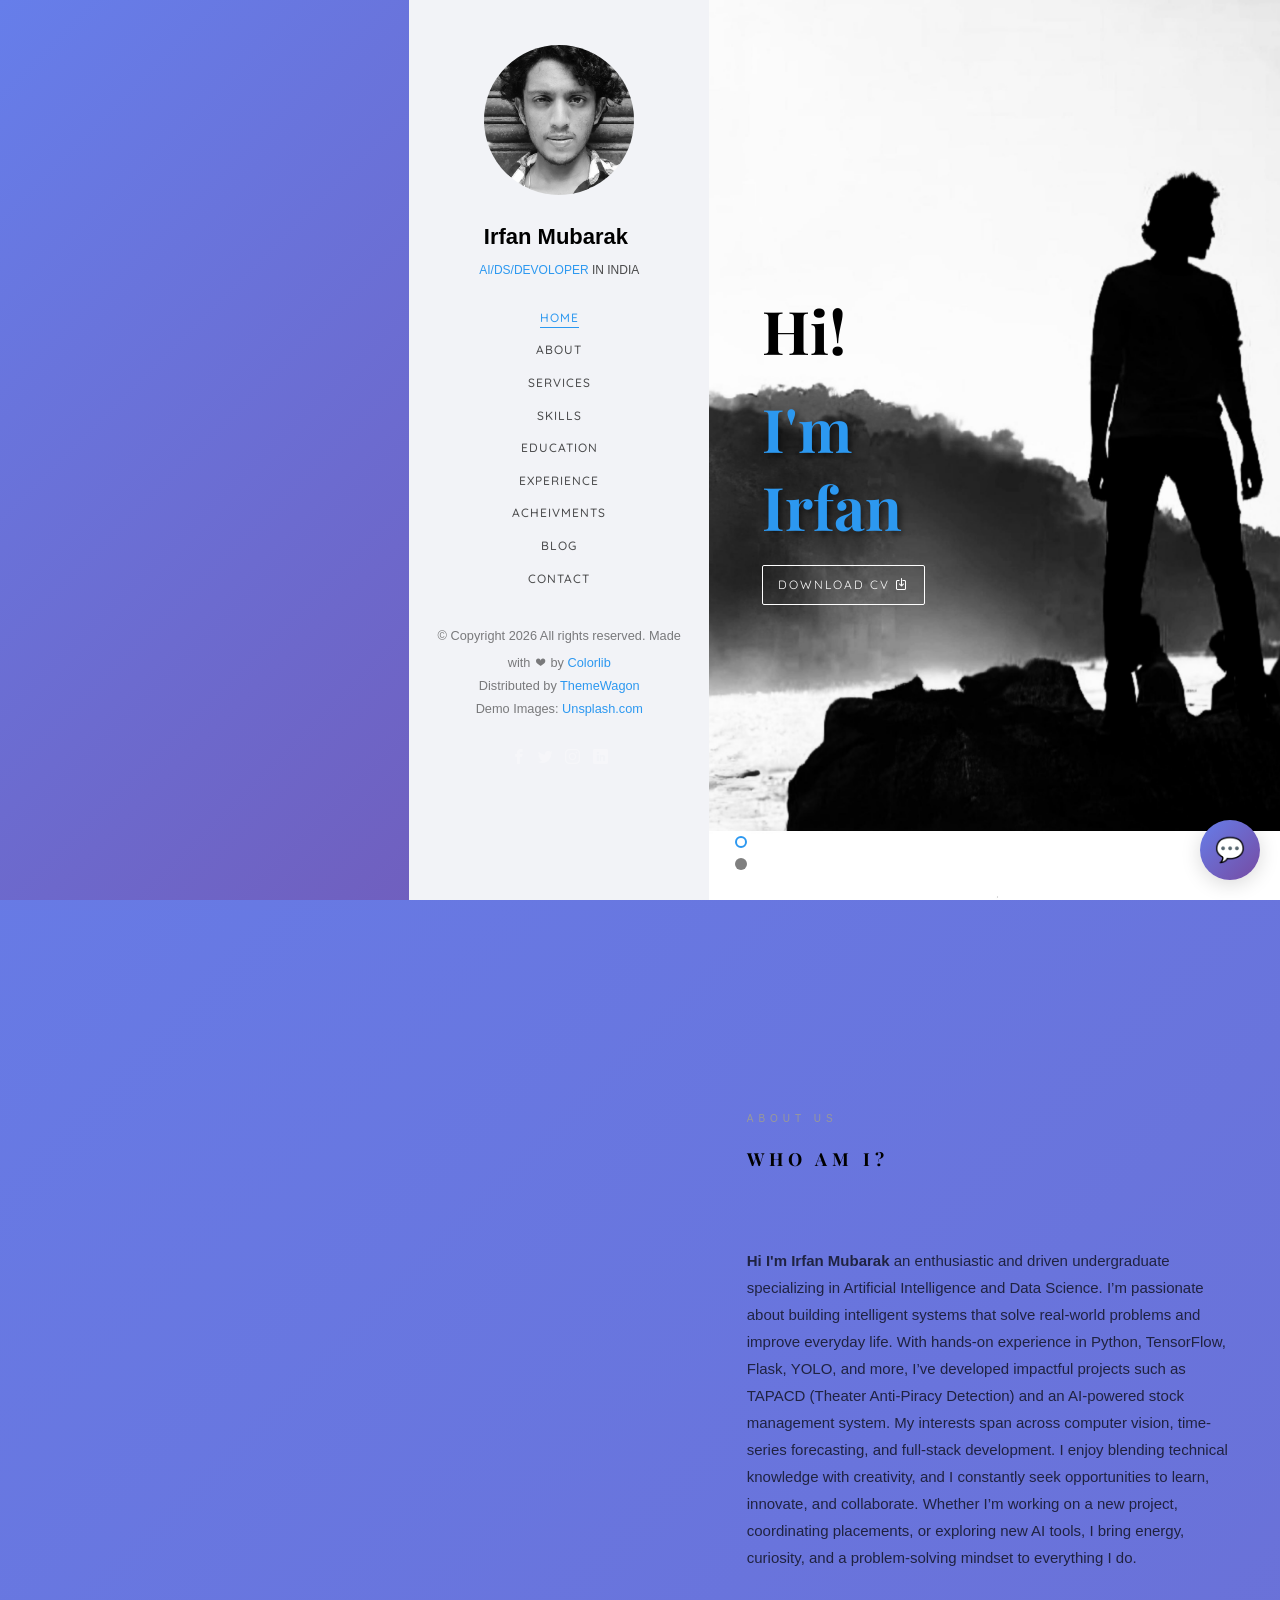
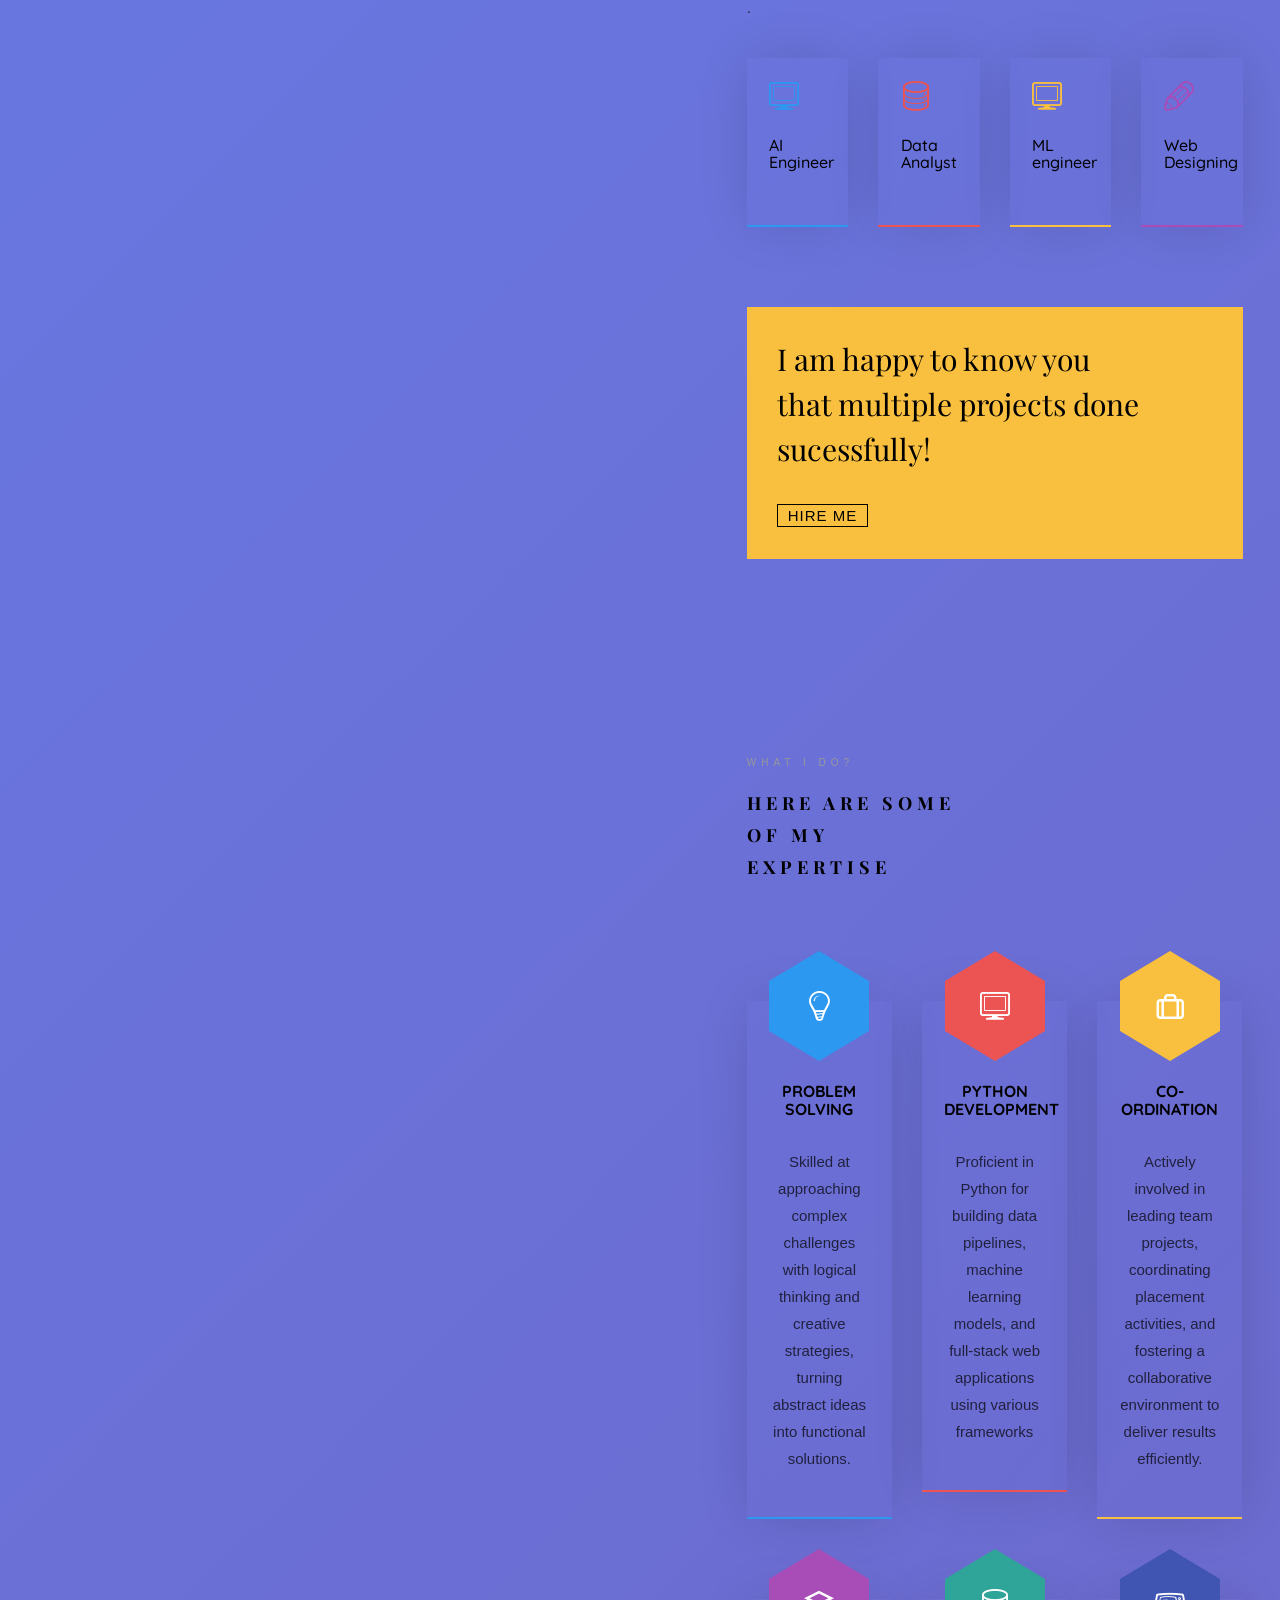
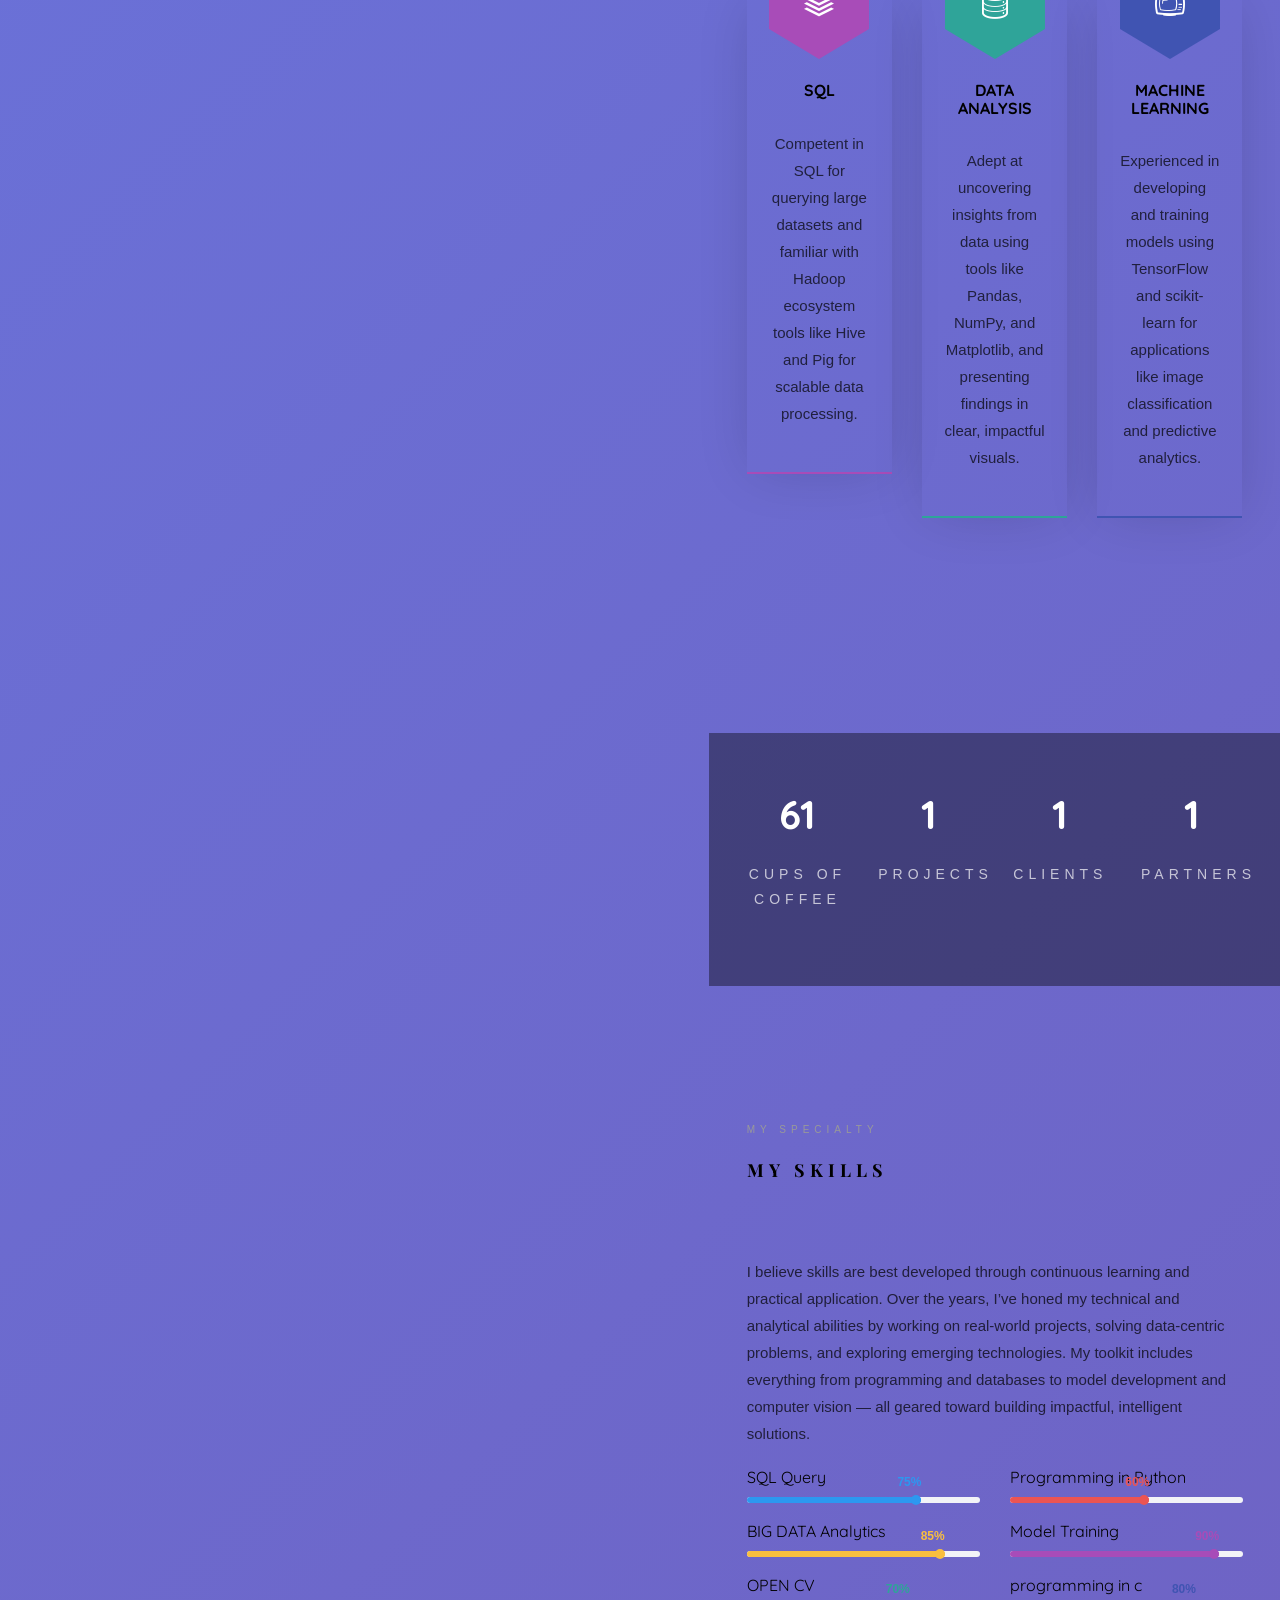
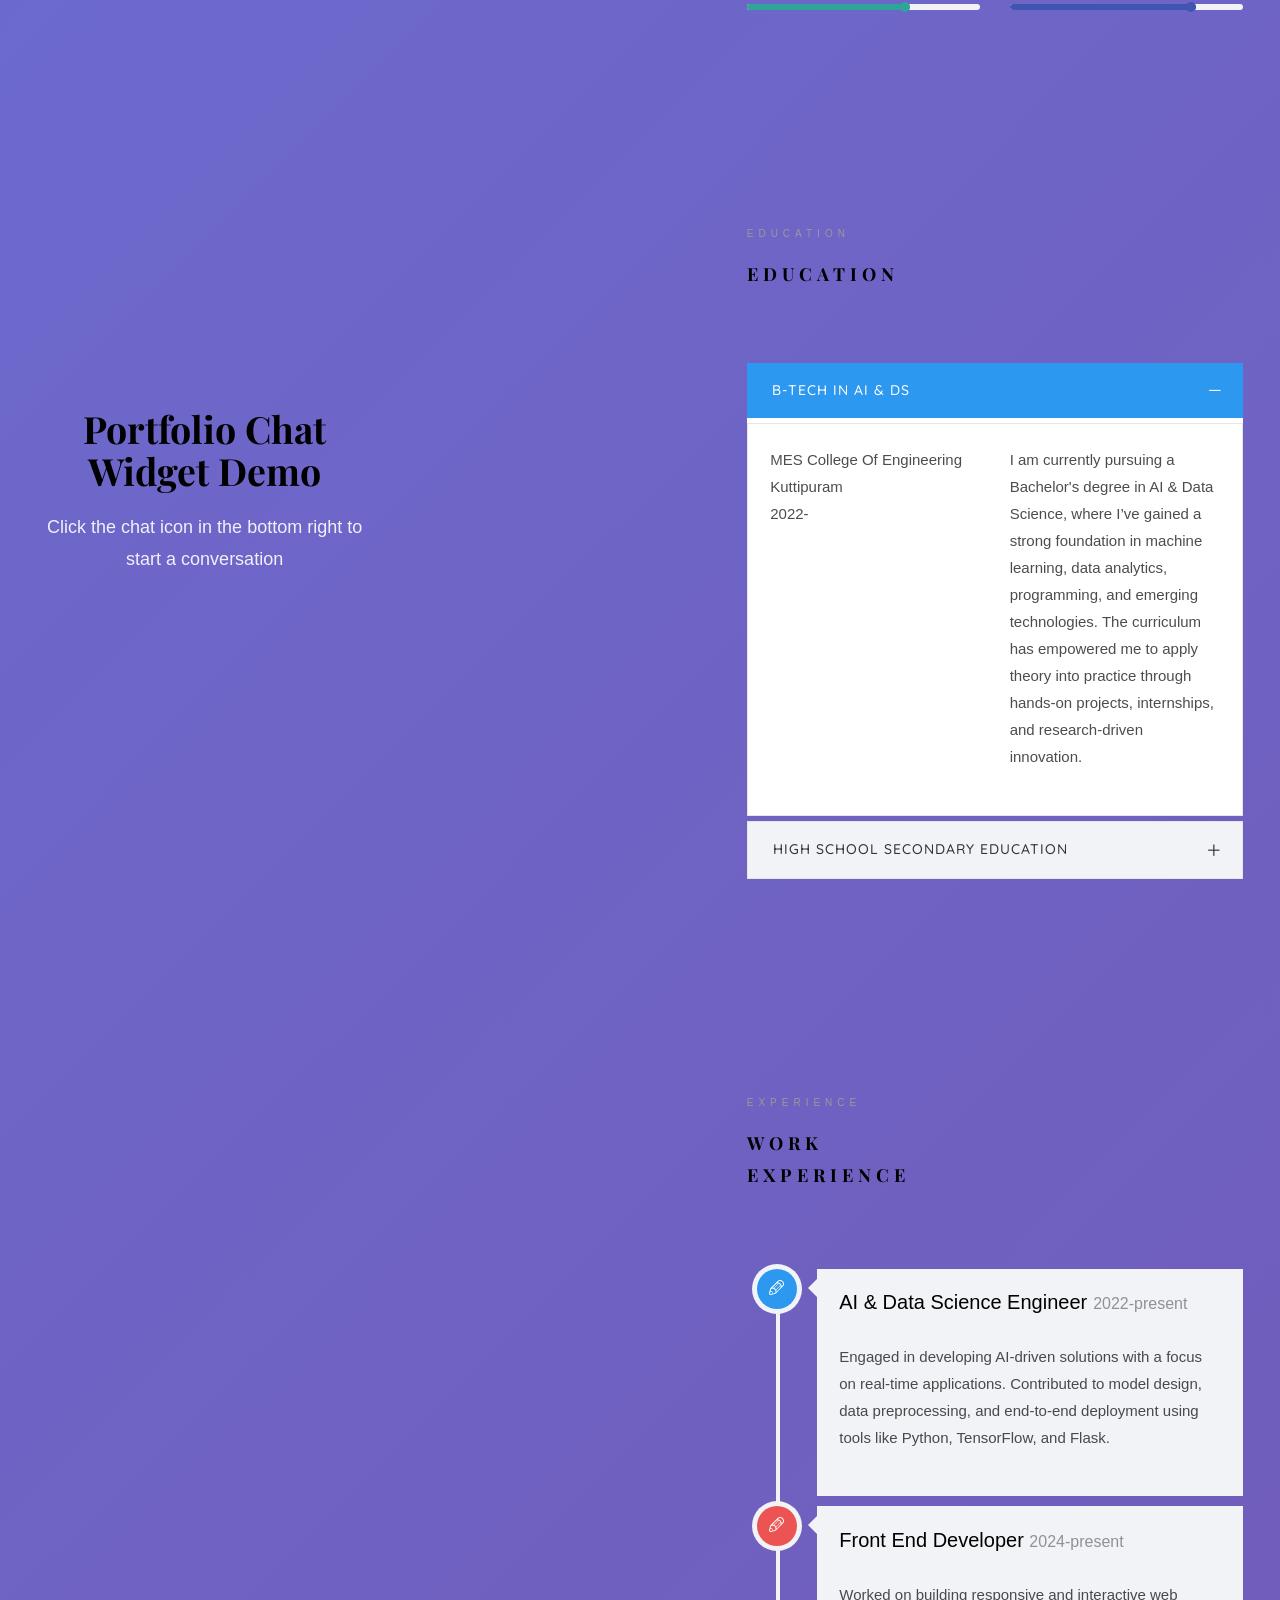
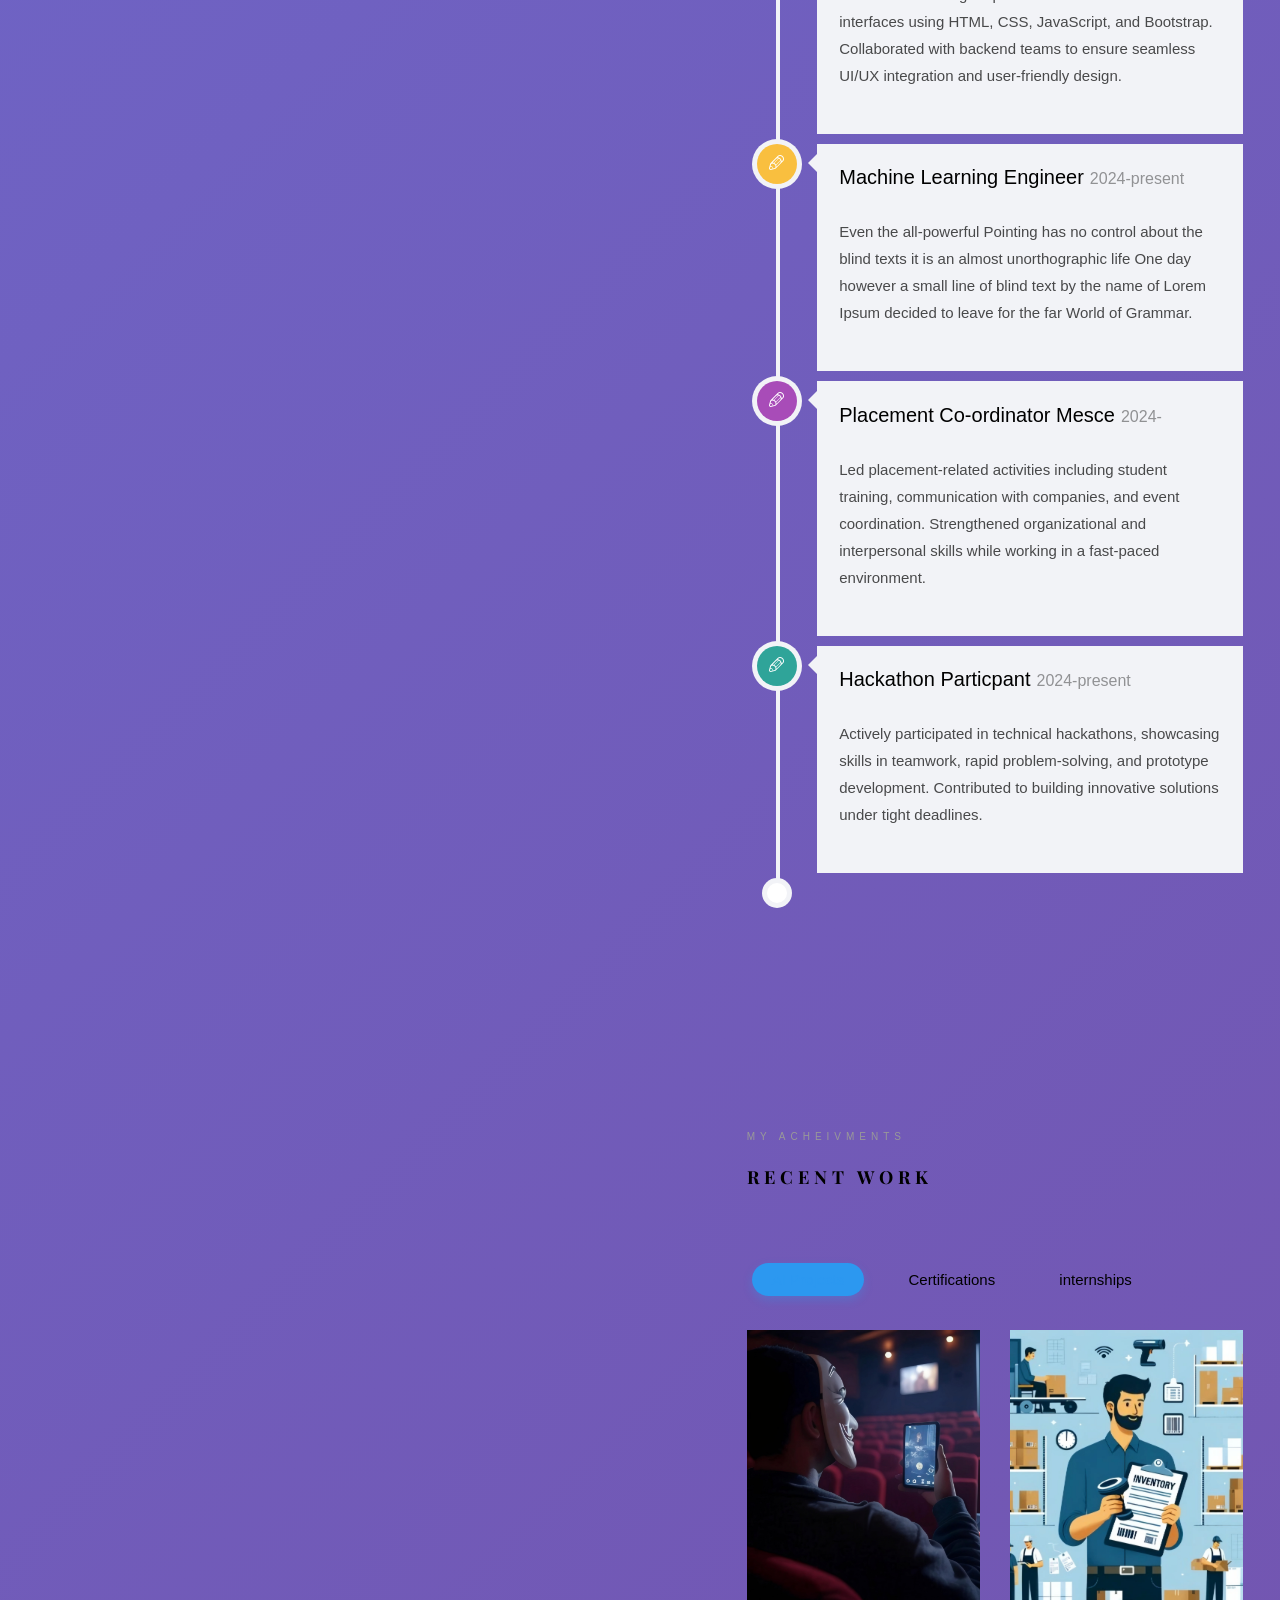
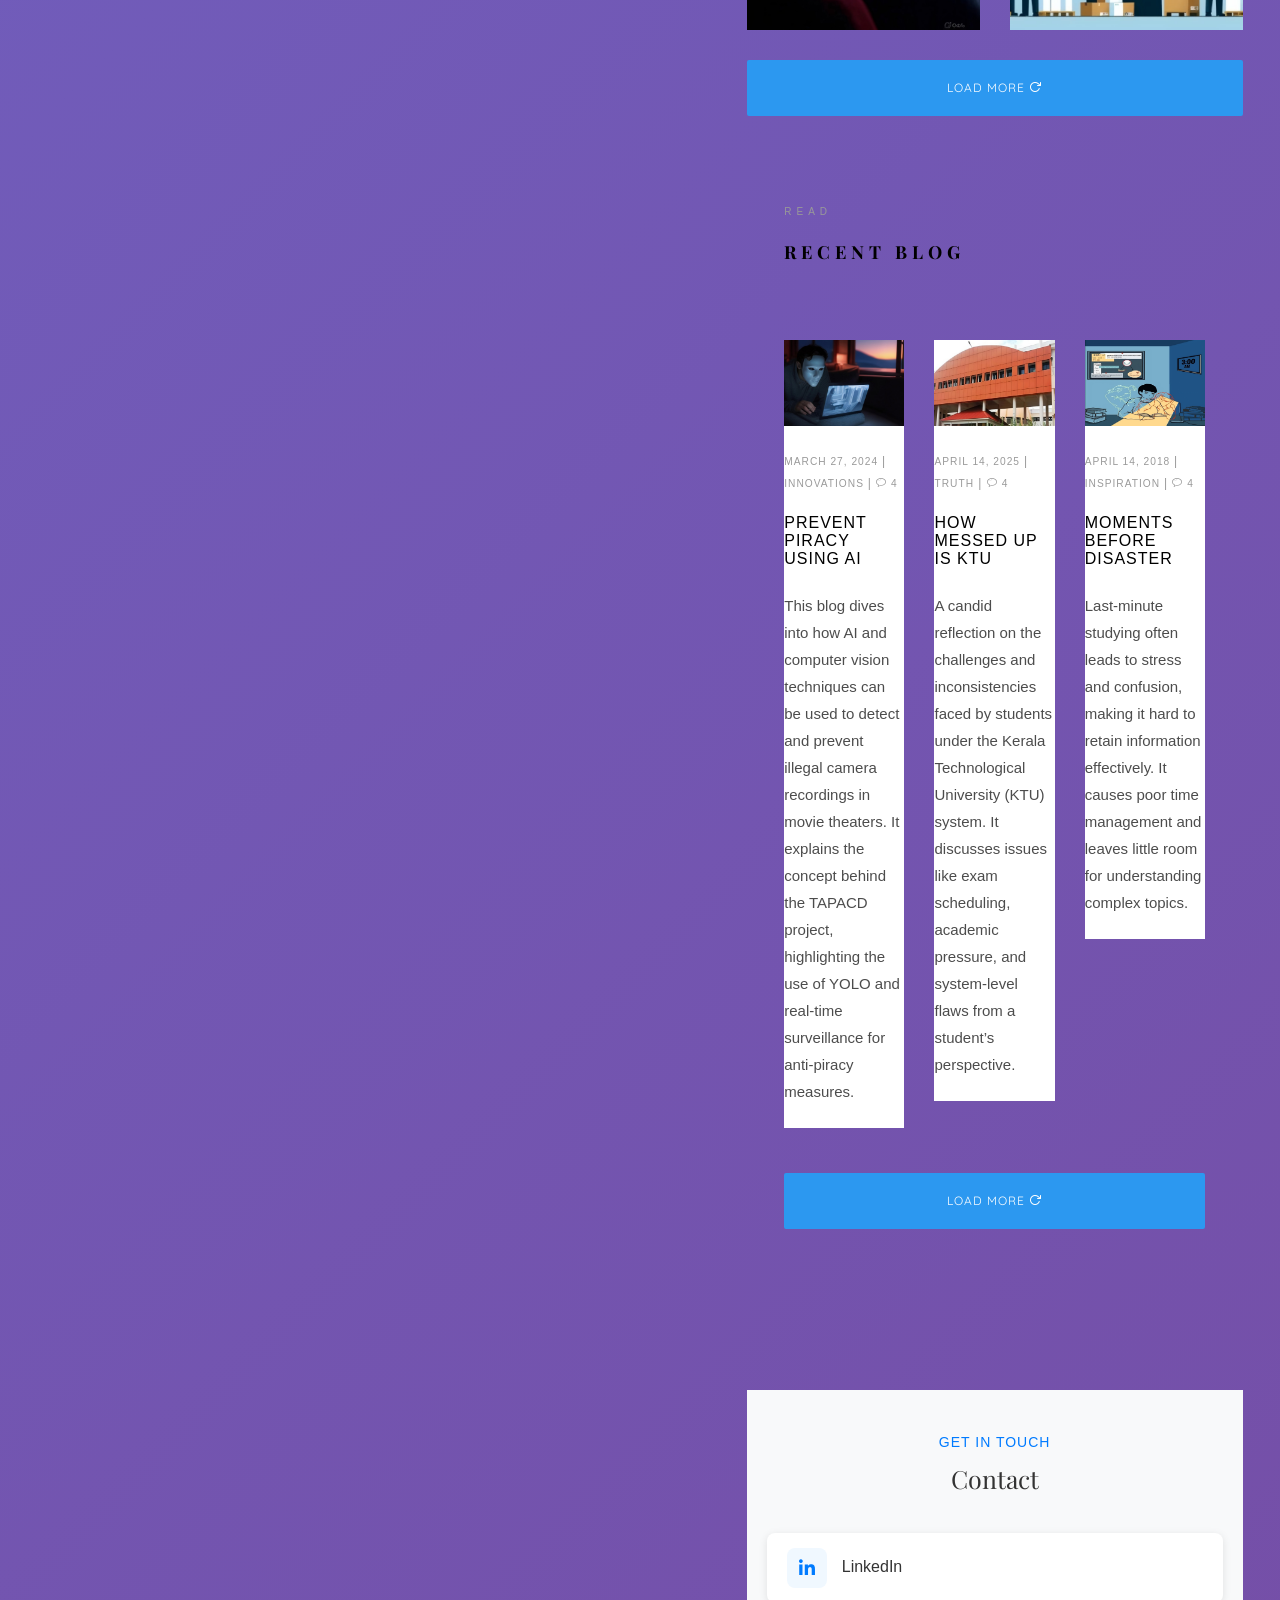
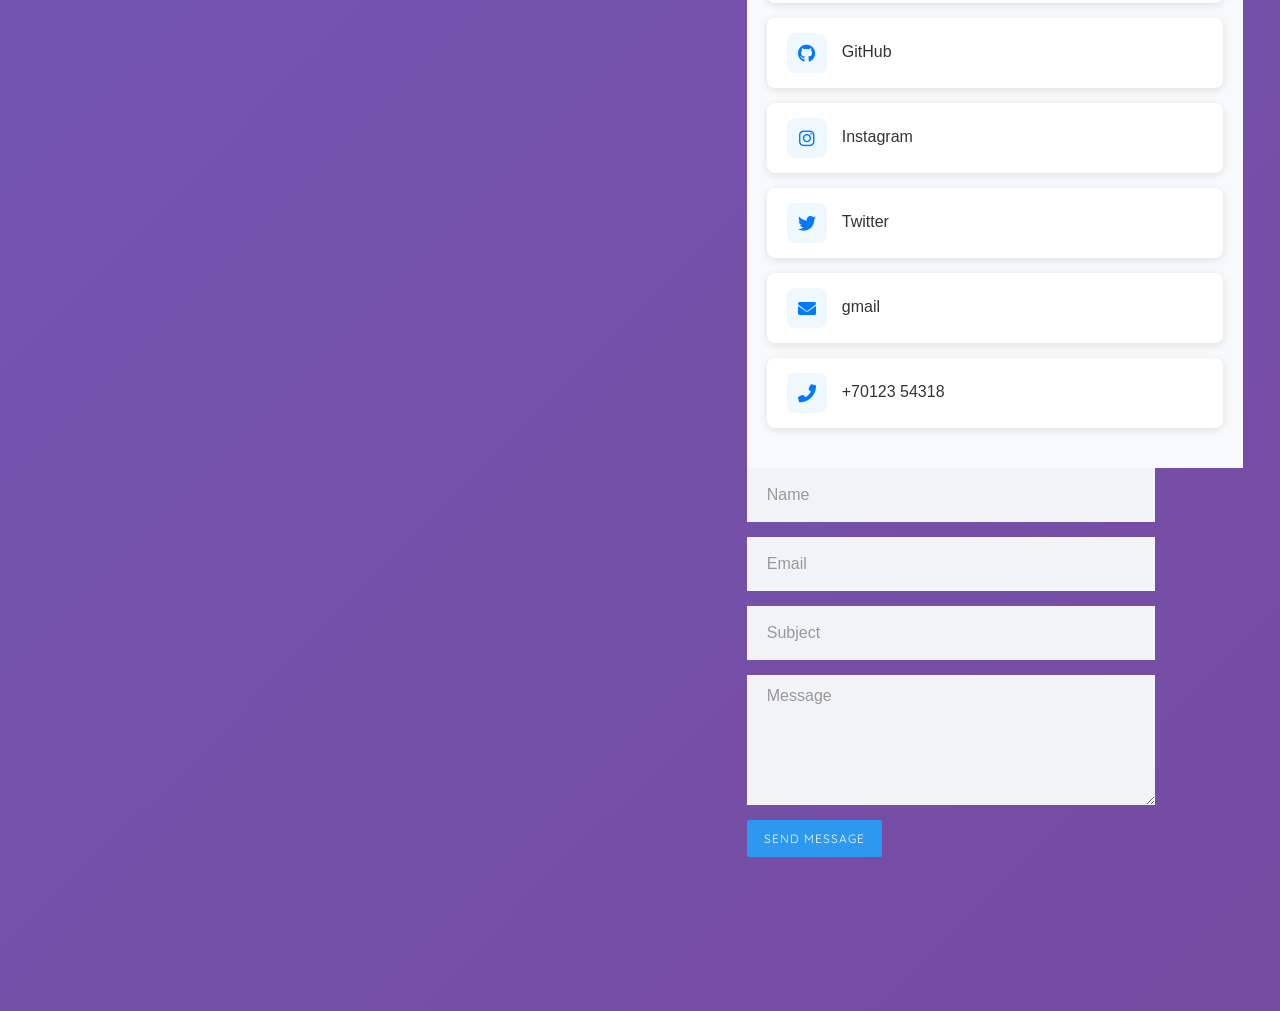
==== index.html @ d28650b2 "Update index.html" ====
<!DOCTYPE HTML>
<head>
    <meta charset="utf-8">
    <meta http-equiv="X-UA-Compatible" content="IE=edge">
    <title>Irfan Mubarak Portfolio</title>
    
    <meta name="viewport" content="width=device-width, initial-scale=1">
    <meta name="description" content="" />
    <meta name="keywords" content="" />
    <meta name="author" content="" />
    <!-- Facebook and Twitter integration -->
    <meta property="og:title" content=""/>
    <meta property="og:image" content=""/>
    <meta property="og:url" content=""/>
    <meta property="og:site_name" content=""/>
    <meta property="og:description" content=""/>
    <meta name="twitter:title" content="" />
    <meta name="twitter:image" content="" />
    <meta name="twitter:url" content="" />
    <meta name="twitter:card" content="" />
    <!-- Place favicon.ico and apple-touch-icon.png in the root directory -->
    <link rel="shortcut icon" href="favicon.ico">
    <link href="https://fonts.googleapis.com/css?family=Quicksand:300,400,500,700" rel="stylesheet">
    <link href="https://fonts.googleapis.com/css?family=Playfair+Display:400,400i,700" rel="stylesheet">
    
    <!-- Animate.css -->
    <link rel="stylesheet" href="fonts/icomoon/style.css">
    <link rel="stylesheet" href="css/animate.css">
    <!-- Icomoon Icon Fonts-->
    <link rel="stylesheet" href="css/icomoon.css">
    <!-- Bootstrap  -->
    <link rel="stylesheet" href="css/bootstrap.css">
    <!-- Flexslider  -->
    <link rel="stylesheet" href="css/flexslider.css">
    <!-- Flaticons  -->
    <link rel="stylesheet" href="fonts/flaticon/font/flaticon.css">
    <!-- Owl Carousel -->
    <link rel="stylesheet" href="css/owl.carousel.min.css">
    <link rel="stylesheet" href="css/owl.theme.default.min.css">
    <!-- Theme style  -->
    <link rel="stylesheet" href="css/style.css">
    
    <!-- N8N Chat Widget CSS -->
    <!DOCTYPE html>
<html lang="en">
<head>
    <meta charset="UTF-8">
    <meta name="viewport" content="width=device-width, initial-scale=1.0">
    <title>Portfolio Chat Widget</title>
    <style>
        * {
            margin: 0;
            padding: 0;
            box-sizing: border-box;
        }

        body {
            font-family: -apple-system, BlinkMacSystemFont, 'Segoe UI', Roboto, sans-serif;
            background: linear-gradient(135deg, #667eea 0%, #764ba2 100%);
            min-height: 100vh;
            display: flex;
            align-items: center;
            justify-content: center;
        }

        .chat-widget {
            position: fixed;
            bottom: 20px;
            right: 20px;
            z-index: 1000;
        }

        .chat-toggle {
            width: 60px;
            height: 60px;
            border-radius: 50%;
            background: linear-gradient(135deg, #667eea 0%, #764ba2 100%);
            border: none;
            cursor: pointer;
            display: flex;
            align-items: center;
            justify-content: center;
            box-shadow: 0 4px 20px rgba(0, 0, 0, 0.15);
            transition: all 0.3s ease;
            position: relative;
            overflow: hidden;
        }

        .chat-toggle:hover {
            transform: scale(1.1);
            box-shadow: 0 6px 25px rgba(0, 0, 0, 0.2);
        }

        .chat-toggle::before {
            content: '';
            position: absolute;
            top: 0;
            left: 0;
            right: 0;
            bottom: 0;
            background: linear-gradient(45deg, transparent, rgba(255,255,255,0.1), transparent);
            transform: translateX(-100%);
            transition: transform 0.6s;
        }

        .chat-toggle:hover::before {
            transform: translateX(100%);
        }

        .chat-icon {
            color: white;
            font-size: 24px;
            transition: all 0.3s ease;
        }

        .chat-window {
            position: absolute;
            bottom: 80px;
            right: 0;
            width: 380px;
            height: 500px;
            background: white;
            border-radius: 20px;
            box-shadow: 0 20px 60px rgba(0, 0, 0, 0.2);
            transform: translateY(20px) scale(0.9);
            opacity: 0;
            visibility: hidden;
            transition: all 0.3s cubic-bezier(0.68, -0.55, 0.265, 1.55);
            display: flex;
            flex-direction: column;
            overflow: hidden;
        }

        .chat-window.active {
            transform: translateY(0) scale(1);
            opacity: 1;
            visibility: visible;
        }

        .chat-header {
            background: linear-gradient(135deg, #667eea 0%, #764ba2 100%);
            color: white;
            padding: 20px;
            display: flex;
            align-items: center;
            justify-content: space-between;
        }

        .chat-header h3 {
            font-size: 18px;
            font-weight: 600;
        }

        .chat-header .status {
            font-size: 12px;
            opacity: 0.8;
            display: flex;
            align-items: center;
            gap: 6px;
        }

        .status-dot {
            width: 8px;
            height: 8px;
            border-radius: 50%;
            background: #4ade80;
            animation: pulse 2s infinite;
        }

        @keyframes pulse {
            0%, 100% { opacity: 1; }
            50% { opacity: 0.5; }
        }

        .chat-messages {
            flex: 1;
            padding: 20px;
            overflow-y: auto;
            background: #f8fafc;
        }

        .message {
            margin-bottom: 15px;
            animation: slideIn 0.3s ease;
        }

        @keyframes slideIn {
            from {
                opacity: 0;
                transform: translateY(10px);
            }
            to {
                opacity: 1;
                transform: translateY(0);
            }
        }

        .message.user {
            text-align: right;
        }

        .message.bot {
            text-align: left;
        }

        .message-content {
            display: inline-block;
            max-width: 80%;
            padding: 12px 16px;
            border-radius: 18px;
            font-size: 14px;
            line-height: 1.4;
            word-wrap: break-word;
        }

        .message.user .message-content {
            background: linear-gradient(135deg, #667eea 0%, #764ba2 100%);
            color: white;
        }

        .message.bot .message-content {
            background: white;
            color: #374151;
            border: 1px solid #e5e7eb;
        }

        .chat-input-container {
            padding: 20px;
            background: white;
            border-top: 1px solid #e5e7eb;
        }

        .chat-input-wrapper {
            display: flex;
            gap: 10px;
            align-items: center;
        }

        .chat-input {
            flex: 1;
            padding: 12px 16px;
            border: 2px solid #e5e7eb;
            border-radius: 25px;
            font-size: 14px;
            outline: none;
            transition: all 0.3s ease;
        }

        .chat-input:focus {
            border-color: #667eea;
            box-shadow: 0 0 0 3px rgba(102, 126, 234, 0.1);
        }

        .send-button {
            width: 40px;
            height: 40px;
            border: none;
            border-radius: 50%;
            background: linear-gradient(135deg, #667eea 0%, #764ba2 100%);
            color: white;
            cursor: pointer;
            display: flex;
            align-items: center;
            justify-content: center;
            transition: all 0.3s ease;
        }

        .send-button:hover {
            transform: scale(1.1);
        }

        .send-button:disabled {
            opacity: 0.5;
            cursor: not-allowed;
            transform: none;
        }

        .typing-indicator {
            display: flex;
            align-items: center;
            gap: 8px;
            color: #6b7280;
            font-size: 12px;
            margin-bottom: 10px;
        }

        .typing-dots {
            display: flex;
            gap: 4px;
        }

        .typing-dots span {
            width: 6px;
            height: 6px;
            border-radius: 50%;
            background: #6b7280;
            animation: typing 1.4s infinite;
        }

        .typing-dots span:nth-child(2) {
            animation-delay: 0.2s;
        }

        .typing-dots span:nth-child(3) {
            animation-delay: 0.4s;
        }

        @keyframes typing {
            0%, 60%, 100% {
                transform: translateY(0);
            }
            30% {
                transform: translateY(-10px);
            }
        }

        .welcome-message {
            text-align: center;
            color: #6b7280;
            font-size: 14px;
            margin-bottom: 20px;
        }

        /* Mobile Responsive */
        @media (max-width: 768px) {
            .chat-widget {
                bottom: 10px;
                right: 10px;
            }
            
            .chat-window {
                width: calc(100vw - 20px);
                height: 70vh;
                bottom: 70px;
                right: -10px;
            }
        }

        /* Demo background for presentation */
        .demo-background {
            position: fixed;
            top: 0;
            left: 0;
            width: 100%;
            height: 100%;
            background: linear-gradient(135deg, #667eea 0%, #764ba2 100%);
            z-index: -1;
        }

        .demo-content {
            text-align: center;
            color: white;
            padding: 40px;
        }

        .demo-content h1 {
            font-size: 2.5em;
            margin-bottom: 20px;
            font-weight: 700;
        }

        .demo-content p {
            font-size: 1.2em;
            opacity: 0.9;
        }
    </style>
</head>
<body>
    <div class="demo-background"></div>
    
    <div class="demo-content">
        <h1>Portfolio Chat Widget Demo</h1>
        <p>Click the chat icon in the bottom right to start a conversation</p>
    </div>

    <div class="chat-widget">
        <button class="chat-toggle" id="chatToggle">
            <span class="chat-icon">💬</span>
        </button>
        
        <div class="chat-window" id="chatWindow">
            <div class="chat-header">
                <div>
                    <h3>ILMORA Assistant</h3>
                    <div class="status">
                        <span class="status-dot"></span>
                        Online
                    </div>
                </div>
            </div>
            
            <div class="chat-messages" id="chatMessages">
                <div class="welcome-message">
                    👋 Welcome! I'm here to help you learn about ILMORA's services and approach.
                </div>
            </div>
            
            <div class="chat-input-container">
                <div class="chat-input-wrapper">
                    <input type="text" class="chat-input" id="chatInput" placeholder="Type your message..." />
                    <button class="send-button" id="sendButton">
                        <span>➤</span>
                    </button>
                </div>
            </div>
        </div>
    </div>

    <script>
        class ChatWidget {
            constructor() {
                this.chatToggle = document.getElementById('chatToggle');
                this.chatWindow = document.getElementById('chatWindow');
                this.chatMessages = document.getElementById('chatMessages');
                this.chatInput = document.getElementById('chatInput');
                this.sendButton = document.getElementById('sendButton');
                this.sessionId = this.generateSessionId();
                
                // Replace with your actual n8n webhook URL
                this.webhookUrl = 'YOUR_N8N_WEBHOOK_URL_HERE';
                
                this.isOpen = false;
                this.isTyping = false;
                
                this.init();
            }
            
            init() {
                this.chatToggle.addEventListener('click', () => this.toggleChat());
                this.sendButton.addEventListener('click', () => this.sendMessage());
                this.chatInput.addEventListener('keypress', (e) => {
                    if (e.key === 'Enter') {
                        this.sendMessage();
                    }
                });
                
                // Add initial bot message
                this.addMessage('bot', 'Hello! I\'m the ILMORA AI Assistant. How can I help you today?');
            }
            
            generateSessionId() {
                return 'session-' + Date.now() + '-' + Math.random().toString(36).substr(2, 9);
            }
            
            toggleChat() {
                this.isOpen = !this.isOpen;
                this.chatWindow.classList.toggle('active', this.isOpen);
                this.chatToggle.querySelector('.chat-icon').textContent = this.isOpen ? '✕' : '💬';
                
                if (this.isOpen) {
                    this.chatInput.focus();
                }
            }
            
            async sendMessage() {
                const message = this.chatInput.value.trim();
                if (!message || this.isTyping) return;
                
                this.addMessage('user', message);
                this.chatInput.value = '';
                this.showTypingIndicator();
                
                try {
                    const response = await this.sendToN8N(message);
                    this.hideTypingIndicator();
                    this.addMessage('bot', response);
                } catch (error) {
                    this.hideTypingIndicator();
                    this.addMessage('bot', 'Sorry, I\'m having trouble connecting right now. Please try again later.');
                    console.error('Chat error:', error);
                }
            }
            
            async sendToN8N(message) {
                // This is a mock response since we don't have the actual webhook URL
                // Replace this with actual API call to your n8n webhook
                
                if (this.webhookUrl === 'YOUR_N8N_WEBHOOK_URL_HERE') {
                    // Mock response for demo
                    await this.delay(1000); // Simulate API delay
                    return this.getMockResponse(message);
                }
                
                const response = await fetch(this.webhookUrl, {
                    method: 'POST',
                    headers: {
                        'Content-Type': 'application/json',
                    },
                    body: JSON.stringify({
                        chatInput: message,
                        sessionId: this.sessionId
                    })
                });
                
                if (!response.ok) {
                    throw new Error('Network response was not ok');
                }
                
                const data = await response.json();
                return data.output || data.text || 'I received your message but couldn\'t process it properly.';
            }
            
            getMockResponse(message) {
                const responses = [
                    "Thank you for your question about ILMORA! I'd be happy to help you understand our services better.",
                    "ILMORA specializes in innovative AI solutions. What specific aspect would you like to know more about?",
                    "I can help you learn about ILMORA's dual-wing approach and technical capabilities. What interests you most?",
                    "That's a great question! ILMORA focuses on providing comprehensive AI solutions tailored to client needs.",
                    "I don't have that specific information in my knowledge base. For detailed information, I recommend reaching out to our team directly."
                ];
                
                return responses[Math.floor(Math.random() * responses.length)];
            }
            
            delay(ms) {
                return new Promise(resolve => setTimeout(resolve, ms));
            }
            
            addMessage(sender, text) {
                const messageDiv = document.createElement('div');
                messageDiv.className = `message ${sender}`;
                
                const contentDiv = document.createElement('div');
                contentDiv.className = 'message-content';
                contentDiv.textContent = text;
                
                messageDiv.appendChild(contentDiv);
                this.chatMessages.appendChild(messageDiv);
                
                this.scrollToBottom();
            }
            
            showTypingIndicator() {
                this.isTyping = true;
                this.sendButton.disabled = true;
                
                const typingDiv = document.createElement('div');
                typingDiv.className = 'typing-indicator';
                typingDiv.id = 'typingIndicator';
                typingDiv.innerHTML = `
                    <span>ILMORA Assistant is typing</span>
                    <div class="typing-dots">
                        <span></span>
                        <span></span>
                        <span></span>
                    </div>
                `;
                
                this.chatMessages.appendChild(typingDiv);
                this.scrollToBottom();
            }
            
            hideTypingIndicator() {
                this.isTyping = false;
                this.sendButton.disabled = false;
                
                const typingIndicator = document.getElementById('typingIndicator');
                if (typingIndicator) {
                    typingIndicator.remove();
                }
            }
            
            scrollToBottom() {
                this.chatMessages.scrollTop = this.chatMessages.scrollHeight;
            }
        }
        
        // Initialize chat widget when page loads
        document.addEventListener('DOMContentLoaded', () => {
            new ChatWidget();
        });
    </script>
</body>
</html>
</head>
	<body>
	<div id="colorlib-page">
		<div class="container-wrap">
		<a href="#" class="js-colorlib-nav-toggle colorlib-nav-toggle" data-toggle="collapse" data-target="#navbar" aria-expanded="false" aria-controls="navbar"><i></i></a>
		<aside id="colorlib-aside" role="complementary" class="border js-fullheight">
			<div class="text-center">
				<div class="author-img" style="background-image: url(images/about.jpg);"></div>
				<h1 id="colorlib-logo"><a href="index.html">Irfan Mubarak</a></h1>
				<span class="position"><a href="#">AI/DS/Devoloper</a> in India</span>
			</div>
			<nav id="colorlib-main-menu" role="navigation" class="navbar">
				<div id="navbar" class="collapse">
					<ul>
						<li class="active"><a href="#" data-nav-section="home">Home</a></li>
						<li><a href="#" data-nav-section="about">About</a></li>
						<li><a href="#" data-nav-section="services">Services</a></li>
						<li><a href="#" data-nav-section="skills">Skills</a></li>
						<li><a href="#" data-nav-section="education">Education</a></li>
						<li><a href="#" data-nav-section="experience">Experience</a></li>
						<li><a href="#" data-nav-section="work">Acheivments</a></li>
						<li><a href="#" data-nav-section="blog">Blog</a></li>
						<li><a href="#" data-nav-section="contact">Contact</a></li>
					</ul>
				</div>
			</nav>

			<div class="colorlib-footer">
				<p><small>&copy; <!-- Link back to Colorlib can't be removed. Template is licensed under CC BY 3.0. -->
Copyright <script>document.write(new Date().getFullYear());</script> All rights reserved. Made with <i class="icon-heart" aria-hidden="true"></i> by <a href="https://colorlib.com" target="_blank">Colorlib</a>
<!-- Link back to Colorlib can't be removed. Template is licensed under CC BY 3.0. --> </span> <span>Distributed by <a href="https://themewagon.com" target="_blank">ThemeWagon</a></span> <span>Demo Images: <a href="https://unsplash.com/" target="_blank">Unsplash.com</a></span></small></p>
				<ul>
					<li><a href="#"><i class="icon-facebook2"></i></a></li>
					<li><a href="#"><i class="icon-twitter2"></i></a></li>
					<li><a href="#"><i class="icon-instagram"></i></a></li>
					<li><a href="#"><i class="icon-linkedin2"></i></a></li>
				</ul>
			</div>

		</aside>

		<div id="colorlib-main">
			<section id="colorlib-hero" class="js-fullheight" data-section="home">
				<div class="flexslider js-fullheight">
					<ul class="slides">
				   	<li style="background-image: url(images/img_bg_1.jpg);">
				   		<div class="overlay"></div>
				   		<div class="container-fluid">
				   			<div class="row">
					   			<div class="col-md-6 col-md-offset-3 col-md-pull-3 col-sm-12 col-xs-12 js-fullheight slider-text">
					   				<div class="slider-text-inner js-fullheight">
					   					<div class="desc">
						   					<h1>Hi! </h1>
											<h1 style="color: #2c98f0; text-shadow: 3px 3px 6px rgba(0, 0, 0, 0.5);">I'm Irfan</h1>
												<a href="Downloads/your-cv-filename.pdf" class="btn btn-primary btn-learn" style="background-color: white; border-color: white; color: white" download="Irfan_CV.pdf">
    Download CV <i class="icon-download4"></i>
</a>


											</div>
					   				</div>
					   			</div>
					   		</div>
				   		</div>
				   	</li>
				   	<li style="background-image: url(images/img_bg_2.jpg);">
				   		<div class="overlay"></div>
				   		<div class="container-fluid">
				   			<div class="row">
					   			<div class="col-md-6 col-md-offset-3 col-md-pull-3 col-sm-12 col-xs-12 js-fullheight slider-text">
					   				<div class="slider-text-inner">
					   					<div class="desc">
						   					<h1 style="color: #2c98f0; text-shadow: 2px 2px 4px rgba(0, 0, 0, 0.5);">I Am<br>A Developer</h1>
											<p><a class="btn btn-primary btn-learn" style="background-color: #2c98f0; border-color: #2c98f0; color: #2c98f0;">View Portfolio <i class="icon-briefcase3"></i></a></p>
											</div>
					   				</div>
					   			</div>
					   		</div>
				   		</div>
				   	</li>
				  	</ul>
			  	</div>
			</section>

			<section class="colorlib-about" data-section="about">
				<div class="colorlib-narrow-content">
					<div class="row">
						<div class="col-md-12">
							<div class="row row-bottom-padded-sm animate-box" data-animate-effect="fadeInLeft">
								<div class="col-md-12">
									<div class="about-desc">
										<span class="heading-meta">About Us</span>
										<h2 class="colorlib-heading">Who Am I?</h2>
										<p><strong>Hi I'm Irfan Mubarak</strong>  an enthusiastic and driven undergraduate specializing in Artificial Intelligence and Data Science. I’m passionate about building intelligent systems that solve real-world problems and improve everyday life.
														With hands-on experience in Python, TensorFlow, Flask, YOLO, and more, I’ve developed impactful projects such as TAPACD (Theater Anti-Piracy Detection) and an AI-powered stock management system. My interests span across computer vision, time-series forecasting, and full-stack development.
														I enjoy blending technical knowledge with creativity, and I constantly seek opportunities to learn, innovate, and collaborate. Whether I’m working on a new project, coordinating placements, or exploring new AI tools, I bring energy, curiosity, and a problem-solving mindset to everything I do.</p>
										<p> .</p>
									</div>
								</div>
							</div>
							<div class="row">
								<div class="col-md-3 animate-box" data-animate-effect="fadeInLeft">
									<div class="services color-1">
										<span class="icon2"><i class="icon-display2"></i></span>
										<h3>AI Engineer</h3>
									</div>
								</div>
								<div class="col-md-3 animate-box" data-animate-effect="fadeInRight">
									<div class="services color-2">
										<span class="icon2"><i class="icon-data"></i></span>
										<h3>Data Analyst</h3>
									</div>
								</div>
								<div class="col-md-3 animate-box" data-animate-effect="fadeInTop">
									<div class="services color-3">
										<span class="icon2"><i class="icon-display2"></i></span>
										<h3>ML engineer</h3>
									</div>
								</div>
								<div class="col-md-3 animate-box" data-animate-effect="fadeInBottom">
									<div class="services color-4">
										<span class="icon2"><i class="icon-pen2"></i></span>
										<h3>Web Designing</h3>
									</div>
								</div>
							</div>
							<div class="row">
								<div class="col-md-12 animate-box" data-animate-effect="fadeInLeft">
									<div class="hire">
										<h2>I am happy to know you <br>that multiple projects done sucessfully!</h2>
										<a href="https://www.linkedin.com/in/irfan-mubarak-k/" class="btn-hire" target="_blank">Hire me</a>

									</div>
								</div>
							</div>
						</div>
					</div>
				</div>
			</section>


			
			<section class="colorlib-services" data-section="services">
				<div class="colorlib-narrow-content">
					<div class="row">
						<div class="col-md-6 col-md-offset-3 col-md-pull-3 animate-box" data-animate-effect="fadeInLeft">
							<span class="heading-meta">What I do?</span>
							<h2 class="colorlib-heading">Here are some of my expertise</h2>
						</div>
					</div>
					<div class="row row-pt-md">
						<div class="col-md-4 text-center animate-box">
							<div class="services color-1">
								<span class="icon">
									<i class="icon-bulb"></i>
								</span>
								<div class="desc">
									<h3>Problem Solving</h3>
									<p>Skilled at approaching complex challenges with logical thinking and creative strategies, turning abstract ideas into functional solutions.</p>
								</div>
							</div>
						</div>
						<div class="col-md-4 text-center animate-box">
							<div class="services color-2">
								<span class="icon">
									<i class="icon-display2"></i>
								</span>
								<div class="desc">
									<h3>Python Development</h3>
									<p>Proficient in Python for building data pipelines, machine learning models, and full-stack web applications using various frameworks </p>
								</div>
							</div>
						</div>
						<div class="col-md-4 text-center animate-box">
							<div class="services color-3">
								<span class="icon">
									<i class="icon-briefcase3"></i>
								</span>
								<div class="desc">
									<h3>Co-ordination</h3>
									<p>Actively involved in leading team projects, coordinating placement activities, and fostering a collaborative environment to deliver results efficiently.</p>
								</div>
							</div>
						</div>
						<div class="col-md-4 text-center animate-box">
							<div class="services color-4">
								<span class="icon">
									<i class="icon-layers2"></i>
								</span>
								<div class="desc">
									<h3>SQL</h3>
									<p>Competent in SQL for querying large datasets and familiar with Hadoop ecosystem tools like Hive and Pig for scalable data processing.</p>
								</div>
							</div>
						</div>
						<div class="col-md-4 text-center animate-box">
							<div class="services color-5">
								<span class="icon">
									<i class="icon-data"></i>
								</span>
								<div class="desc">
									<h3>Data Analysis</h3>
									<p>Adept at uncovering insights from data using tools like Pandas, NumPy, and Matplotlib, and presenting findings in clear, impactful visuals.</p>
								</div>
							</div>
						</div>
						<div class="col-md-4 text-center animate-box">
							<div class="services color-6">
								<span class="icon">
									<i class="icon-probot"></i>
								</span>
								<div class="desc">
									<h3>Machine Learning</h3>
									<p>Experienced in developing and training models using TensorFlow and scikit-learn for applications like image classification and predictive analytics.</p>
								</div>
							</div>
						</div>
					</div>
				</div>
			</section>
			
			<div id="colorlib-counter" class="colorlib-counters" style="background-image: url(images/cover_bg_1.jpg);" data-stellar-background-ratio="0.5">
				<div class="overlay"></div>
				<div class="colorlib-narrow-content">
					<div class="row">
					</div>
					<div class="row">
						<div class="col-md-3 text-center animate-box">
							<span class="colorlib-counter js-counter" data-from="0" data-to="253" data-speed="5000" data-refresh-interval="50"></span>
							<span class="colorlib-counter-label">Cups of coffee</span>
						</div>
						<div class="col-md-3 text-center animate-box">
							<span class="colorlib-counter js-counter" data-from="0" data-to="3" data-speed="5000" data-refresh-interval="50"></span>
							<span class="colorlib-counter-label">Projects</span>
						</div>
						<div class="col-md-3 text-center animate-box">
							<span class="colorlib-counter js-counter" data-from="0" data-to="3" data-speed="5000" data-refresh-interval="50"></span>
							<span class="colorlib-counter-label">Clients</span>
						</div>
						<div class="col-md-3 text-center animate-box">
							<span class="colorlib-counter js-counter" data-from="0" data-to="5" data-speed="5000" data-refresh-interval="50"></span>
							<span class="colorlib-counter-label">Partners</span>
						</div>
					</div>
				</div>
			</div>

			<section class="colorlib-skills" data-section="skills">
				<div class="colorlib-narrow-content">
					<div class="row">
						<div class="col-md-6 col-md-offset-3 col-md-pull-3 animate-box" data-animate-effect="fadeInLeft">
							<span class="heading-meta">My Specialty</span>
							<h2 class="colorlib-heading animate-box">My Skills</h2>
						</div>
					</div>
					<div class="row">
						<div class="col-md-12 animate-box" data-animate-effect="fadeInLeft">
							<p>I believe skills are best developed through continuous learning and practical application. Over the years, I’ve honed my technical and analytical abilities by working on real-world projects, solving data-centric problems, and exploring emerging technologies. My toolkit includes everything from programming and databases to model development and computer vision — all geared toward building impactful, intelligent solutions.</p>
						</div>
						<div class="col-md-6 animate-box" data-animate-effect="fadeInLeft">
							<div class="progress-wrap">
								<h3>SQL Query</h3>
								<div class="progress">
								 	<div class="progress-bar color-1" role="progressbar" aria-valuenow="75"
								  	aria-valuemin="0" aria-valuemax="100" style="width:75%">
								    <span>75%</span>
								  	</div>
								</div>
							</div>
						</div>
						<div class="col-md-6 animate-box" data-animate-effect="fadeInRight">
							<div class="progress-wrap">
								<h3>Programming in Python</h3>
								<div class="progress">
								 	<div class="progress-bar color-2" role="progressbar" aria-valuenow="60"
								  	aria-valuemin="0" aria-valuemax="100" style="width:60%">
								    <span>60%</span>
								  	</div>
								</div>
							</div>
						</div>
						<div class="col-md-6 animate-box" data-animate-effect="fadeInLeft">
							<div class="progress-wrap">
								<h3>BIG DATA Analytics</h3>
								<div class="progress">
								 	<div class="progress-bar color-3" role="progressbar" aria-valuenow="85"
								  	aria-valuemin="0" aria-valuemax="100" style="width:85%">
								    <span>85%</span>
								  	</div>
								</div>
							</div>
						</div>
						<div class="col-md-6 animate-box" data-animate-effect="fadeInRight">
							<div class="progress-wrap">
								<h3>Model Training</h3>
								<div class="progress">
								 	<div class="progress-bar color-4" role="progressbar" aria-valuenow="90"
								  	aria-valuemin="0" aria-valuemax="100" style="width:90%">
								    <span>90%</span>
								  	</div>
								</div>
							</div>
						</div>
						<div class="col-md-6 animate-box" data-animate-effect="fadeInLeft">
							<div class="progress-wrap">
								<h3>OPEN CV</h3>
								<div class="progress">
								 	<div class="progress-bar color-5" role="progressbar" aria-valuenow="70"
								  	aria-valuemin="0" aria-valuemax="100" style="width:70%">
								    <span>70%</span>
								  	</div>
								</div>
							</div>
						</div>
						<div class="col-md-6 animate-box" data-animate-effect="fadeInRight">
							<div class="progress-wrap">
								<h3>programming in c</h3>
								<div class="progress">
								 	<div class="progress-bar color-6" role="progressbar" aria-valuenow="80"
								  	aria-valuemin="0" aria-valuemax="100" style="width:80%">
								    <span>80%</span>
								  	</div>
								</div>
							</div>
						</div>
					</div>
				</div>
			</section>

			<section class="colorlib-education" data-section="education">
				<div class="colorlib-narrow-content">
					<div class="row">
						<div class="col-md-6 col-md-offset-3 col-md-pull-3 animate-box" data-animate-effect="fadeInLeft">
							<span class="heading-meta">Education</span>
							<h2 class="colorlib-heading animate-box">Education</h2>
						</div>
					</div>
					<div class="row">
						<div class="col-md-12 animate-box" data-animate-effect="fadeInLeft">
							<div class="fancy-collapse-panel">
								<div class="panel-group" id="accordion" role="tablist" aria-multiselectable="true">
									<div class="panel panel-default">
									    <div class="panel-heading" role="tab" id="headingOne">
									        <h4 class="panel-title">
									            <a data-toggle="collapse" data-parent="#accordion" href="#collapseOne" aria-expanded="true" aria-controls="collapseOne">B-tech in AI & DS 
									            </a>
									        </h4>
									    </div>
									    <div id="collapseOne" class="panel-collapse collapse in" role="tabpanel" aria-labelledby="headingOne">
									         <div class="panel-body">
									            <div class="row">
										      		<div class="col-md-6">
										      			<p>MES College Of Engineering<br>Kuttipuram<br>2022- </p>
										      		</div>
										      		<div class="col-md-6">
										      			<p>I am currently pursuing a Bachelor's degree in AI & Data Science, where I’ve gained a strong foundation in machine learning, data analytics, programming, and emerging technologies. The curriculum has empowered me to apply theory into practice through hands-on projects, internships, and research-driven innovation.</p>
										      		</div>
										      	</div>
									         </div>
									    </div>
									</div>
									<div class="panel panel-default">
									    <div class="panel-heading" role="tab" id="headingFive">
									        <h4 class="panel-title">
									            <a class="collapsed" data-toggle="collapse" data-parent="#accordion" href="#collapseFive" aria-expanded="false" aria-controls="collapseFive">High School Secondary Education
									            </a>
									        </h4>
									    </div>
									    <div id="collapseFive" class="panel-collapse collapse" role="tabpanel" aria-labelledby="headingFive">
									        <div class="panel-body">
												<div class="row">
									            	<div class="col-md-6">
										      			<p>T.H.S.S Vattamkulam(IHRD)<br>Vattamkulam<br>2020-2022 </p>
										      		</div>
										      		<div class="col-md-6">
										      			<p>Completed my secondary education with a strong focus on  science including computer science and information technology and mathematics, which laid the groundwork for my interest in computing and analytical thinking. This phase helped shape my problem-solving mindset and drive to explore the field of AI.</p>
													</div>
										      	</div>
									        </div>
									    </div>
									</div>
								</div>
							</div>
						</div>
					</div>
				</div>
			</section>

			<section class="colorlib-experience" data-section="experience">
				<div class="colorlib-narrow-content">
					<div class="row">
						<div class="col-md-6 col-md-offset-3 col-md-pull-3 animate-box" data-animate-effect="fadeInLeft">
							<span class="heading-meta">Experience</span>
							<h2 class="colorlib-heading animate-box">Work Experience</h2>
						</div>
					</div>
					<div class="row">
						<div class="col-md-12">
				         <div class="timeline-centered">
					         <article class="timeline-entry animate-box" data-animate-effect="fadeInLeft">
					            <div class="timeline-entry-inner">

					               <div class="timeline-icon color-1">
					                  <i class="icon-pen2"></i>
					               </div>

					               <div class="timeline-label">
					                  <h2><a href="#">AI & Data Science Engineer</a> <span>2022-present</span></h2>
					                  <p>Engaged in developing AI-driven solutions with a focus on real-time applications. Contributed to model design, data preprocessing, and end-to-end deployment using tools like Python, TensorFlow, and Flask.</p>
					               </div>
					            </div>
					         </article>


					         <article class="timeline-entry animate-box" data-animate-effect="fadeInRight">
					            <div class="timeline-entry-inner">
					               <div class="timeline-icon color-2">
					                  <i class="icon-pen2"></i>
					               </div>
					               <div class="timeline-label">
					               	<h2><a href="#">Front End Developer </a> <span>2024-present</span></h2>
					                  <p>Worked on building responsive and interactive web interfaces using HTML, CSS, JavaScript, and Bootstrap. Collaborated with backend teams to ensure seamless UI/UX integration and user-friendly design.</p>
					               </div>
					            </div>
					         </article>

					         <article class="timeline-entry animate-box" data-animate-effect="fadeInLeft">
					            <div class="timeline-entry-inner">
					               <div class="timeline-icon color-3">
					                  <i class="icon-pen2"></i>
					               </div>
					               <div class="timeline-label">
					               	<h2><a href="#">Machine Learning Engineer</a> <span>2024-present</span></h2>
					                  <p>Even the all-powerful Pointing has no control about the blind texts it is an almost unorthographic life One day however a small line of blind text by the name of Lorem Ipsum decided to leave for the far World of Grammar.</p>
					               </div>
					            </div>
					         </article>

					         <article class="timeline-entry animate-box" data-animate-effect="fadeInTop">
					            <div class="timeline-entry-inner">
					               <div class="timeline-icon color-4">
					                  <i class="icon-pen2"></i>
					               </div>
					               <div class="timeline-label">
					               	<h2><a href="#">Placement Co-ordinator Mesce</a> <span>2024-</span></h2>
					                  <p>Led placement-related activities including student training, communication with companies, and event coordination. Strengthened organizational and interpersonal skills while working in a fast-paced environment.</p>
					               </div>
					            </div>
					         </article>

					         <article class="timeline-entry animate-box" data-animate-effect="fadeInLeft">
					            <div class="timeline-entry-inner">
					               <div class="timeline-icon color-5">
					                  <i class="icon-pen2"></i>
					               </div>
					               <div class="timeline-label">
					               	<h2><a href="#">Hackathon Particpant</a> <span>2024-present</span></h2>
					                  <p>Actively participated in technical hackathons, showcasing skills in teamwork, rapid problem-solving, and prototype development. Contributed to building innovative solutions under tight deadlines.</p>
					               </div>
					            </div>
					         </article>

					         <article class="timeline-entry begin animate-box" data-animate-effect="fadeInBottom">
					            <div class="timeline-entry-inner">
					               <div class="timeline-icon color-none">
					               </div>
					            </div>
					         </article>
					      </div>
					   </div>
				   </div>
				</div>
			</section>

			<section class="colorlib-work" data-section="work">
				<div class="colorlib-narrow-content">
					<div class="row">
						<div class="col-md-6 col-md-offset-3 col-md-pull-3 animate-box" data-animate-effect="fadeInLeft">
							<span class="heading-meta">My Acheivments</span>
							<h2 class="colorlib-heading animate-box">Recent Work</h2>
						</div>
					</div>
					<!-- Tab Navigation -->
<div class="row row-bottom-padded-sm animate-box" data-animate-effect="fadeInLeft">
    <div class="col-md-12">
        <p class="work-menu">
            <span><a href="#" class="active" id="ai-projects-tab">AI Projects</a></span>
            <span><a href="#" id="apps-tab">Certifications</a></span>
            <span><a href="#" id="internships-tab">internships</a></span>
        </p>
    </div>
</div>

<!-- AI Projects Section (Visible by default) -->
<div id="ai-projects-section">
    <div class="row">
        <div class="col-md-6 animate-box" data-animate-effect="fadeInLeft">
            <div class="project" style="background-image: url(images/img-1.jpg);">
                <div class="desc">
                    <div class="con">
                        <h3><a href="work.html">TAPACD (Theater Anti-Piracy AI Camera Detection):</a></h3>
                        <span>An AI-based surveillance system that detects unauthorized phone cameras in theaters.
Built using YOLOv5 and OpenCV for real-time object detection and tracking.
Includes a Flask-based backend to manage alerts and detection logs.</span>
                        <p class="icon">
                            <span><a href="https://github.com/IrfanPJ/TAPACD"><i class="icon-github"></i> learn more</a></span>
                            <span><a href="#"><i class="icon-heart"></i> Completed</a></span>
                        </p>
                    </div>
                </div>
            </div>
        </div>
        <div class="col-md-6 animate-box" data-animate-effect="fadeInRight">
            <div class="project" style="background-image: url(images/img-2.jpg);">
                <div class="desc">
                    <div class="con">
                        <h3><a href="work.html">AI inventory Managing System</a></h3>
                        <span>An AI-enhanced Kanban board for inventory prediction using LSTM time-series models.
Combines Flask API for backend predictions with a dynamic React frontend.
Helps visualize, manage, and forecast stock levels efficiently</span>
                        <p class="icon">
                             <span><a href="https://github.com/IrfanPJ/TAPACD"><i class="icon-github"></i> learn more</a></span>
                            <span><a href="#"><i class="icon-heart"></i>  Completed</a></span>
                        </p>
                    </div>
                </div>
            </div>
        </div>
    </div>
</div>
<!-- Apps Section (Hidden by default) -->
<div id="apps-section" style="display: none;">
    <div class="row">
        <div class="col-md-6 animate-box" data-animate-effect="fadeInLeft">
            <div class="project" style="background-image: url(images/img-10.png);">
                <div class="desc">
                    <div class="con">
                        <h3><a href="work.html">R Programming for Beginners</a></h3>
                        <span>(Certificate Code: 7724812)</span>
                        <p class="icon">
                            <span><a href="https://github.com/irfanmubarak30"><i class="icon-github"></i> view more</a></span>
                            <span><a href="#"><i class="icon-heart"></i> 28</a></span>
                        </p>
                    </div>
                </div>
            </div>
        </div>
        <div class="col-md-6 animate-box" data-animate-effect="fadeInRight">
            <div class="project" style="background-image: url(images/img-7.png);">
                <div class="desc">
                    <div class="con">
                        <h3><a href="work.html">Apache Pig 101</a></h3>
                        <span>Big Data Processing Tool</span>
                        <p class="icon">
                            <span><a href="https://github.com/irfanmubarak30"><i class="icon-github"></i> view more</a></span>
                            <span><a href="#"><i class="icon-heart"></i> 42</a></span>
                        </p>
                    </div>
                </div>
            </div>
        </div>
        <!-- New App 1 -->
        <div class="col-md-6 animate-box" data-animate-effect="fadeInLeft">
            <div class="project" style="background-image: url(images/img-8.png);">
                <div class="desc">
                    <div class="con">
                        <h3><a href="work.html"> Accessing Hadoop Data Using Hive</a></h3>
                        <span>IBM Developer Skills Network</span>
                        <p class="icon">
                             <span><a href="https://github.com/irfanmubarak30"><i class="icon-github"></i> view more</a></span>
                            <span><a href="#"><i class="icon-heart"></i> 87</a></span>
                        </p>
                    </div>
                </div>
            </div>
        </div>
        <!-- New App 2 -->
        <div class="col-md-6 animate-box" data-animate-effect="fadeInRight">
            <div class="project" style="background-image: url(images/img-9.png);">
                <div class="desc">
                    <div class="con">
                        <h3><a href="work.html"> Artifial Intelligence And Embedded Systems</a></h3>
                        <span>LAZARUX 1.0 by IEEE abd IEDC</span>
                        <p class="icon">
                             <span><a href="https://github.com/irfanmubarak30"><i class="icon-github"></i> view more</a></span>
                            <span><a href="#"><i class="icon-heart"></i> 65</a></span>
                        </p>
                    </div>
                </div>
            </div>
        </div>
        <!-- New App 3 -->
        <div class="col-md-6 animate-box" data-animate-effect="fadeInLeft">
            <div class="project" style="background-image: url(images/appk-5.jpg);">
                <div class="desc">
                    <div class="con">
                        <h3><a href="work.html"></a></h3>
                        <span></span>
                        <p class="icon">
                            <span><a href="https://github.com/irfanmubarak30"><i class="icon-githubkl"></i></a></span>
                            <span><a href="#"><i class="icon-hearklkt"></i></a></span>
                        </p>
                    </div>
                </div>
            </div>
        </div>
        <!-- New App 4 -->
        <div class="col-md-6 animate-box" data-animate-effect="fadeInRight">
            <div class="project" style="background-image: url(images/appk-6.jpg);">
                <div class="desc">
                    <div class="con">
                        <h3><a href="work.html"></a></h3>
                        <span></span>
                        <p class="icon">
                           <span><a href="https://github.com/irfanmubarak30"><i class="icon-githubkl"></i></a></span>
                            <span><a href="#"><i class="icon-heartkl"></i></a></span>
                        </p>
                    </div>
                </div>
            </div>
        </div>
    </div>
</div>
<!-- Internships Section (Hidden by default) -->
<div id="internships-section" style="display: none;">
    <div class="row">
        <!-- Internship 1 -->
        <div class="col-md-6 animate-box animated" data-animate-effect="fadeInLeft">
            <div class="project" style="background-image: url(images/intern-1.jpg);">
                <div class="desc">
                    <div class="con">
                        <h3><a href="work.html">Data Engineer Intern</a></h3>
                        <span>Cognifyz Technologies</span>
                        <p class="icon">
                            <span><a href="https://www.linkedin.com/in/irfan-mubarak-k/"><i class="icon-github"></i>view more</a></span>
                            <span><a href="#"><i class="icon-calendar"></i> 2024-</a></span>
                        </p>
                    </div>
                </div>
            </div>
        </div>
        
        <!-- Internship 2 -->
        <div class="col-md-6 animate-box animated" data-animate-effect="fadeInRight">
            <div class="project" style="background-image: url(images/intern-2.jpg);">
                <div class="desc">
                    <div class="con">
                        <h3><a href="work.html"></a></h3>
                        <span></span>
                        <p class="icon">
                            <span><a href="#"><i class="icon-leye"></i> </a></span>
                            <span><a href="#"><i class="icon-cjalendar"></i> </a></span>
                        </p>
                    </div>
                </div>
            </div>
        </div>
        
        <!-- Internship 3 -->
        <div class="col-md-6 animate-box animated" data-animate-effect="fadeInLeft">
            <div class="project" style="background-image: url(images/intern-3.jpg);">
                <div class="desc">
                    <div class="con">
                        <h3><a href="work.html"></a></h3>
                        <span></span>
                        <p class="icon">
                            <span><a href="#"><i class="icon-eljklye"></i> </a></span>
                            <span><a href="#"><i class="icon-calenjhjhdar"></i> </a></span>
                        </p>
                    </div>
                </div>
            </div>
        </div>
        
        <!-- Internship 4 -->
        <div class="col-md-6 animate-box animated" data-animate-effect="fadeInRight">
            <div class="project" style="background-image: url(images/intern-4.jpg);">
                <div class="desc">
                    <div class="con">
                        <h3><a href="work.html"></a></h3>
                        <span></span>
                        <p class="icon">
                            <span><a href="#"><i class="icon-eybbe"></i> </a></span>
                            <span><a href="#"><i class="icon-calendanjr"></i> </a></span>
                        </p>
                    </div>
                </div>
            </div>
        </div>
        
        <!-- Internship 5 -->
        <div class="col-md-6 animate-box animated" data-animate-effect="fadeInLeft">
            <div class="project" style="background-image: url(images/intern-5.jpg);">
                <div class="desc">
                    <div class="con">
                        <h3><a href="work.html"></a></h3>
                        <span></span>
                        <p class="icon">
                            <span><a href="#"><i class="icon-eyenj"></i> </a></span>
                            <span><a href="#"><i class="icon-calendknjar"></i> </a></span>
                        </p>
                    </div>
                </div>
            </div>
        </div>
        
        <!-- Internship 6 -->
        <div class="col-md-6 animate-box animated" data-animate-effect="fadeInRight">
            <div class="project" style="background-image: url(images/intern-6.jpg);">
                <div class="desc">
                    <div class="con">
                        <h3><a href="work.html"></a></h3>
                        <span> </span>
                        <p class="icon">
                            <span><a href="#"><i class="icon-eyhje"></i> </a></span>
                            <span><a href="#"><i class="icon-calendjhar"></i> </a></span>
                        </p>
                    </div>
                </div>
            </div>
        </div>
    </div>
</div>

<!-- Load More Button -->
<div class="row">
    <div class="col-md-12 animate-box">
        <p><a href="#" class="btn btn-primary btn-lg btn-load-more">Load more <i class="icon-reload"></i></a></p>
    </div>
</div>

<!-- Tab Switching JavaScript -->
<script>
document.addEventListener('DOMContentLoaded', function() {
    const aiTab = document.getElementById('ai-projects-tab');
    const appsTab = document.getElementById('apps-tab');
    const internshipsTab = document.getElementById('internships-tab');
    const aiSection = document.getElementById('ai-projects-section');
    const appsSection = document.getElementById('apps-section');
    const internshipsSection = document.getElementById('internships-section');
    
    // Function to hide all sections and remove active classes
    function hideAllSections() {
        aiSection.style.display = 'none';
        appsSection.style.display = 'none';
        internshipsSection.style.display = 'none';
        aiTab.classList.remove('active');
        appsTab.classList.remove('active');
        internshipsTab.classList.remove('active');
    }
    
    // Switch to AI Projects
    aiTab.addEventListener('click', function(e) {
        e.preventDefault();
        hideAllSections();
        aiTab.classList.add('active');
        aiSection.style.display = 'block';
    });
    
    // Switch to Apps
    appsTab.addEventListener('click', function(e) {
        e.preventDefault();
        hideAllSections();
        appsTab.classList.add('active');
        appsSection.style.display = 'block';
    });
    
    // Switch to Internships
    internshipsTab.addEventListener('click', function(e) {
        e.preventDefault();
        hideAllSections();
        internshipsTab.classList.add('active');
        internshipsSection.style.display = 'block';
        
        // Trigger animations for internship cards
        setTimeout(function() {
            const internshipCards = internshipsSection.querySelectorAll('.animate-box');
            internshipCards.forEach(function(card, index) {
                setTimeout(function() {
                    card.classList.add('animated');
                    card.style.opacity = '1';
                    card.style.visibility = 'visible';
                    card.style.transform = 'translateY(0)';
                }, index * 100);
            });
        }, 50);
    });
});
</script>

<!-- Optional CSS for tabs -->
<style>
.work-menu a {
    padding: 8px 20px;
    margin: 0 5px;
    border-radius: 20px;
    transition: all 0.3s ease;
    color: #555;
    font-weight: 500;
}
.work-menu a.active {
    background: #2c98f0;
    color: white;
    box-shadow: 0 4px 10px rgba(44, 152, 240, 0.3);
}
.work-menu a:hover:not(.active) {
    background: #f5f5f5;
}

/* Fix for animation visibility */
#internships-section .animate-box {
    opacity: 1;
    visibility: visible;
    transform: translateY(50px);
    transition: all 0.6s ease;
}

#internships-section .animate-box.animated {
    opacity: 1 !important;
    visibility: visible !important;
    transform: translateY(0) !important;
}

#internships-section .project {
    opacity: 1;
    visibility: visible;
}
</style>
			<section class="colorlib-blog" data-section="blog">
				<div class="colorlib-narrow-content">
					<div class="row">
						<div class="col-md-6 col-md-offset-3 col-md-pull-3 animate-box" data-animate-effect="fadeInLeft">
							<span class="heading-meta">Read</span>
							<h2 class="colorlib-heading">Recent Blog</h2>
						</div>
					</div>
					<div class="row">
						<div class="col-md-4 col-sm-6 animate-box" data-animate-effect="fadeInLeft">
							<div class="blog-entry">
								<a href="blog.html" class="blog-img"><img src="images/blog-1.jpg" class="img-responsive" alt="HTML5 Bootstrap Template by colorlib.com"></a>
								<div class="desc">
									<span><small>march 27, 2024 </small> | <small> innovations </small> | <small> <i class="icon-bubble3"></i> 4</small></span>
									<h3><a href="blog.html">prevent piracy using AI</a></h3>
									<p>This blog dives into how AI and computer vision techniques can be used to detect and prevent illegal camera recordings in movie theaters.
It explains the concept behind the TAPACD project, highlighting the use of YOLO and real-time surveillance for anti-piracy measures.</p>
								</div>
							</div>
						</div>
						<div class="col-md-4 col-sm-6 animate-box" data-animate-effect="fadeInRight">
							<div class="blog-entry">
								<a href="blog.html" class="blog-img"><img src="images/blog-2.png" class="img-responsive" alt="HTML5 Bootstrap Template by colorlib.com"></a>
								<div class="desc">
									<span><small>April 14, 2025 </small> | <small>Truth</small> | <small> <i class="icon-bubble3"></i> 4</small></span>
									<h3><a href="blog.html">how messed up is ktu</a></h3>
									<p>A candid reflection on the challenges and inconsistencies faced by students under the Kerala Technological University (KTU) system.
It discusses issues like exam scheduling, academic pressure, and system-level flaws from a student’s perspective.</p>
								</div>
							</div>
						</div>
						<div class="col-md-4 col-sm-6 animate-box" data-animate-effect="fadeInLeft">
							<div class="blog-entry">
								<a href="blog.html" class="blog-img"><img src="images/blog-3.jpg" class="img-responsive" alt="HTML5 Bootstrap Template by colorlib.com"></a>
								<div class="desc">
									<span><small>April 14, 2018 </small> | <small> Inspiration </small> | <small> <i class="icon-bubble3"></i> 4</small></span>
									<h3><a href="blog.html">moments before disaster</a></h3>
									<p>Last-minute studying often leads to stress and confusion, making it hard to retain information effectively. It causes poor time management and leaves little room for understanding complex topics.</p>
								</div>
							</div>
						</div>
					</div>
					<div class="row">
						<div class="col-md-12 animate-box">
							<p><a href="#" class="btn btn-primary btn-lg btn-load-more">Load more <i class="icon-reload"></i></a></p>
						</div>
					</div>
				</div>
			</section>

<!DOCTYPE html>
<html lang="en">
<head>
    <meta charset="UTF-8">
    <meta name="viewport" content="width=device-width, initial-scale=1.0">
    <title>Clean Contact Section</title>
    <link rel="stylesheet" href="https://cdnjs.cloudflare.com/ajax/libs/font-awesome/6.0.0/css/all.min.css">
    <style>
        * {
            margin: 0;
            padding: 0;
            box-sizing: border-box;
            font-family: 'Arial', sans-serif;
        }

        .contact-section {
            max-width: 1000px;
            margin: 0 auto;
            padding: 40px 20px;
            background: #f8f9fa;
        }

        .contact-header {
            text-align: center;
            margin-bottom: 40px;
        }

        .contact-subtitle {
            color: #007bff;
            font-size: 14px;
            text-transform: uppercase;
            letter-spacing: 1px;
            margin-bottom: 10px;
        }

        .contact-title {
            font-size: 2.5rem;
            color: #333;
            margin-bottom: 20px;
        }

        .contact-grid {
            display: grid;
            grid-template-columns: repeat(auto-fit, minmax(280px, 1fr));
            gap: 15px;
        }

        .contact-item {
            display: flex;
            align-items: center;
            background: white;
            padding: 15px 20px;
            border-radius: 8px;
            box-shadow: 0 2px 8px rgba(0,0,0,0.1);
            min-height: 60px;
            text-decoration: none;
            color: inherit;
            transition: transform 0.2s ease;
        }

        .contact-item:hover {
            transform: translateY(-3px);
            box-shadow: 0 4px 12px rgba(0,0,0,0.15);
        }

        .contact-icon {
            width: 40px;
            height: 40px;
            min-width: 40px;
            background: #f0f8ff;
            border-radius: 8px;
            display: flex;
            align-items: center;
            justify-content: center;
            margin-right: 15px;
            color: #007bff;
            font-size: 18px;
            transition: all 0.3s ease;
        }

        .contact-item:hover .contact-icon {
            background: #007bff;
            color: white;
        }

        .contact-text {
            font-size: 16px;
            color: #333;
            font-weight: 500;
        }

        @media (max-width: 768px) {
            .contact-title {
                font-size: 2rem;
            }
            
            .contact-grid {
                grid-template-columns: 1fr;
            }
            
            .contact-item {
                padding: 12px 15px;
                min-height: 55px;
            }
            
            .contact-icon {
                width: 36px;
                height: 36px;
                min-width: 36px;
                font-size: 16px;
            }
            
            .contact-text {
                font-size: 14px;
            }
        }
    </style>
</head>
<body>
    <section class="contact-section">
        <div class="contact-header">
            <div class="contact-subtitle">Get in Touch</div>
            <h2 class="contact-title">Contact</h2>
        </div>
        
        <div class="contact-grid">
            <a href="https://www.linkedin.com/in/irfan-mubarak-k/" target="_blank" rel="noopener noreferrer" class="contact-item">
                <div class="contact-icon">
                    <i class="fab fa-linkedin-in"></i>
                </div>
                <div class="contact-text">LinkedIn</div>
            </a>

            <a href="https://github.com/irfanmubarak30" target="_blank" rel="noopener noreferrer" class="contact-item">
                <div class="contact-icon">
                    <i class="fab fa-github"></i>
                </div>
                <div class="contact-text">GitHub</div>
            </a>

            <a href="https://www.instagram.com/irfan_mubarak.k/" target="_blank" rel="noopener noreferrer" class="contact-item">
                <div class="contact-icon">
                    <i class="fab fa-instagram"></i>
                </div>
                <div class="contact-text">Instagram</div>
            </a>

            <a href="https://twitter.com/irfan_mubarakk" target="_blank" rel="noopener noreferrer" class="contact-item">
                <div class="contact-icon">
                    <i class="fab fa-twitter"></i>
                </div>
                <div class="contact-text">Twitter</div>
            </a>

            <a href="mailto:irfanmubarak.k30@gmail.com" class="contact-item">
                <div class="contact-icon">
                    <i class="fas fa-envelope"></i>
                </div>
                <div class="contact-text">gmail</div>
            </a>

            <a href="tel:+7012354318" class="contact-item">
                <div class="contact-icon">
                    <i class="fas fa-phone-alt"></i>
                </div>
                <div class="contact-text">+70123 54318</div>
            </a>
        </div>
    </section>
</body>
</html>
</body>
</html>
    <div class="row">
        <div class="col-md-10 col-md-offset-1 col-md-pull-1 animate-box" data-animate-effect="fadeInRight">
            <form id="contact-form" action="https://formspree.io/f/xldnebja" method="POST">
                <!-- Name Field -->
                <div class="form-group">
                    <input type="text" name="name" class="form-control" placeholder="Name" required>
                </div>
                
                <!-- Email Field (use "_replyto" for Formspree auto-replies) -->
                <div class="form-group">
                    <input type="email" name="_replyto" class="form-control" placeholder="Email" required>
                </div>
                
                <!-- Subject Field -->
                <div class="form-group">
                    <input type="text" name="_subject" class="form-control" placeholder="Subject" required>
                </div>
                
                <!-- Message Field -->
                <div class="form-group">
                    <textarea name="message" id="message" cols="30" rows="7" class="form-control" placeholder="Message" required></textarea>
                </div>
                
                <!-- Submit Button -->
                <div class="form-group">
                    <button type="submit" class="btn btn-primary btn-send-message">
                        Send Message
                    </button>
                </div>
                
                <!-- Status Message (hidden by default) -->
                <div id="form-status" class="mt-3" style="display: none;"></div>
            </form>
        </div>
    </div>
</div>
					</div>
				</div>
			</section>

		</div><!-- end:colorlib-main -->
	</div><!-- end:container-wrap -->
	</div><!-- end:colorlib-page -->

	<!-- jQuery -->
	<script src="js/jquery.min.js"></script>
	<!-- jQuery Easing -->
	<script src="js/jquery.easing.1.3.js"></script>
	<!-- Bootstrap -->
	<script src="js/bootstrap.min.js"></script>
	<!-- Waypoints -->
	<script src="js/jquery.waypoints.min.js"></script>
	<!-- Flexslider -->
	<script src="js/jquery.flexslider-min.js"></script>
	<!-- Owl carousel -->
	<script src="js/owl.carousel.min.js"></script>
	<!-- Counters -->
	<script src="js/jquery.countTo.js"></script>
	
	
	<!-- MAIN JS -->
	<script src="js/main.js"></script>
<!-- ILMORA AI Chat Widget -->
    <div id="n8n-chat"></div>
    
    <!-- N8N Chat Widget Script -->
    <script type="module">
        import { createChat } from 'https://cdn.jsdelivr.net/npm/@n8n/chat/dist/chat.bundle.es.js';

        createChat({
            // REPLACE WITH YOUR ACTUAL WEBHOOK URL FROM N8N
            webhookUrl: 'http://localhost:5678/webhook/d1371cca-6ae1-4529-bccf-fd9095758985/chat
',
            
            target: '#n8n-chat',
            mode: 'window',
            chatInputPlaceholder: 'Ask me anything about ILMORA...',
            chatWindowTitle: 'ILMORA AI Assistant',
            
            initialMessages: [
                {
                    text: 'Hello! I\'m the ILMORA AI Assistant. How can I help you learn about our AI innovation services today?',
                    sender: 'bot'
                }
            ],
            
            theme: {
                primaryColor: '#f9bf3f', // Matching your portfolio's yellow theme
                textColor: '#1f2937',
                backgroundColor: '#ffffff'
            },
            
            defaultOpen: false,
            showWelcomeScreen: true,
            showWindowTitle: true
        });
    </script>
    
    <!-- Custom styling to match your portfolio -->
    <style>
        #n8n-chat {
            position: fixed;
            bottom: 20px;
            right: 20px;
            z-index: 9999; /* High z-index to appear above other elements */
        }
        
        /* Mobile responsive */
        @media (max-width: 768px) {
            #n8n-chat {
                bottom: 15px;
                right: 15px;
            }
        }
        
        /* Custom styling to match your portfolio theme */
        .chat-widget {
            font-family: 'Quicksand', sans-serif;
        }
        
        .chat-message.bot {
            background-color: #f8f9fa;
            border-radius: 12px;
        }
        
        .chat-message.user {
            background-color: #f9bf3f;
            color: #333;
            border-radius: 12px;
        }
        
        .chat-input {
            border-radius: 25px;
            border: 2px solid #f9bf3f;
            font-family: 'Quicksand', sans-serif;
        }
        
        .chat-input:focus {
            border-color: #e6a82e;
            box-shadow: 0 0 0 0.2rem rgba(249, 191, 63, 0.25);
        }
        
        .chat-send-button {
            background-color: #f9bf3f;
            border-radius: 50%;
            border: none;
            transition: all 0.3s ease;
        }
        
        .chat-send-button:hover {
            background-color: #e6a82e;
            transform: scale(1.05);
        }
        
        .chat-window-title {
            background-color: #f9bf3f;
            color: #333;
            font-family: 'Playfair Display', serif;
            font-weight: 700;
        }
    </style>

    <!-- Your existing JavaScript files go here -->
    <!-- jQuery -->
    <script src="js/jquery.min.js"></script>
    <!-- jQuery Easing -->
    <script src="js/jquery.easing.1.3.js"></script>
    <!-- Bootstrap -->
    <script src="js/bootstrap.min.js"></script>
    <!-- Waypoints -->
    <script src="js/jquery.waypoints.min.js"></script>
    <!-- Flexslider -->
    <script src="js/jquery.flexslider-min.js"></script>
    <!-- Owl carousel -->
    <script src="js/owl.carousel.min.js"></script>
    <!-- Counters -->
    <script src="js/jquery.countTo.js"></script>
    <!-- MAIN JS -->
    <script src="js/main.js"></script>

	</body>
</html>
---- fonts/icomoon/style.css ----
@font-face {
  font-family: 'icomoon';
  src:  url('fonts/icomoon.eot?fdzdf4');
  src:  url('fonts/icomoon.eot?fdzdf4#iefix') format('embedded-opentype'),
    url('fonts/icomoon.ttf?fdzdf4') format('truetype'),
    url('fonts/icomoon.woff?fdzdf4') format('woff'),
    url('fonts/icomoon.svg?fdzdf4#icomoon') format('svg');
  font-weight: normal;
  font-style: normal;
  font-display: block;
}

[class^="icon-"], [class*=" icon-"] {
  /* use !important to prevent issues with browser extensions that change fonts */
  font-family: 'icomoon' !important;
  speak: never;
  font-style: normal;
  font-weight: normal;
  font-variant: normal;
  text-transform: none;
  line-height: 1;

  /* Better Font Rendering =========== */
  -webkit-font-smoothing: antialiased;
  -moz-osx-font-smoothing: grayscale;
}

.icon-mail:before {
  content: "\ea83";
}
.icon-mail4:before {
  content: "\ea86";
}
.icon-instagram:before {
  content: "\ea92";
}
.icon-whatsapp:before {
  content: "\ea93";
}
.icon-twitter:before {
  content: "\ea96";
}
.icon-github:before {
  content: "\eab0";
}
.icon-linkedin:before {
  content: "\eac9";
}
---- css/icomoon.css ----
@font-face {
  font-family: 'icomoon';
  src:  url('fonts/icomoon.eot?6py85u');
  src:  url('fonts/icomoon.eot?6py85u#iefix') format('embedded-opentype'),
    url('fonts/icomoon.ttf?6py85u') format('truetype'),
    url('fonts/icomoon.woff?6py85u') format('woff'),
    url('fonts/icomoon.svg?6py85u#icomoon') format('svg');
  font-weight: normal;
  font-style: normal;
}

[class^="icon-"], [class*=" icon-"] {
  /* use !important to prevent issues with browser extensions that change fonts */
  font-family: 'icomoon' !important;
  speak: none;
  font-style: normal;
  font-weight: normal;
  font-variant: normal;
  text-transform: none;
  line-height: 1;

  /* Better Font Rendering =========== */
  -webkit-font-smoothing: antialiased;
  -moz-osx-font-smoothing: grayscale;
}

.icon-times:before {
  content: "\e930";
}
.icon-tick:before {
  content: "\e931";
}
.icon-plus:before {
  content: "\e932";
}
.icon-minus:before {
  content: "\e933";
}
.icon-equals:before {
  content: "\e934";
}
.icon-divide:before {
  content: "\e935";
}
.icon-chevron-right:before {
  content: "\e936";
}
.icon-chevron-left:before {
  content: "\e937";
}
.icon-arrow-right-thick:before {
  content: "\e938";
}
.icon-arrow-left-thick:before {
  content: "\e939";
}
.icon-th-small:before {
  content: "\e93a";
}
.icon-th-menu:before {
  content: "\e93b";
}
.icon-th-list:before {
  content: "\e93c";
}
.icon-th-large:before {
  content: "\e93d";
}
.icon-home:before {
  content: "\e93e";
}
.icon-arrow-forward:before {
  content: "\e93f";
}
.icon-arrow-back:before {
  content: "\e940";
}
.icon-rss:before {
  content: "\e941";
}
.icon-location:before {
  content: "\e942";
}
.icon-link:before {
  content: "\e943";
}
.icon-image:before {
  content: "\e944";
}
.icon-arrow-up-thick:before {
  content: "\e945";
}
.icon-arrow-down-thick:before {
  content: "\e946";
}
.icon-starburst:before {
  content: "\e947";
}
.icon-starburst-outline:before {
  content: "\e948";
}
.icon-star3:before {
  content: "\e949";
}
.icon-flow-children:before {
  content: "\e94a";
}
.icon-export:before {
  content: "\e94b";
}
.icon-delete2:before {
  content: "\e94c";
}
.icon-delete-outline:before {
  content: "\e94d";
}
.icon-cloud-storage:before {
  content: "\e94e";
}
.icon-wi-fi:before {
  content: "\e94f";
}
.icon-heart:before {
  content: "\e950";
}
.icon-flash:before {
  content: "\e951";
}
.icon-cancel:before {
  content: "\e952";
}
.icon-backspace:before {
  content: "\e953";
}
.icon-attachment:before {
  content: "\e954";
}
.icon-arrow-move:before {
  content: "\e955";
}
.icon-warning:before {
  content: "\e956";
}
.icon-user:before {
  content: "\e957";
}
.icon-radar:before {
  content: "\e958";
}
.icon-lock-open:before {
  content: "\e959";
}
.icon-lock-closed:before {
  content: "\e95a";
}
.icon-location-arrow:before {
  content: "\e95b";
}
.icon-info:before {
  content: "\e95c";
}
.icon-user-delete:before {
  content: "\e95d";
}
.icon-user-add:before {
  content: "\e95e";
}
.icon-media-pause:before {
  content: "\e95f";
}
.icon-group:before {
  content: "\e960";
}
.icon-chart-pie:before {
  content: "\e961";
}
.icon-chart-line:before {
  content: "\e962";
}
.icon-chart-bar:before {
  content: "\e963";
}
.icon-chart-area:before {
  content: "\e964";
}
.icon-video:before {
  content: "\e965";
}
.icon-point-of-interest:before {
  content: "\e966";
}
.icon-infinity:before {
  content: "\e967";
}
.icon-globe:before {
  content: "\e968";
}
.icon-eye:before {
  content: "\e969";
}
.icon-cog:before {
  content: "\e96a";
}
.icon-camera:before {
  content: "\e96b";
}
.icon-upload:before {
  content: "\e96c";
}
.icon-scissors:before {
  content: "\e96d";
}
.icon-refresh:before {
  content: "\e96e";
}
.icon-pin:before {
  content: "\e96f";
}
.icon-key:before {
  content: "\e970";
}
.icon-info-large:before {
  content: "\e971";
}
.icon-eject:before {
  content: "\e972";
}
.icon-download:before {
  content: "\e973";
}
.icon-zoom:before {
  content: "\e974";
}
.icon-zoom-out:before {
  content: "\e975";
}
.icon-zoom-in:before {
  content: "\e976";
}
.icon-user-tie:before {
  content: "\e976";
}
.icon-sort-numerically:before {
  content: "\e977";
}
.icon-sort-alphabetically:before {
  content: "\e978";
}
.icon-input-checked:before {
  content: "\e979";
}
.icon-engineering:before {
  content: "\e900";
}
.icon-python:before {
  content: "\e904";
}
.icon-probot:before {
  content: "\e903";
}
.icon-users:before {
  content: "\e972";
}
.icon-tools:before {
  content: "\e902";
}
.icon-calender:before {
  content: "\e97a";
}
.icon-world2:before {
  content: "\e97b";
}
.icon-notes:before {
  content: "\e97c";
}
.icon-code:before {
  content: "\e97d";
}
.icon-arrow-sync:before {
  content: "\e97e";
}
.icon-arrow-shuffle:before {
  content: "\e97f";
}
.icon-arrow-repeat:before {
  content: "\e980";
}
.icon-arrow-minimise:before {
  content: "\e981";
}
.icon-arrow-maximise:before {
  content: "\e982";
}
.icon-arrow-loop:before {
  content: "\e983";
}
.icon-anchor:before {
  content: "\e984";
}
.icon-display2:before {
  content: "\e911";
}
.icon-note:before {
  content: "\e91c";
}
.icon-spanner:before {
  content: "\e985";
}
.icon-puzzle:before {
  content: "\e986";
}
.icon-power:before {
  content: "\e987";
}
.icon-plane:before {
  content: "\e988";
}
.icon-pi:before {
  content: "\e989";
}
.icon-phone:before {
  content: "\e98a";
}
.icon-microphone2:before {
  content: "\e98b";
}
.icon-media-rewind:before {
  content: "\e98c";
}
.icon-flag:before {
  content: "\e98d";
}
.icon-adjust-brightness:before {
  content: "\e98e";
}
.icon-waves:before {
  content: "\e98f";
}
.icon-social-twitter:before {
  content: "\e990";
}
.icon-social-facebook:before {
  content: "\e991";
}
.icon-social-dribbble:before {
  content: "\e992";
}
.icon-media-stop:before {
  content: "\e993";
}
.icon-media-record:before {
  content: "\e994";
}
.icon-media-play:before {
  content: "\e995";
}
.icon-media-fast-forward:before {
  content: "\e996";
}
.icon-media-eject:before {
  content: "\e997";
}
.icon-social-vimeo:before {
  content: "\e998";
}
.icon-social-tumbler:before {
  content: "\e999";
}
.icon-social-skype:before {
  content: "\e99a";
}
.icon-social-pinterest:before {
  content: "\e99b";
}
.icon-social-linkedin:before {
  content: "\e99c";
}
.icon-social-last-fm:before {
  content: "\e99d";
}
.icon-social-github:before {
  content: "\e99e";
}
.icon-social-flickr:before {
  content: "\e99f";
}
.icon-at:before {
  content: "\e9a0";
}
.icon-times-outline:before {
  content: "\e9a1";
}
.icon-plus-outline:before {
  content: "\e9a2";
}
.icon-minus-outline:before {
  content: "\e9a3";
}
.icon-tick-outline:before {
  content: "\e9a4";
}
.icon-th-large-outline:before {
  content: "\e9a5";
}
.icon-equals-outline:before {
  content: "\e9a6";
}
.icon-divide-outline:before {
  content: "\e9a7";
}
.icon-chevron-right-outline:before {
  content: "\e9a8";
}
.icon-chevron-left-outline:before {
  content: "\e9a9";
}
.icon-arrow-right-outline:before {
  content: "\e9aa";
}
.icon-arrow-left-outline:before {
  content: "\e9ab";
}
.icon-th-small-outline:before {
  content: "\e9ac";
}
.icon-th-menu-outline:before {
  content: "\e9ad";
}
.icon-th-list-outline:before {
  content: "\e9ae";
}
.icon-news2:before {
  content: "\e9b1";
}
.icon-home-outline:before {
  content: "\e9b2";
}
.icon-arrow-up-outline:before {
  content: "\e9b3";
}
.icon-arrow-forward-outline:before {
  content: "\e9b4";
}
.icon-arrow-down-outline:before {
  content: "\e9b5";
}
.icon-arrow-back-outline:before {
  content: "\e9b6";
}
.icon-trash3:before {
  content: "\e9b7";
}
.icon-rss-outline:before {
  content: "\e9b8";
}
.icon-message:before {
  content: "\e9b9";
}
.icon-location-outline:before {
  content: "\e9ba";
}
.icon-link-outline:before {
  content: "\e9bb";
}
.icon-image-outline:before {
  content: "\e9bc";
}
.icon-export-outline:before {
  content: "\e9bd";
}
.icon-cross:before {
  content: "\e9be";
}
.icon-wi-fi-outline:before {
  content: "\e9bf";
}
.icon-star-outline:before {
  content: "\e9c0";
}
.icon-media-pause-outline:before {
  content: "\e9c1";
}
.icon-mail:before {
  content: "\e9c2";
}
.icon-heart-outline:before {
  content: "\e9c3";
}
.icon-flash-outline:before {
  content: "\e9c4";
}
.icon-cancel-outline:before {
  content: "\e9c5";
}
.icon-beaker:before {
  content: "\e9c6";
}
.icon-arrow-move-outline:before {
  content: "\e9c7";
}
.icon-watch2:before {
  content: "\e9c8";
}
.icon-warning-outline:before {
  content: "\e9c9";
}
.icon-time:before {
  content: "\e9ca";
}
.icon-radar-outline:before {
  content: "\e9cb";
}
.icon-lock-open-outline:before {
  content: "\e9cc";
}
.icon-location-arrow-outline:before {
  content: "\e9cd";
}
.icon-info-outline:before {
  content: "\e9ce";
}
.icon-backspace-outline:before {
  content: "\e9cf";
}
.icon-attachment-outline:before {
  content: "\e9d0";
}
.icon-user-outline:before {
  content: "\e9d1";
}
.icon-user-delete-outline:before {
  content: "\e9d2";
}
.icon-user-add-outline:before {
  content: "\e9d3";
}
.icon-lock-closed-outline:before {
  content: "\e9d4";
}
.icon-group-outline:before {
  content: "\e9d5";
}
.icon-chart-pie-outline:before {
  content: "\e9d6";
}
.icon-chart-line-outline:before {
  content: "\e9d7";
}
.icon-chart-bar-outline:before {
  content: "\e9d8";
}
.icon-chart-area-outline:before {
  content: "\e9d9";
}
.icon-video-outline:before {
  content: "\e9da";
}
.icon-point-of-interest-outline:before {
  content: "\e9db";
}
.icon-map:before {
  content: "\e9dc";
}
.icon-key-outline:before {
  content: "\e9dd";
}
.icon-infinity-outline:before {
  content: "\e9de";
}
.icon-globe-outline:before {
  content: "\e9df";
}
.icon-eye-outline:before {
  content: "\e9e0";
}
.icon-cog-outline:before {
  content: "\e9e1";
}
.icon-camera-outline:before {
  content: "\e9e2";
}
.icon-upload-outline:before {
  content: "\e9e3";
}
.icon-support:before {
  content: "\e9e4";
}
.icon-scissors-outline:before {
  content: "\e9e5";
}
.icon-refresh-outline:before {
  content: "\e9e6";
}
.icon-info-large-outline:before {
  content: "\e9e7";
}
.icon-eject-outline:before {
  content: "\e9e8";
}
.icon-download-outline:before {
  content: "\e9e9";
}
.icon-battery-mid:before {
  content: "\e9ea";
}
.icon-battery-low:before {
  content: "\e9eb";
}
.icon-battery-high:before {
  content: "\e9ec";
}
.icon-zoom-outline:before {
  content: "\e9ed";
}
.icon-zoom-out-outline:before {
  content: "\e9ee";
}
.icon-zoom-in-outline:before {
  content: "\e9ef";
}
.icon-tag3:before {
  content: "\e9f0";
}
.icon-tabs-outline:before {
  content: "\e9f1";
}
.icon-pin-outline:before {
  content: "\e9f2";
}
.icon-message-typing:before {
  content: "\e9f3";
}
.icon-directions:before {
  content: "\e9f4";
}
.icon-battery-full:before {
  content: "\e9f5";
}
.icon-battery-charge:before {
  content: "\e9f6";
}
.icon-pipette:before {
  content: "\e9f7";
}
.icon-pencil:before {
  content: "\e9f8";
}
.icon-folder:before {
  content: "\e9f9";
}
.icon-folder-delete:before {
  content: "\e9fa";
}
.icon-folder-add:before {
  content: "\e9fb";
}
.icon-edit:before {
  content: "\e9fc";
}
.icon-document:before {
  content: "\e9fd";
}
.icon-document-delete:before {
  content: "\e9fe";
}
.icon-document-add:before {
  content: "\e9ff";
}
.icon-brush:before {
  content: "\ea00";
}
.icon-thumbs-up:before {
  content: "\ea01";
}
.icon-thumbs-down:before {
  content: "\ea02";
}
.icon-pen:before {
  content: "\ea03";
}
.icon-sort-numerically-outline:before {
  content: "\ea04";
}
.icon-sort-alphabetically-outline:before {
  content: "\ea05";
}
.icon-social-last-fm-circular:before {
  content: "\ea06";
}
.icon-social-github-circular:before {
  content: "\ea07";
}
.icon-compass:before {
  content: "\ea08";
}
.icon-bookmark:before {
  content: "\ea09";
}
.icon-input-checked-outline:before {
  content: "\ea0a";
}
.icon-code-outline:before {
  content: "\ea0b";
}
.icon-calender-outline:before {
  content: "\ea0c";
}
.icon-business-card:before {
  content: "\ea0d";
}
.icon-arrow-up:before {
  content: "\ea0e";
}
.icon-arrow-sync-outline:before {
  content: "\ea0f";
}
.icon-arrow-right:before {
  content: "\ea10";
}
.icon-arrow-repeat-outline:before {
  content: "\ea11";
}
.icon-arrow-loop-outline:before {
  content: "\ea12";
}
.icon-arrow-left:before {
  content: "\ea13";
}
.icon-flow-switch:before {
  content: "\ea14";
}
.icon-flow-parallel:before {
  content: "\ea15";
}
.icon-flow-merge:before {
  content: "\ea16";
}
.icon-document-text:before {
  content: "\ea17";
}
.icon-clipboard:before {
  content: "\ea18";
}
.icon-calculator:before {
  content: "\ea19";
}
.icon-arrow-minimise-outline:before {
  content: "\ea1a";
}
.icon-arrow-maximise-outline:before {
  content: "\ea1b";
}
.icon-arrow-down:before {
  content: "\ea1c";
}
.icon-gift:before {
  content: "\ea1d";
}
.icon-film:before {
  content: "\ea1e";
}
.icon-database:before {
  content: "\ea1f";
}
.icon-bell:before {
  content: "\ea20";
}
.icon-anchor-outline:before {
  content: "\ea21";
}
.icon-adjust-contrast:before {
  content: "\ea22";
}
.icon-world-outline:before {
  content: "\ea23";
}
.icon-shopping-bag:before {
  content: "\ea24";
}
.icon-power-outline:before {
  content: "\ea25";
}
.icon-notes-outline:before {
  content: "\ea26";
}
.icon-device-tablet:before {
  content: "\ea27";
}
.icon-device-phone:before {
  content: "\ea28";
}
.icon-device-laptop:before {
  content: "\ea29";
}
.icon-device-desktop:before {
  content: "\ea2a";
}
.icon-briefcase:before {
  content: "\ea2b";
}
.icon-stopwatch:before {
  content: "\ea2c";
}
.icon-spanner-outline:before {
  content: "\ea2d";
}
.icon-puzzle-outline:before {
  content: "\ea2e";
}
.icon-printer:before {
  content: "\ea2f";
}
.icon-pi-outline:before {
  content: "\ea30";
}
.icon-lightbulb:before {
  content: "\ea31";
}
.icon-flag-outline:before {
  content: "\ea32";
}
.icon-contacts:before {
  content: "\ea33";
}
.icon-archive2:before {
  content: "\ea34";
}
.icon-weather-stormy:before {
  content: "\ea35";
}
.icon-weather-shower:before {
  content: "\ea36";
}
.icon-weather-partly-sunny:before {
  content: "\ea37";
}
.icon-weather-downpour:before {
  content: "\ea38";
}
.icon-weather-cloudy:before {
  content: "\ea39";
}
.icon-plane-outline:before {
  content: "\ea3a";
}
.icon-phone-outline:before {
  content: "\ea3b";
}
.icon-microphone-outline:before {
  content: "\ea3c";
}
.icon-weather-windy:before {
  content: "\ea3d";
}
.icon-weather-windy-cloudy:before {
  content: "\ea3e";
}
.icon-weather-sunny:before {
  content: "\ea3f";
}
.icon-weather-snow:before {
  content: "\ea40";
}
.icon-weather-night:before {
  content: "\ea41";
}
.icon-media-stop-outline:before {
  content: "\ea42";
}
.icon-media-rewind-outline:before {
  content: "\ea43";
}
.icon-media-record-outline:before {
  content: "\ea44";
}
.icon-media-play-outline:before {
  content: "\ea45";
}
.icon-media-fast-forward-outline:before {
  content: "\ea46";
}
.icon-media-eject-outline:before {
  content: "\ea47";
}
.icon-wine:before {
  content: "\ea48";
}
.icon-waves-outline:before {
  content: "\ea49";
}
.icon-ticket:before {
  content: "\ea4a";
}
.icon-tags:before {
  content: "\ea4b";
}
.icon-plug:before {
  content: "\ea4c";
}
.icon-headphones:before {
  content: "\ea4d";
}
.icon-credit-card:before {
  content: "\ea4e";
}
.icon-coffee:before {
  content: "\ea4f";
}
.icon-book:before {
  content: "\ea50";
}
.icon-beer:before {
  content: "\ea51";
}
.icon-volume2:before {
  content: "\ea52";
}
.icon-volume-up:before {
  content: "\ea53";
}
.icon-volume-mute:before {
  content: "\ea54";
}
.icon-volume-down:before {
  content: "\ea55";
}
.icon-social-vimeo-circular:before {
  content: "\ea56";
}
.icon-social-twitter-circular:before {
  content: "\ea57";
}
.icon-social-pinterest-circular:before {
  content: "\ea58";
}
.icon-social-linkedin-circular:before {
  content: "\ea59";
}
.icon-social-facebook-circular:before {
  content: "\ea5a";
}
.icon-social-dribbble-circular:before {
  content: "\ea5b";
}
.icon-tree:before {
  content: "\ea5c";
}
.icon-thermometer2:before {
  content: "\ea5d";
}
.icon-social-tumbler-circular:before {
  content: "\ea5e";
}
.icon-social-skype-outline:before {
  content: "\ea5f";
}
.icon-social-flickr-circular:before {
  content: "\ea60";
}
.icon-social-at-circular:before {
  content: "\ea61";
}
.icon-shopping-cart:before {
  content: "\ea62";
}
.icon-messages:before {
  content: "\ea63";
}
.icon-leaf:before {
  content: "\ea64";
}
.icon-feather:before {
  content: "\ea65";
}
.icon-eye2:before {
  content: "\e064";
}
.icon-paper-clip:before {
  content: "\e065";
}
.icon-mail5:before {
  content: "\e066";
}
.icon-toggle:before {
  content: "\e067";
}
.icon-layout:before {
  content: "\e068";
}
.icon-link2:before {
  content: "\e069";
}
.icon-bell2:before {
  content: "\e06a";
}
.icon-lock3:before {
  content: "\e06b";
}
.icon-unlock:before {
  content: "\e06c";
}
.icon-ribbon2:before {
  content: "\e06d";
}
.icon-image2:before {
  content: "\e06e";
}
.icon-signal:before {
  content: "\e06f";
}
.icon-target3:before {
  content: "\e070";
}
.icon-clipboard3:before {
  content: "\e071";
}
.icon-clock3:before {
  content: "\e072";
}
.icon-watch:before {
  content: "\e073";
}
.icon-air-play:before {
  content: "\e074";
}
.icon-camera3:before {
  content: "\e075";
}
.icon-video2:before {
  content: "\e076";
}
.icon-disc:before {
  content: "\e077";
}
.icon-printer3:before {
  content: "\e078";
}
.icon-monitor:before {
  content: "\e079";
}
.icon-server:before {
  content: "\e07a";
}
.icon-cog2:before {
  content: "\e07b";
}
.icon-heart3:before {
  content: "\e07c";
}
.icon-paragraph:before {
  content: "\e07d";
}
.icon-align-justify:before {
  content: "\e07e";
}
.icon-align-left:before {
  content: "\e07f";
}
.icon-align-center:before {
  content: "\e080";
}
.icon-align-right:before {
  content: "\e081";
}
.icon-book2:before {
  content: "\e082";
}
.icon-layers2:before {
  content: "\e083";
}
.icon-stack2:before {
  content: "\e084";
}
.icon-stack-2:before {
  content: "\e085";
}
.icon-paper:before {
  content: "\e086";
}
.icon-paper-stack:before {
  content: "\e087";
}
.icon-search3:before {
  content: "\e088";
}
.icon-zoom-in2:before {
  content: "\e089";
}
.icon-zoom-out2:before {
  content: "\e08a";
}
.icon-reply2:before {
  content: "\e08b";
}
.icon-circle-plus:before {
  content: "\e08c";
}
.icon-circle-minus:before {
  content: "\e08d";
}
.icon-circle-check:before {
  content: "\e08e";
}
.icon-circle-cross:before {
  content: "\e08f";
}
.icon-square-plus:before {
  content: "\e090";
}
.icon-square-minus:before {
  content: "\e091";
}
.icon-square-check:before {
  content: "\e092";
}
.icon-square-cross:before {
  content: "\e093";
}
.icon-microphone:before {
  content: "\e094";
}
.icon-record:before {
  content: "\e095";
}
.icon-skip-back:before {
  content: "\e096";
}
.icon-rewind:before {
  content: "\e097";
}
.icon-play4:before {
  content: "\e098";
}
.icon-pause3:before {
  content: "\e099";
}
.icon-stop3:before {
  content: "\e09a";
}
.icon-fast-forward:before {
  content: "\e09b";
}
.icon-skip-forward:before {
  content: "\e09c";
}
.icon-shuffle2:before {
  content: "\e09d";
}
.icon-repeat:before {
  content: "\e09e";
}
.icon-folder2:before {
  content: "\e09f";
}
.icon-umbrella:before {
  content: "\e0a0";
}
.icon-moon:before {
  content: "\e0a1";
}
.icon-thermometer:before {
  content: "\e0a2";
}
.icon-drop:before {
  content: "\e0a3";
}
.icon-sun2:before {
  content: "\e0a4";
}
.icon-cloud3:before {
  content: "\e0a5";
}
.icon-cloud-upload2:before {
  content: "\e0a6";
}
.icon-cloud-download2:before {
  content: "\e0a7";
}
.icon-upload4:before {
  content: "\e0a8";
}
.icon-download4:before {
  content: "\e0a9";
}
.icon-location3:before {
  content: "\e0aa";
}
.icon-location-2:before {
  content: "\e0ab";
}
.icon-map3:before {
  content: "\e0ac";
}
.icon-battery:before {
  content: "\e0ad";
}
.icon-head:before {
  content: "\e0ae";
}
.icon-briefcase3:before {
  content: "\e0af";
}
.icon-speech-bubble:before {
  content: "\e0b0";
}
.icon-anchor2:before {
  content: "\e0b1";
}
.icon-globe2:before {
  content: "\e0b2";
}
.icon-box:before {
  content: "\e0b3";
}
.icon-reload:before {
  content: "\e0b4";
}
.icon-share3:before {
  content: "\e0b5";
}
.icon-marquee:before {
  content: "\e0b6";
}
.icon-marquee-plus:before {
  content: "\e0b7";
}
.icon-marquee-minus:before {
  content: "\e0b8";
}
.icon-tag:before {
  content: "\e0b9";
}
.icon-power2:before {
  content: "\e0ba";
}
.icon-command2:before {
  content: "\e0bb";
}
.icon-alt:before {
  content: "\e0bc";
}
.icon-esc:before {
  content: "\e0bd";
}
.icon-bar-graph:before {
  content: "\e0be";
}
.icon-bar-graph-2:before {
  content: "\e0bf";
}
.icon-pie-graph:before {
  content: "\e0c0";
}
.icon-star:before {
  content: "\e0c1";
}
.icon-arrow-left3:before {
  content: "\e0c2";
}
.icon-arrow-right3:before {
  content: "\e0c3";
}
.icon-arrow-up3:before {
  content: "\e0c4";
}
.icon-arrow-down3:before {
  content: "\e0c5";
}
.icon-volume:before {
  content: "\e0c6";
}
.icon-mute:before {
  content: "\e0c7";
}
.icon-content-right:before {
  content: "\e100";
}
.icon-content-left:before {
  content: "\e101";
}
.icon-grid2:before {
  content: "\e102";
}
.icon-grid-2:before {
  content: "\e103";
}
.icon-columns:before {
  content: "\e104";
}
.icon-loader:before {
  content: "\e105";
}
.icon-bag:before {
  content: "\e106";
}
.icon-ban:before {
  content: "\e107";
}
.icon-flag3:before {
  content: "\e108";
}
.icon-trash:before {
  content: "\e109";
}
.icon-expand2:before {
  content: "\e110";
}
.icon-contract:before {
  content: "\e111";
}
.icon-maximize:before {
  content: "\e112";
}
.icon-minimize:before {
  content: "\e113";
}
.icon-plus2:before {
  content: "\e114";
}
.icon-minus2:before {
  content: "\e115";
}
.icon-check:before {
  content: "\e116";
}
.icon-cross2:before {
  content: "\e117";
}
.icon-move:before {
  content: "\e118";
}
.icon-delete:before {
  content: "\e119";
}
.icon-menu5:before {
  content: "\e120";
}
.icon-archive:before {
  content: "\e121";
}
.icon-inbox:before {
  content: "\e122";
}
.icon-outbox:before {
  content: "\e123";
}
.icon-file:before {
  content: "\e124";
}
.icon-file-add:before {
  content: "\e125";
}
.icon-file-subtract:before {
  content: "\e126";
}
.icon-help:before {
  content: "\e127";
}
.icon-open:before {
  content: "\e128";
}
.icon-ellipsis:before {
  content: "\e129";
}
.icon-heart4:before {
  content: "\e900";
}
.icon-cloud4:before {
  content: "\e901";
}
.icon-star2:before {
  content: "\e902";
}
.icon-tv2:before {
  content: "\e903";
}
.icon-sound:before {
  content: "\e904";
}
.icon-video3:before {
  content: "\e905";
}
.icon-trash2:before {
  content: "\e906";
}
.icon-user2:before {
  content: "\e907";
}
.icon-key3:before {
  content: "\e908";
}
.icon-search4:before {
  content: "\e909";
}
.icon-settings:before {
  content: "\e90a";
}
.icon-camera4:before {
  content: "\e90b";
}
.icon-tag2:before {
  content: "\e90c";
}
.icon-lock4:before {
  content: "\e90d";
}
.icon-bulb:before {
  content: "\e90e";
}
.icon-pen2:before {
  content: "\e90f";
}
.icon-diamond:before {
  content: "\e910";
}
.icon-display2:before {
  content: "\e911";
}
.icon-location4:before {
  content: "\e912";
}
.icon-eye3:before {
  content: "\e913";
}
.icon-bubble3:before {
  content: "\e914";
}
.icon-stack3:before {
  content: "\e915";
}
.icon-cup:before {
  content: "\e916";
}
.icon-phone3:before {
  content: "\e917";
}
.icon-news:before {
  content: "\e918";
}
.icon-mail6:before {
  content: "\e919";
}
.icon-like:before {
  content: "\e91a";
}
.icon-photo:before {
  content: "\e91b";
}
.icon-note:before {
  content: "\e91c";
}
.icon-clock4:before {
  content: "\e91d";
}
.icon-paperplane:before {
  content: "\e91e";
}
.icon-params:before {
  content: "\e91f";
}
.icon-banknote:before {
  content: "\e920";
}
.icon-data:before {
  content: "\e921";
}
.icon-music2:before {
  content: "\e922";
}
.icon-megaphone2:before {
  content: "\e923";
}
.icon-study:before {
  content: "\e924";
}
.icon-lab2:before {
  content: "\e925";
}
.icon-food:before {
  content: "\e926";
}
.icon-t-shirt:before {
  content: "\e927";
}
.icon-fire2:before {
  content: "\e928";
}
.icon-clip:before {
  content: "\e929";
}
.icon-shop:before {
  content: "\e92a";
}
.icon-calendar3:before {
  content: "\e92b";
}
.icon-wallet2:before {
  content: "\e92c";
}
.icon-vynil:before {
  content: "\e92d";
}
.icon-truck2:before {
  content: "\e92e";
}
.icon-world:before {
  content: "\e92f";
}
.icon-spinner6:before {
  content: "\e9af";
}
.icon-spinner7:before {
  content: "\e9b0";
}
.icon-amazon:before {
  content: "\eab7";
}
.icon-google:before {
  content: "\eab8";
}
.icon-google2:before {
  content: "\eab9";
}
.icon-google3:before {
  content: "\eaba";
}
.icon-google-plus:before {
  content: "\eabb";
}
.icon-google-plus2:before {
  content: "\eabc";
}
.icon-google-plus3:before {
  content: "\eabd";
}
.icon-hangouts:before {
  content: "\eabe";
}
.icon-google-drive:before {
  content: "\eabf";
}
.icon-facebook2:before {
  content: "\eac0";
}
.icon-facebook22:before {
  content: "\eac1";
}
.icon-instagram:before {
  content: "\eac2";
}
.icon-whatsapp:before {
  content: "\eac3";
}
.icon-spotify:before {
  content: "\eac4";
}
.icon-telegram:before {
  content: "\eac5";
}
.icon-twitter2:before {
  content: "\eac6";
}
.icon-vine:before {
  content: "\eac7";
}
.icon-vk:before {
  content: "\eac8";
}
.icon-renren:before {
  content: "\eac9";
}
.icon-sina-weibo:before {
  content: "\eaca";
}
.icon-rss2:before {
  content: "\eacb";
}
.icon-rss22:before {
  content: "\eacc";
}
.icon-youtube:before {
  content: "\eacd";
}
.icon-youtube2:before {
  content: "\eace";
}
.icon-twitch:before {
  content: "\eacf";
}
.icon-vimeo:before {
  content: "\ead0";
}
.icon-vimeo2:before {
  content: "\ead1";
}
.icon-lanyrd:before {
  content: "\ead2";
}
.icon-flickr:before {
  content: "\ead3";
}
.icon-flickr2:before {
  content: "\ead4";
}
.icon-flickr3:before {
  content: "\ead5";
}
.icon-flickr4:before {
  content: "\ead6";
}
.icon-dribbble2:before {
  content: "\ead7";
}
.icon-behance:before {
  content: "\ead8";
}
.icon-behance2:before {
  content: "\ead9";
}
.icon-deviantart:before {
  content: "\eada";
}
.icon-500px:before {
  content: "\eadb";
}
.icon-steam:before {
  content: "\eadc";
}
.icon-steam2:before {
  content: "\eadd";
}
.icon-dropbox:before {
  content: "\eade";
}
.icon-onedrive:before {
  content: "\eadf";
}
.icon-github:before {
  content: "\eae0";
}
.icon-npm:before {
  content: "\eae1";
}
.icon-basecamp:before {
  content: "\eae2";
}
.icon-trello:before {
  content: "\eae3";
}
.icon-wordpress:before {
  content: "\eae4";
}
.icon-joomla:before {
  content: "\eae5";
}
.icon-ello:before {
  content: "\eae6";
}
.icon-blogger:before {
  content: "\eae7";
}
.icon-blogger2:before {
  content: "\eae8";
}
.icon-tumblr2:before {
  content: "\eae9";
}
.icon-tumblr22:before {
  content: "\eaea";
}
.icon-yahoo:before {
  content: "\eaeb";
}
.icon-yahoo2:before {
  content: "\eaec";
}
.icon-tux:before {
  content: "\eaed";
}
.icon-appleinc:before {
  content: "\eaee";
}
.icon-finder:before {
  content: "\eaef";
}
.icon-android:before {
  content: "\eaf0";
}
.icon-windows:before {
  content: "\eaf1";
}
.icon-windows8:before {
  content: "\eaf2";
}
.icon-soundcloud:before {
  content: "\eaf3";
}
.icon-soundcloud2:before {
  content: "\eaf4";
}
.icon-skype:before {
  content: "\eaf5";
}
.icon-reddit:before {
  content: "\eaf6";
}
.icon-hackernews:before {
  content: "\eaf7";
}
.icon-wikipedia:before {
  content: "\eaf8";
}
.icon-linkedin2:before {
  content: "\eaf9";
}
.icon-linkedin22:before {
  content: "\eafa";
}
.icon-lastfm:before {
  content: "\eafb";
}
.icon-lastfm2:before {
  content: "\eafc";
}
.icon-delicious:before {
  content: "\eafd";
}
.icon-stumbleupon:before {
  content: "\eafe";
}
.icon-stumbleupon2:before {
  content: "\eaff";
}
.icon-stackoverflow:before {
  content: "\eb00";
}
.icon-pinterest:before {
  content: "\eb01";
}
.icon-pinterest2:before {
  content: "\eb02";
}
.icon-xing:before {
  content: "\eb03";
}
.icon-xing2:before {
  content: "\eb04";
}
.icon-flattr:before {
  content: "\eb05";
}
.icon-foursquare:before {
  content: "\eb06";
}
.icon-yelp:before {
  content: "\eb07";
}
.icon-paypal:before {
  content: "\eb08";
}
.icon-chrome:before {
  content: "\eb09";
}
.icon-firefox:before {
  content: "\eb0a";
}
.icon-IE:before {
  content: "\eb0b";
}
.icon-edge:before {
  content: "\eb0c";
}
.icon-safari:before {
  content: "\eb0d";
}
.icon-opera:before {
  content: "\eb0e";
}
.icon-file-pdf:before {
  content: "\eb0f";
}
.icon-file-openoffice:before {
  content: "\eb10";
}
.icon-file-word:before {
  content: "\eb11";
}
.icon-file-excel:before {
  content: "\eb12";
}
.icon-libreoffice:before {
  content: "\eb13";
}
.icon-html-five:before {
  content: "\eb14";
}
.icon-html-five2:before {
  content: "\eb15";
}
.icon-css3:before {
  content: "\eb16";
}
.icon-git:before {
  content: "\eb17";
}
.icon-codepen:before {
  content: "\eb18";
}
.icon-svg:before {
  content: "\eb19";
}
.icon-IcoMoon:before {
  content: "\eb1a";
}
---- css/style.css ----
@font-face {
  font-family: 'icomoon';
  src: url("../fonts/icomoon/icomoon.eot?srf3rx");
  src: url("../fonts/icomoon/icomoon.eot?srf3rx#iefix") format("embedded-opentype"), url("../fonts/icomoon/icomoon.ttf?srf3rx") format("truetype"), url("../fonts/icomoon/icomoon.woff?srf3rx") format("woff"), url("../fonts/icomoon/icomoon.svg?srf3rx#icomoon") format("svg");
  font-weight: normal;
  font-style: normal; }

/* =======================================================
*
* 	Template Style 
*	Edit this section
*
* ======================================================= */
body {
  font-family: "Quicksand", Arial, sans-serif;
  font-weight: 400;
  font-size: 15px;
  line-height: 1.8;
  color: rgba(0, 0, 0, 0.7); }
  @media screen and (max-width: 992px) {
    body {
      font-size: 16px; } }

a {
  color: #2c98f0;
  -webkit-transition: 0.5s;
  -o-transition: 0.5s;
  transition: 0.5s; }
  a:hover, a:active, a:focus {
    color: #2c98f0;
    outline: none;
    text-decoration: none !important; }

p {
  margin-bottom: 1.5em; }

h1, h2, h3, h4, h5, h6 {
  color: #000;
  font-family: "Playfair Display", Georgia, serif;
  font-weight: 400;
  margin: 0 0 30px 0; }

figure {
  margin-bottom: 2.5em;
  float: left;
  width: 100%; }
  figure figcaption {
    font-size: 16px;
    width: 80%;
    margin: 20px auto 0px auto;
    color: #b3b3b3;
    font-style: italic;
    font-family: "Quicksand", Arial, sans-serif; }
    @media screen and (max-width: 480px) {
      figure figcaption {
        width: 100%; } }

::-webkit-selection {
  color: #fff;
  background: #2c98f0; }

::-moz-selection {
  color: #fff;
  background: #2c98f0; }

::selection {
  color: #fff;
  background: #2c98f0; }

#colorlib-page {
  width: 100%;
  overflow: hidden;
  position: relative; }

#colorlib-aside {
  padding-top: 3em;
  padding-bottom: 40px;
  float: left;
  width: 300px;
  position: fixed;
  overflow-y: scroll;
  z-index: 1001;
  background: #f2f3f7;
  -webkit-transition: 0.5s;
  -o-transition: 0.5s;
  transition: 0.5s; }
  @media screen and (max-width: 768px) {
    #colorlib-aside {
      width: 300px;
      -moz-transform: translateX(-300px);
      -webkit-transform: translateX(-300px);
      -ms-transform: translateX(-300px);
      -o-transform: translateX(-300px);
      transform: translateX(-300px);
      padding-top: 4em; } }
  #colorlib-aside .author-img {
    width: 150px;
    height: 150px;
    margin: 0 auto;
    margin-bottom: 30px;
    -webkit-border-radius: 50%;
    -moz-border-radius: 50%;
    -ms-border-radius: 50%;
    border-radius: 50%; }
  #colorlib-aside .position {
    display: block;
    margin-bottom: 2em;
    font-size: 12px;
    text-transform: uppercase; }
  #colorlib-aside #colorlib-logo {
    text-align: right;
    font-weight: 700;
    font-size: 22px;
    margin-bottom: .5em;
    display: block;
    width: 100%; }
    #colorlib-aside #colorlib-logo a {
      display: block;
      text-align: center;
      color: #000;
      padding-right: .3em; }
  #colorlib-aside #colorlib-main-menu {
    display: block;
    width: 100%; }
    #colorlib-aside #colorlib-main-menu .collapse {
      display: block !important; }
    #colorlib-aside #colorlib-main-menu ul {
      text-align: center;
      margin: 0;
      padding: 0; }
      @media screen and (max-width: 768px) {
        #colorlib-aside #colorlib-main-menu ul {
          margin: 0 0 2em 0; } }
      #colorlib-aside #colorlib-main-menu ul li {
        margin: 0 0 10px 0;
        padding: 0;
        list-style: none;
        font-size: 12px;
        font-weight: 500;
        text-transform: uppercase;
        letter-spacing: 1px; }
        #colorlib-aside #colorlib-main-menu ul li a {
          color: rgba(0, 0, 0, 0.7);
          text-decoration: none;
          position: relative;
          padding: 10px 0;
          font-family: "Quicksand", Arial, sans-serif;
          -webkit-transition: 0.3s;
          -o-transition: 0.3s;
          transition: 0.3s; }
          #colorlib-aside #colorlib-main-menu ul li a:after {
            content: "";
            position: absolute;
            height: 1px;
            bottom: 7px;
            left: 0;
            right: 0;
            background-color: #2c98f0;
            visibility: hidden;
            -webkit-transform: scaleX(0);
            -moz-transform: scaleX(0);
            -ms-transform: scaleX(0);
            -o-transform: scaleX(0);
            transform: scaleX(0);
            -webkit-transition: all 0.3s cubic-bezier(0.175, 0.885, 0.32, 1.275);
            -moz-transition: all 0.3s cubic-bezier(0.175, 0.885, 0.32, 1.275);
            -ms-transition: all 0.3s cubic-bezier(0.175, 0.885, 0.32, 1.275);
            -o-transition: all 0.3s cubic-bezier(0.175, 0.885, 0.32, 1.275);
            transition: all 0.3s cubic-bezier(0.175, 0.885, 0.32, 1.275); }
          #colorlib-aside #colorlib-main-menu ul li a:hover {
            text-decoration: none;
            color: black; }
            #colorlib-aside #colorlib-main-menu ul li a:hover:after {
              visibility: visible;
              -webkit-transform: scaleX(1);
              -moz-transform: scaleX(1);
              -ms-transform: scaleX(1);
              -o-transform: scaleX(1);
              transform: scaleX(1); }
        #colorlib-aside #colorlib-main-menu ul li.active a {
          color: #2c98f0; }
          #colorlib-aside #colorlib-main-menu ul li.active a:after {
            visibility: visible;
            -webkit-transform: scaleX(1);
            -moz-transform: scaleX(1);
            -ms-transform: scaleX(1);
            -o-transform: scaleX(1);
            transform: scaleX(1); }
  #colorlib-aside .colorlib-footer {
    font-size: 15px;
    text-align: center;
    font-weight: 400;
    color: rgba(0, 0, 0, 0.5);
    padding: 0 20px;
    width: 100%; }
    @media screen and (max-width: 768px) {
      #colorlib-aside .colorlib-footer {
        position: relative;
        bottom: 0; } }
    #colorlib-aside .colorlib-footer span {
      display: block; }
    #colorlib-aside .colorlib-footer ul {
      padding: 0;
      margin: 0; }
      #colorlib-aside .colorlib-footer ul li {
        padding: 0;
        margin: 0;
        display: inline;
        list-style: none; }
        #colorlib-aside .colorlib-footer ul li a {
          color: rgba(255, 255, 255, 0.3);
          padding: 4px; }
          #colorlib-aside .colorlib-footer ul li a:hover, #colorlib-aside .colorlib-footer ul li a:active, #colorlib-aside .colorlib-footer ul li a:focus {
            text-decoration: none;
            outline: none;
            color: #2c98f0; }

.container-wrap {
  max-width: 1170px;
  margin: 0 auto; }

#colorlib-main {
  width: calc(100% - 300px);
  float: right;
  -webkit-transition: 0.5s;
  -o-transition: 0.5s;
  transition: 0.5s; }
  @media screen and (max-width: 768px) {
    #colorlib-main {
      width: 100%;
      padding: 0 1em; } }

#colorlib-hero {
  min-height: 500px;
  background: #ffffff url(../images/loader.gif) no-repeat center center;
  width: 100%;
  float: left;
  margin-bottom: 10em;
  clear: both; }
  #colorlib-hero .flexslider {
    border: none;
    z-index: 1;
    margin-bottom: 0; }
    #colorlib-hero .flexslider .slides {
      position: relative;
      overflow: visible; }
      #colorlib-hero .flexslider .slides li {
        background-repeat: no-repeat;
        background-size: cover;
        background-position: bottom center;
        min-height: 400px;
        position: relative; }
    #colorlib-hero .flexslider .flex-control-nav {
      bottom: 20px;
      z-index: 1000;
      left: 20px;
      float: left;
      width: auto; }
      @media screen and (max-width: 768px) {
        #colorlib-hero .flexslider .flex-control-nav {
          right: 20px;
          top: 100px; } }
      #colorlib-hero .flexslider .flex-control-nav li {
        display: block;
        margin-bottom: 10px; }
        #colorlib-hero .flexslider .flex-control-nav li a {
          background: rgba(0, 0, 0, 0.5);
          -webkit-box-shadow: none;
          box-shadow: none;
          width: 12px;
          height: 12px;
          cursor: pointer; }
          #colorlib-hero .flexslider .flex-control-nav li a.flex-active {
            cursor: pointer;
            background: transparent;
            border: 2px solid #2c98f0; }
    #colorlib-hero .flexslider .flex-direction-nav {
      display: none; }
    #colorlib-hero .flexslider .slider-text {
      display: table;
      opacity: 0;
      min-height: 500px;
      z-index: 9; }
      #colorlib-hero .flexslider .slider-text > .slider-text-inner {
        display: table-cell;
        vertical-align: middle;
        min-height: 700px;
        padding: 2.5em;
        position: relative; }
        @media screen and (max-width: 768px) {
          #colorlib-hero .flexslider .slider-text > .slider-text-inner {
            text-align: center; } }
        #colorlib-hero .flexslider .slider-text > .slider-text-inner h1, #colorlib-hero .flexslider .slider-text > .slider-text-inner h2 {
          margin: 0;
          padding: 0;
          color: black;
          font-family: "Playfair Display", Georgia, serif; }
        #colorlib-hero .flexslider .slider-text > .slider-text-inner h1 {
          margin-bottom: 20px;
          font-size: 60px;
          line-height: 1.3;
          font-weight: 700; }
          @media screen and (max-width: 768px) {
            #colorlib-hero .flexslider .slider-text > .slider-text-inner h1 {
              font-size: 28px; } }
        #colorlib-hero .flexslider .slider-text > .slider-text-inner h2 {
          font-size: 18px;
          line-height: 1.5;
          margin-bottom: 30px;
          font-weight: 300;
          font-family: "Quicksand", Arial, sans-serif; }
          #colorlib-hero .flexslider .slider-text > .slider-text-inner h2 a {
            color: rgba(44, 152, 240, 0.8);
            border-bottom: 1px solid rgba(44, 152, 240, 0.7); }
        #colorlib-hero .flexslider .slider-text > .slider-text-inner .heading-section {
          font-size: 50px; }
          @media screen and (max-width: 768px) {
            #colorlib-hero .flexslider .slider-text > .slider-text-inner .heading-section {
              font-size: 30px; } }
        #colorlib-hero .flexslider .slider-text > .slider-text-inner s
.colorlib-lead {
          font-size: 20px;
          color: #fff; }
        #colorlib-hero .flexslider .slider-text > .slider-text-inner p {
          margin-bottom: 0; }
        #colorlib-hero .flexslider .slider-text > .slider-text-inner .btn {
          font-size: 12px;
          text-transform: uppercase;
          letter-spacing: 2px;
          color: #000;
          padding: 10px 15px !important;
          border: none;
          font-weight: 400; }
          #colorlib-hero .flexslider .slider-text > .slider-text-inner .btn.btn-learn {
            color: #000;
            border: 1px solid #000;
            background: transparent !important; }
            #colorlib-hero .flexslider .slider-text > .slider-text-inner .btn.btn-learn:hover {
              background: transparent !important;
              border: 1px solid #000 !important; }
          @media screen and (max-width: 768px) {
            #colorlib-hero .flexslider .slider-text > .slider-text-inner .btn {
              width: 100%; } }

body.offcanvas {
  overflow-x: hidden; }
  body.offcanvas #colorlib-aside {
    -moz-transform: translateX(0);
    -webkit-transform: translateX(0);
    -ms-transform: translateX(0);
    -o-transform: translateX(0);
    transform: translateX(0);
    width: 300px;
    background: #f2f3f7;
    z-index: 999;
    position: fixed; }
  body.offcanvas #colorlib-main, body.offcanvas .colorlib-nav-toggle {
    top: 0;
    -moz-transform: translateX(300px);
    -webkit-transform: translateX(300px);
    -ms-transform: translateX(300px);
    -o-transform: translateX(300px);
    transform: translateX(300px); }

.colorlib-narrow-content {
  padding: 0 2.5em; }
  @media screen and (max-width: 768px) {
    .colorlib-narrow-content {
      padding: 0; } }

.no-gutters {
  margin: 0;
  padding: 0; }

.colorlib-experience,
.colorlib-skills,
.colorlib-education,
.colorlib-blog,
.colorlib-work,
.colorlib-about,
.colorlib-services,
.colorlib-contact {
  padding-top: 4em;
  padding-bottom: 9em;
  clear: both;
  width: 100%;
  display: block; }
  @media screen and (max-width: 768px) {
    .colorlib-experience,
    .colorlib-skills,
    .colorlib-education,
    .colorlib-blog,
    .colorlib-work,
    .colorlib-about,
    .colorlib-services,
    .colorlib-contact {
      padding-top: 5em;
      padding-bottom: 8em; } }

.author-img {
  background-size: cover;
  background-position: center center;
  background-repeat: no-repeat;
  position: relative; }

.colorlib-heading {
  font-size: 18px;
  margin-bottom: 4em;
  font-weight: 700;
  text-transform: uppercase;
  letter-spacing: 5px;
  line-height: 1.8;
  position: relative; }
  .colorlib-heading span {
    display: block; }
  @media screen and (max-width: 768px) {
    .colorlib-heading {
      margin-bottom: 3em; } }

.heading-meta {
  margin-bottom: 15px;
  display: block;
  font-size: 10px;
  text-transform: uppercase;
  color: #999999;
  font-weight: 500;
  letter-spacing: 5px; }

.about-img {
  width: 100%;
  height: 600px;
  margin-bottom: 30px; }

.about-desc h3 {
  font-size: 18px;
  text-transform: uppercase;
  letter-spacing: 5px;
  font-weight: 500; }

.hire {
  padding: 2em;
  background: #f9bf3f; }
  .hire h2 {
    line-height: 1.5; }
  .hire .btn-hire {
    color: #000;
    text-transform: uppercase;
    letter-spacing: 1px;
    bordeR: 1px solid #000;
    padding: 2px 10px; }

.fancy-collapse-panel .panel-default > .panel-heading {
  padding: 0; }

.panel-heading a {
  padding: 20px 25px;
  display: block;
  width: 100%;
  font-weight: 500;
  font-size: 14px;
  letter-spacing: 1px;
  text-transform: uppercase;
  font-family: "Quicksand", Arial, sans-serif;
  background-color: #2c98f0;
  color: #fff;
  position: relative;
  -webkit-box-shadow: none !important;
  -moz-box-shadow: none !important;
  -ms-box-shadow: none !important;
  -o-box-shadow: none !important;
  box-shadow: none !important; }

.panel {
  -webkit-box-shadow: none !important;
  -moz-box-shadow: none !important;
  -ms-box-shadow: none !important;
  -o-box-shadow: none !important;
  box-shadow: none !important;
  border: none; }

.panel-heading a:after {
  font-family: "icomoon";
  content: "\e115";
  position: absolute;
  right: 20px;
  font-size: 14px;
  font-weight: 400;
  top: 50%;
  line-height: 1;
  margin-top: -7px; }

.panel-heading a.collapsed:after {
  content: "\e114"; }

.panel-heading a.collapsed {
  background: #f2f3f7;
  border: 1px solid #e6e6e6 !important;
  color: #333333; }

.panel-body {
  padding: 1.5em;
  margin-top: 5px;
  border: 1px solid #e6e6e6 !important; }

.timeline-centered {
  position: relative;
  margin-bottom: 30px; }

.timeline-centered:before, .timeline-centered:after {
  content: " ";
  display: table; }

.timeline-centered:after {
  clear: both; }

.timeline-centered:before, .timeline-centered:after {
  content: " ";
  display: table; }

.timeline-centered:after {
  clear: both; }

.timeline-centered:before {
  content: '';
  position: absolute;
  display: block;
  width: 4px;
  background: #f2f3f7;
  top: 20px;
  bottom: 20px;
  margin-left: 29px; }

.timeline-centered .timeline-entry {
  position: relative;
  margin-top: 5px;
  margin-left: 30px;
  margin-bottom: 10px;
  clear: both; }

.timeline-centered .timeline-entry .timeline-entry-inner {
  position: relative;
  margin-left: -20px; }

.timeline-centered .timeline-entry .timeline-entry-inner .timeline-icon {
  display: block;
  width: 40px;
  height: 40px;
  background: #2c98f0;
  -webkit-border-radius: 50%;
  -moz-border-radius: 50%;
  -ms-border-radius: 50%;
  border-radius: 50%;
  text-align: center;
  -moz-box-shadow: 0 0 0 5px #f2f3f7;
  -webkit-box-shadow: 0 0 0 5px #f2f3f7;
  box-shadow: 0 0 0 5px #f2f3f7;
  line-height: 40px;
  float: left; }
  .timeline-centered .timeline-entry .timeline-entry-inner .timeline-icon i {
    color: #fff; }
  .timeline-centered .timeline-entry .timeline-entry-inner .timeline-icon.color-2 {
    background: #ec5453; }
  .timeline-centered .timeline-entry .timeline-entry-inner .timeline-icon.color-3 {
    background: #f9bf3f; }
  .timeline-centered .timeline-entry .timeline-entry-inner .timeline-icon.color-4 {
    background: #a84cb8; }
  .timeline-centered .timeline-entry .timeline-entry-inner .timeline-icon.color-5 {
    background: #2fa499; }
  .timeline-centered .timeline-entry .timeline-entry-inner .timeline-icon.color-none {
    background: #fff;
    width: 20px;
    height: 20px;
    margin-left: 10px; }

.timeline-centered .timeline-entry .timeline-entry-inner .timeline-label {
  position: relative;
  background: #f2f3f7;
  padding: 1.5em;
  margin-left: 60px;
  -webkit-background-clip: padding-box;
  -moz-background-clip: padding;
  background-clip: padding-box; }

.timeline-centered .timeline-entry .timeline-entry-inner .timeline-label:after {
  content: '';
  display: block;
  position: absolute;
  width: 0;
  height: 0;
  border-style: solid;
  border-width: 9px 9px 9px 0;
  border-color: transparent #f2f3f7 transparent transparent;
  left: 0;
  top: 10px;
  margin-left: -9px; }

.timeline-centered .timeline-entry .timeline-entry-inner .timeline-label p + p {
  margin-top: 15px; }

.timeline-centered .timeline-entry .timeline-entry-inner .timeline-label h2 {
  font-size: 20px;
  font-family: "Quicksand", Arial, sans-serif;
  font-weight: 500; }

.timeline-centered .timeline-entry .timeline-entry-inner .timeline-label h2 a {
  color: #000; }

.timeline-centered .timeline-entry .timeline-entry-inner .timeline-label h2 span {
  -webkit-opacity: .4;
  -moz-opacity: .4;
  opacity: .4;
  -ms-filter: alpha(opacity=40);
  filter: alpha(opacity=40);
  font-size: 16px; }

.services {
  margin-bottom: 30px;
  padding: 1.5em;
  -webkit-box-shadow: 0px 0px 56px -8px rgba(0, 0, 0, 0.17);
  -moz-box-shadow: 0px 0px 56px -8px rgba(0, 0, 0, 0.17);
  -ms-box-shadow: 0px 0px 56px -8px rgba(0, 0, 0, 0.17);
  -o-box-shadow: 0px 0px 56px -8px rgba(0, 0, 0, 0.17);
  box-shadow: 0px 0px 56px -8px rgba(0, 0, 0, 0.17);
  border-bottom: 2px solid #2c98f0; }
  .services .icon2 {
    display: block;
    margin-bottom: 20px; }
    .services .icon2 i {
      font-size: 30px;
      color: #2c98f0; }
  .services h3 {
    font-family: "Quicksand", Arial, sans-serif;
    font-size: 16px;
    font-weight: 500; }
  .services.color-2 {
    border-bottom: 2px solid #ec5453; }
    .services.color-2 .icon2 i {
      color: #ec5453; }
  .services.color-3 {
    border-bottom: 2px solid #f9bf3f; }
    .services.color-3 .icon2 i {
      color: #f9bf3f; }
  .services.color-4 {
    border-bottom: 2px solid #a84cb8; }
    .services.color-4 .icon2 i {
      color: #a84cb8; }
  .services.color-5 {
    border-bottom: 2px solid #2fa499; }
  .services.color-6 {
    border-bottom: 2px solid #4054b2; }

.services {
  margin-bottom: 80px;
  position: relative;
  z-index: 0; }
  @media screen and (max-width: 768px) {
    .services {
      margin-bottom: 4em; } }
  .services .icon {
    position: absolute;
    top: -20px;
    left: 0;
    right: 0;
    width: 100px;
    height: 50px;
    display: table;
    margin: 0 auto;
    background: #2c98f0; }
    .services .icon:before, .services .icon:after {
      position: absolute;
      left: 0;
      right: 0;
      content: ''; }
    .services .icon:before {
      top: -30px;
      width: 0;
      height: 0;
      border-style: solid;
      border-width: 0 50px 30px 50px;
      border-color: transparent transparent #2c98f0 transparent; }
    .services .icon:after {
      bottom: -30px;
      width: 0;
      height: 0;
      border-style: solid;
      border-width: 30px 50px 0 50px;
      border-color: #2c98f0 transparent transparent transparent; }
    .services .icon i {
      font-size: 30px;
      color: #fff;
      z-index: 1;
      display: table-cell;
      vertical-align: middle; }
  .services .desc {
    margin-top: 60px; }
    .services .desc h3 {
      font-size: 16px;
      font-weight: 700;
      text-transform: uppercase; }
  .services.color-2 .icon {
    background: #ec5453; }
    .services.color-2 .icon:before {
      border-color: transparent transparent #ec5453 transparent; }
    .services.color-2 .icon:after {
      border-color: #ec5453 transparent transparent transparent; }
  .services.color-3 .icon {
    background: #f9bf3f; }
    .services.color-3 .icon:before {
      border-color: transparent transparent #f9bf3f transparent; }
    .services.color-3 .icon:after {
      border-color: #f9bf3f transparent transparent transparent; }
  .services.color-4 .icon {
    background: #a84cb8; }
    .services.color-4 .icon:before {
      border-color: transparent transparent #a84cb8 transparent; }
    .services.color-4 .icon:after {
      border-color: #a84cb8 transparent transparent transparent; }
  .services.color-5 .icon {
    background: #2fa499; }
    .services.color-5 .icon:before {
      border-color: transparent transparent #2fa499 transparent; }
    .services.color-5 .icon:after {
      border-color: #2fa499 transparent transparent transparent; }
  .services.color-6 .icon {
    background: #4054b2; }
    .services.color-6 .icon:before {
      border-color: transparent transparent #4054b2 transparent; }
    .services.color-6 .icon:after {
      border-color: #4054b2 transparent transparent transparent; }

.progress-wrap h3 {
  font-size: 16px;
  font-family: "Quicksand", Arial, sans-serif;
  margin-bottom: 10px; }

.progress {
  height: 6px;
  -webkit-box-shadow: none;
  box-shadow: none;
  background: #f2f3f7;
  overflow: visible; }

.progress-bar {
  background: #2c98f0;
  -webkit-box-shadow: none;
  box-shadow: none;
  font-size: 12px;
  line-height: 1.2;
  color: #000;
  font-weight: 600;
  text-align: right;
  position: relative;
  overflow: visible;
  -webkit-border-radius: 8px;
  -moz-border-radius: 8px;
  -ms-border-radius: 8px;
  border-radius: 8px; }
  .progress-bar:after {
    position: absolute;
    top: -2px;
    right: 0;
    width: 10px;
    height: 10px;
    content: '';
    background: #2c98f0;
    -webkit-border-radius: 50%;
    -moz-border-radius: 50%;
    -ms-border-radius: 50%;
    border-radius: 50%; }
  .progress-bar span {
    position: absolute;
    top: -22px;
    right: 0; }
  .progress-bar.color-1 {
    background: #2c98f0; }
    .progress-bar.color-1:after {
      background: #2c98f0; }
    .progress-bar.color-1 span {
      color: #2c98f0; }
  .progress-bar.color-2 {
    background: #ec5453; }
    .progress-bar.color-2:after {
      background: #ec5453; }
    .progress-bar.color-2 span {
      color: #ec5453; }
  .progress-bar.color-3 {
    background: #f9bf3f; }
    .progress-bar.color-3:after {
      background: #f9bf3f; }
    .progress-bar.color-3 span {
      color: #f9bf3f; }
  .progress-bar.color-4 {
    background: #a84cb8; }
    .progress-bar.color-4:after {
      background: #a84cb8; }
    .progress-bar.color-4 span {
      color: #a84cb8; }
  .progress-bar.color-5 {
    background: #2fa499; }
    .progress-bar.color-5:after {
      background: #2fa499; }
    .progress-bar.color-5 span {
      color: #2fa499; }
  .progress-bar.color-6 {
    background: #4054b2; }
    .progress-bar.color-6:after {
      background: #4054b2; }
    .progress-bar.color-6 span {
      color: #4054b2; }

.colorlib-feature {
  text-align: left;
  width: 100%;
  float: left;
  margin-bottom: 40px;
  position: relative; }
  .colorlib-feature .colorlib-icon {
    position: absolute;
    top: 0;
    left: 0;
    width: 100px;
    height: 100px;
    display: table;
    text-align: center;
    background: #f2f3f7;
    -webkit-border-radius: 2px;
    -moz-border-radius: 2px;
    -ms-border-radius: 2px;
    border-radius: 2px; }
    .colorlib-feature .colorlib-icon i {
      display: table-cell;
      vertical-align: middle;
      color: #2c98f0;
      font-size: 60px;
      height: 100px; }
      @media screen and (max-width: 1200px) {
        .colorlib-feature .colorlib-icon i {
          font-size: 40px; } }
  .colorlib-feature .colorlib-text {
    padding-left: 120px;
    width: 100%; }
    .colorlib-feature .colorlib-text h2, .colorlib-feature .colorlib-text h3 {
      margin: 0;
      padding: 0; }
    .colorlib-feature .colorlib-text h3 {
      font-weight: 500;
      margin-bottom: 20px;
      color: rgba(0, 0, 0, 0.7);
      font-size: 14px;
      letter-spacing: 3px;
      text-transform: uppercase; }
  .colorlib-feature.colorlib-feature-sm .colorlib-text {
    margin-top: 30px; }
  .colorlib-feature.colorlib-feature-sm .colorlib-icon i {
    color: #2c98f0;
    font-size: 40px; }
    @media screen and (max-width: 1200px) {
      .colorlib-feature.colorlib-feature-sm .colorlib-icon i {
        font-size: 28px; } }

.blog-entry {
  width: 100%;
  float: left;
  background: #fff;
  margin-bottom: 3em; }
  @media screen and (max-width: 768px) {
    .blog-entry {
      margin-bottom: 3em; } }
  .blog-entry .blog-img {
    width: 100%;
    float: left;
    overflow: hidden;
    position: relative;
    z-index: 1;
    margin-bottom: 25px; }
    .blog-entry .blog-img img {
      position: relative;
      max-width: 100%;
      -webkit-transform: scale(1);
      -moz-transform: scale(1);
      -ms-transform: scale(1);
      -o-transform: scale(1);
      transform: scale(1);
      -webkit-transition: 0.3s;
      -o-transition: 0.3s;
      transition: 0.3s; }
  .blog-entry .desc h3 {
    font-size: 16px;
    margin-bottom: 25px;
    line-height: auto;
    font-weight: 500;
    text-transform: uppercase;
    letter-spacing: 1px;
    font-family: "Quicksand", Arial, sans-serif; }
    .blog-entry .desc h3 a {
      color: #000;
      text-decoration: none; }
  .blog-entry .desc span {
    display: block;
    margin-bottom: 20px;
    font-size: 12px;
    color: rgba(0, 0, 0, 0.4) !important;
    text-transform: uppercase;
    letter-spacing: 1px;
    font-weight: 400; }
    .blog-entry .desc span small i {
      color: #999999; }
  .blog-entry .desc .lead {
    font-size: 12px;
    text-transform: uppercase;
    letter-spacing: 2px;
    color: #000; }
  .blog-entry:hover .blog-img img {
    -webkit-transform: scale(1.1);
    -moz-transform: scale(1.1);
    -ms-transform: scale(1.1);
    -o-transform: scale(1.1);
    transform: scale(1.1); }

.work-menu span {
  margin-left: 10px; }
  .work-menu span:first-child {
    margin-left: 0; }
  .work-menu span a {
    color: #000; }
    .work-menu span a.active {
      color: #2c98f0; }

.project {
  background-size: cover;
  background-position: center center;
  background-repeat: no-repeat;
  position: relative;
  height: 300px;
  width: 100%;
  display: block;
  margin-bottom: 30px; }
  .project .desc {
    position: absolute;
    top: 0;
    bottom: 0;
    left: 0;
    right: 0;
    background: #2c98f0;
    opacity: 0;
    -webkit-transition: 0.3s;
    -o-transition: 0.3s;
    transition: 0.3s; }
    .project .desc .con {
      padding: 20px;
      display: block;
      position: relative;
      height: 300px; }
      .project .desc .con .icon {
        position: absolute;
        bottom: 20px;
        left: 20px;
        right: 20px; }
        .project .desc .con .icon span {
          display: inline;
          padding-right: 5px; }
          .project .desc .con .icon span a {
            color: #333333;
            padding: 5px;
            background: rgba(255, 255, 255, 0.5);
            -webkit-border-radius: 4px;
            -moz-border-radius: 4px;
            -ms-border-radius: 4px;
            border-radius: 4px; }
        .project .desc .con .icon i {
          font-size: 16px;
          color: #333333; }
    .project .desc h3 {
      font-family: "Quicksand", Arial, sans-serif;
      font-size: 16px;
      font-weight: 500;
      text-transform: uppercase;
      letter-spacing: 1px;
      -webkit-transition: -webkit-transform 0.3s, opacity 0.3s;
      -webkit-transition: opacity 0.3s, -webkit-transform 0.3s;
      transition: opacity 0.3s, -webkit-transform 0.3s;
      -o-transition: transform 0.3s, opacity 0.3s;
      transition: transform 0.3s, opacity 0.3s;
      transition: transform 0.3s, opacity 0.3s, -webkit-transform 0.3s;
      -webkit-transform: translate3d(0, -15px, 0);
      transform: translate3d(0, -15px, 0);
      margin-bottom: 15px; }
      .project .desc h3 a {
        color: #fff; }
    .project .desc span {
      display: block;
      color: rgba(255, 255, 255, 0.7);
      font-size: 13px;
      -webkit-transition: -webkit-transform 0.3s, opacity 0.3s;
      -webkit-transition: opacity 0.3s, -webkit-transform 0.3s;
      transition: opacity 0.3s, -webkit-transform 0.3s;
      -o-transition: transform 0.3s, opacity 0.3s;
      transition: transform 0.3s, opacity 0.3s;
      transition: transform 0.3s, opacity 0.3s, -webkit-transform 0.3s;
      -webkit-transform: translate3d(0, 15px, 0);
      transform: translate3d(0, 15px, 0); }
      .project .desc span a {
        color: #000; }
    @media screen and (max-width: 768px) {
      .project .desc {
        opacity: 1;
        background: rgba(0, 0, 0, 0.4); }
        .project .desc h3 {
          font-style: 28px;
          -webkit-transform: translate3d(0, 0, 0);
          transform: translate3d(0, 0, 0);
          color: #000; }
        .project .desc span {
          -webkit-transform: translate3d(0, 0, 0);
          transform: translate3d(0, 0, 0); } }
  .project:hover .desc {
    opacity: 1; }
    .project:hover .desc h3 {
      -webkit-transform: translate3d(0, 0, 0);
      transform: translate3d(0, 0, 0); }
    .project:hover .desc span {
      -webkit-transform: translate3d(0, 0, 0);
      transform: translate3d(0, 0, 0); }

.btn-load-more {
  width: 100%; }

#colorlib-counter {
  position: relative;
  clear: both;
  margin-bottom: 5em; }

.colorlib-counters {
  padding: 3em 0;
  background-size: cover;
  background-attachment: fixed;
  background-position: center center; }
  .colorlib-counters .overlay {
    z-index: 0;
    position: absolute;
    bottom: 0;
    top: 0;
    left: 0;
    right: 0;
    background: rgba(0, 0, 0, 0.4); }
  .colorlib-counters .icon {
    width: 100px;
    height: 100px;
    display: table;
    margin: 0 auto;
    margin-bottom: 20px; }
    .colorlib-counters .icon i {
      display: table-cell;
      vertical-align: middle;
      width: 100px;
      height: 100px;
      font-size: 50px;
      color: #2c98f0;
      background: #fff;
      -webkit-border-radius: 50%;
      -moz-border-radius: 50%;
      -ms-border-radius: 50%;
      border-radius: 50%; }
  .colorlib-counters .counter-wrap {
    border: 1px solid red !important; }
  .colorlib-counters .colorlib-counter {
    font-size: 40px;
    display: block;
    color: white;
    font-family: "Quicksand", Arial, sans-serif;
    width: 100%;
    font-weight: 700;
    margin-bottom: .3em; }
  .colorlib-counters .colorlib-counter-label {
    color: rgba(255, 255, 255, 0.7);
    text-transform: uppercase;
    font-size: 14px;
    letter-spacing: 5px;
    margin-bottom: 2em;
    display: block; }

.colorlib-social {
  padding: 0;
  margin: 0;
  text-align: center; }
  .colorlib-social li {
    padding: 0;
    margin: 0;
    list-style: none;
    display: -moz-inline-stack;
    display: inline-block;
    zoom: 1;
    *display: inline; }
    .colorlib-social li a {
      font-size: 22px;
      color: #000;
      padding: 10px;
      display: -moz-inline-stack;
      display: inline-block;
      zoom: 1;
      *display: inline;
      -webkit-border-radius: 7px;
      -moz-border-radius: 7px;
      -ms-border-radius: 7px;
      border-radius: 7px; }
      @media screen and (max-width: 768px) {
        .colorlib-social li a {
          padding: 10px 8px; } }
      .colorlib-social li a:hover {
        color: #2c98f0; }
      .colorlib-social li a:hover, .colorlib-social li a:active, .colorlib-social li a:focus {
        outline: none;
        text-decoration: none;
        color: #2c98f0; }

#map {
  width: 100%;
  height: 700px; }
  @media screen and (max-width: 768px) {
    #map {
      height: 200px; } }

.colorlib-bg-color {
  background: #fafafa;
  position: relative; }

.pagination {
  padding: 0; }
  .pagination li {
    margin: 2px; }
    .pagination li a {
      color: #000;
      background: transparent;
      color: #000;
      margin: 2px;
      -webkit-border-radius: 0;
      -moz-border-radius: 0;
      -ms-border-radius: 0;
      border-radius: 0; }
      .pagination li a:first-child {
        -webkit-border-radius: 2px;
        -moz-border-radius: 2px;
        -ms-border-radius: 2px;
        border-radius: 2px; }
      .pagination li a:hover, .pagination li a:focus {
        background: #2c98f0;
        color: #fff;
        border: 1px solid #2c98f0; }
      @media screen and (max-width: 768px) {
        .pagination li a {
          padding: 7px 15px; } }
    .pagination li.active a {
      background: #2c98f0;
      border: 1px solid #2c98f0 !important; }
      .pagination li.active a:hover, .pagination li.active a:focus {
        background: #2c98f0;
        color: #fff;
        border: 1px solid #2c98f0 !important; }

.btn {
  margin-right: 4px;
  margin-bottom: 4px;
  font-family: "Quicksand", Arial, sans-serif;
  font-size: 12px;
  font-weight: 400;
  text-transform: uppercase;
  letter-spacing: 1px;
  -webkit-border-radius: 2px;
  -moz-border-radius: 2px;
  -ms-border-radius: 2px;
  border-radius: 2px;
  -webkit-transition: 0.5s;
  -o-transition: 0.5s;
  transition: 0.5s;
  padding: 8px 15px !important; }
  .btn.btn-sm {
    padding: 4px 15px !important; }
  .btn.btn-md {
    padding: 8px 20px !important; }
  .btn.btn-lg {
    padding: 18px 36px !important; }
  .btn:hover, .btn:active, .btn:focus {
    -webkit-box-shadow: none !important;
    box-shadow: none !important;
    outline: none !important; }

.btn-primary {
  background: #2c98f0;
  color: #fff;
  border: 2px solid #2c98f0; }
  .btn-primary:hover, .btn-primary:focus, .btn-primary:active {
    background: #44a4f2 !important;
    border-color: #44a4f2 !important; }
  .btn-primary.btn-outline {
    background: transparent;
    color: #2c98f0;
    border: 2px solid #2c98f0; }
    .btn-primary.btn-outline:hover, .btn-primary.btn-outline:focus, .btn-primary.btn-outline:active {
      background: #2c98f0;
      color: #fff; }

.btn-success {
  background: #5cb85c;
  color: #fff;
  border: 2px solid #5cb85c; }
  .btn-success:hover, .btn-success:focus, .btn-success:active {
    background: #4cae4c !important;
    border-color: #4cae4c !important; }
  .btn-success.btn-outline {
    background: transparent;
    color: #5cb85c;
    border: 2px solid #5cb85c; }
    .btn-success.btn-outline:hover, .btn-success.btn-outline:focus, .btn-success.btn-outline:active {
      background: #5cb85c;
      color: #fff; }

.btn-info {
  background: #5bc0de;
  color: #fff;
  border: 2px solid #5bc0de; }
  .btn-info:hover, .btn-info:focus, .btn-info:active {
    background: #46b8da !important;
    border-color: #46b8da !important; }
  .btn-info.btn-outline {
    background: transparent;
    color: #5bc0de;
    border: 2px solid #5bc0de; }
    .btn-info.btn-outline:hover, .btn-info.btn-outline:focus, .btn-info.btn-outline:active {
      background: #5bc0de;
      color: #fff; }

.btn-warning {
  background: #f0ad4e;
  color: #fff;
  border: 2px solid #f0ad4e; }
  .btn-warning:hover, .btn-warning:focus, .btn-warning:active {
    background: #eea236 !important;
    border-color: #eea236 !important; }
  .btn-warning.btn-outline {
    background: transparent;
    color: #f0ad4e;
    border: 2px solid #f0ad4e; }
    .btn-warning.btn-outline:hover, .btn-warning.btn-outline:focus, .btn-warning.btn-outline:active {
      background: #f0ad4e;
      color: #fff; }

.btn-danger {
  background: #d9534f;
  color: #fff;
  border: 2px solid #d9534f; }
  .btn-danger:hover, .btn-danger:focus, .btn-danger:active {
    background: #d43f3a !important;
    border-color: #d43f3a !important; }
  .btn-danger.btn-outline {
    background: transparent;
    color: #d9534f;
    border: 2px solid #d9534f; }
    .btn-danger.btn-outline:hover, .btn-danger.btn-outline:focus, .btn-danger.btn-outline:active {
      background: #d9534f;
      color: #fff; }

.btn-outline {
  background: none;
  border: 2px solid gray;
  font-size: 16px;
  -webkit-transition: 0.3s;
  -o-transition: 0.3s;
  transition: 0.3s; }
  .btn-outline:hover, .btn-outline:focus, .btn-outline:active {
    -webkit-box-shadow: none;
    box-shadow: none; }

.form-control {
  -webkit-appearance: none;
  -moz-appearance: none;
  appearance: none;
  -webkit-box-shadow: none;
  box-shadow: none;
  background: transparent;
  border: transparent;
  background: #f2f3f7;
  height: 54px;
  font-size: 16px;
  font-weight: 400;
  -webkit-transition: 0.3s;
  -o-transition: 0.3s;
  transition: 0.3s;
  -webkit-border-radius: 0;
  -moz-border-radius: 0;
  -ms-border-radius: 0;
  border-radius: 0; }
  .form-control:active, .form-control:focus {
    outline: none;
    -webkit-box-shadow: none;
    box-shadow: none;
    border-color: transparent;
    background: #f0f0f0; }

#message {
  height: 130px; }

.colorlib-nav-toggle {
  cursor: pointer;
  text-decoration: none; }
  .colorlib-nav-toggle.active i::before, .colorlib-nav-toggle.active i::after {
    background: #000; }
  .colorlib-nav-toggle.dark.active i::before, .colorlib-nav-toggle.dark.active i::after {
    background: #000; }
  .colorlib-nav-toggle:hover, .colorlib-nav-toggle:focus, .colorlib-nav-toggle:active {
    outline: none;
    border-bottom: none !important; }
  .colorlib-nav-toggle i {
    position: relative;
    display: -moz-inline-stack;
    display: inline-block;
    zoom: 1;
    *display: inline;
    width: 30px;
    height: 2px;
    color: #000;
    font: bold 14px/.4 Helvetica;
    text-transform: uppercase;
    text-indent: -55px;
    background: #000;
    -webkit-transition: all .2s ease-out;
    -o-transition: all .2s ease-out;
    transition: all .2s ease-out; }
    .colorlib-nav-toggle i::before, .colorlib-nav-toggle i::after {
      content: '';
      width: 30px;
      height: 2px;
      background: #000;
      position: absolute;
      left: 0;
      -webkit-transition: 0.2s;
      -o-transition: 0.2s;
      transition: 0.2s; }
  .colorlib-nav-toggle.dark i {
    position: relative;
    color: #000;
    background: #000;
    -webkit-transition: all .2s ease-out;
    -o-transition: all .2s ease-out;
    transition: all .2s ease-out; }
    .colorlib-nav-toggle.dark i::before, .colorlib-nav-toggle.dark i::after {
      background: #000;
      -webkit-transition: 0.2s;
      -o-transition: 0.2s;
      transition: 0.2s; }

.colorlib-nav-toggle i::before {
  top: -7px; }

.colorlib-nav-toggle i::after {
  bottom: -7px; }

.colorlib-nav-toggle:hover i::before {
  top: -10px; }

.colorlib-nav-toggle:hover i::after {
  bottom: -10px; }

.colorlib-nav-toggle.active i {
  background: transparent; }

.colorlib-nav-toggle.active i::before {
  top: 0;
  -webkit-transform: rotateZ(45deg);
  -moz-transform: rotateZ(45deg);
  -ms-transform: rotateZ(45deg);
  -o-transform: rotateZ(45deg);
  transform: rotateZ(45deg); }

.colorlib-nav-toggle.active i::after {
  bottom: 0;
  -webkit-transform: rotateZ(-45deg);
  -moz-transform: rotateZ(-45deg);
  -ms-transform: rotateZ(-45deg);
  -o-transform: rotateZ(-45deg);
  transform: rotateZ(-45deg); }

.colorlib-nav-toggle {
  position: fixed;
  left: -5px;
  top: 0px;
  z-index: 9999;
  cursor: pointer;
  opacity: 1;
  visibility: hidden;
  padding: 20px;
  -webkit-transition: 0.5s;
  -o-transition: 0.5s;
  transition: 0.5s; }
  @media screen and (max-width: 768px) {
    .colorlib-nav-toggle {
      opacity: 1;
      visibility: visible; } }

@media screen and (max-width: 480px) {
  .col-xxs-12 {
    float: none;
    width: 100%; } }

.row-bottom-padded-lg {
  padding-bottom: 7em; }
  @media screen and (max-width: 768px) {
    .row-bottom-padded-lg {
      padding-bottom: 1em; } }

.row-bottom-padded-md {
  padding-bottom: 3em; }
  @media screen and (max-width: 768px) {
    .row-bottom-padded-md {
      padding-bottom: 1em; } }

.row-bottom-padded-sm {
  padding-bottom: 1em; }
  @media screen and (max-width: 768px) {
    .row-bottom-padded-sm {
      padding-bottom: 1em; } }

.row-pt-md {
  padding-top: 3em; }

.col-padding {
  padding: 10px !important; }

.js .animate-box {
  opacity: 0; }
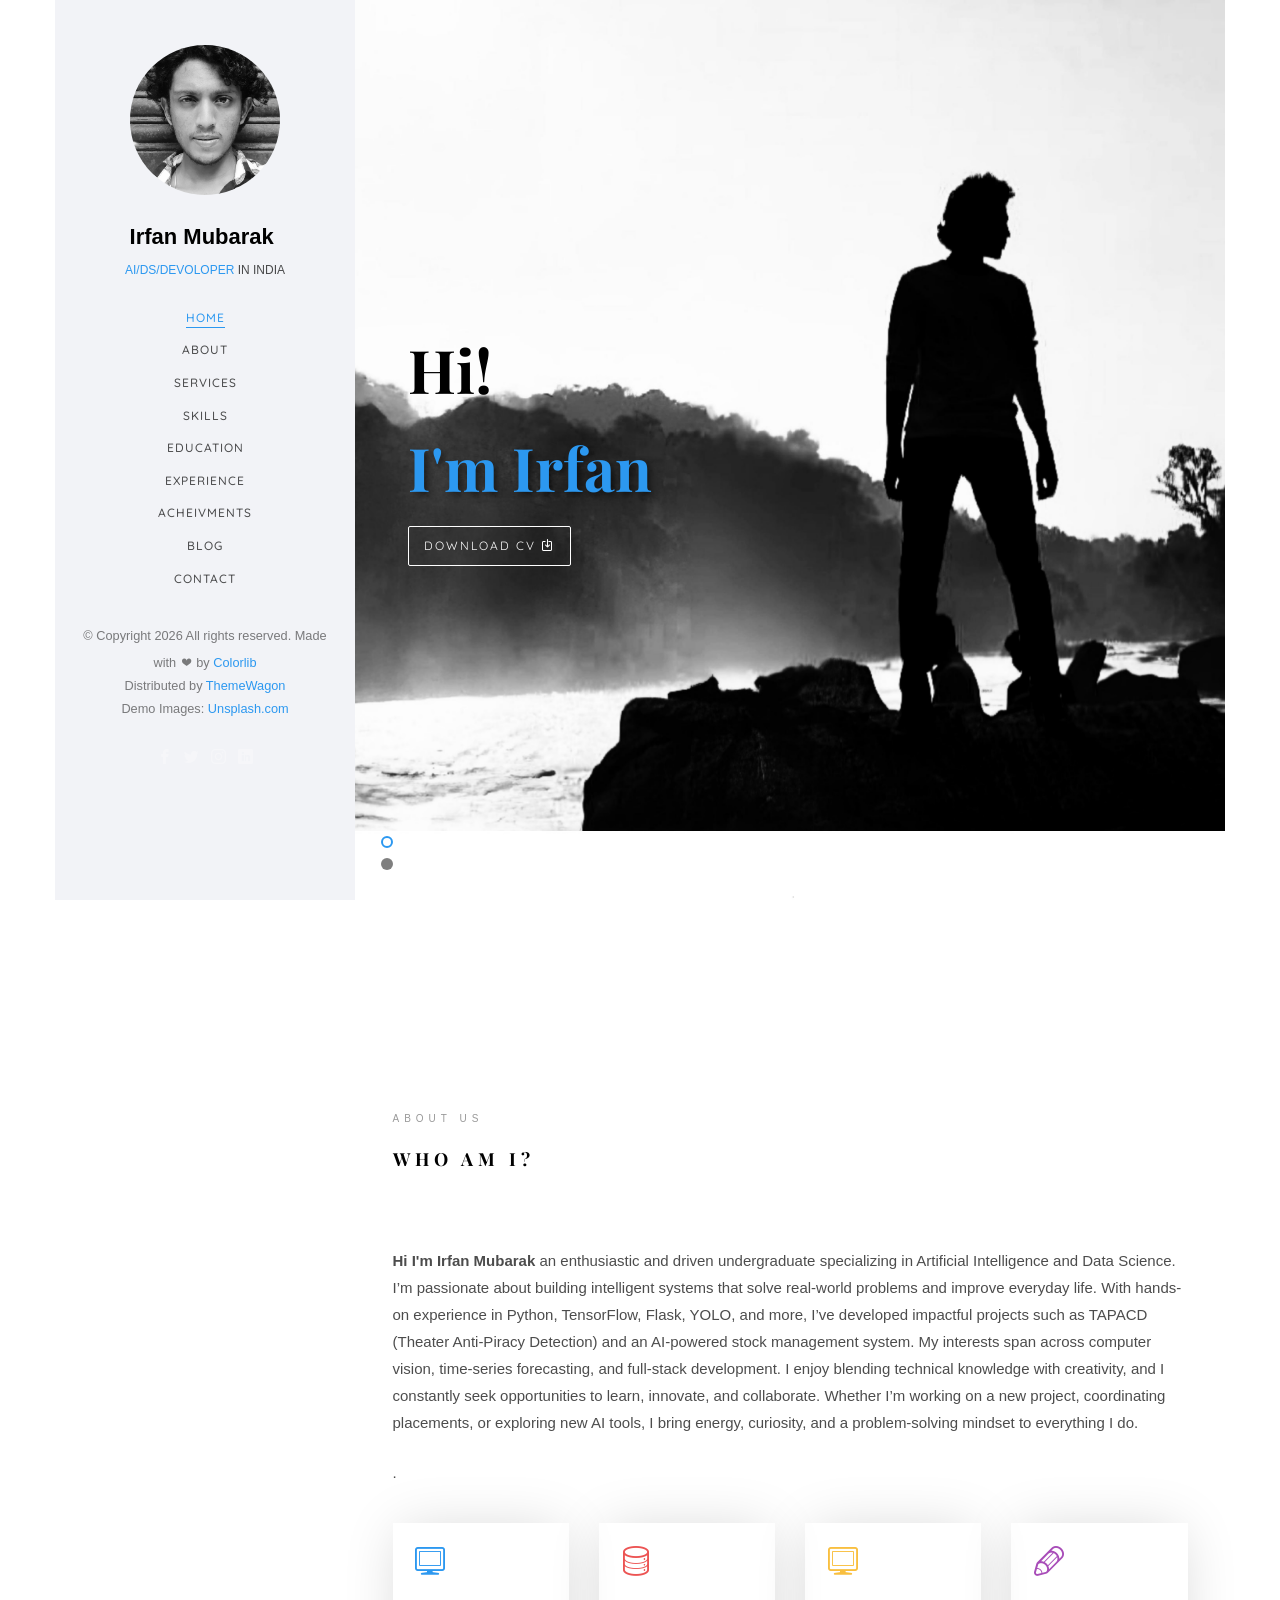
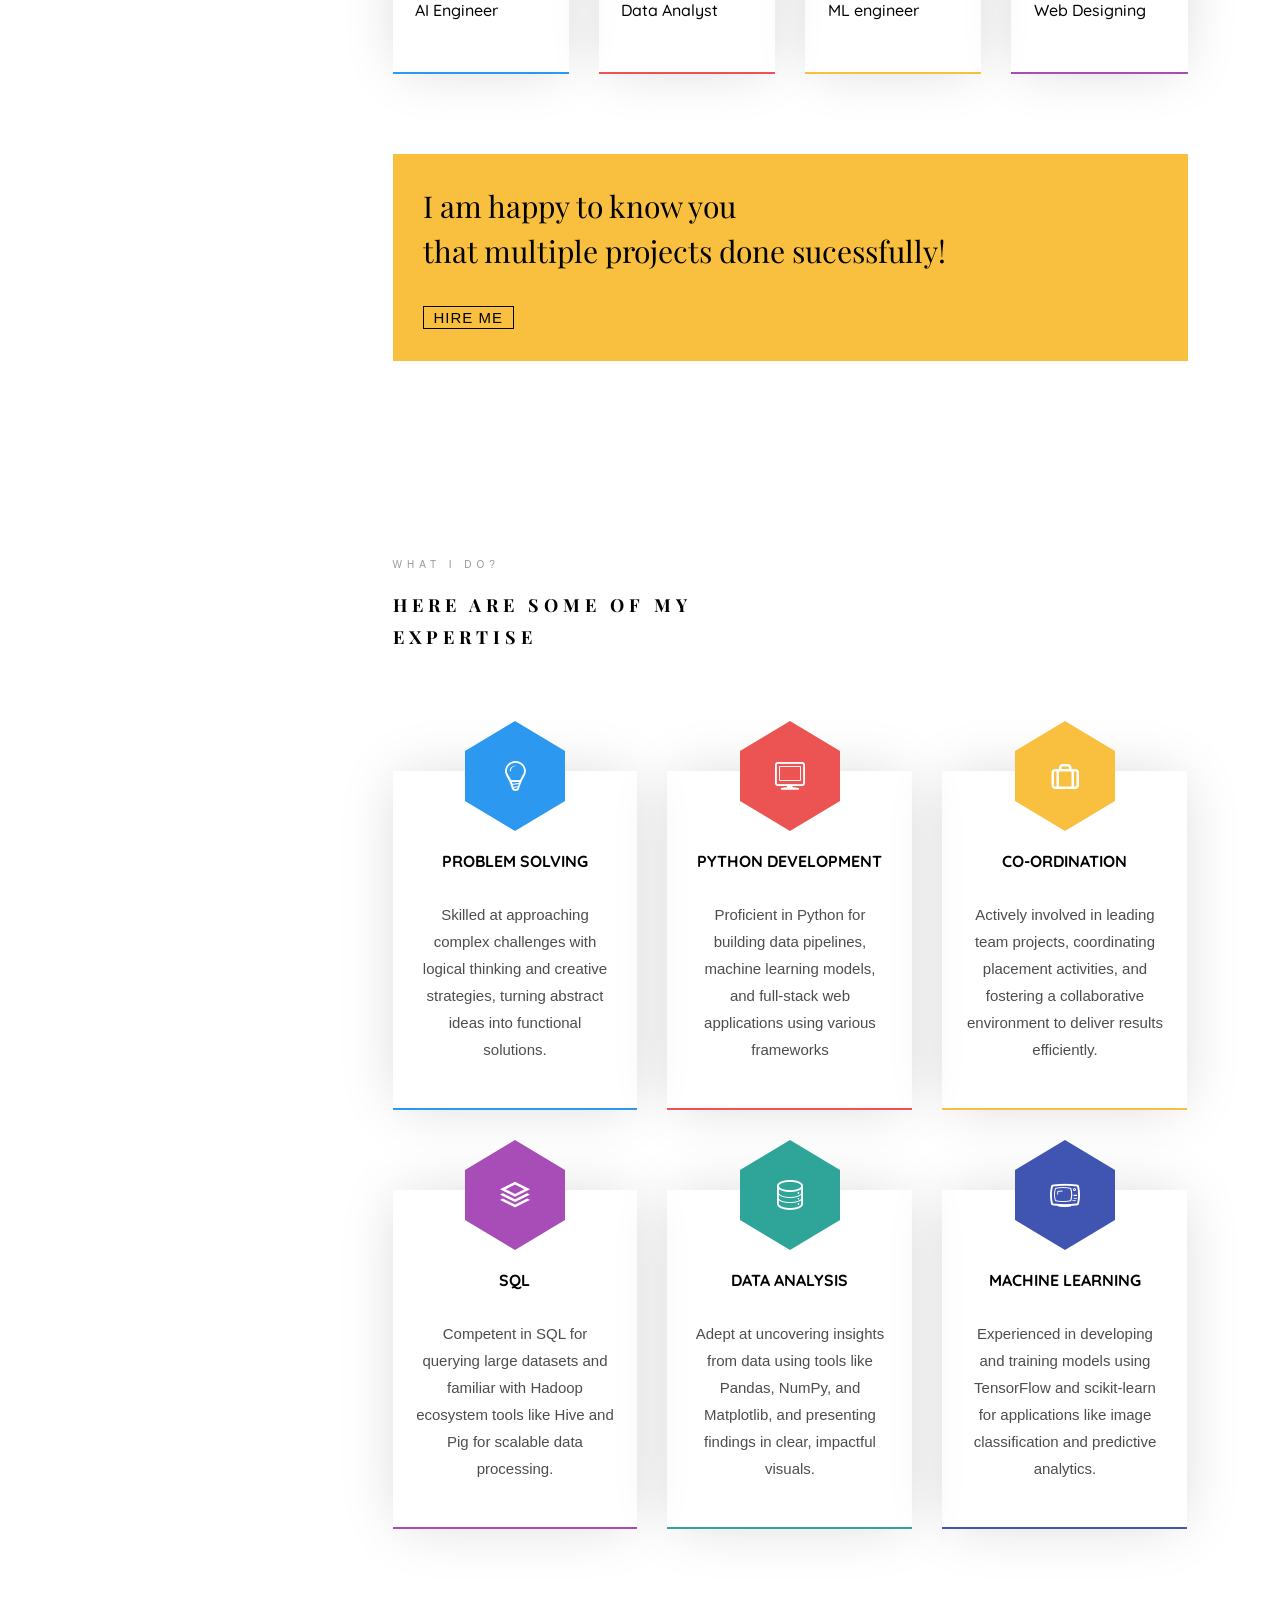
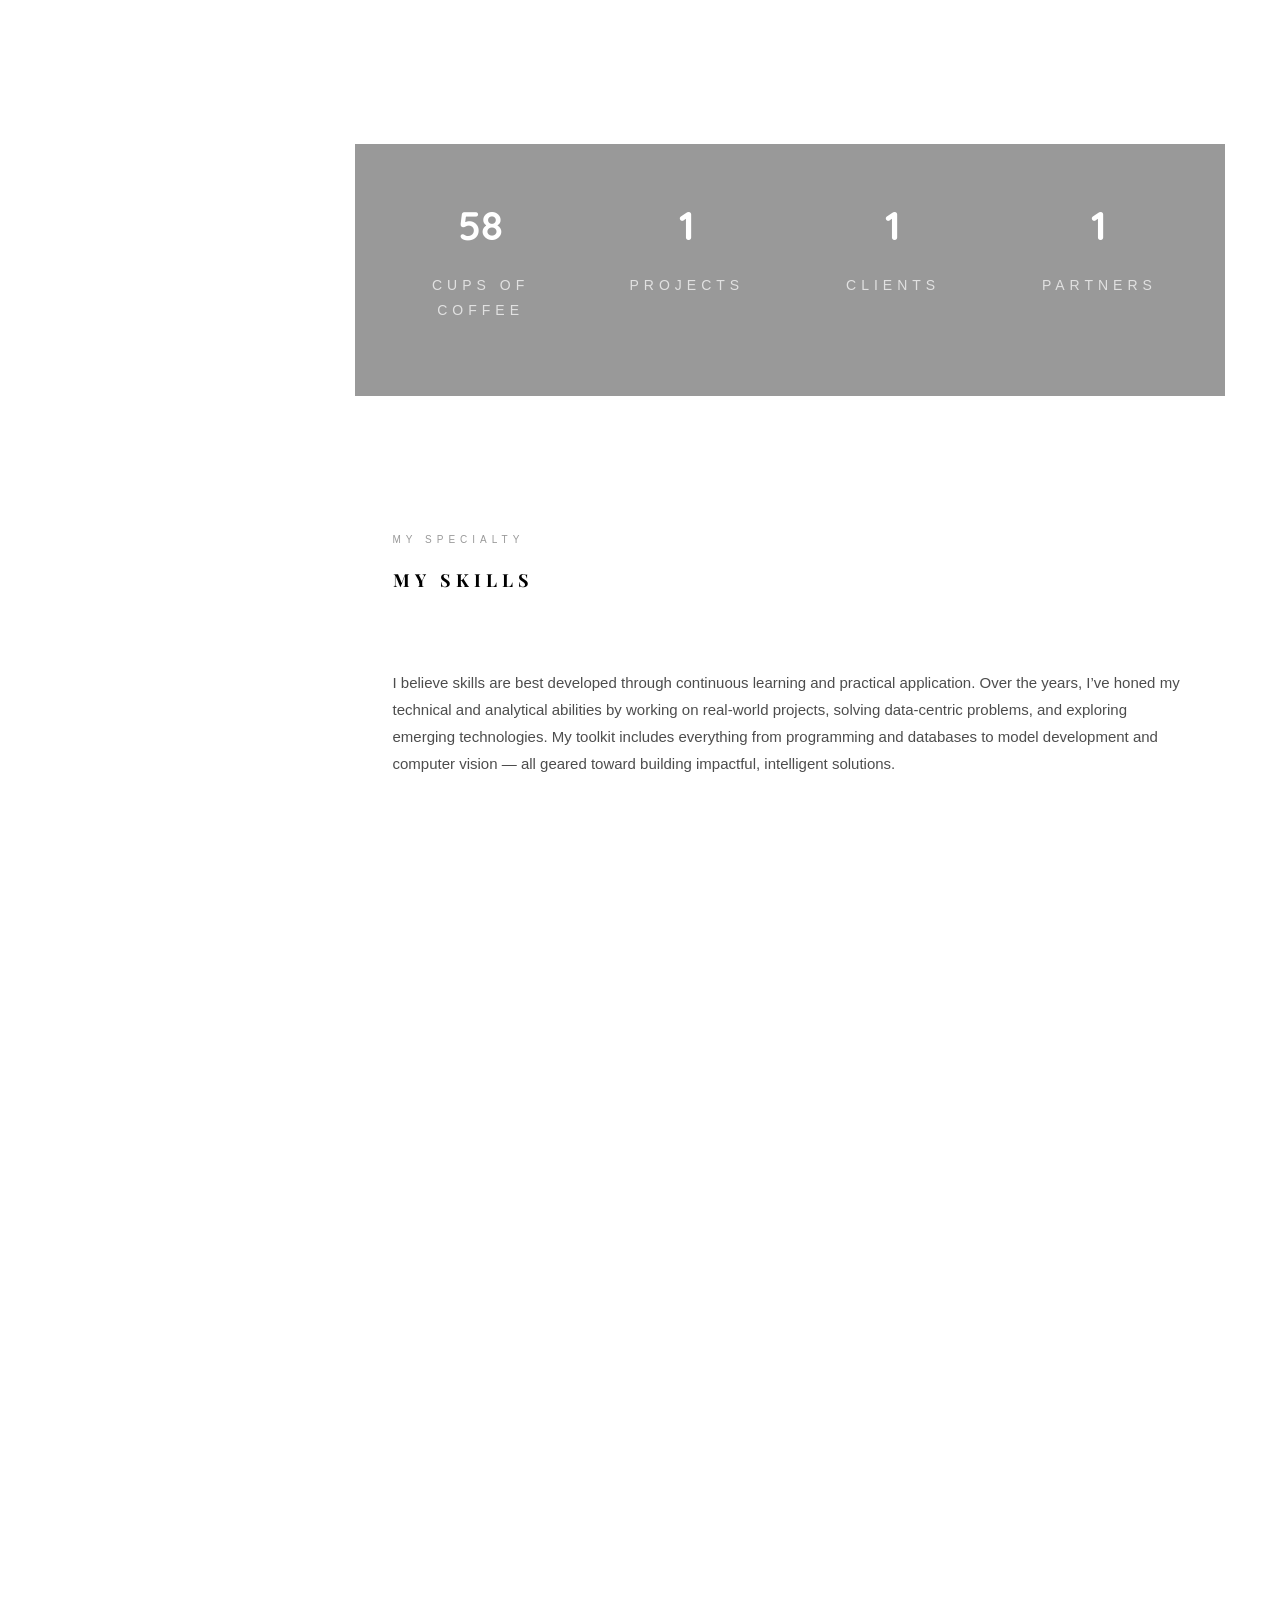
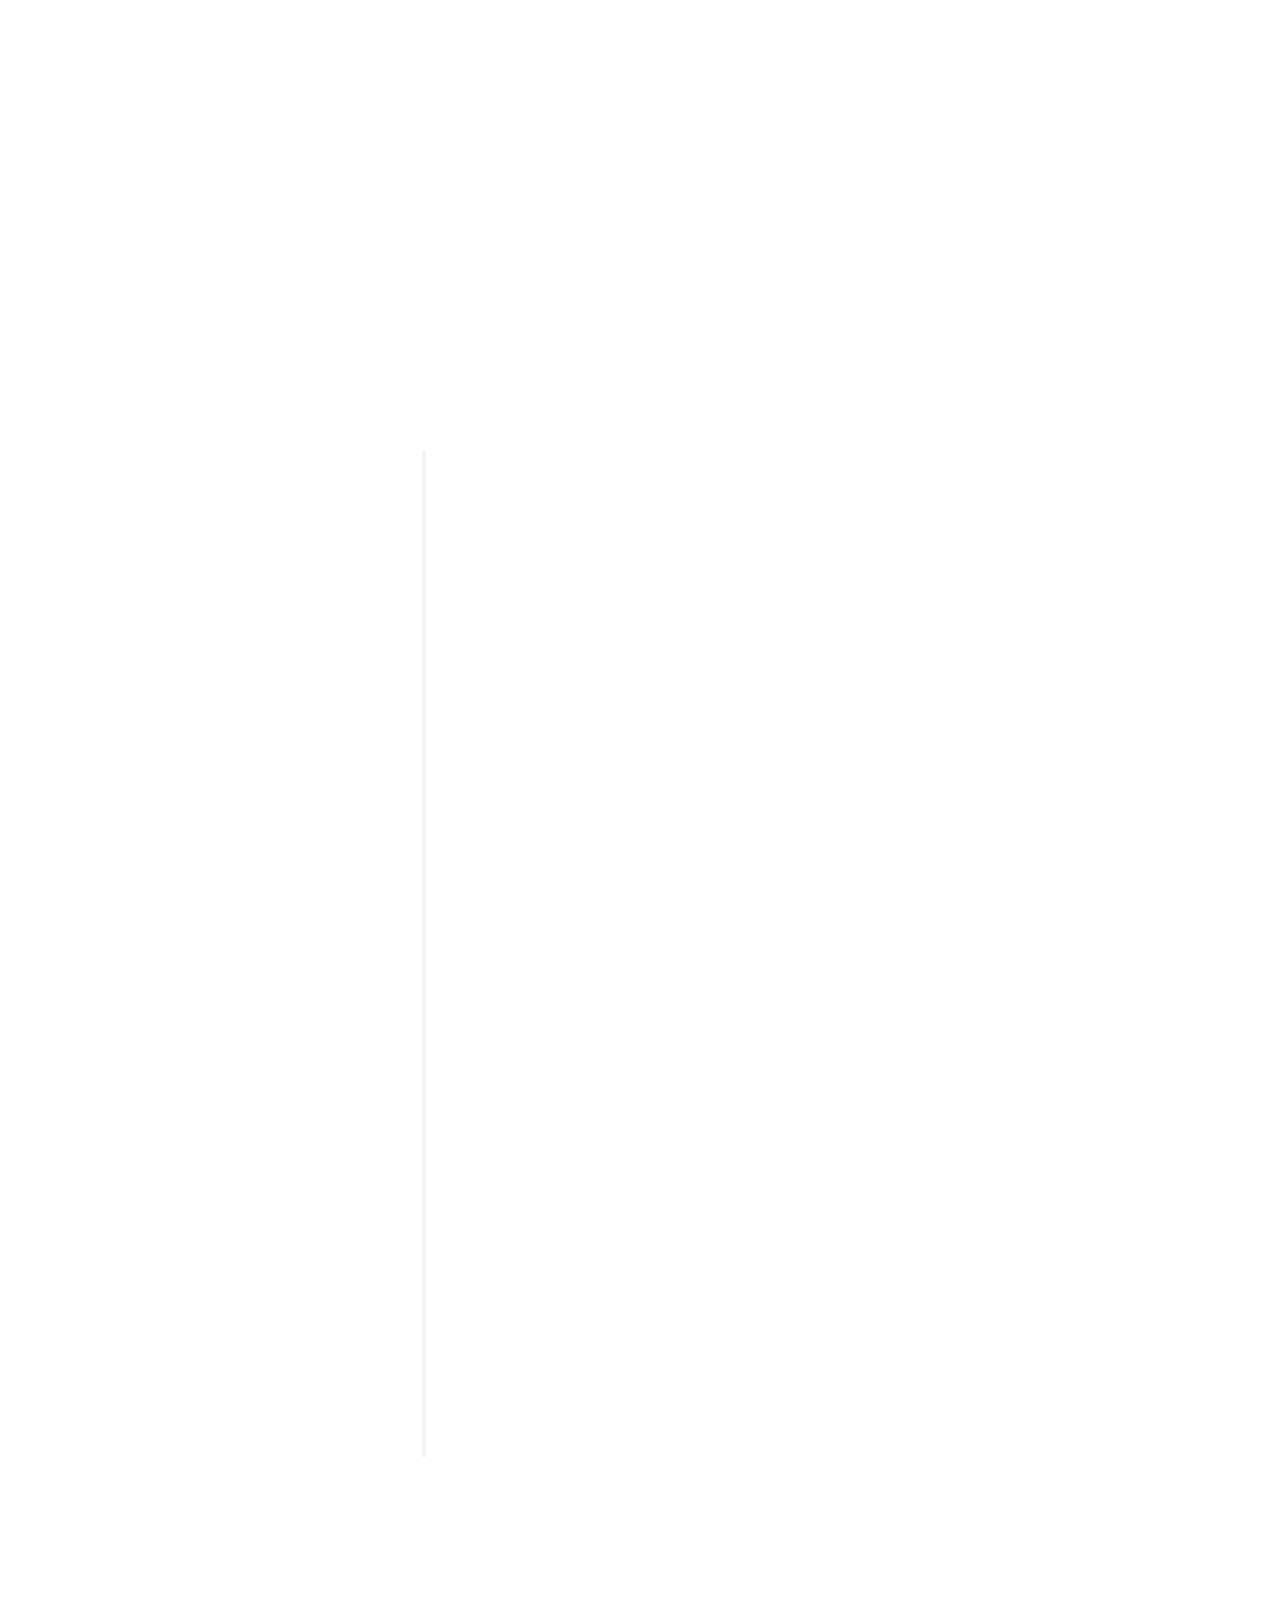
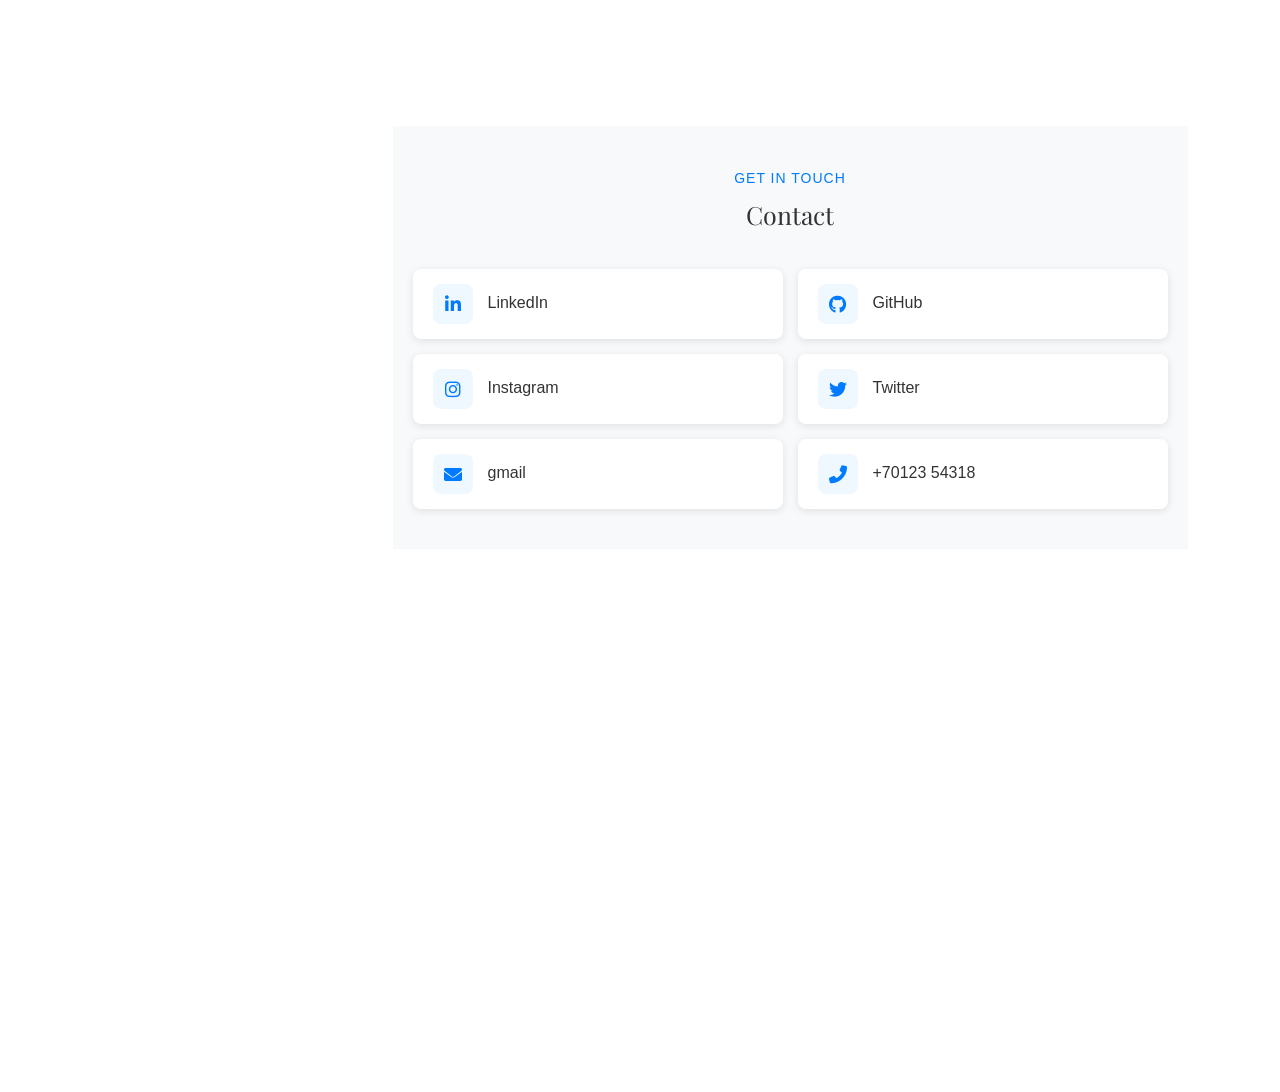
==== commit 72b5e2f1: "Update index.html" ====
--- a/index.html
+++ b/index.html
@@ -1,578 +1,57 @@
 <!DOCTYPE HTML>
-<head>
-    <meta charset="utf-8">
-    <meta http-equiv="X-UA-Compatible" content="IE=edge">
-    <title>Irfan Mubarak Portfolio</title>
-    
-    <meta name="viewport" content="width=device-width, initial-scale=1">
-    <meta name="description" content="" />
-    <meta name="keywords" content="" />
-    <meta name="author" content="" />
-    <!-- Facebook and Twitter integration -->
-    <meta property="og:title" content=""/>
-    <meta property="og:image" content=""/>
-    <meta property="og:url" content=""/>
-    <meta property="og:site_name" content=""/>
-    <meta property="og:description" content=""/>
-    <meta name="twitter:title" content="" />
-    <meta name="twitter:image" content="" />
-    <meta name="twitter:url" content="" />
-    <meta name="twitter:card" content="" />
-    <!-- Place favicon.ico and apple-touch-icon.png in the root directory -->
-    <link rel="shortcut icon" href="favicon.ico">
-    <link href="https://fonts.googleapis.com/css?family=Quicksand:300,400,500,700" rel="stylesheet">
-    <link href="https://fonts.googleapis.com/css?family=Playfair+Display:400,400i,700" rel="stylesheet">
-    
-    <!-- Animate.css -->
-    <link rel="stylesheet" href="fonts/icomoon/style.css">
-    <link rel="stylesheet" href="css/animate.css">
-    <!-- Icomoon Icon Fonts-->
-    <link rel="stylesheet" href="css/icomoon.css">
-    <!-- Bootstrap  -->
-    <link rel="stylesheet" href="css/bootstrap.css">
-    <!-- Flexslider  -->
-    <link rel="stylesheet" href="css/flexslider.css">
-    <!-- Flaticons  -->
-    <link rel="stylesheet" href="fonts/flaticon/font/flaticon.css">
-    <!-- Owl Carousel -->
-    <link rel="stylesheet" href="css/owl.carousel.min.css">
-    <link rel="stylesheet" href="css/owl.theme.default.min.css">
-    <!-- Theme style  -->
-    <link rel="stylesheet" href="css/style.css">
-    
-    <!-- N8N Chat Widget CSS -->
-    <!DOCTYPE html>
-<html lang="en">
-<head>
-    <meta charset="UTF-8">
-    <meta name="viewport" content="width=device-width, initial-scale=1.0">
-    <title>Portfolio Chat Widget</title>
-    <style>
-        * {
-            margin: 0;
-            padding: 0;
-            box-sizing: border-box;
-        }
-
-        body {
-            font-family: -apple-system, BlinkMacSystemFont, 'Segoe UI', Roboto, sans-serif;
-            background: linear-gradient(135deg, #667eea 0%, #764ba2 100%);
-            min-height: 100vh;
-            display: flex;
-            align-items: center;
-            justify-content: center;
-        }
-
-        .chat-widget {
-            position: fixed;
-            bottom: 20px;
-            right: 20px;
-            z-index: 1000;
-        }
-
-        .chat-toggle {
-            width: 60px;
-            height: 60px;
-            border-radius: 50%;
-            background: linear-gradient(135deg, #667eea 0%, #764ba2 100%);
-            border: none;
-            cursor: pointer;
-            display: flex;
-            align-items: center;
-            justify-content: center;
-            box-shadow: 0 4px 20px rgba(0, 0, 0, 0.15);
-            transition: all 0.3s ease;
-            position: relative;
-            overflow: hidden;
-        }
-
-        .chat-toggle:hover {
-            transform: scale(1.1);
-            box-shadow: 0 6px 25px rgba(0, 0, 0, 0.2);
-        }
-
-        .chat-toggle::before {
-            content: '';
-            position: absolute;
-            top: 0;
-            left: 0;
-            right: 0;
-            bottom: 0;
-            background: linear-gradient(45deg, transparent, rgba(255,255,255,0.1), transparent);
-            transform: translateX(-100%);
-            transition: transform 0.6s;
-        }
-
-        .chat-toggle:hover::before {
-            transform: translateX(100%);
-        }
-
-        .chat-icon {
-            color: white;
-            font-size: 24px;
-            transition: all 0.3s ease;
-        }
-
-        .chat-window {
-            position: absolute;
-            bottom: 80px;
-            right: 0;
-            width: 380px;
-            height: 500px;
-            background: white;
-            border-radius: 20px;
-            box-shadow: 0 20px 60px rgba(0, 0, 0, 0.2);
-            transform: translateY(20px) scale(0.9);
-            opacity: 0;
-            visibility: hidden;
-            transition: all 0.3s cubic-bezier(0.68, -0.55, 0.265, 1.55);
-            display: flex;
-            flex-direction: column;
-            overflow: hidden;
-        }
-
-        .chat-window.active {
-            transform: translateY(0) scale(1);
-            opacity: 1;
-            visibility: visible;
-        }
-
-        .chat-header {
-            background: linear-gradient(135deg, #667eea 0%, #764ba2 100%);
-            color: white;
-            padding: 20px;
-            display: flex;
-            align-items: center;
-            justify-content: space-between;
-        }
-
-        .chat-header h3 {
-            font-size: 18px;
-            font-weight: 600;
-        }
-
-        .chat-header .status {
-            font-size: 12px;
-            opacity: 0.8;
-            display: flex;
-            align-items: center;
-            gap: 6px;
-        }
-
-        .status-dot {
-            width: 8px;
-            height: 8px;
-            border-radius: 50%;
-            background: #4ade80;
-            animation: pulse 2s infinite;
-        }
-
-        @keyframes pulse {
-            0%, 100% { opacity: 1; }
-            50% { opacity: 0.5; }
-        }
-
-        .chat-messages {
-            flex: 1;
-            padding: 20px;
-            overflow-y: auto;
-            background: #f8fafc;
-        }
-
-        .message {
-            margin-bottom: 15px;
-            animation: slideIn 0.3s ease;
-        }
-
-        @keyframes slideIn {
-            from {
-                opacity: 0;
-                transform: translateY(10px);
-            }
-            to {
-                opacity: 1;
-                transform: translateY(0);
-            }
-        }
-
-        .message.user {
-            text-align: right;
-        }
-
-        .message.bot {
-            text-align: left;
-        }
-
-        .message-content {
-            display: inline-block;
-            max-width: 80%;
-            padding: 12px 16px;
-            border-radius: 18px;
-            font-size: 14px;
-            line-height: 1.4;
-            word-wrap: break-word;
-        }
-
-        .message.user .message-content {
-            background: linear-gradient(135deg, #667eea 0%, #764ba2 100%);
-            color: white;
-        }
-
-        .message.bot .message-content {
-            background: white;
-            color: #374151;
-            border: 1px solid #e5e7eb;
-        }
-
-        .chat-input-container {
-            padding: 20px;
-            background: white;
-            border-top: 1px solid #e5e7eb;
-        }
-
-        .chat-input-wrapper {
-            display: flex;
-            gap: 10px;
-            align-items: center;
-        }
-
-        .chat-input {
-            flex: 1;
-            padding: 12px 16px;
-            border: 2px solid #e5e7eb;
-            border-radius: 25px;
-            font-size: 14px;
-            outline: none;
-            transition: all 0.3s ease;
-        }
-
-        .chat-input:focus {
-            border-color: #667eea;
-            box-shadow: 0 0 0 3px rgba(102, 126, 234, 0.1);
-        }
-
-        .send-button {
-            width: 40px;
-            height: 40px;
-            border: none;
-            border-radius: 50%;
-            background: linear-gradient(135deg, #667eea 0%, #764ba2 100%);
-            color: white;
-            cursor: pointer;
-            display: flex;
-            align-items: center;
-            justify-content: center;
-            transition: all 0.3s ease;
-        }
-
-        .send-button:hover {
-            transform: scale(1.1);
-        }
-
-        .send-button:disabled {
-            opacity: 0.5;
-            cursor: not-allowed;
-            transform: none;
-        }
-
-        .typing-indicator {
-            display: flex;
-            align-items: center;
-            gap: 8px;
-            color: #6b7280;
-            font-size: 12px;
-            margin-bottom: 10px;
-        }
-
-        .typing-dots {
-            display: flex;
-            gap: 4px;
-        }
-
-        .typing-dots span {
-            width: 6px;
-            height: 6px;
-            border-radius: 50%;
-            background: #6b7280;
-            animation: typing 1.4s infinite;
-        }
-
-        .typing-dots span:nth-child(2) {
-            animation-delay: 0.2s;
-        }
-
-        .typing-dots span:nth-child(3) {
-            animation-delay: 0.4s;
-        }
-
-        @keyframes typing {
-            0%, 60%, 100% {
-                transform: translateY(0);
-            }
-            30% {
-                transform: translateY(-10px);
-            }
-        }
-
-        .welcome-message {
-            text-align: center;
-            color: #6b7280;
-            font-size: 14px;
-            margin-bottom: 20px;
-        }
-
-        /* Mobile Responsive */
-        @media (max-width: 768px) {
-            .chat-widget {
-                bottom: 10px;
-                right: 10px;
-            }
-            
-            .chat-window {
-                width: calc(100vw - 20px);
-                height: 70vh;
-                bottom: 70px;
-                right: -10px;
-            }
-        }
-
-        /* Demo background for presentation */
-        .demo-background {
-            position: fixed;
-            top: 0;
-            left: 0;
-            width: 100%;
-            height: 100%;
-            background: linear-gradient(135deg, #667eea 0%, #764ba2 100%);
-            z-index: -1;
-        }
-
-        .demo-content {
-            text-align: center;
-            color: white;
-            padding: 40px;
-        }
-
-        .demo-content h1 {
-            font-size: 2.5em;
-            margin-bottom: 20px;
-            font-weight: 700;
-        }
-
-        .demo-content p {
-            font-size: 1.2em;
-            opacity: 0.9;
-        }
-    </style>
-</head>
-<body>
-    <div class="demo-background"></div>
-    
-    <div class="demo-content">
-        <h1>Portfolio Chat Widget Demo</h1>
-        <p>Click the chat icon in the bottom right to start a conversation</p>
-    </div>
-
-    <div class="chat-widget">
-        <button class="chat-toggle" id="chatToggle">
-            <span class="chat-icon">💬</span>
-        </button>
-        
-        <div class="chat-window" id="chatWindow">
-            <div class="chat-header">
-                <div>
-                    <h3>ILMORA Assistant</h3>
-                    <div class="status">
-                        <span class="status-dot"></span>
-                        Online
-                    </div>
-                </div>
-            </div>
-            
-            <div class="chat-messages" id="chatMessages">
-                <div class="welcome-message">
-                    👋 Welcome! I'm here to help you learn about ILMORA's services and approach.
-                </div>
-            </div>
-            
-            <div class="chat-input-container">
-                <div class="chat-input-wrapper">
-                    <input type="text" class="chat-input" id="chatInput" placeholder="Type your message..." />
-                    <button class="send-button" id="sendButton">
-                        <span>➤</span>
-                    </button>
-                </div>
-            </div>
-        </div>
-    </div>
-
-    <script>
-        class ChatWidget {
-            constructor() {
-                this.chatToggle = document.getElementById('chatToggle');
-                this.chatWindow = document.getElementById('chatWindow');
-                this.chatMessages = document.getElementById('chatMessages');
-                this.chatInput = document.getElementById('chatInput');
-                this.sendButton = document.getElementById('sendButton');
-                this.sessionId = this.generateSessionId();
-                
-                // Replace with your actual n8n webhook URL
-                this.webhookUrl = 'YOUR_N8N_WEBHOOK_URL_HERE';
-                
-                this.isOpen = false;
-                this.isTyping = false;
-                
-                this.init();
-            }
-            
-            init() {
-                this.chatToggle.addEventListener('click', () => this.toggleChat());
-                this.sendButton.addEventListener('click', () => this.sendMessage());
-                this.chatInput.addEventListener('keypress', (e) => {
-                    if (e.key === 'Enter') {
-                        this.sendMessage();
-                    }
-                });
-                
-                // Add initial bot message
-                this.addMessage('bot', 'Hello! I\'m the ILMORA AI Assistant. How can I help you today?');
-            }
-            
-            generateSessionId() {
-                return 'session-' + Date.now() + '-' + Math.random().toString(36).substr(2, 9);
-            }
-            
-            toggleChat() {
-                this.isOpen = !this.isOpen;
-                this.chatWindow.classList.toggle('active', this.isOpen);
-                this.chatToggle.querySelector('.chat-icon').textContent = this.isOpen ? '✕' : '💬';
-                
-                if (this.isOpen) {
-                    this.chatInput.focus();
-                }
-            }
-            
-            async sendMessage() {
-                const message = this.chatInput.value.trim();
-                if (!message || this.isTyping) return;
-                
-                this.addMessage('user', message);
-                this.chatInput.value = '';
-                this.showTypingIndicator();
-                
-                try {
-                    const response = await this.sendToN8N(message);
-                    this.hideTypingIndicator();
-                    this.addMessage('bot', response);
-                } catch (error) {
-                    this.hideTypingIndicator();
-                    this.addMessage('bot', 'Sorry, I\'m having trouble connecting right now. Please try again later.');
-                    console.error('Chat error:', error);
-                }
-            }
-            
-            async sendToN8N(message) {
-                // This is a mock response since we don't have the actual webhook URL
-                // Replace this with actual API call to your n8n webhook
-                
-                if (this.webhookUrl === 'YOUR_N8N_WEBHOOK_URL_HERE') {
-                    // Mock response for demo
-                    await this.delay(1000); // Simulate API delay
-                    return this.getMockResponse(message);
-                }
-                
-                const response = await fetch(this.webhookUrl, {
-                    method: 'POST',
-                    headers: {
-                        'Content-Type': 'application/json',
-                    },
-                    body: JSON.stringify({
-                        chatInput: message,
-                        sessionId: this.sessionId
-                    })
-                });
-                
-                if (!response.ok) {
-                    throw new Error('Network response was not ok');
-                }
-                
-                const data = await response.json();
-                return data.output || data.text || 'I received your message but couldn\'t process it properly.';
-            }
-            
-            getMockResponse(message) {
-                const responses = [
-                    "Thank you for your question about ILMORA! I'd be happy to help you understand our services better.",
-                    "ILMORA specializes in innovative AI solutions. What specific aspect would you like to know more about?",
-                    "I can help you learn about ILMORA's dual-wing approach and technical capabilities. What interests you most?",
-                    "That's a great question! ILMORA focuses on providing comprehensive AI solutions tailored to client needs.",
-                    "I don't have that specific information in my knowledge base. For detailed information, I recommend reaching out to our team directly."
-                ];
-                
-                return responses[Math.floor(Math.random() * responses.length)];
-            }
-            
-            delay(ms) {
-                return new Promise(resolve => setTimeout(resolve, ms));
-            }
-            
-            addMessage(sender, text) {
-                const messageDiv = document.createElement('div');
-                messageDiv.className = `message ${sender}`;
-                
-                const contentDiv = document.createElement('div');
-                contentDiv.className = 'message-content';
-                contentDiv.textContent = text;
-                
-                messageDiv.appendChild(contentDiv);
-                this.chatMessages.appendChild(messageDiv);
-                
-                this.scrollToBottom();
-            }
-            
-            showTypingIndicator() {
-                this.isTyping = true;
-                this.sendButton.disabled = true;
-                
-                const typingDiv = document.createElement('div');
-                typingDiv.className = 'typing-indicator';
-                typingDiv.id = 'typingIndicator';
-                typingDiv.innerHTML = `
-                    <span>ILMORA Assistant is typing</span>
-                    <div class="typing-dots">
-                        <span></span>
-                        <span></span>
-                        <span></span>
-                    </div>
-                `;
-                
-                this.chatMessages.appendChild(typingDiv);
-                this.scrollToBottom();
-            }
-            
-            hideTypingIndicator() {
-                this.isTyping = false;
-                this.sendButton.disabled = false;
-                
-                const typingIndicator = document.getElementById('typingIndicator');
-                if (typingIndicator) {
-                    typingIndicator.remove();
-                }
-            }
-            
-            scrollToBottom() {
-                this.chatMessages.scrollTop = this.chatMessages.scrollHeight;
-            }
-        }
-        
-        // Initialize chat widget when page loads
-        document.addEventListener('DOMContentLoaded', () => {
-            new ChatWidget();
-        });
-    </script>
-</body>
-</html>
-</head>
+<html>
+	<head>
+	<meta charset="utf-8">
+	<meta http-equiv="X-UA-Compatible" content="IE=edge">
+	<title>Irfan Mubarak Portfolio</title>
+	
+	<meta name="viewport" content="width=device-width, initial-scale=1">
+	<meta name="description" content="" />
+	<meta name="keywords" content="" />
+	<meta name="author" content="" />
+
+  <!-- Facebook and Twitter integration -->
+	<meta property="og:title" content=""/>
+	<meta property="og:image" content=""/>
+	<meta property="og:url" content=""/>
+	<meta property="og:site_name" content=""/>
+	<meta property="og:description" content=""/>
+	<meta name="twitter:title" content="" />
+	<meta name="twitter:image" content="" />
+	<meta name="twitter:url" content="" />
+	<meta name="twitter:card" content="" />
+
+	<!-- Place favicon.ico and apple-touch-icon.png in the root directory -->
+	<link rel="shortcut icon" href="favicon.ico">
+
+	<link href="https://fonts.googleapis.com/css?family=Quicksand:300,400,500,700" rel="stylesheet">
+	<link href="https://fonts.googleapis.com/css?family=Playfair+Display:400,400i,700" rel="stylesheet">
+	
+	<!-- Animate.css -->
+	 <link rel="stylesheet" href="fonts/icomoon/style.css">
+	<link rel="stylesheet" href="css/animate.css">
+	<!-- Icomoon Icon Fonts-->
+	<link rel="stylesheet" href="css/icomoon.css">
+	<!-- Bootstrap  -->
+	<link rel="stylesheet" href="css/bootstrap.css">
+	<!-- Flexslider  -->
+	<link rel="stylesheet" href="css/flexslider.css">
+	<!-- Flaticons  -->
+	<link rel="stylesheet" href="fonts/flaticon/font/flaticon.css">
+	<!-- Owl Carousel -->
+	<link rel="stylesheet" href="css/owl.carousel.min.css">
+	<link rel="stylesheet" href="css/owl.theme.default.min.css">
+	<!-- Theme style  -->
+	<link rel="stylesheet" href="css/style.css">
+
+	<!-- Modernizr JS -->
+	<script src="js/modernizr-2.6.2.min.js"></script>
+	<!-- FOR IE9 below -->
+	<!--[if lt IE 9]>
+	<script src="js/respond.min.js"></script>
+	<![endif]-->
+
+	</head>
 	<body>
 	<div id="colorlib-page">
 		<div class="container-wrap">
@@ -626,11 +105,7 @@
 					   					<div class="desc">
 						   					<h1>Hi! </h1>
 											<h1 style="color: #2c98f0; text-shadow: 3px 3px 6px rgba(0, 0, 0, 0.5);">I'm Irfan</h1>
-												<a href="Downloads/your-cv-filename.pdf" class="btn btn-primary btn-learn" style="background-color: white; border-color: white; color: white" download="Irfan_CV.pdf">
-    Download CV <i class="icon-download4"></i>
-</a>
-
-
+												<p><a href="C:\Users\irfanmk\Documents\jackson-master\Downloads\your-cv-filename.pdf" class="btn btn-primary btn-learn" style="background-color: white; border-color: white; color: white" download="YourName_CV.pdf">Download CV <i class="icon-download4"></i></a></p>
 											</div>
 					   				</div>
 					   			</div>
@@ -1685,123 +1160,6 @@
 	
 	<!-- MAIN JS -->
 	<script src="js/main.js"></script>
-<!-- ILMORA AI Chat Widget -->
-    <div id="n8n-chat"></div>
-    
-    <!-- N8N Chat Widget Script -->
-    <script type="module">
-        import { createChat } from 'https://cdn.jsdelivr.net/npm/@n8n/chat/dist/chat.bundle.es.js';
-
-        createChat({
-            // REPLACE WITH YOUR ACTUAL WEBHOOK URL FROM N8N
-            webhookUrl: 'http://localhost:5678/webhook/d1371cca-6ae1-4529-bccf-fd9095758985/chat
-',
-            
-            target: '#n8n-chat',
-            mode: 'window',
-            chatInputPlaceholder: 'Ask me anything about ILMORA...',
-            chatWindowTitle: 'ILMORA AI Assistant',
-            
-            initialMessages: [
-                {
-                    text: 'Hello! I\'m the ILMORA AI Assistant. How can I help you learn about our AI innovation services today?',
-                    sender: 'bot'
-                }
-            ],
-            
-            theme: {
-                primaryColor: '#f9bf3f', // Matching your portfolio's yellow theme
-                textColor: '#1f2937',
-                backgroundColor: '#ffffff'
-            },
-            
-            defaultOpen: false,
-            showWelcomeScreen: true,
-            showWindowTitle: true
-        });
-    </script>
-    
-    <!-- Custom styling to match your portfolio -->
-    <style>
-        #n8n-chat {
-            position: fixed;
-            bottom: 20px;
-            right: 20px;
-            z-index: 9999; /* High z-index to appear above other elements */
-        }
-        
-        /* Mobile responsive */
-        @media (max-width: 768px) {
-            #n8n-chat {
-                bottom: 15px;
-                right: 15px;
-            }
-        }
-        
-        /* Custom styling to match your portfolio theme */
-        .chat-widget {
-            font-family: 'Quicksand', sans-serif;
-        }
-        
-        .chat-message.bot {
-            background-color: #f8f9fa;
-            border-radius: 12px;
-        }
-        
-        .chat-message.user {
-            background-color: #f9bf3f;
-            color: #333;
-            border-radius: 12px;
-        }
-        
-        .chat-input {
-            border-radius: 25px;
-            border: 2px solid #f9bf3f;
-            font-family: 'Quicksand', sans-serif;
-        }
-        
-        .chat-input:focus {
-            border-color: #e6a82e;
-            box-shadow: 0 0 0 0.2rem rgba(249, 191, 63, 0.25);
-        }
-        
-        .chat-send-button {
-            background-color: #f9bf3f;
-            border-radius: 50%;
-            border: none;
-            transition: all 0.3s ease;
-        }
-        
-        .chat-send-button:hover {
-            background-color: #e6a82e;
-            transform: scale(1.05);
-        }
-        
-        .chat-window-title {
-            background-color: #f9bf3f;
-            color: #333;
-            font-family: 'Playfair Display', serif;
-            font-weight: 700;
-        }
-    </style>
-
-    <!-- Your existing JavaScript files go here -->
-    <!-- jQuery -->
-    <script src="js/jquery.min.js"></script>
-    <!-- jQuery Easing -->
-    <script src="js/jquery.easing.1.3.js"></script>
-    <!-- Bootstrap -->
-    <script src="js/bootstrap.min.js"></script>
-    <!-- Waypoints -->
-    <script src="js/jquery.waypoints.min.js"></script>
-    <!-- Flexslider -->
-    <script src="js/jquery.flexslider-min.js"></script>
-    <!-- Owl carousel -->
-    <script src="js/owl.carousel.min.js"></script>
-    <!-- Counters -->
-    <script src="js/jquery.countTo.js"></script>
-    <!-- MAIN JS -->
-    <script src="js/main.js"></script>
 
 	</body>
 </html>
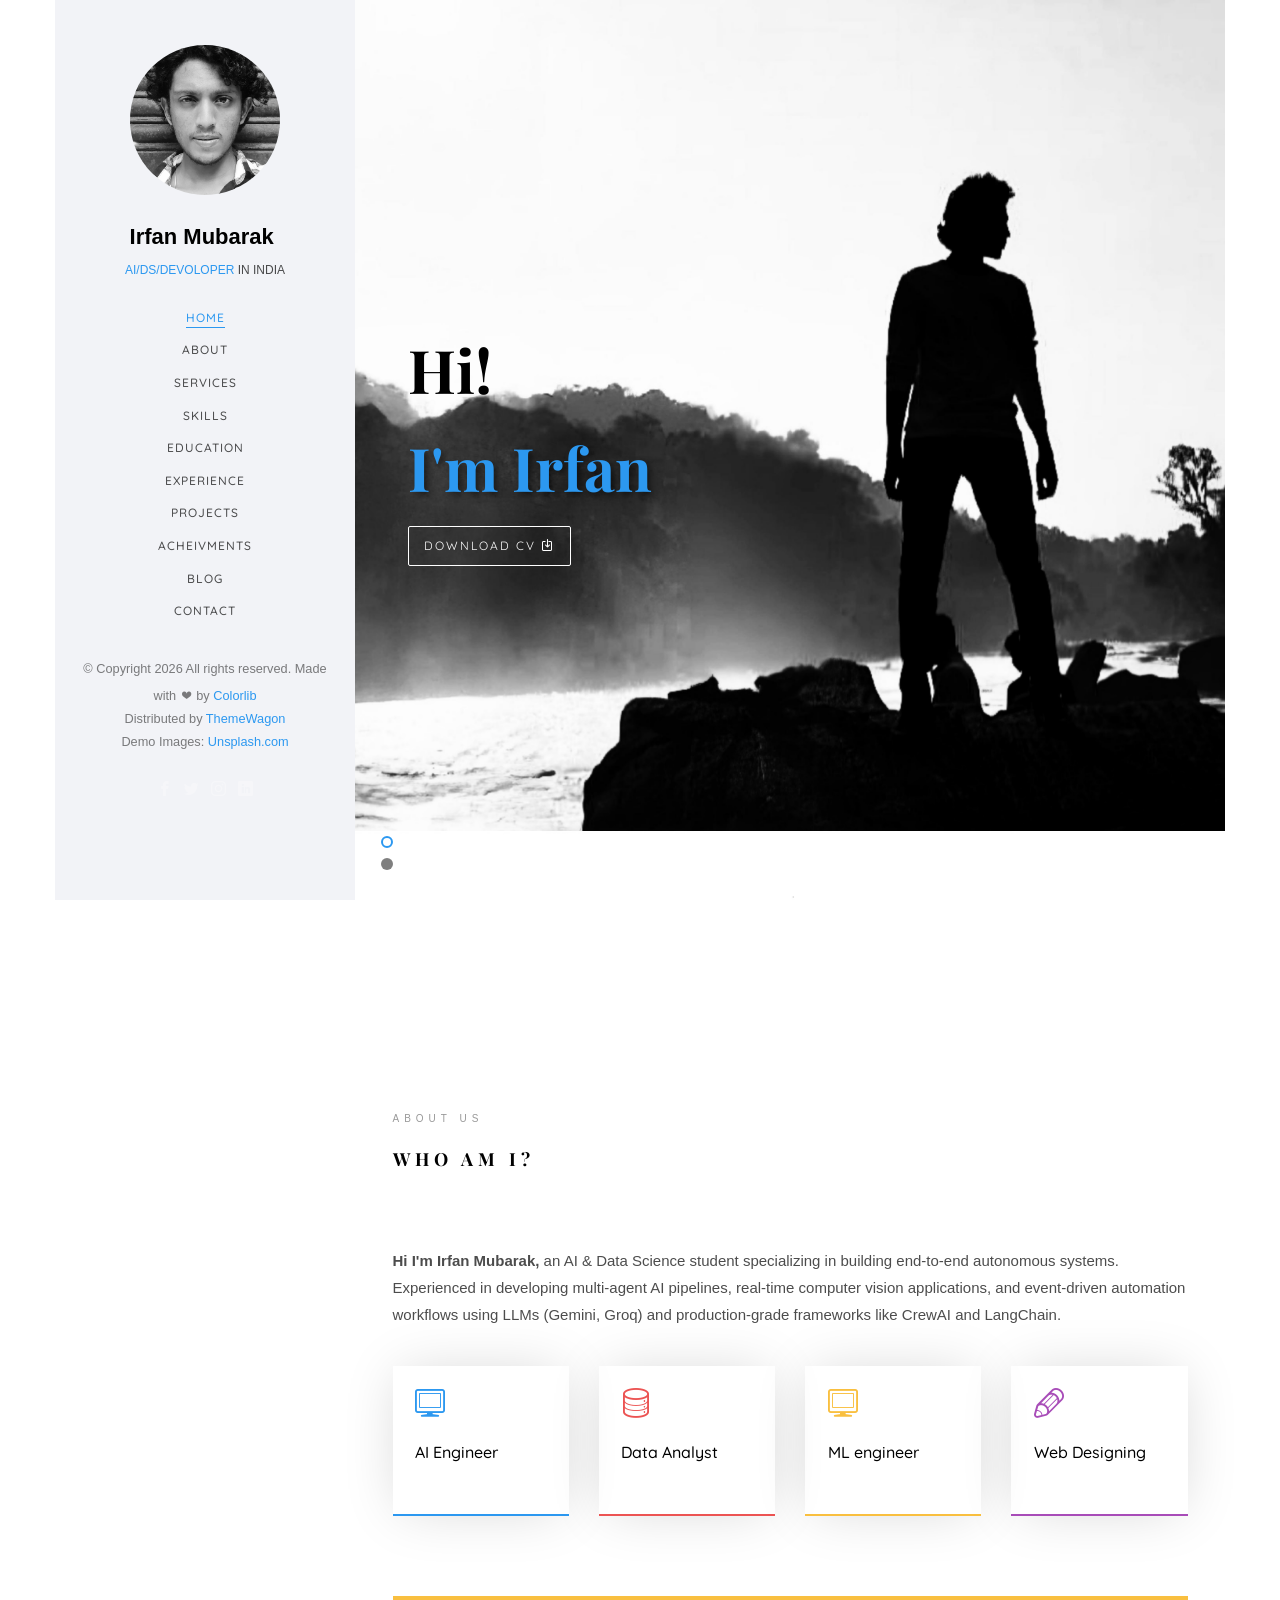
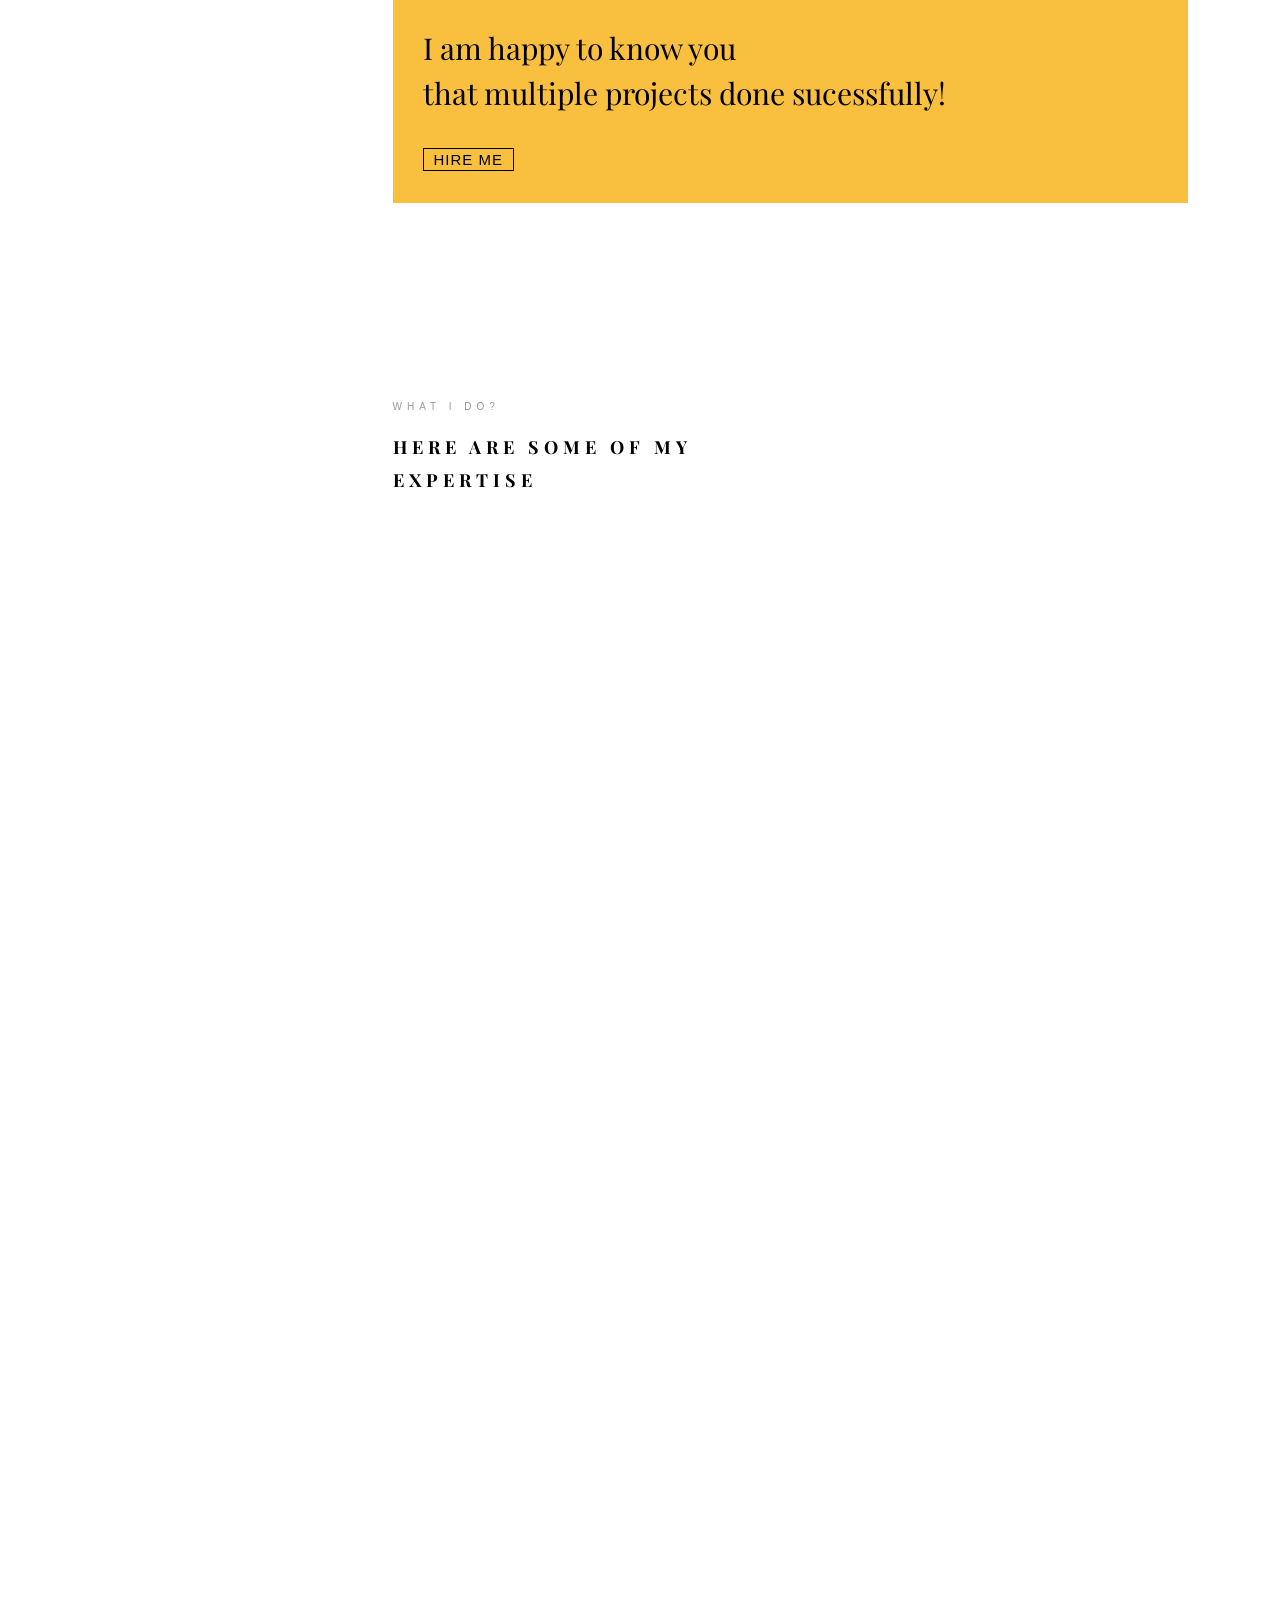
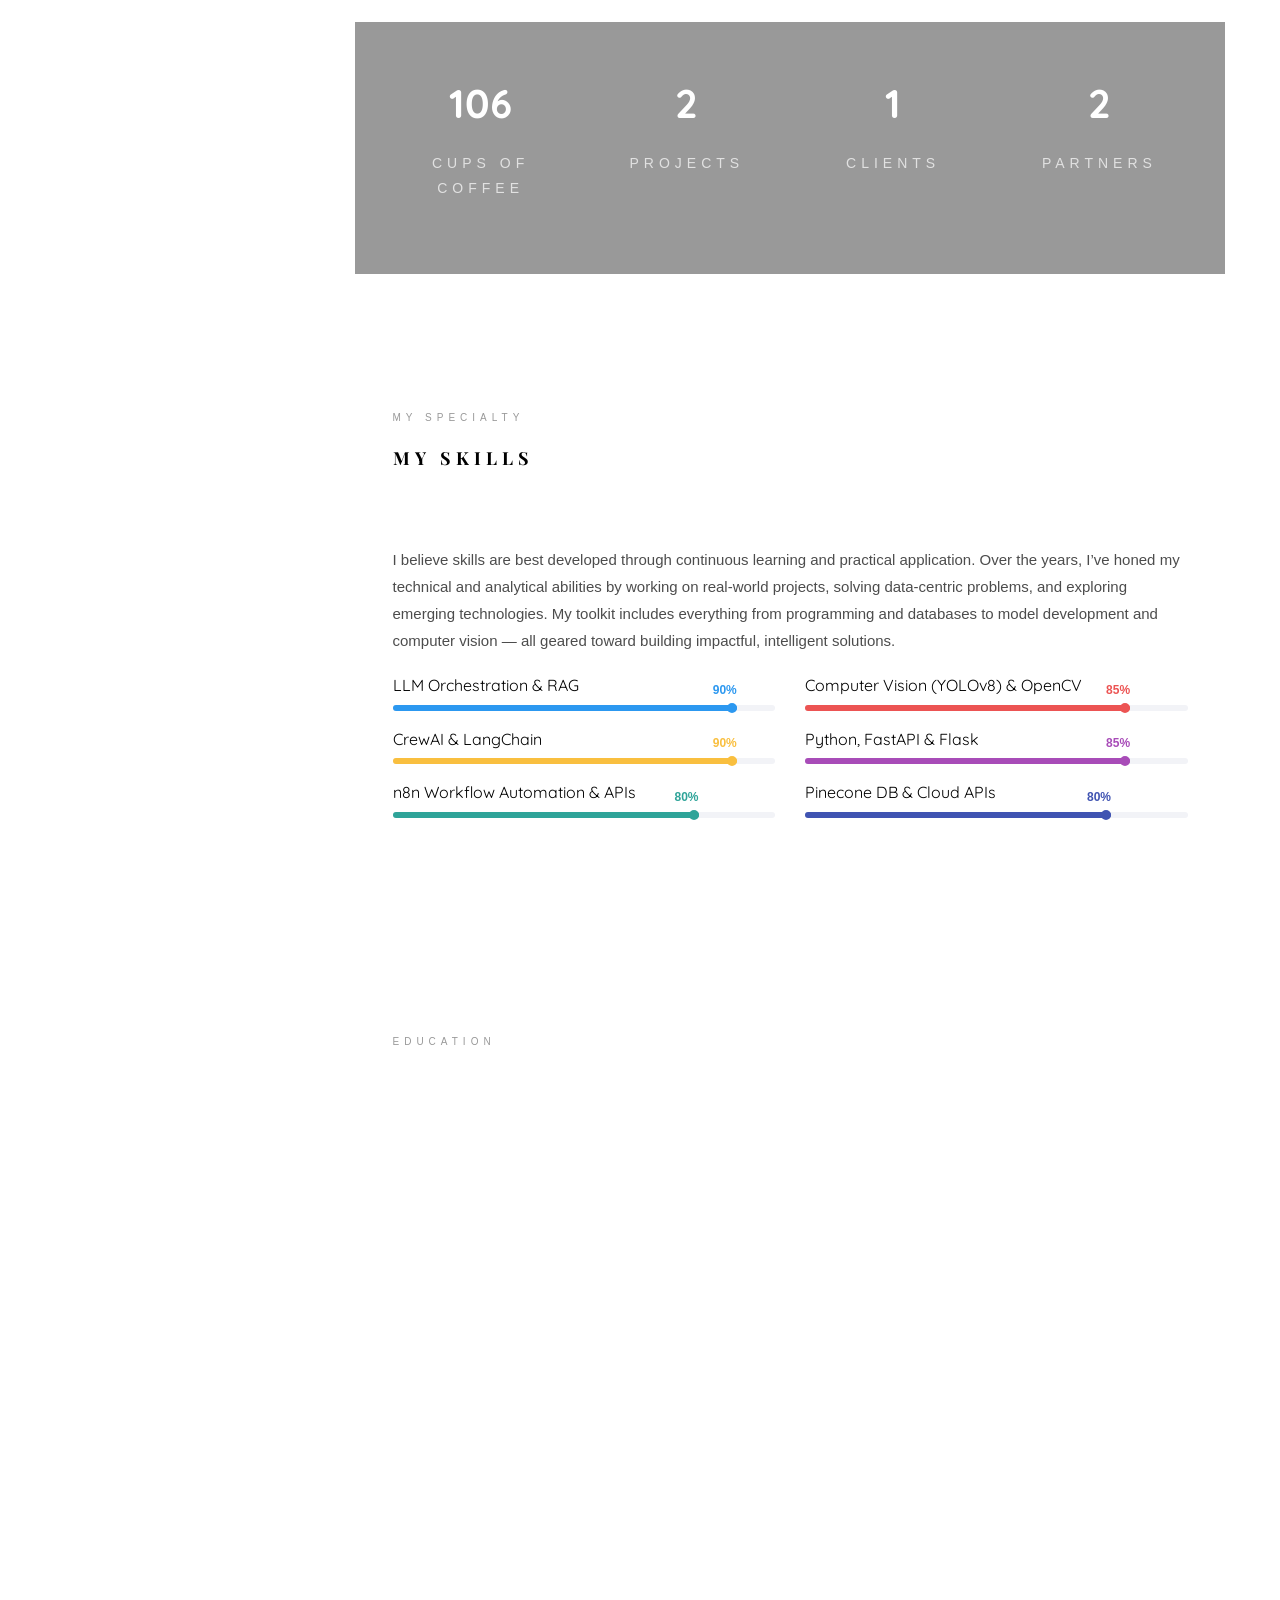
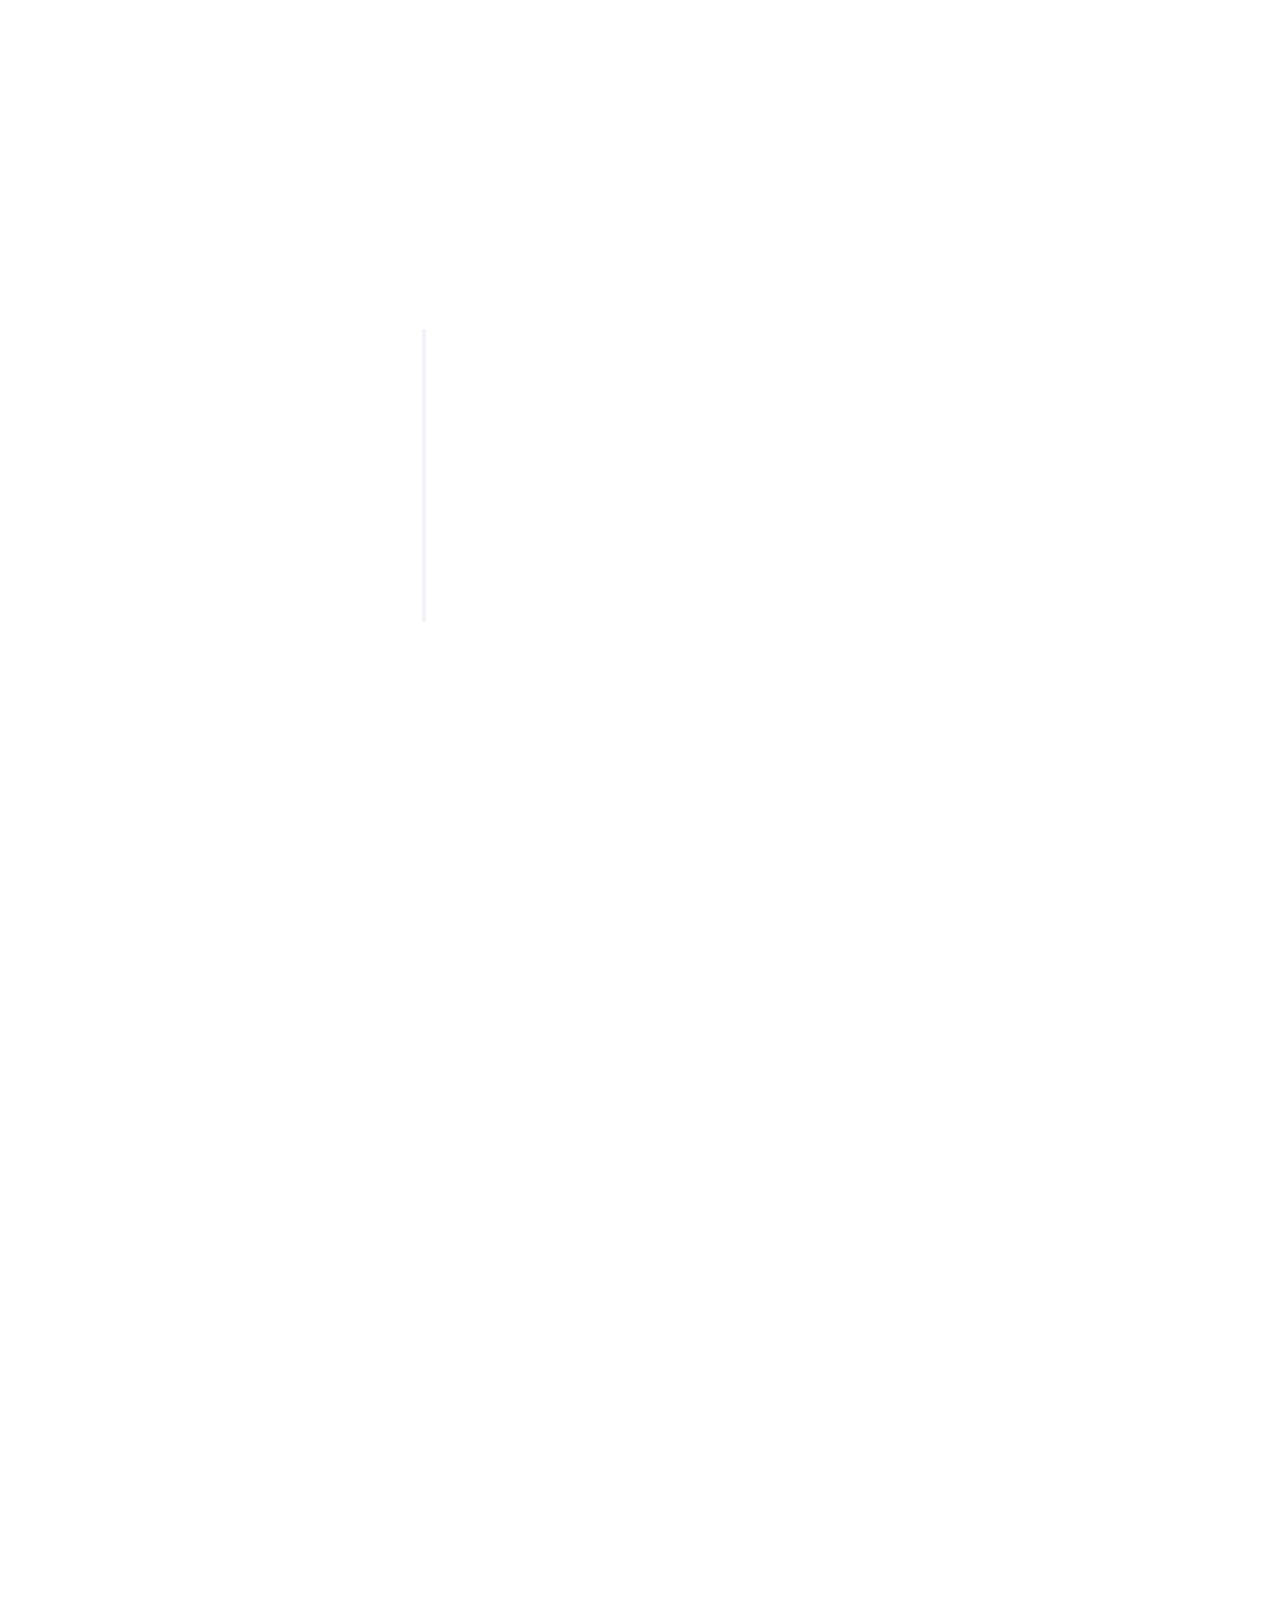
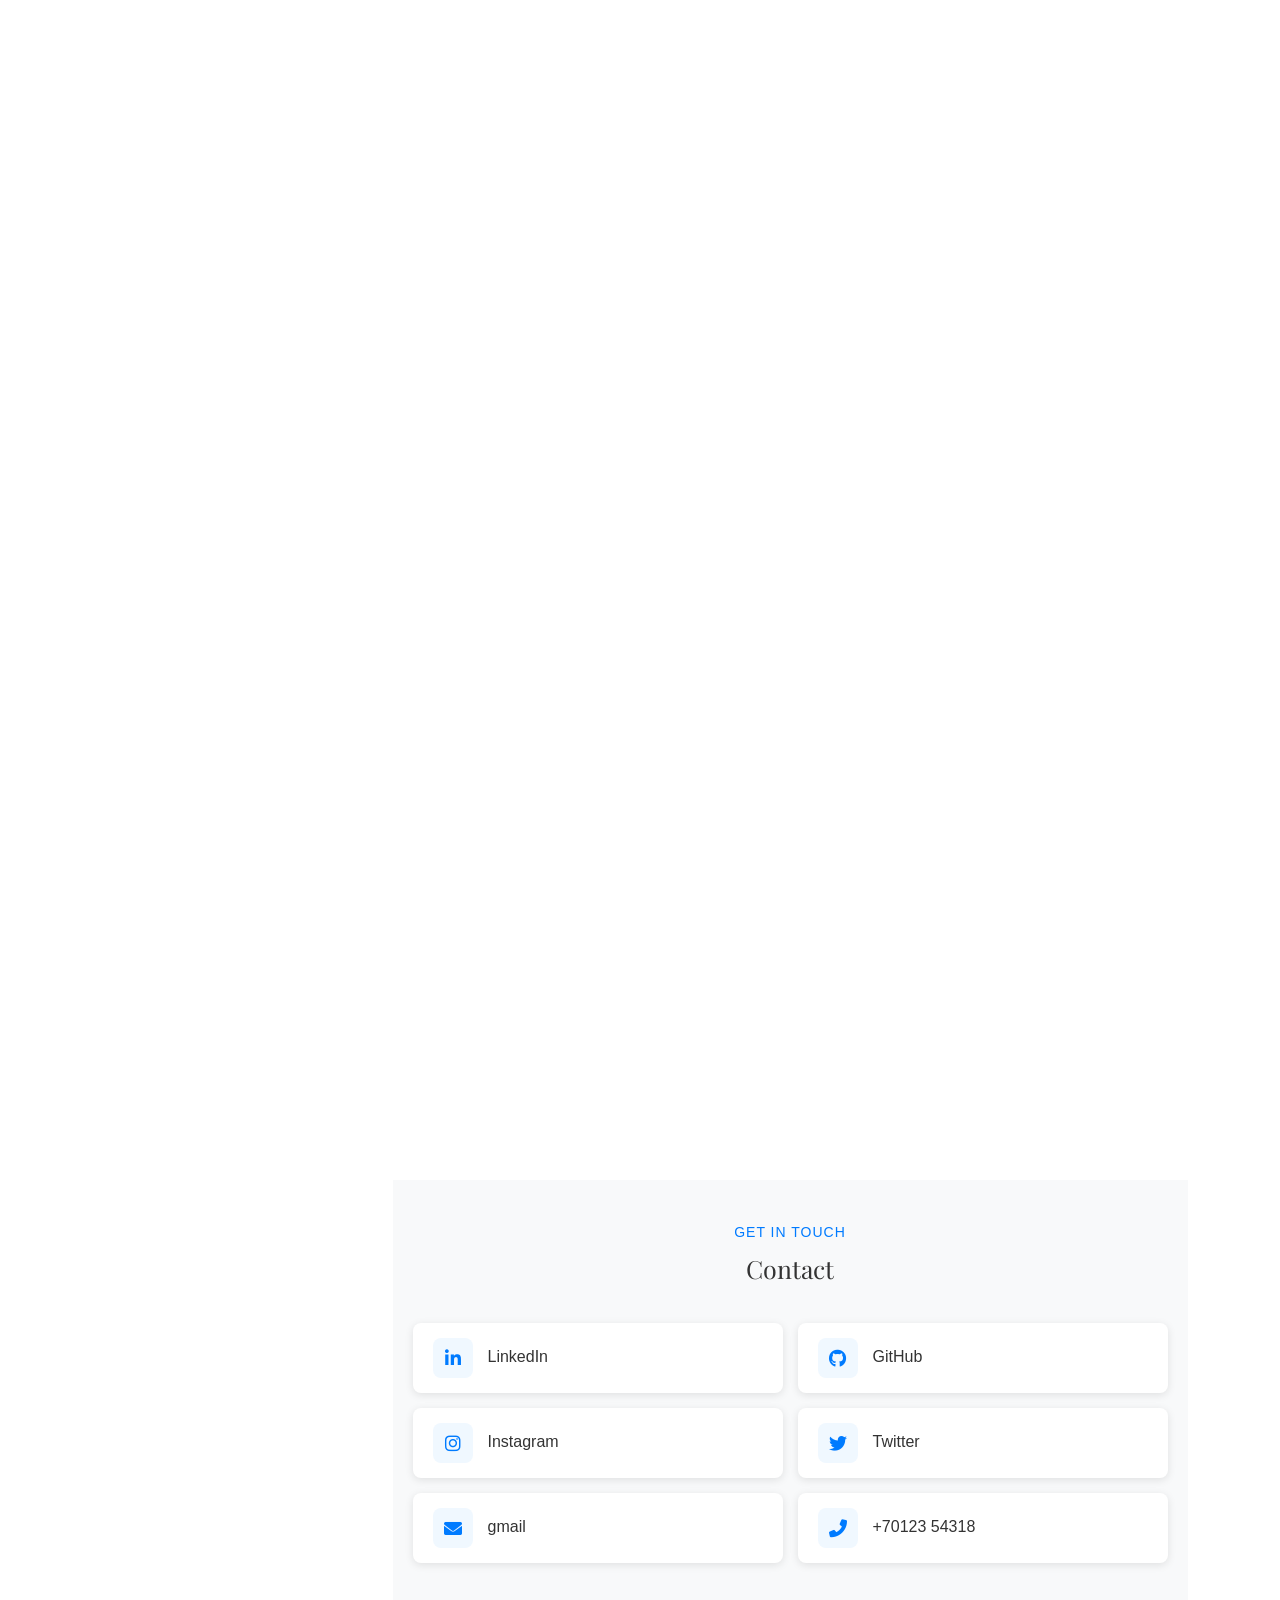
==== commit a4717b0f: "Update portfolio sections: skills, projects, certificates, internships" ====
--- a/index.html
+++ b/index.html
@@ -71,6 +71,7 @@
 						<li><a href="#" data-nav-section="skills">Skills</a></li>
 						<li><a href="#" data-nav-section="education">Education</a></li>
 						<li><a href="#" data-nav-section="experience">Experience</a></li>
+						<li><a href="#" data-nav-section="projects">Projects</a></li>
 						<li><a href="#" data-nav-section="work">Acheivments</a></li>
 						<li><a href="#" data-nav-section="blog">Blog</a></li>
 						<li><a href="#" data-nav-section="contact">Contact</a></li>
@@ -140,10 +141,7 @@
 									<div class="about-desc">
 										<span class="heading-meta">About Us</span>
 										<h2 class="colorlib-heading">Who Am I?</h2>
-										<p><strong>Hi I'm Irfan Mubarak</strong>  an enthusiastic and driven undergraduate specializing in Artificial Intelligence and Data Science. I’m passionate about building intelligent systems that solve real-world problems and improve everyday life.
-														With hands-on experience in Python, TensorFlow, Flask, YOLO, and more, I’ve developed impactful projects such as TAPACD (Theater Anti-Piracy Detection) and an AI-powered stock management system. My interests span across computer vision, time-series forecasting, and full-stack development.
-														I enjoy blending technical knowledge with creativity, and I constantly seek opportunities to learn, innovate, and collaborate. Whether I’m working on a new project, coordinating placements, or exploring new AI tools, I bring energy, curiosity, and a problem-solving mindset to everything I do.</p>
-										<p> .</p>
+										<p><strong>Hi I'm Irfan Mubarak,</strong> an AI & Data Science student specializing in building end-to-end autonomous systems. Experienced in developing multi-agent AI pipelines, real-time computer vision applications, and event-driven automation workflows using LLMs (Gemini, Groq) and production-grade frameworks like CrewAI and LangChain.</p>
 									</div>
 								</div>
 							</div>
@@ -204,8 +202,8 @@
 									<i class="icon-bulb"></i>
 								</span>
 								<div class="desc">
-									<h3>Problem Solving</h3>
-									<p>Skilled at approaching complex challenges with logical thinking and creative strategies, turning abstract ideas into functional solutions.</p>
+									<h3>AI Pipeline Development</h3>
+									<p>Specialized in engineering end-to-end autonomous systems and multi-agent workflows using production-grade frameworks like CrewAI and LangChain.</p>
 								</div>
 							</div>
 						</div>
@@ -215,8 +213,8 @@
 									<i class="icon-display2"></i>
 								</span>
 								<div class="desc">
-									<h3>Python Development</h3>
-									<p>Proficient in Python for building data pipelines, machine learning models, and full-stack web applications using various frameworks </p>
+									<h3>Python & Backend APIs</h3>
+									<p>Proficient in Python for building scalable logic, RESTful APIs, and full-stack solutions using performant frameworks like FastAPI and Flask.</p>
 								</div>
 							</div>
 						</div>
@@ -226,8 +224,8 @@
 									<i class="icon-briefcase3"></i>
 								</span>
 								<div class="desc">
-									<h3>Co-ordination</h3>
-									<p>Actively involved in leading team projects, coordinating placement activities, and fostering a collaborative environment to deliver results efficiently.</p>
+									<h3>LLM Orchestration & RAG</h3>
+									<p>Adept at building stateful, multi-modal interaction systems utilizing LLMs (Gemini, Groq) combined with robust RAG and Vector DB implementations.</p>
 								</div>
 							</div>
 						</div>
@@ -237,8 +235,8 @@
 									<i class="icon-layers2"></i>
 								</span>
 								<div class="desc">
-									<h3>SQL</h3>
-									<p>Competent in SQL for querying large datasets and familiar with Hadoop ecosystem tools like Hive and Pig for scalable data processing.</p>
+									<h3>Workflow Automation</h3>
+									<p>Skilled in designing event-driven automation pipelines connecting multi-source environments via n8n, Google APIs, and custom REST integrations.</p>
 								</div>
 							</div>
 						</div>
@@ -248,8 +246,8 @@
 									<i class="icon-data"></i>
 								</span>
 								<div class="desc">
-									<h3>Data Analysis</h3>
-									<p>Adept at uncovering insights from data using tools like Pandas, NumPy, and Matplotlib, and presenting findings in clear, impactful visuals.</p>
+									<h3>Computer Vision (YOLO)</h3>
+									<p>Experienced in developing real-time, edge-capable applications using YOLOv8, OpenCV, and PyTorch for custom dataset detection tasks.</p>
 								</div>
 							</div>
 						</div>
@@ -259,8 +257,8 @@
 									<i class="icon-probot"></i>
 								</span>
 								<div class="desc">
-									<h3>Machine Learning</h3>
-									<p>Experienced in developing and training models using TensorFlow and scikit-learn for applications like image classification and predictive analytics.</p>
+									<h3>Leadership & Co-ordination</h3>
+									<p>Actively involved in leading projects, coordinating placement activities, and fostering a collaborative environment to deliver technical results efficiently.</p>
 								</div>
 							</div>
 						</div>
@@ -279,7 +277,7 @@
 							<span class="colorlib-counter-label">Cups of coffee</span>
 						</div>
 						<div class="col-md-3 text-center animate-box">
-							<span class="colorlib-counter js-counter" data-from="0" data-to="3" data-speed="5000" data-refresh-interval="50"></span>
+							<span class="colorlib-counter js-counter" data-from="0" data-to="4" data-speed="5000" data-refresh-interval="50"></span>
 							<span class="colorlib-counter-label">Projects</span>
 						</div>
 						<div class="col-md-3 text-center animate-box">
@@ -308,62 +306,62 @@
 						</div>
 						<div class="col-md-6 animate-box" data-animate-effect="fadeInLeft">
 							<div class="progress-wrap">
-								<h3>SQL Query</h3>
+								<h3>LLM Orchestration & RAG</h3>
 								<div class="progress">
-								 	<div class="progress-bar color-1" role="progressbar" aria-valuenow="75"
-								  	aria-valuemin="0" aria-valuemax="100" style="width:75%">
-								    <span>75%</span>
+								 	<div class="progress-bar color-1" role="progressbar" aria-valuenow="90"
+								  	aria-valuemin="0" aria-valuemax="100" style="width:90%">
+								    <span>90%</span>
 								  	</div>
 								</div>
 							</div>
 						</div>
 						<div class="col-md-6 animate-box" data-animate-effect="fadeInRight">
 							<div class="progress-wrap">
-								<h3>Programming in Python</h3>
+								<h3>Computer Vision (YOLOv8) & OpenCV</h3>
 								<div class="progress">
-								 	<div class="progress-bar color-2" role="progressbar" aria-valuenow="60"
-								  	aria-valuemin="0" aria-valuemax="100" style="width:60%">
-								    <span>60%</span>
-								  	</div>
-								</div>
-							</div>
-						</div>
-						<div class="col-md-6 animate-box" data-animate-effect="fadeInLeft">
-							<div class="progress-wrap">
-								<h3>BIG DATA Analytics</h3>
-								<div class="progress">
-								 	<div class="progress-bar color-3" role="progressbar" aria-valuenow="85"
+								 	<div class="progress-bar color-2" role="progressbar" aria-valuenow="85"
 								  	aria-valuemin="0" aria-valuemax="100" style="width:85%">
 								    <span>85%</span>
 								  	</div>
 								</div>
 							</div>
 						</div>
-						<div class="col-md-6 animate-box" data-animate-effect="fadeInRight">
+						<div class="col-md-6 animate-box" data-animate-effect="fadeInLeft">
 							<div class="progress-wrap">
-								<h3>Model Training</h3>
+								<h3>CrewAI & LangChain</h3>
 								<div class="progress">
-								 	<div class="progress-bar color-4" role="progressbar" aria-valuenow="90"
+								 	<div class="progress-bar color-3" role="progressbar" aria-valuenow="90"
 								  	aria-valuemin="0" aria-valuemax="100" style="width:90%">
 								    <span>90%</span>
 								  	</div>
 								</div>
 							</div>
 						</div>
+						<div class="col-md-6 animate-box" data-animate-effect="fadeInRight">
+							<div class="progress-wrap">
+								<h3>Python, FastAPI & Flask</h3>
+								<div class="progress">
+								 	<div class="progress-bar color-4" role="progressbar" aria-valuenow="85"
+								  	aria-valuemin="0" aria-valuemax="100" style="width:85%">
+								    <span>85%</span>
+								  	</div>
+								</div>
+							</div>
+						</div>
 						<div class="col-md-6 animate-box" data-animate-effect="fadeInLeft">
 							<div class="progress-wrap">
-								<h3>OPEN CV</h3>
+								<h3>n8n Workflow Automation & APIs</h3>
 								<div class="progress">
-								 	<div class="progress-bar color-5" role="progressbar" aria-valuenow="70"
-								  	aria-valuemin="0" aria-valuemax="100" style="width:70%">
-								    <span>70%</span>
+								 	<div class="progress-bar color-5" role="progressbar" aria-valuenow="80"
+								  	aria-valuemin="0" aria-valuemax="100" style="width:80%">
+								    <span>80%</span>
 								  	</div>
 								</div>
 							</div>
 						</div>
 						<div class="col-md-6 animate-box" data-animate-effect="fadeInRight">
 							<div class="progress-wrap">
-								<h3>programming in c</h3>
+								<h3>Pinecone DB & Cloud APIs</h3>
 								<div class="progress">
 								 	<div class="progress-bar color-6" role="progressbar" aria-valuenow="80"
 								  	aria-valuemin="0" aria-valuemax="100" style="width:80%">
@@ -399,7 +397,7 @@
 									         <div class="panel-body">
 									            <div class="row">
 										      		<div class="col-md-6">
-										      			<p>MES College Of Engineering<br>Kuttipuram<br>2022- </p>
+										      			<p>MES College of Engineering, Kuttippuram<br>APJ Abdul Kalam Technological University<br>2022- </p>
 										      		</div>
 										      		<div class="col-md-6">
 										      			<p>I am currently pursuing a Bachelor's degree in AI & Data Science, where I’ve gained a strong foundation in machine learning, data analytics, programming, and emerging technologies. The curriculum has empowered me to apply theory into practice through hands-on projects, internships, and research-driven innovation.</p>
@@ -448,18 +446,15 @@
 				         <div class="timeline-centered">
 					         <article class="timeline-entry animate-box" data-animate-effect="fadeInLeft">
 					            <div class="timeline-entry-inner">
-
 					               <div class="timeline-icon color-1">
 					                  <i class="icon-pen2"></i>
 					               </div>
-
 					               <div class="timeline-label">
-					                  <h2><a href="#">AI & Data Science Engineer</a> <span>2022-present</span></h2>
-					                  <p>Engaged in developing AI-driven solutions with a focus on real-time applications. Contributed to model design, data preprocessing, and end-to-end deployment using tools like Python, TensorFlow, and Flask.</p>
+					                  <h2><a href="#">AI Intern — Ilmora AI Solutions</a> <span>Jul 2025 – Oct 2025</span></h2>
+					                  <p>Contributed to AI-driven projects focused on real-world automation and model performance evaluation.</p>
 					               </div>
 					            </div>
 					         </article>
-
 
 					         <article class="timeline-entry animate-box" data-animate-effect="fadeInRight">
 					            <div class="timeline-entry-inner">
@@ -467,44 +462,8 @@
 					                  <i class="icon-pen2"></i>
 					               </div>
 					               <div class="timeline-label">
-					               	<h2><a href="#">Front End Developer </a> <span>2024-present</span></h2>
-					                  <p>Worked on building responsive and interactive web interfaces using HTML, CSS, JavaScript, and Bootstrap. Collaborated with backend teams to ensure seamless UI/UX integration and user-friendly design.</p>
-					               </div>
-					            </div>
-					         </article>
-
-					         <article class="timeline-entry animate-box" data-animate-effect="fadeInLeft">
-					            <div class="timeline-entry-inner">
-					               <div class="timeline-icon color-3">
-					                  <i class="icon-pen2"></i>
-					               </div>
-					               <div class="timeline-label">
-					               	<h2><a href="#">Machine Learning Engineer</a> <span>2024-present</span></h2>
-					                  <p>Even the all-powerful Pointing has no control about the blind texts it is an almost unorthographic life One day however a small line of blind text by the name of Lorem Ipsum decided to leave for the far World of Grammar.</p>
-					               </div>
-					            </div>
-					         </article>
-
-					         <article class="timeline-entry animate-box" data-animate-effect="fadeInTop">
-					            <div class="timeline-entry-inner">
-					               <div class="timeline-icon color-4">
-					                  <i class="icon-pen2"></i>
-					               </div>
-					               <div class="timeline-label">
-					               	<h2><a href="#">Placement Co-ordinator Mesce</a> <span>2024-</span></h2>
-					                  <p>Led placement-related activities including student training, communication with companies, and event coordination. Strengthened organizational and interpersonal skills while working in a fast-paced environment.</p>
-					               </div>
-					            </div>
-					         </article>
-
-					         <article class="timeline-entry animate-box" data-animate-effect="fadeInLeft">
-					            <div class="timeline-entry-inner">
-					               <div class="timeline-icon color-5">
-					                  <i class="icon-pen2"></i>
-					               </div>
-					               <div class="timeline-label">
-					               	<h2><a href="#">Hackathon Particpant</a> <span>2024-present</span></h2>
-					                  <p>Actively participated in technical hackathons, showcasing skills in teamwork, rapid problem-solving, and prototype development. Contributed to building innovative solutions under tight deadlines.</p>
+					               	<h2><a href="#">Student Placement Co-ordinator — MESCE</a> <span>2024 – 2026</span></h2>
+					                  <p>Led recruitment drives and coordinated between corporate recruiters and university faculty.</p>
 					               </div>
 					            </div>
 					         </article>
@@ -521,6 +480,77 @@
 				</div>
 			</section>
 
+			<section class="colorlib-projects" data-section="projects">
+				<div class="colorlib-narrow-content">
+					<div class="row">
+						<div class="col-md-6 col-md-offset-3 col-md-pull-3 animate-box" data-animate-effect="fadeInLeft">
+							<span class="heading-meta">My Work</span>
+							<h2 class="colorlib-heading animate-box">Projects</h2>
+						</div>
+					</div>
+					<div class="row" style="display: flex;">
+						<div class="col-md-6 animate-box" data-animate-effect="fadeInLeft" style="display: flex;">
+							<div class="blog-entry" style="padding: 20px; box-shadow: 0 4px 6px rgba(0,0,0,0.1); border-radius: 8px; display: flex; flex-direction: column; width: 100%;">
+                                <div class="desc" style="margin-bottom: 20px; min-height: 55px;">
+                                    <h3><a href="https://github.com/irfanmubarak30/Real-Time-Multi-Modal-Conversational-AI-System-LLM-Voice-RAG-" target="_blank" style="font-weight: 600;">Real-Time Multi-Modal Conversational AI</a></h3>
+                                </div>
+								<a href="https://github.com/irfanmubarak30/Real-Time-Multi-Modal-Conversational-AI-System-LLM-Voice-RAG-" target="_blank" class="blog-img" style="margin-bottom: 20px;">
+                                    <img src="images/convo.jpg" class="img-responsive" alt="Project Image" style="width: 100%; height: 300px; object-fit: cover; border-radius: 4px; box-shadow: 0 2px 4px rgba(0,0,0,0.1);">
+                                </a>
+								<div class="desc" style="flex-grow: 1; display: flex; flex-direction: column; justify-content: space-between;">
+									<p style="margin-bottom: 15px;">A sophisticated conversational AI system integrating LLMs, voice processing, and RAG with session-aware decision making.</p>
+                                    <p style="margin-bottom: 0;"><a href="https://github.com/irfanmubarak30/Real-Time-Multi-Modal-Conversational-AI-System-LLM-Voice-RAG-" target="_blank" class="btn btn-primary btn-sm"><i class="icon-github"></i> GitHub Repository</a></p>
+								</div>
+							</div>
+						</div>
+						<div class="col-md-6 animate-box" data-animate-effect="fadeInRight" style="display: flex;">
+							<div class="blog-entry" style="padding: 20px; box-shadow: 0 4px 6px rgba(0,0,0,0.1); border-radius: 8px; display: flex; flex-direction: column; width: 100%;">
+                                <div class="desc" style="margin-bottom: 20px; min-height: 55px;">
+                                    <h3><a href="https://github.com/irfanmubarak30/AI-Based-Surveillance-System-for-Camera-Detection-" target="_blank" style="font-weight: 600;">AI-Based Surveillance System</a></h3>
+                                </div>
+								<a href="https://github.com/irfanmubarak30/AI-Based-Surveillance-System-for-Camera-Detection-" target="_blank" class="blog-img" style="margin-bottom: 20px;">
+                                    <img src="images/camera.jpeg" class="img-responsive" alt="Project Image" style="width: 100%; height: 300px; object-fit: cover; border-radius: 4px; box-shadow: 0 2px 4px rgba(0,0,0,0.1);">
+                                </a>
+								<div class="desc" style="flex-grow: 1; display: flex; flex-direction: column; justify-content: space-between;">
+									<p style="margin-bottom: 15px;">Real-time edge-capable surveillance system for detecting unauthorized device usage in constrained environments.</p>
+                                    <p style="margin-bottom: 0;"><a href="https://github.com/irfanmubarak30/AI-Based-Surveillance-System-for-Camera-Detection-" target="_blank" class="btn btn-primary btn-sm"><i class="icon-github"></i> GitHub Repository</a></p>
+								</div>
+							</div>
+						</div>
+					</div>
+					<div class="row" style="display: flex;">
+						<div class="col-md-6 animate-box" data-animate-effect="fadeInLeft" style="display: flex;">
+							<div class="blog-entry" style="padding: 20px; box-shadow: 0 4px 6px rgba(0,0,0,0.1); border-radius: 8px; display: flex; flex-direction: column; width: 100%;">
+                                <div class="desc" style="margin-bottom: 20px; min-height: 55px;">
+                                    <h3><a href="https://github.com/irfanmubarak30/multi-agent-llm-decision-system" target="_blank" style="font-weight: 600;">Multi-Agent LLM Decision System</a></h3>
+                                </div>
+								<a href="https://github.com/irfanmubarak30/multi-agent-llm-decision-system" target="_blank" class="blog-img" style="margin-bottom: 20px;">
+                                    <img src="images/Multiagent-debate.png" class="img-responsive" alt="Project Image" style="width: 100%; height: 300px; object-fit: cover; border-radius: 4px; box-shadow: 0 2px 4px rgba(0,0,0,0.1);">
+                                </a>
+								<div class="desc" style="flex-grow: 1; display: flex; flex-direction: column; justify-content: space-between;">
+									<p style="margin-bottom: 15px;">An AI-based tool recommender system that identifies the best tools for users using a multi-agent workflow.</p>
+                                    <p style="margin-bottom: 0;"><a href="https://github.com/irfanmubarak30/multi-agent-llm-decision-system" target="_blank" class="btn btn-primary btn-sm"><i class="icon-github"></i> GitHub Repository</a></p>
+								</div>
+							</div>
+						</div>
+						<div class="col-md-6 animate-box" data-animate-effect="fadeInRight" style="display: flex;">
+							<div class="blog-entry" style="padding: 20px; box-shadow: 0 4px 6px rgba(0,0,0,0.1); border-radius: 8px; display: flex; flex-direction: column; width: 100%;">
+                                <div class="desc" style="margin-bottom: 20px; min-height: 55px;">
+                                    <h3><a href="https://github.com/irfanmubarak30/ai_hr_platform" target="_blank" style="font-weight: 600;">AI HR Platform</a></h3>
+                                </div>
+								<a href="https://github.com/irfanmubarak30/ai_hr_platform" target="_blank" class="blog-img" style="margin-bottom: 20px;">
+                                    <img src="images/AIand-HR.jpeg" class="img-responsive" alt="Project Image" style="width: 100%; height: 300px; object-fit: cover; border-radius: 4px; box-shadow: 0 2px 4px rgba(0,0,0,0.1);">
+                                </a>
+								<div class="desc" style="flex-grow: 1; display: flex; flex-direction: column; justify-content: space-between;">
+									<p style="margin-bottom: 15px;">AI-driven automation system integrating multi-source data pipelines and real-time event handling using LLMs.</p>
+                                    <p style="margin-bottom: 0;"><a href="https://github.com/irfanmubarak30/ai_hr_platform" target="_blank" class="btn btn-primary btn-sm"><i class="icon-github"></i> GitHub Repository</a></p>
+								</div>
+							</div>
+						</div>
+					</div>
+				</div>
+			</section>
+
 			<section class="colorlib-work" data-section="work">
 				<div class="colorlib-narrow-content">
 					<div class="row">
@@ -533,136 +563,110 @@
 <div class="row row-bottom-padded-sm animate-box" data-animate-effect="fadeInLeft">
     <div class="col-md-12">
         <p class="work-menu">
-            <span><a href="#" class="active" id="ai-projects-tab">AI Projects</a></span>
-            <span><a href="#" id="apps-tab">Certifications</a></span>
+            <span><a href="#" class="active" id="apps-tab">Certifications</a></span>
             <span><a href="#" id="internships-tab">internships</a></span>
         </p>
     </div>
 </div>
 
-<!-- AI Projects Section (Visible by default) -->
-<div id="ai-projects-section">
-    <div class="row">
-        <div class="col-md-6 animate-box" data-animate-effect="fadeInLeft">
-            <div class="project" style="background-image: url(images/img-1.jpg);">
+<!-- Apps Section (Visible by default) -->
+<div id="apps-section" style="display: block;">
+    <div id="initial-certs" class="row" style="display: flex; flex-wrap: wrap;">
+        <div class="col-md-6 animate-box" data-animate-effect="fadeInLeft" style="display: flex;">
+            <div class="project" style="background-image: url(images/img-10.png); width: 100%; min-height: 350px;">
                 <div class="desc">
                     <div class="con">
-                        <h3><a href="work.html">TAPACD (Theater Anti-Piracy AI Camera Detection):</a></h3>
-                        <span>An AI-based surveillance system that detects unauthorized phone cameras in theaters.
-Built using YOLOv5 and OpenCV for real-time object detection and tracking.
-Includes a Flask-based backend to manage alerts and detection logs.</span>
+                        <h3><a href="work.html">ai trainee completeing Certificate</a></h3>
+                        <span>(ilmora solutions)</span>
                         <p class="icon">
-                            <span><a href="https://github.com/IrfanPJ/TAPACD"><i class="icon-github"></i> learn more</a></span>
-                            <span><a href="#"><i class="icon-heart"></i> Completed</a></span>
+                            <span><a href="#"><i class="icon-github"></i> view more</a></span>
+                            <span><a href="#"><i class="icon-heart"></i> 28</a></span>
                         </p>
                     </div>
                 </div>
             </div>
         </div>
-        <div class="col-md-6 animate-box" data-animate-effect="fadeInRight">
-            <div class="project" style="background-image: url(images/img-2.jpg);">
+        <div class="col-md-6 animate-box" data-animate-effect="fadeInRight" style="display: flex;">
+            <div class="project" style="background-image: url(images/img-7.png); width: 100%; min-height: 350px;">
                 <div class="desc">
                     <div class="con">
-                        <h3><a href="work.html">AI inventory Managing System</a></h3>
-                        <span>An AI-enhanced Kanban board for inventory prediction using LSTM time-series models.
-Combines Flask API for backend predictions with a dynamic React frontend.
-Helps visualize, manage, and forecast stock levels efficiently</span>
+                        <h3><a href="work.html">Hackethon</a></h3>
+                        <span>ADTEC MESCE</span>
                         <p class="icon">
-                             <span><a href="https://github.com/IrfanPJ/TAPACD"><i class="icon-github"></i> learn more</a></span>
-                            <span><a href="#"><i class="icon-heart"></i>  Completed</a></span>
+                            <span><a href="#"><i class="icon-github"></i> view more</a></span>
+                            <span><a href="#"><i class="icon-heart"></i> 42</a></span>
+                        </p>
+                    </div>
+                </div>
+            </div>
+        </div>
+        <div class="col-md-6 animate-box" data-animate-effect="fadeInLeft" style="display: flex;">
+            <div class="project" style="background-image: url(images/img-8.png); width: 100%; min-height: 350px;">
+                <div class="desc">
+                    <div class="con">
+                        <h3><a href="work.html">1 million prompters</a></h3>
+                        <span></span>
+                        <p class="icon">
+                             <span><a href="#"><i class="icon-github"></i> view more</a></span>
+                            <span><a href="#"><i class="icon-heart"></i> 87</a></span>
+                        </p>
+                    </div>
+                </div>
+            </div>
+        </div>
+        <div class="col-md-6 animate-box" data-animate-effect="fadeInRight" style="display: flex;">
+            <div class="project" style="background-image: url(images/img-9.png); width: 100%; min-height: 350px;">
+                <div class="desc">
+                    <div class="con">
+                        <h3><a href="work.html">R Programming</a></h3>
+                        <span>SkillUp</span>
+                        <p class="icon">
+                             <span><a href="#"><i class="icon-github"></i> view more</a></span>
+                            <span><a href="#"><i class="icon-heart"></i> 55</a></span>
                         </p>
                     </div>
                 </div>
             </div>
         </div>
     </div>
-</div>
-<!-- Apps Section (Hidden by default) -->
-<div id="apps-section" style="display: none;">
-    <div class="row">
-        <div class="col-md-6 animate-box" data-animate-effect="fadeInLeft">
-            <div class="project" style="background-image: url(images/img-10.png);">
-                <div class="desc">
-                    <div class="con">
-                        <h3><a href="work.html">R Programming for Beginners</a></h3>
-                        <span>(Certificate Code: 7724812)</span>
-                        <p class="icon">
-                            <span><a href="https://github.com/irfanmubarak30"><i class="icon-github"></i> view more</a></span>
-                            <span><a href="#"><i class="icon-heart"></i> 28</a></span>
-                        </p>
-                    </div>
-                </div>
-            </div>
-        </div>
-        <div class="col-md-6 animate-box" data-animate-effect="fadeInRight">
-            <div class="project" style="background-image: url(images/img-7.png);">
+    <div id="extra-certs" class="row" style="display: none; flex-wrap: wrap;">
+        <div class="col-md-6 animate-box" data-animate-effect="fadeInLeft" style="display: flex;">
+            <div class="project" style="background-image: url(images/img-11.png); width: 100%; min-height: 350px;">
                 <div class="desc">
                     <div class="con">
                         <h3><a href="work.html">Apache Pig 101</a></h3>
-                        <span>Big Data Processing Tool</span>
+                        <span>Cognitive Classes</span>
                         <p class="icon">
-                            <span><a href="https://github.com/irfanmubarak30"><i class="icon-github"></i> view more</a></span>
+                            <span><a href="#"><i class="icon-github"></i> view more</a></span>
                             <span><a href="#"><i class="icon-heart"></i> 42</a></span>
                         </p>
                     </div>
                 </div>
             </div>
         </div>
-        <!-- New App 1 -->
-        <div class="col-md-6 animate-box" data-animate-effect="fadeInLeft">
-            <div class="project" style="background-image: url(images/img-8.png);">
+        <div class="col-md-6 animate-box" data-animate-effect="fadeInRight" style="display: flex;">
+            <div class="project" style="background-image: url(images/img-12.png); width: 100%; min-height: 350px;">
                 <div class="desc">
                     <div class="con">
-                        <h3><a href="work.html"> Accessing Hadoop Data Using Hive</a></h3>
-                        <span>IBM Developer Skills Network</span>
+                        <h3><a href="work.html">Accessing Hadoop Using Hive</a></h3>
+                        <span>Cognitive Classes</span>
                         <p class="icon">
-                             <span><a href="https://github.com/irfanmubarak30"><i class="icon-github"></i> view more</a></span>
+                             <span><a href="#"><i class="icon-github"></i> view more</a></span>
                             <span><a href="#"><i class="icon-heart"></i> 87</a></span>
                         </p>
                     </div>
                 </div>
             </div>
         </div>
-        <!-- New App 2 -->
-        <div class="col-md-6 animate-box" data-animate-effect="fadeInRight">
-            <div class="project" style="background-image: url(images/img-9.png);">
+        <div class="col-md-6 animate-box" data-animate-effect="fadeInLeft" style="display: flex;">
+            <div class="project" style="background-image: url(images/img-13.png); width: 100%; min-height: 350px;">
                 <div class="desc">
                     <div class="con">
-                        <h3><a href="work.html"> Artifial Intelligence And Embedded Systems</a></h3>
-                        <span>LAZARUX 1.0 by IEEE abd IEDC</span>
+                        <h3><a href="work.html">Artificial Intelligence And Embedded Systems</a></h3>
+                        <span>LAZARUX 1.0 by IEEE and IEDC</span>
                         <p class="icon">
-                             <span><a href="https://github.com/irfanmubarak30"><i class="icon-github"></i> view more</a></span>
+                             <span><a href="#"><i class="icon-github"></i> view more</a></span>
                             <span><a href="#"><i class="icon-heart"></i> 65</a></span>
-                        </p>
-                    </div>
-                </div>
-            </div>
-        </div>
-        <!-- New App 3 -->
-        <div class="col-md-6 animate-box" data-animate-effect="fadeInLeft">
-            <div class="project" style="background-image: url(images/appk-5.jpg);">
-                <div class="desc">
-                    <div class="con">
-                        <h3><a href="work.html"></a></h3>
-                        <span></span>
-                        <p class="icon">
-                            <span><a href="https://github.com/irfanmubarak30"><i class="icon-githubkl"></i></a></span>
-                            <span><a href="#"><i class="icon-hearklkt"></i></a></span>
-                        </p>
-                    </div>
-                </div>
-            </div>
-        </div>
-        <!-- New App 4 -->
-        <div class="col-md-6 animate-box" data-animate-effect="fadeInRight">
-            <div class="project" style="background-image: url(images/appk-6.jpg);">
-                <div class="desc">
-                    <div class="con">
-                        <h3><a href="work.html"></a></h3>
-                        <span></span>
-                        <p class="icon">
-                           <span><a href="https://github.com/irfanmubarak30"><i class="icon-githubkl"></i></a></span>
-                            <span><a href="#"><i class="icon-heartkl"></i></a></span>
                         </p>
                     </div>
                 </div>
@@ -672,97 +676,17 @@
 </div>
 <!-- Internships Section (Hidden by default) -->
 <div id="internships-section" style="display: none;">
-    <div class="row">
+    <div class="row" style="display: flex; justify-content: center;">
         <!-- Internship 1 -->
         <div class="col-md-6 animate-box animated" data-animate-effect="fadeInLeft">
-            <div class="project" style="background-image: url(images/intern-1.jpg);">
+            <div class="project" style="background-image: url('images/internship 1.png'); width: 100%; min-height: 350px;">
                 <div class="desc">
                     <div class="con">
-                        <h3><a href="work.html">Data Engineer Intern</a></h3>
-                        <span>Cognifyz Technologies</span>
+                        <h3><a href="work.html">AI Intern</a></h3>
+                        <span>Ilmora AI Solutions</span>
                         <p class="icon">
                             <span><a href="https://www.linkedin.com/in/irfan-mubarak-k/"><i class="icon-github"></i>view more</a></span>
-                            <span><a href="#"><i class="icon-calendar"></i> 2024-</a></span>
-                        </p>
-                    </div>
-                </div>
-            </div>
-        </div>
-        
-        <!-- Internship 2 -->
-        <div class="col-md-6 animate-box animated" data-animate-effect="fadeInRight">
-            <div class="project" style="background-image: url(images/intern-2.jpg);">
-                <div class="desc">
-                    <div class="con">
-                        <h3><a href="work.html"></a></h3>
-                        <span></span>
-                        <p class="icon">
-                            <span><a href="#"><i class="icon-leye"></i> </a></span>
-                            <span><a href="#"><i class="icon-cjalendar"></i> </a></span>
-                        </p>
-                    </div>
-                </div>
-            </div>
-        </div>
-        
-        <!-- Internship 3 -->
-        <div class="col-md-6 animate-box animated" data-animate-effect="fadeInLeft">
-            <div class="project" style="background-image: url(images/intern-3.jpg);">
-                <div class="desc">
-                    <div class="con">
-                        <h3><a href="work.html"></a></h3>
-                        <span></span>
-                        <p class="icon">
-                            <span><a href="#"><i class="icon-eljklye"></i> </a></span>
-                            <span><a href="#"><i class="icon-calenjhjhdar"></i> </a></span>
-                        </p>
-                    </div>
-                </div>
-            </div>
-        </div>
-        
-        <!-- Internship 4 -->
-        <div class="col-md-6 animate-box animated" data-animate-effect="fadeInRight">
-            <div class="project" style="background-image: url(images/intern-4.jpg);">
-                <div class="desc">
-                    <div class="con">
-                        <h3><a href="work.html"></a></h3>
-                        <span></span>
-                        <p class="icon">
-                            <span><a href="#"><i class="icon-eybbe"></i> </a></span>
-                            <span><a href="#"><i class="icon-calendanjr"></i> </a></span>
-                        </p>
-                    </div>
-                </div>
-            </div>
-        </div>
-        
-        <!-- Internship 5 -->
-        <div class="col-md-6 animate-box animated" data-animate-effect="fadeInLeft">
-            <div class="project" style="background-image: url(images/intern-5.jpg);">
-                <div class="desc">
-                    <div class="con">
-                        <h3><a href="work.html"></a></h3>
-                        <span></span>
-                        <p class="icon">
-                            <span><a href="#"><i class="icon-eyenj"></i> </a></span>
-                            <span><a href="#"><i class="icon-calendknjar"></i> </a></span>
-                        </p>
-                    </div>
-                </div>
-            </div>
-        </div>
-        
-        <!-- Internship 6 -->
-        <div class="col-md-6 animate-box animated" data-animate-effect="fadeInRight">
-            <div class="project" style="background-image: url(images/intern-6.jpg);">
-                <div class="desc">
-                    <div class="con">
-                        <h3><a href="work.html"></a></h3>
-                        <span> </span>
-                        <p class="icon">
-                            <span><a href="#"><i class="icon-eyhje"></i> </a></span>
-                            <span><a href="#"><i class="icon-calendjhar"></i> </a></span>
+                            <span><a href="#"><i class="icon-calendar"></i> 2025</a></span>
                         </p>
                     </div>
                 </div>
@@ -772,39 +696,28 @@
 </div>
 
 <!-- Load More Button -->
-<div class="row">
-    <div class="col-md-12 animate-box">
-        <p><a href="#" class="btn btn-primary btn-lg btn-load-more">Load more <i class="icon-reload"></i></a></p>
+<div class="row" id="load-more-row">
+    <div class="col-md-12 animate-box" style="text-align: center;">
+        <p><a href="#" id="load-more-certs-btn" class="btn btn-primary btn-lg btn-load-more">Load more <i class="icon-reload"></i></a></p>
     </div>
 </div>
 
 <!-- Tab Switching JavaScript -->
 <script>
 document.addEventListener('DOMContentLoaded', function() {
-    const aiTab = document.getElementById('ai-projects-tab');
     const appsTab = document.getElementById('apps-tab');
     const internshipsTab = document.getElementById('internships-tab');
-    const aiSection = document.getElementById('ai-projects-section');
     const appsSection = document.getElementById('apps-section');
     const internshipsSection = document.getElementById('internships-section');
+    const loadMoreRow = document.getElementById('load-more-row');
     
     // Function to hide all sections and remove active classes
     function hideAllSections() {
-        aiSection.style.display = 'none';
         appsSection.style.display = 'none';
         internshipsSection.style.display = 'none';
-        aiTab.classList.remove('active');
         appsTab.classList.remove('active');
         internshipsTab.classList.remove('active');
     }
-    
-    // Switch to AI Projects
-    aiTab.addEventListener('click', function(e) {
-        e.preventDefault();
-        hideAllSections();
-        aiTab.classList.add('active');
-        aiSection.style.display = 'block';
-    });
     
     // Switch to Apps
     appsTab.addEventListener('click', function(e) {
@@ -812,6 +725,7 @@
         hideAllSections();
         appsTab.classList.add('active');
         appsSection.style.display = 'block';
+        loadMoreRow.style.display = 'block'; // Show load more on certs tab
     });
     
     // Switch to Internships
@@ -820,6 +734,7 @@
         hideAllSections();
         internshipsTab.classList.add('active');
         internshipsSection.style.display = 'block';
+        loadMoreRow.style.display = 'none'; // Hide load more on internships tab
         
         // Trigger animations for internship cards
         setTimeout(function() {
@@ -834,6 +749,26 @@
             });
         }, 50);
     });
+
+    // Load More Logic for Certificates
+    const loadMoreCertsBtn = document.getElementById('load-more-certs-btn');
+    const initialCerts = document.getElementById('initial-certs');
+    const extraCerts = document.getElementById('extra-certs');
+
+    if (loadMoreCertsBtn) {
+        loadMoreCertsBtn.addEventListener('click', function(e) {
+            e.preventDefault();
+            if (initialCerts.style.display !== 'none') {
+                initialCerts.style.display = 'none';
+                extraCerts.style.display = 'flex';
+                loadMoreCertsBtn.innerHTML = 'Show Previous <i class="icon-reload"></i>';
+            } else {
+                initialCerts.style.display = 'flex';
+                extraCerts.style.display = 'none';
+                loadMoreCertsBtn.innerHTML = 'Load more <i class="icon-reload"></i>';
+            }
+        });
+    }
 });
 </script>
 
@@ -883,43 +818,18 @@
 							<h2 class="colorlib-heading">Recent Blog</h2>
 						</div>
 					</div>
-					<div class="row">
-						<div class="col-md-4 col-sm-6 animate-box" data-animate-effect="fadeInLeft">
-							<div class="blog-entry">
-								<a href="blog.html" class="blog-img"><img src="images/blog-1.jpg" class="img-responsive" alt="HTML5 Bootstrap Template by colorlib.com"></a>
+					<div class="row" style="display: flex; justify-content: center;">
+						<div class="col-md-8 col-sm-12 animate-box" data-animate-effect="fadeInLeft">
+							<div class="blog-entry" style="padding: 20px; box-shadow: 0 4px 6px rgba(0,0,0,0.1); border-radius: 8px;">
+								<a href="https://medium.com/@irfanmubarak732/illuminating-intellegence-with-ilmora-cc93c8cbe70a" target="_blank" class="blog-img" style="margin-bottom: 20px;">
+                                    <img src="images/blog-1.png" class="img-responsive" alt="Blog Image" style="width: 100%; height: 350px; object-fit: cover; border-radius: 4px;">
+                                </a>
 								<div class="desc">
-									<span><small>march 27, 2024 </small> | <small> innovations </small> | <small> <i class="icon-bubble3"></i> 4</small></span>
-									<h3><a href="blog.html">prevent piracy using AI</a></h3>
-									<p>This blog dives into how AI and computer vision techniques can be used to detect and prevent illegal camera recordings in movie theaters.
-It explains the concept behind the TAPACD project, highlighting the use of YOLO and real-time surveillance for anti-piracy measures.</p>
-								</div>
-							</div>
-						</div>
-						<div class="col-md-4 col-sm-6 animate-box" data-animate-effect="fadeInRight">
-							<div class="blog-entry">
-								<a href="blog.html" class="blog-img"><img src="images/blog-2.png" class="img-responsive" alt="HTML5 Bootstrap Template by colorlib.com"></a>
-								<div class="desc">
-									<span><small>April 14, 2025 </small> | <small>Truth</small> | <small> <i class="icon-bubble3"></i> 4</small></span>
-									<h3><a href="blog.html">how messed up is ktu</a></h3>
-									<p>A candid reflection on the challenges and inconsistencies faced by students under the Kerala Technological University (KTU) system.
-It discusses issues like exam scheduling, academic pressure, and system-level flaws from a student’s perspective.</p>
-								</div>
-							</div>
-						</div>
-						<div class="col-md-4 col-sm-6 animate-box" data-animate-effect="fadeInLeft">
-							<div class="blog-entry">
-								<a href="blog.html" class="blog-img"><img src="images/blog-3.jpg" class="img-responsive" alt="HTML5 Bootstrap Template by colorlib.com"></a>
-								<div class="desc">
-									<span><small>April 14, 2018 </small> | <small> Inspiration </small> | <small> <i class="icon-bubble3"></i> 4</small></span>
-									<h3><a href="blog.html">moments before disaster</a></h3>
-									<p>Last-minute studying often leads to stress and confusion, making it hard to retain information effectively. It causes poor time management and leaves little room for understanding complex topics.</p>
-								</div>
-							</div>
-						</div>
-					</div>
-					<div class="row">
-						<div class="col-md-12 animate-box">
-							<p><a href="#" class="btn btn-primary btn-lg btn-load-more">Load more <i class="icon-reload"></i></a></p>
+									<h3 style="margin-bottom: 15px; font-size: 24px;"><a href="https://medium.com/@irfanmubarak732/illuminating-intellegence-with-ilmora-cc93c8cbe70a" target="_blank" style="font-weight: 600;">Illuminating Intelligence with Ilmora</a></h3>
+									<p style="margin-bottom: 20px; font-size: 16px;">Driven by an intense passion to build and deploy intelligent automation systems, I explore how artificial intelligence transforms practical workflows. This article dives into real-world AI applications, LLM orchestrations, and the critical insights gained from pushing the boundaries of what is possible dynamically in real-world environments.</p>
+                                    <p><a href="https://medium.com/@irfanmubarak732/illuminating-intellegence-with-ilmora-cc93c8cbe70a" target="_blank" class="btn btn-primary btn-sm" style="font-weight: 600;"><i class="icon-link"></i> Read Full Article on Medium</a></p>
+								</div>
+							</div>
 						</div>
 					</div>
 				</div>
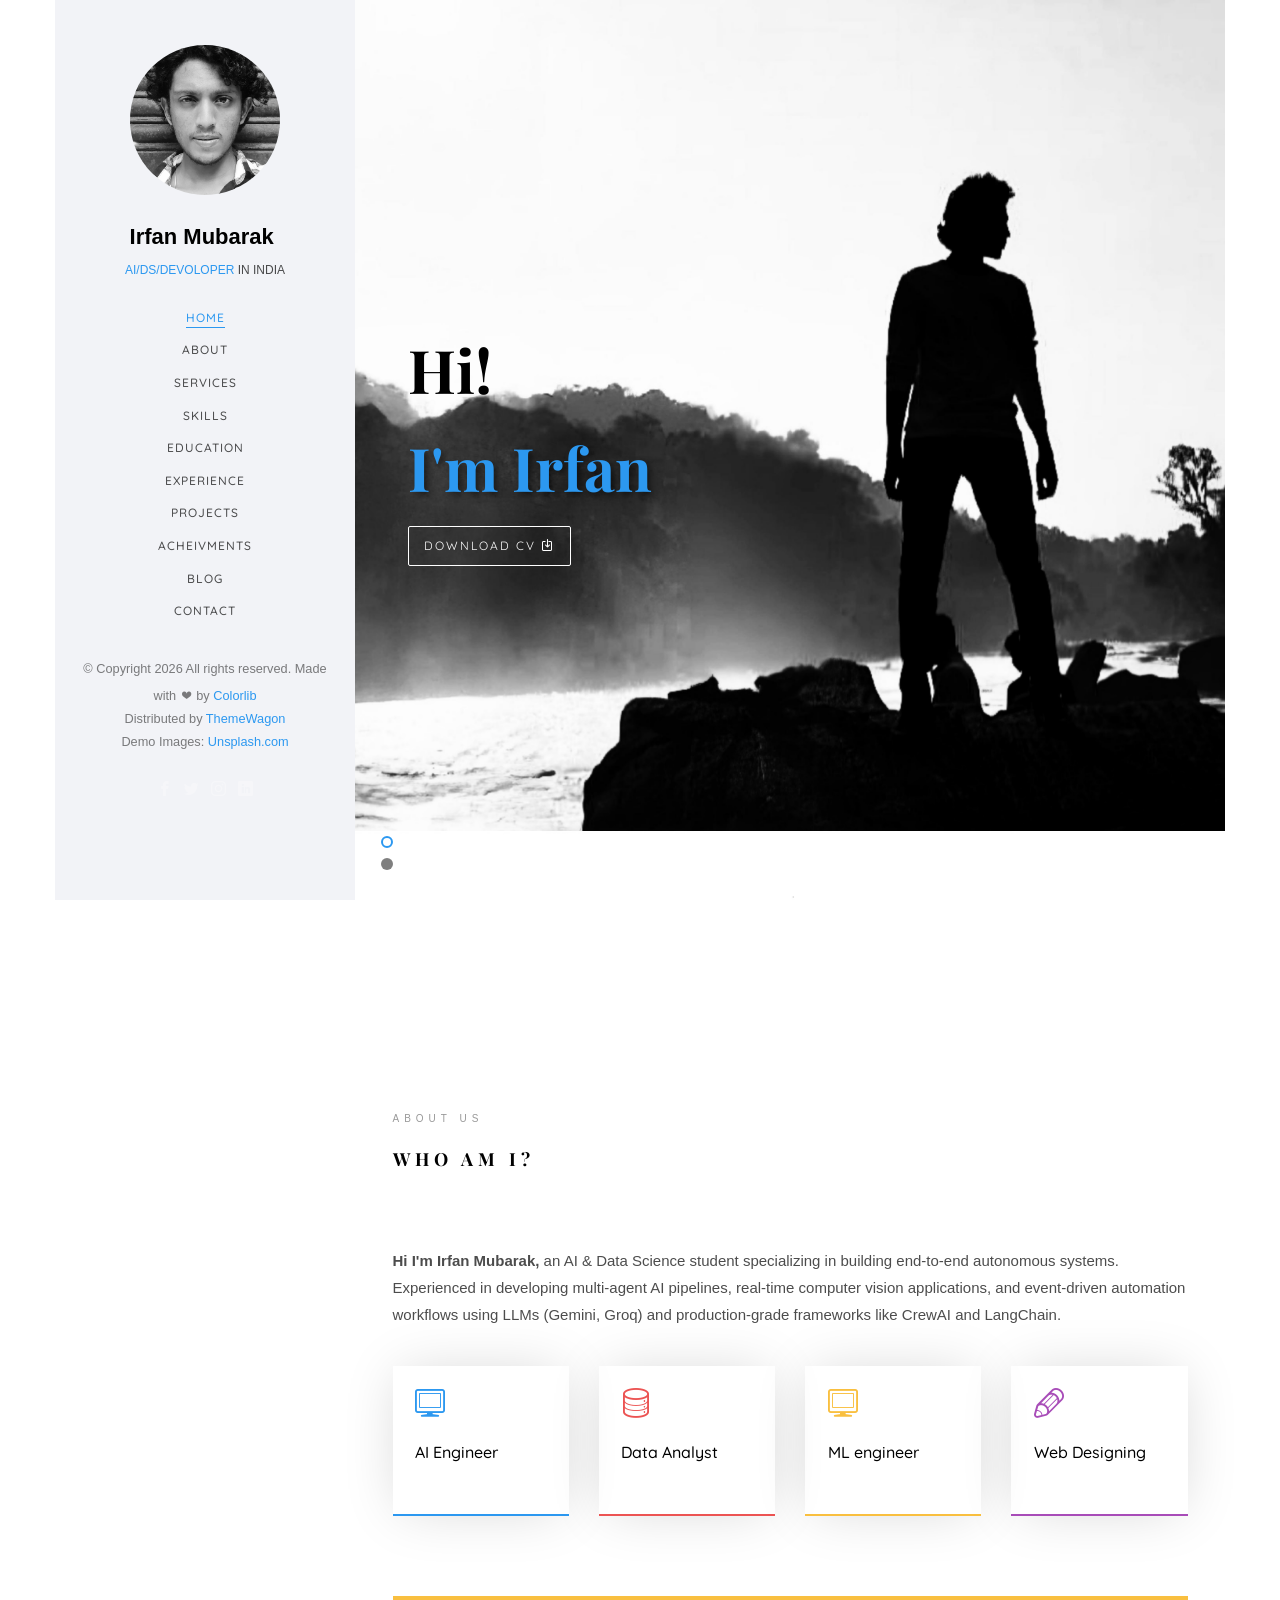
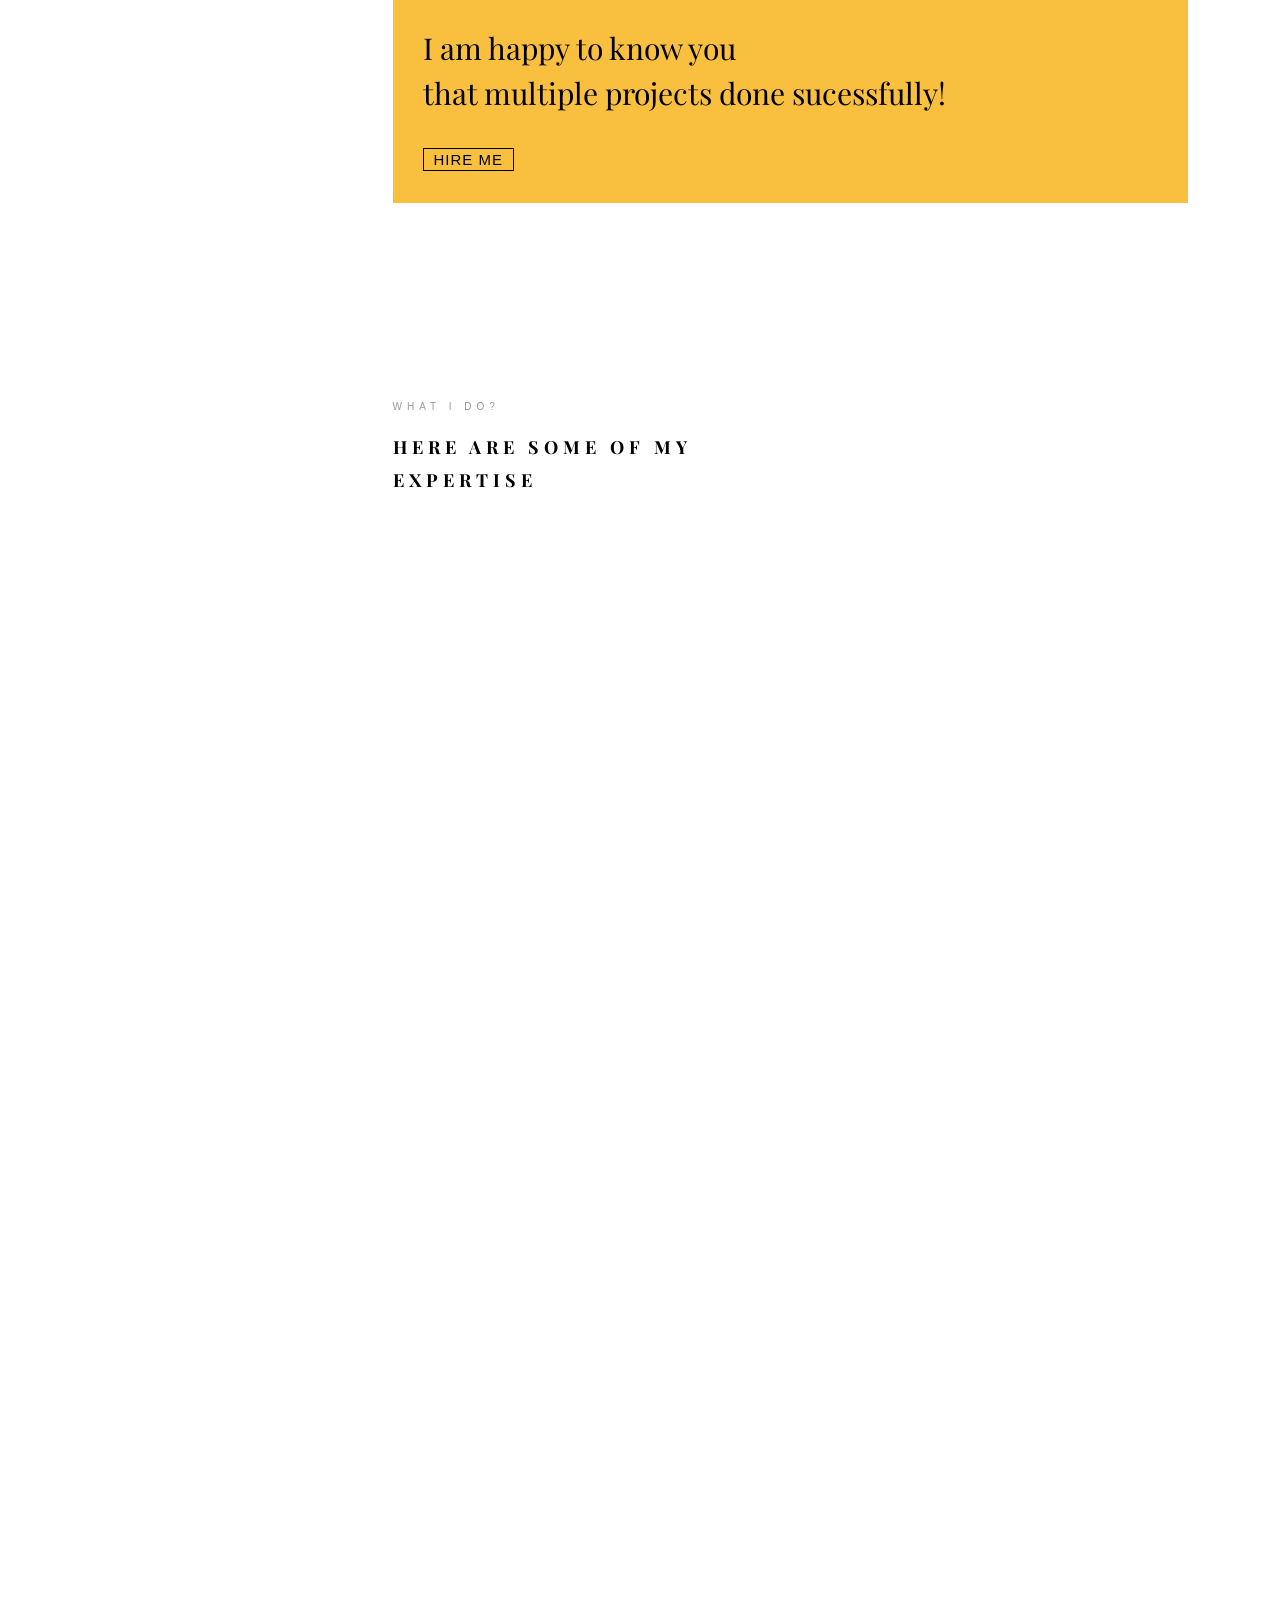
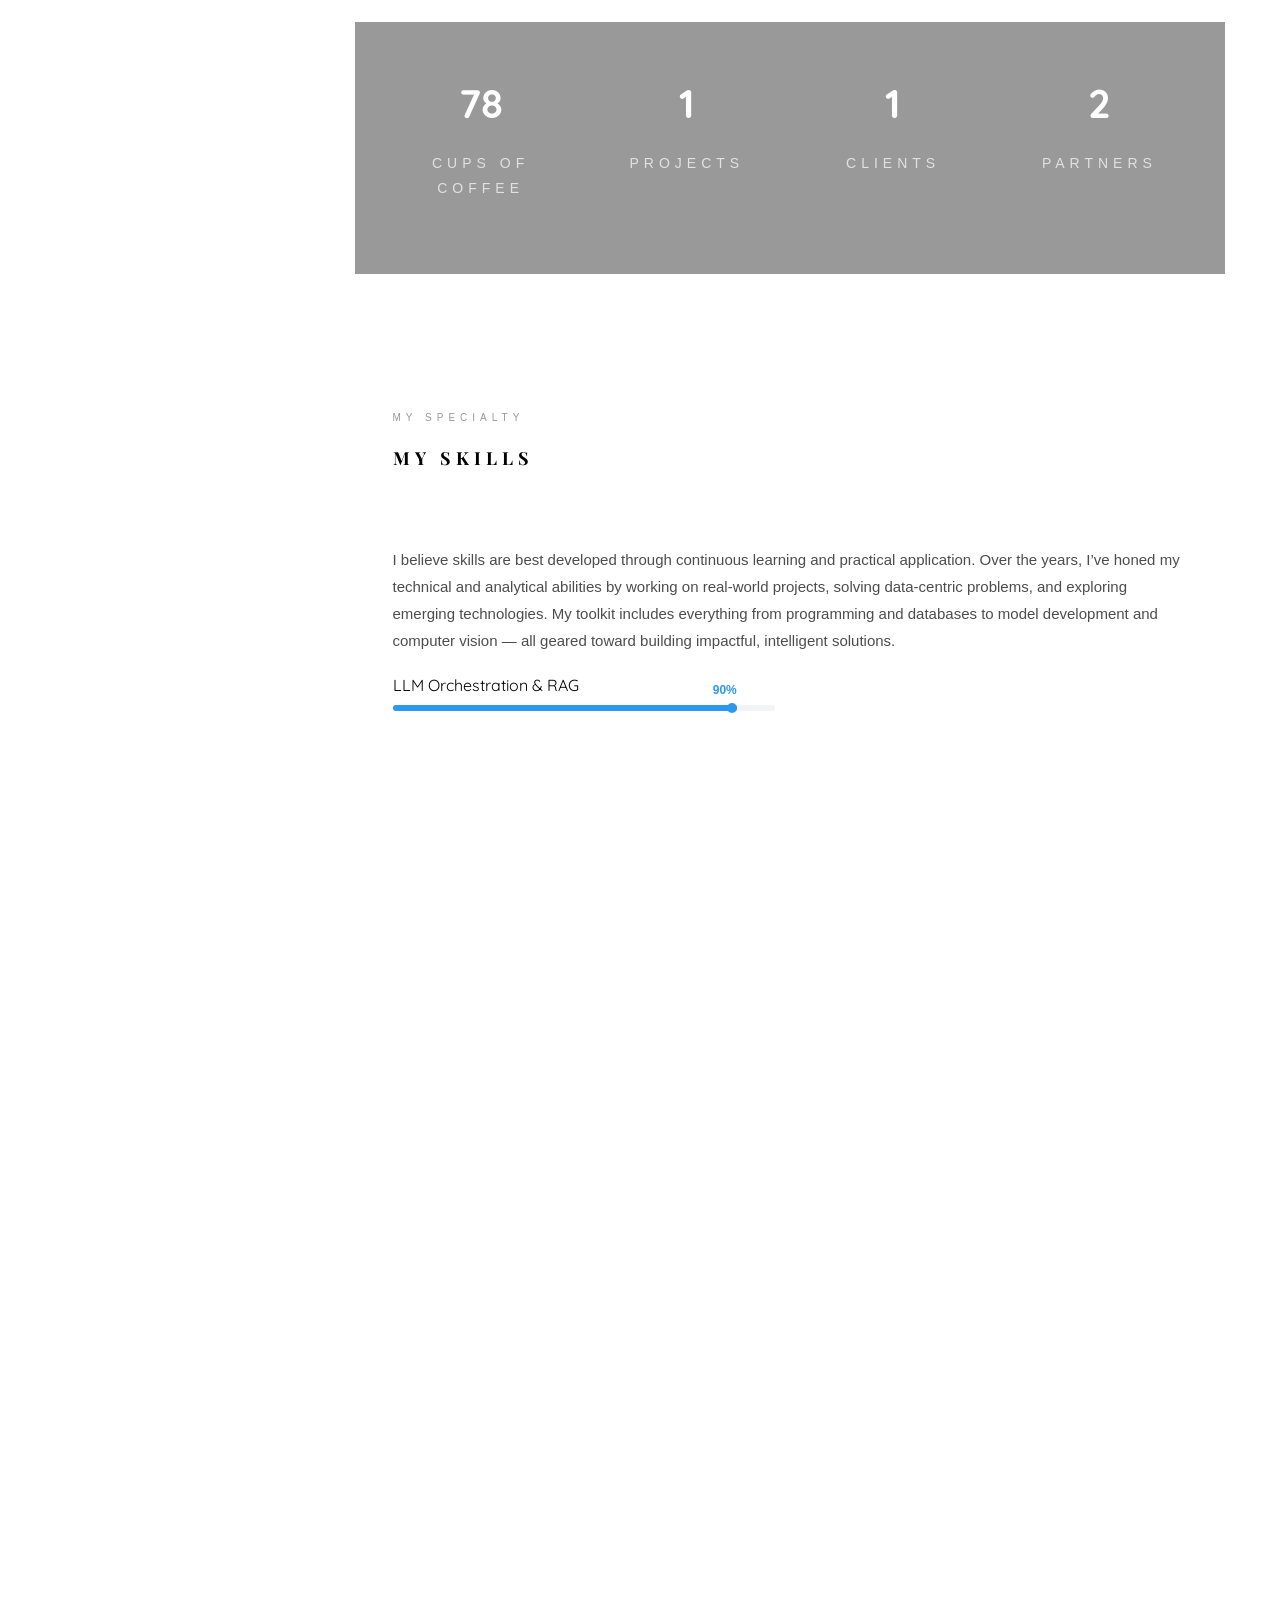
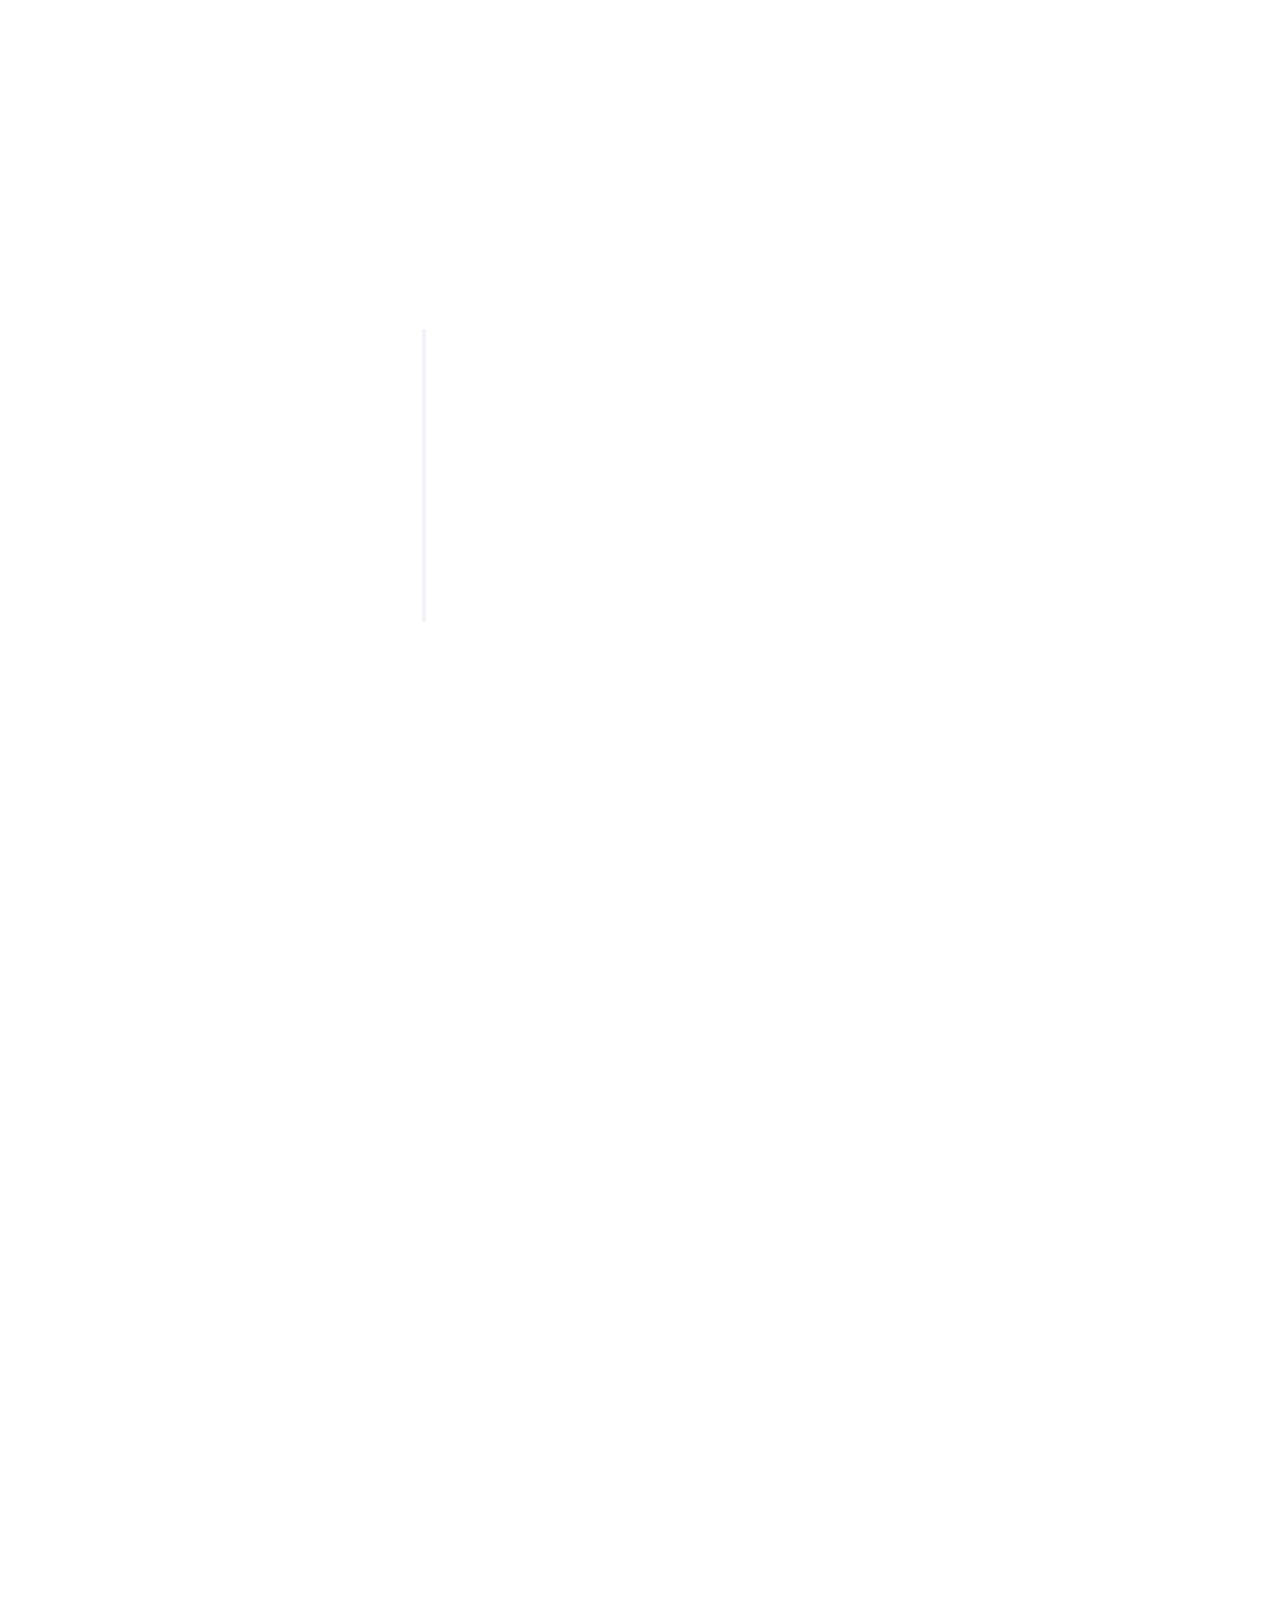
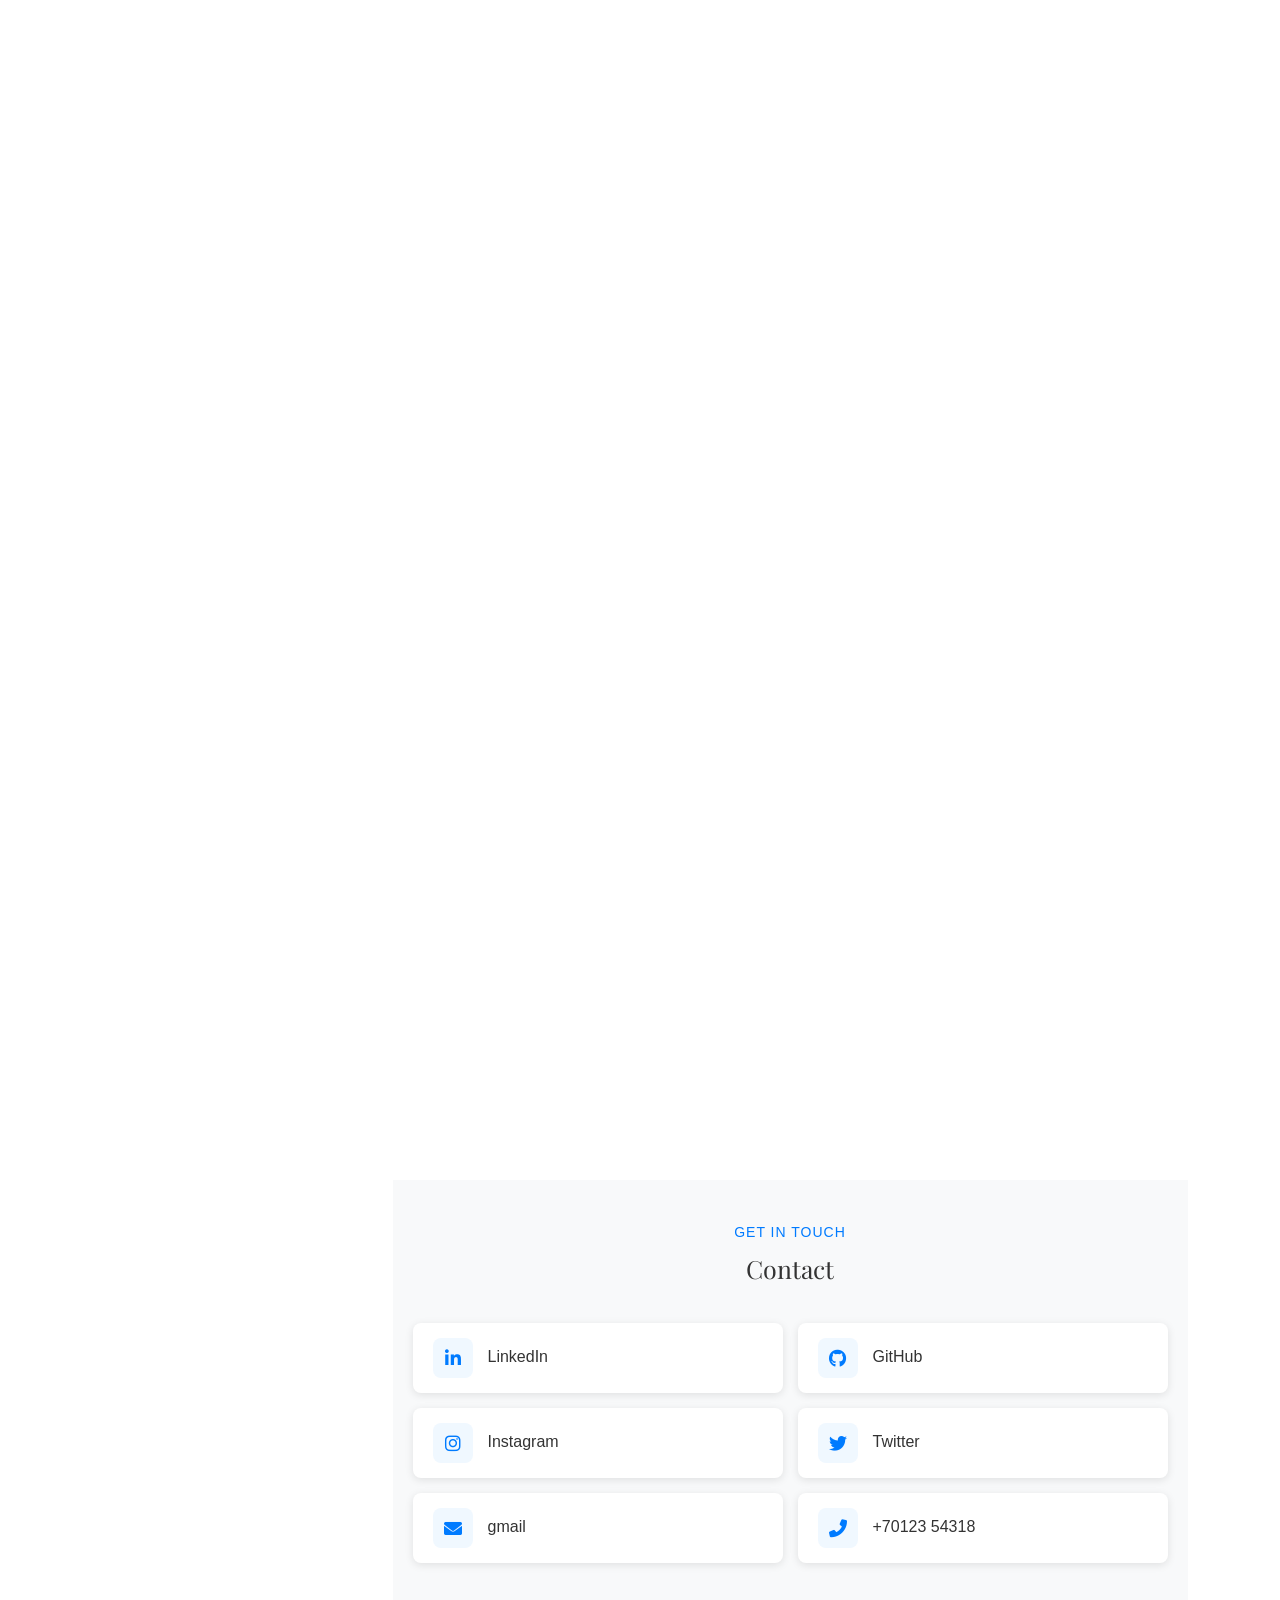
==== commit 7783180a: "Fix CV download link: change absolute local path to relative path" ====
--- a/index.html
+++ b/index.html
@@ -106,7 +106,7 @@
 					   					<div class="desc">
 						   					<h1>Hi! </h1>
 											<h1 style="color: #2c98f0; text-shadow: 3px 3px 6px rgba(0, 0, 0, 0.5);">I'm Irfan</h1>
-												<p><a href="C:\Users\irfanmk\Documents\jackson-master\Downloads\your-cv-filename.pdf" class="btn btn-primary btn-learn" style="background-color: white; border-color: white; color: white" download="YourName_CV.pdf">Download CV <i class="icon-download4"></i></a></p>
+												<p><a href="Downloads/your-cv-filename.pdf" class="btn btn-primary btn-learn" style="background-color: white; border-color: white; color: white" download="IrfanMubarak_CV.pdf">Download CV <i class="icon-download4"></i></a></p>
 											</div>
 					   				</div>
 					   			</div>
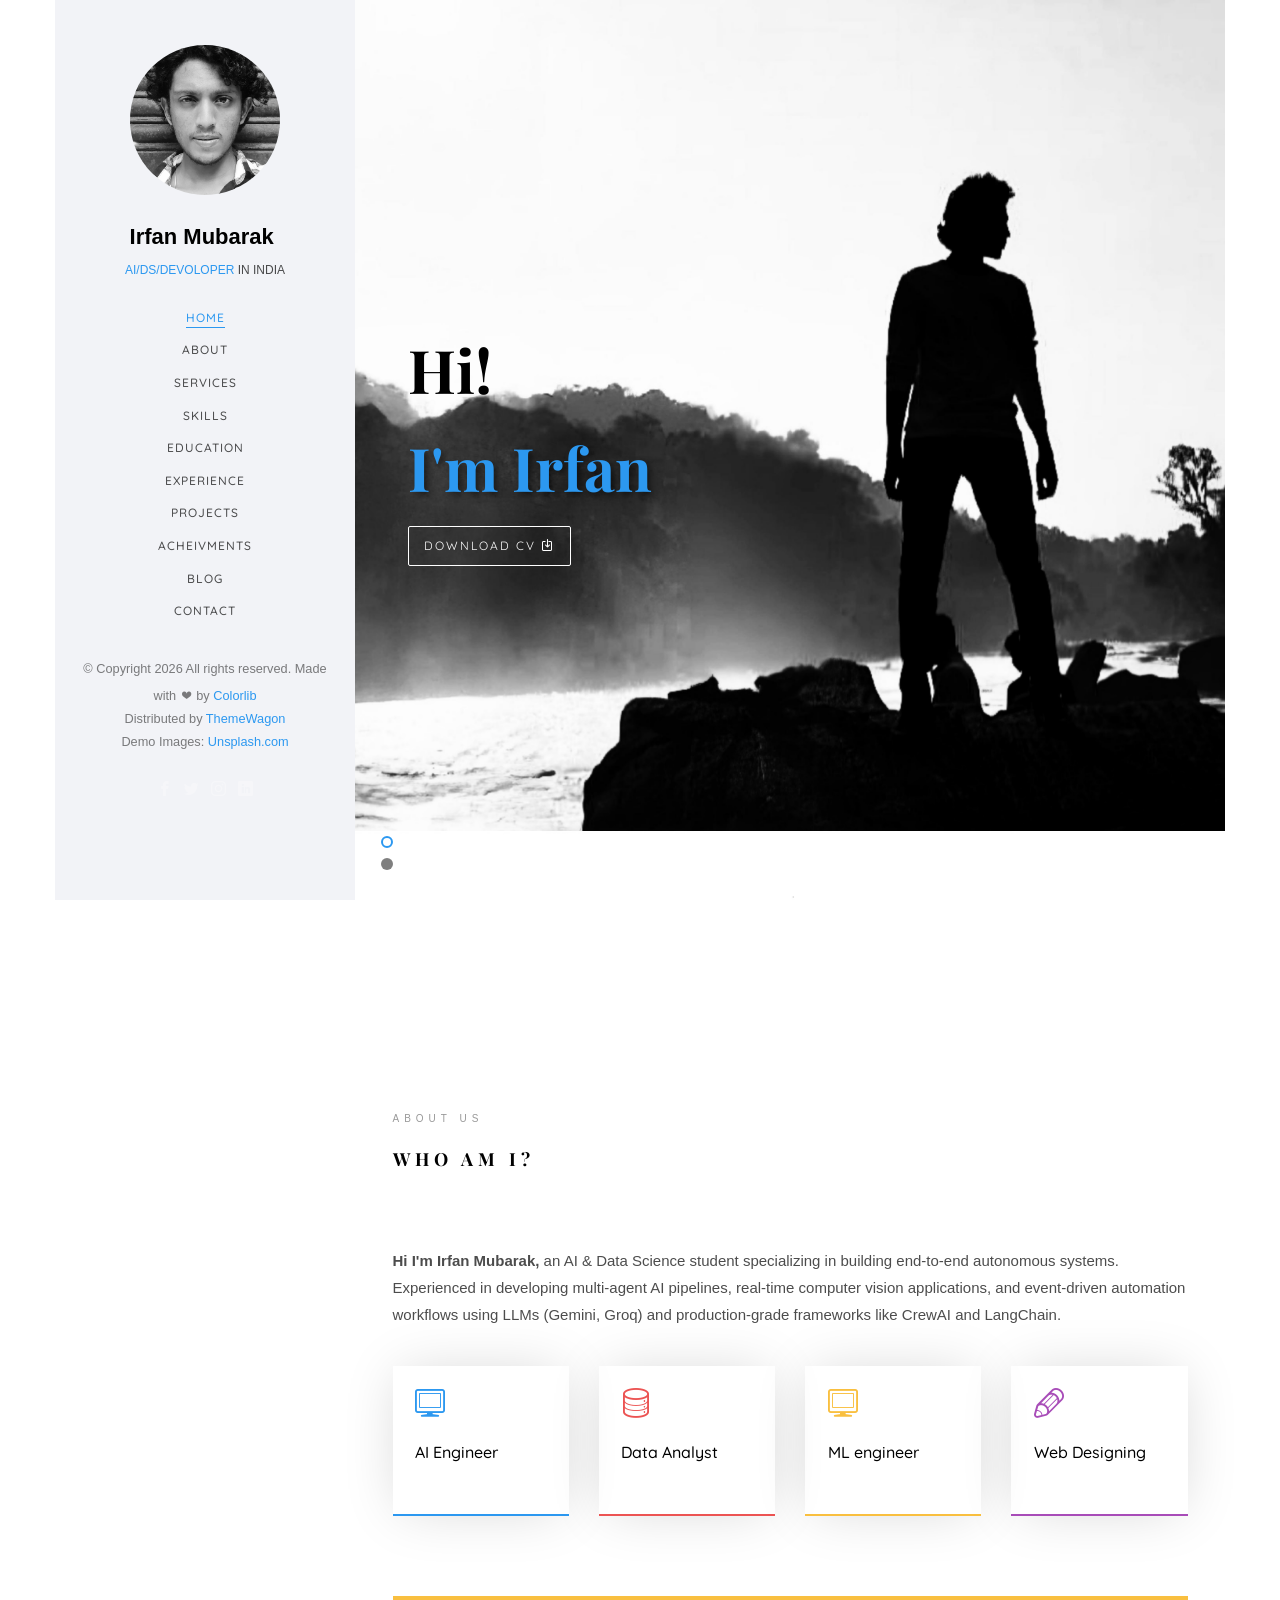
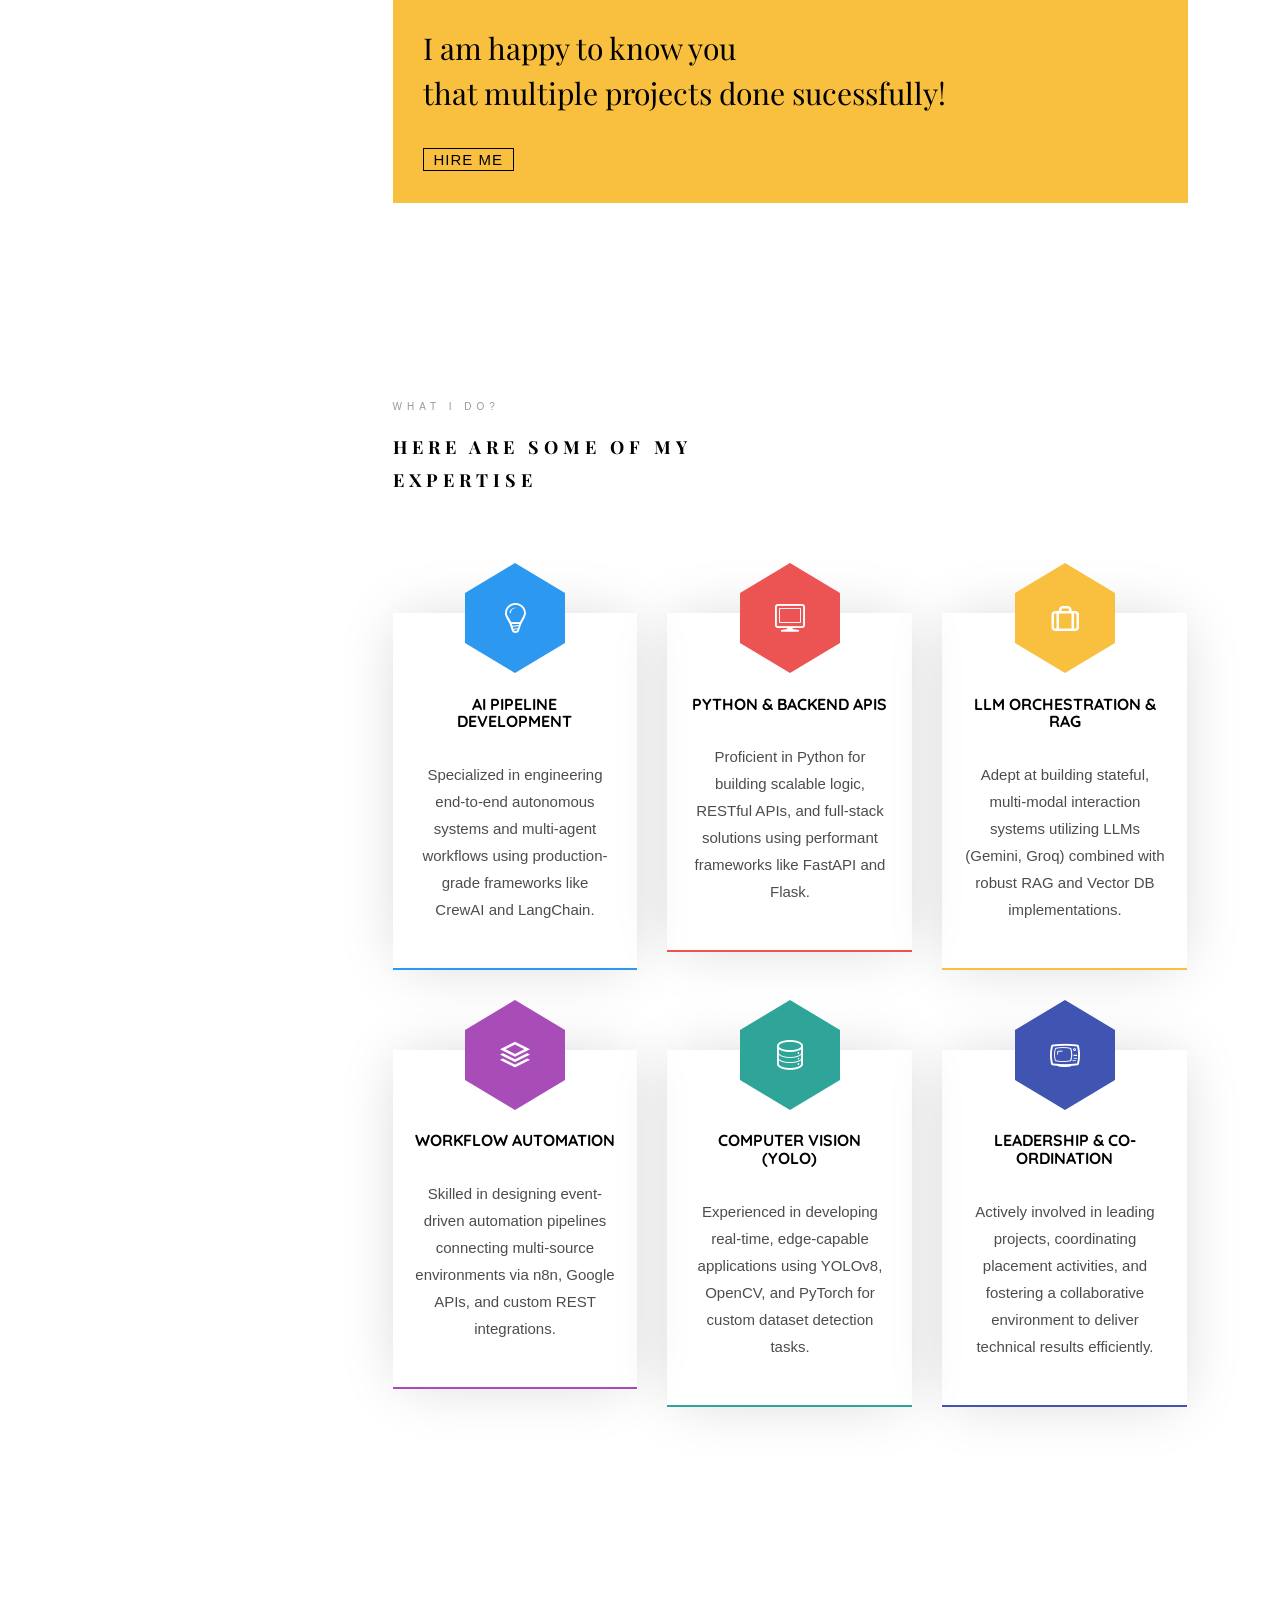
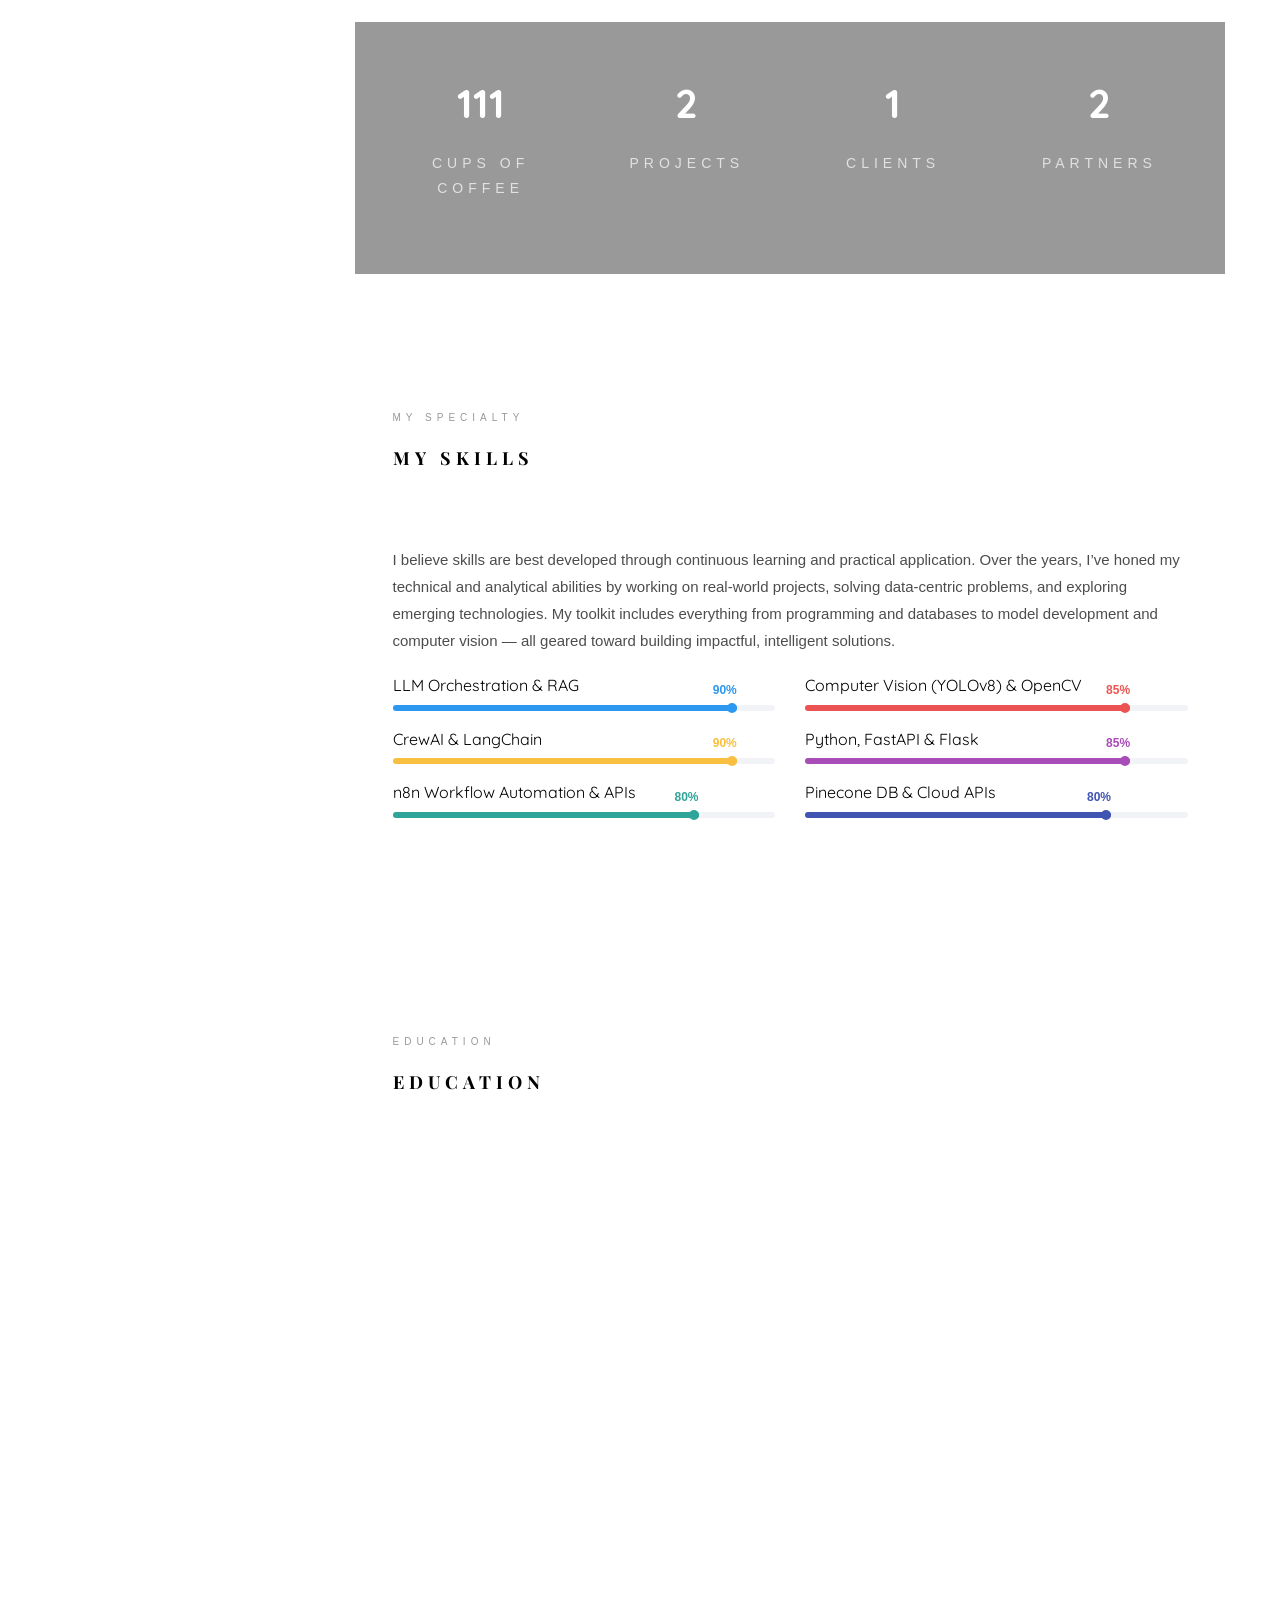
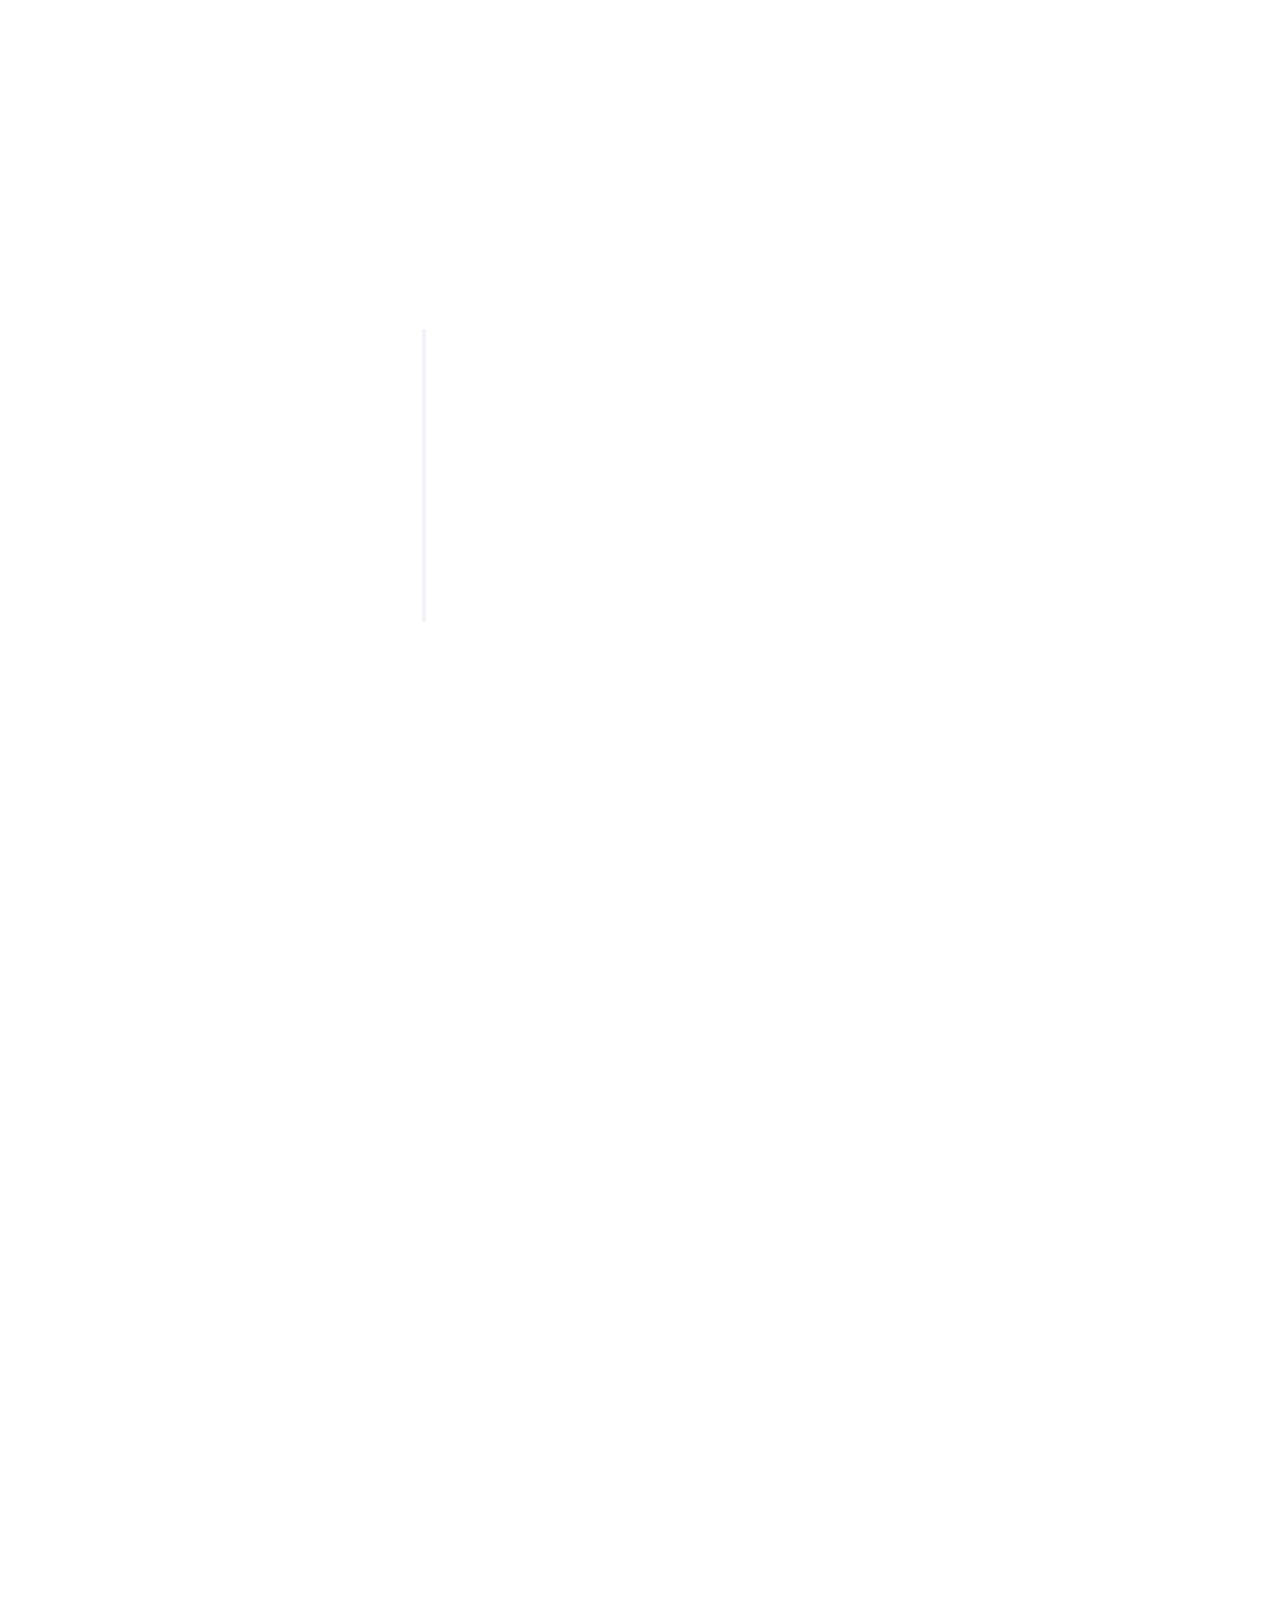
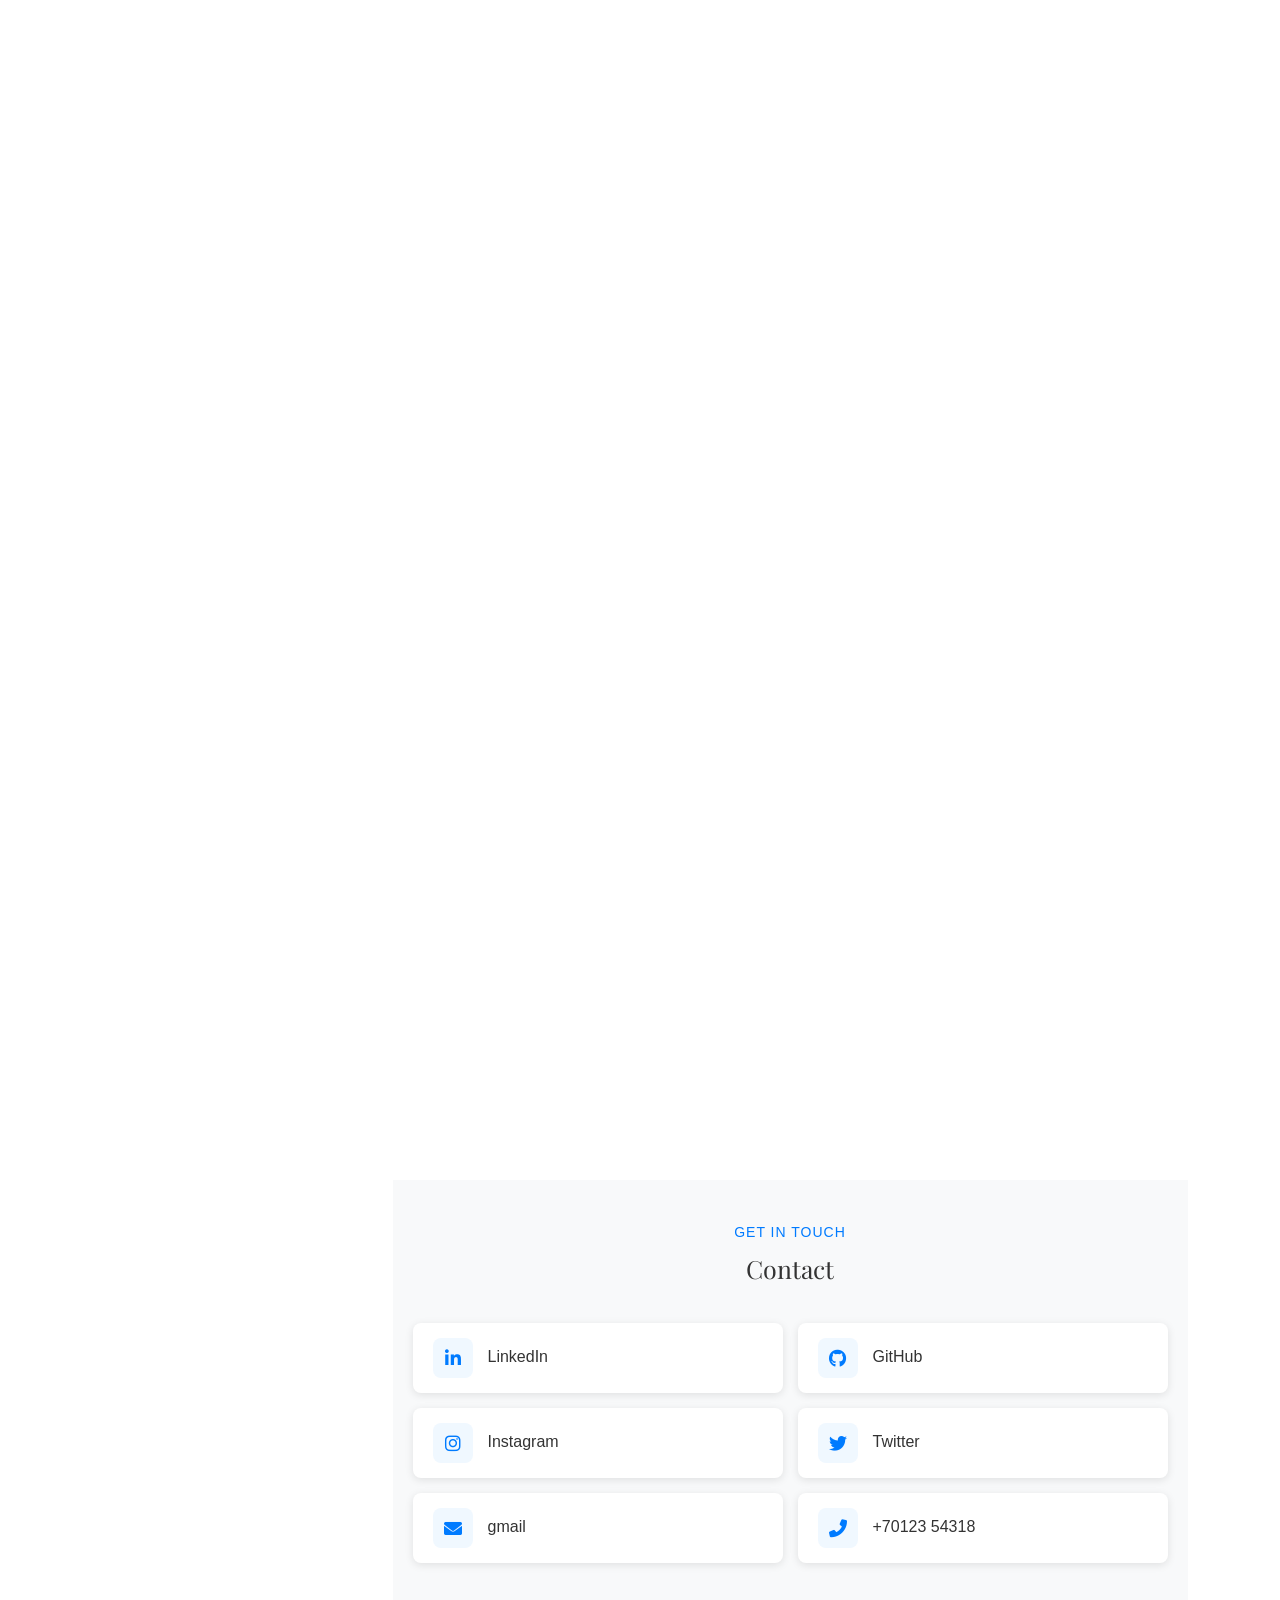
==== commit 5e09d88f: "Update CV link to use irfan mubarak cv.pdf" ====
--- a/index.html
+++ b/index.html
@@ -106,7 +106,7 @@
 					   					<div class="desc">
 						   					<h1>Hi! </h1>
 											<h1 style="color: #2c98f0; text-shadow: 3px 3px 6px rgba(0, 0, 0, 0.5);">I'm Irfan</h1>
-												<p><a href="Downloads/your-cv-filename.pdf" class="btn btn-primary btn-learn" style="background-color: white; border-color: white; color: white" download="IrfanMubarak_CV.pdf">Download CV <i class="icon-download4"></i></a></p>
+												<p><a href="Downloads/irfan%20mubarak%20cv.pdf" class="btn btn-primary btn-learn" style="background-color: white; border-color: white; color: white" download="irfan_mubarak_cv.pdf">Download CV <i class="icon-download4"></i></a></p>
 											</div>
 					   				</div>
 					   			</div>
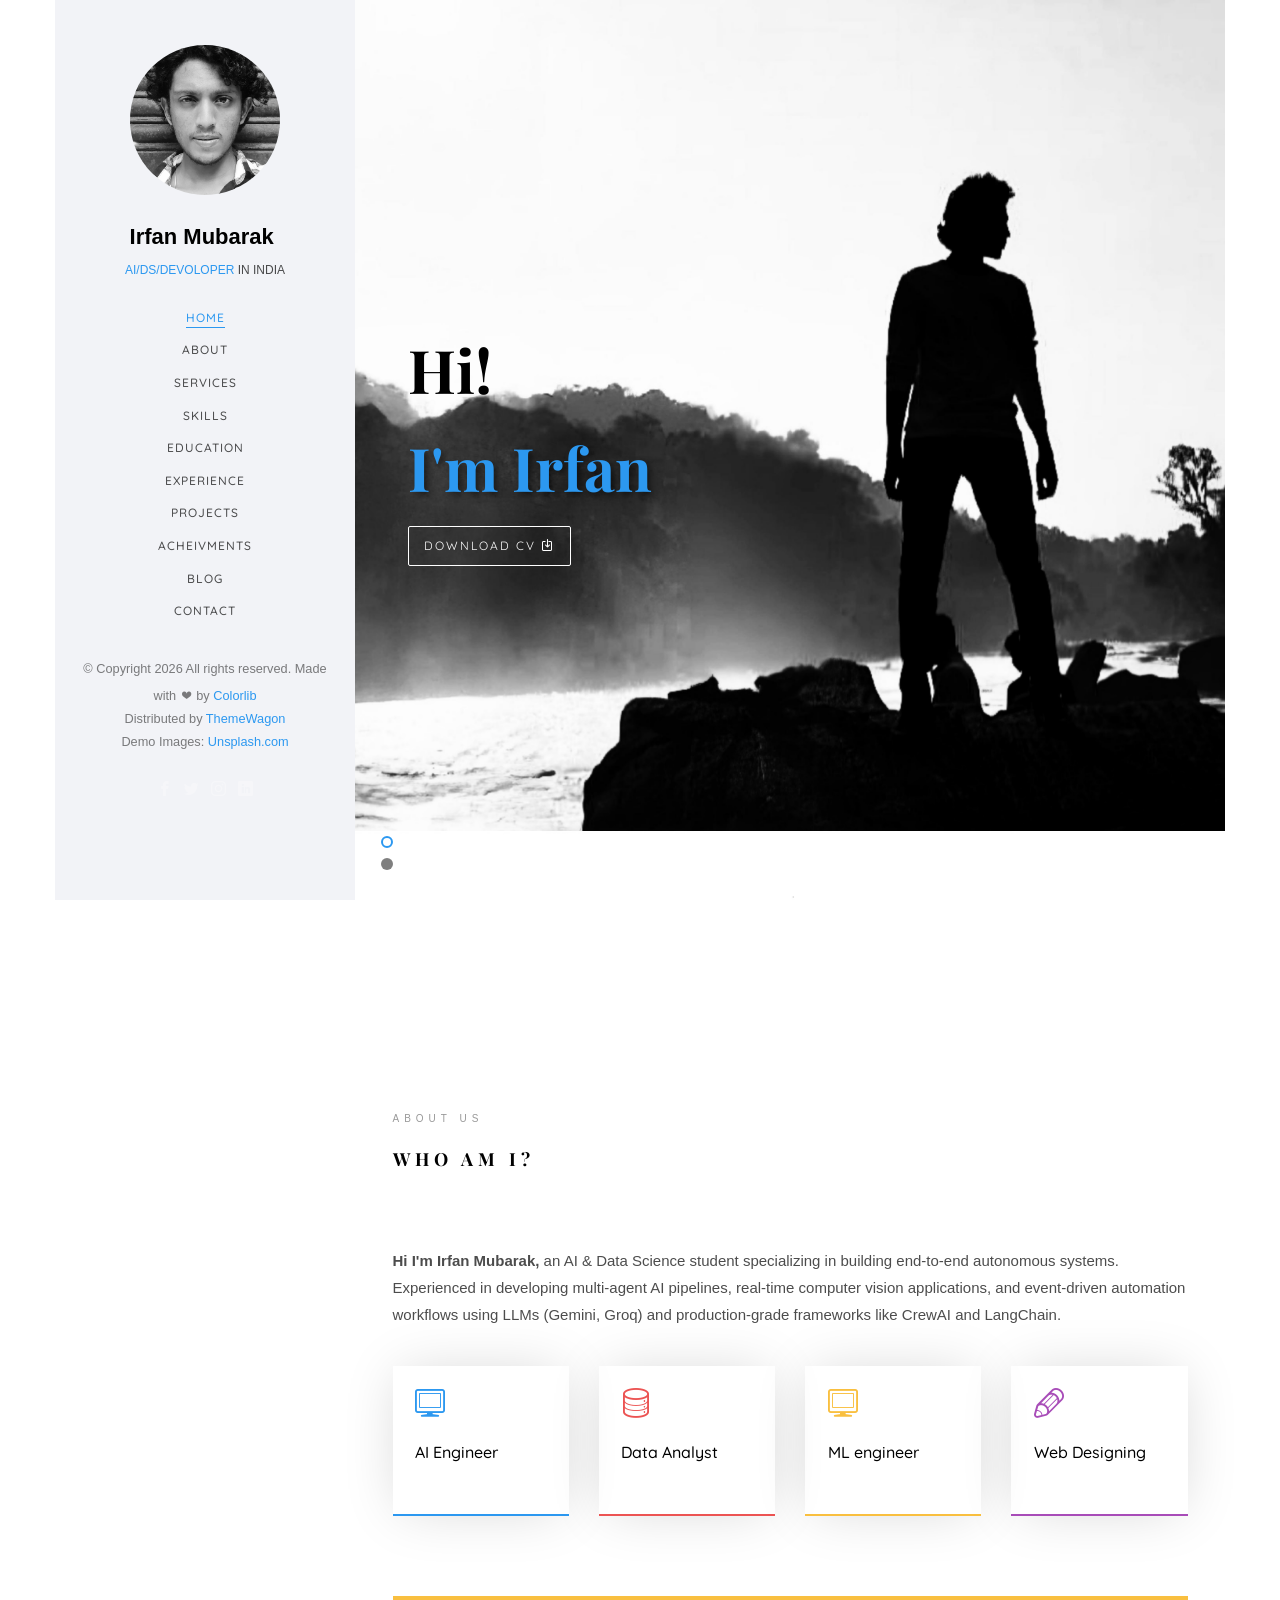
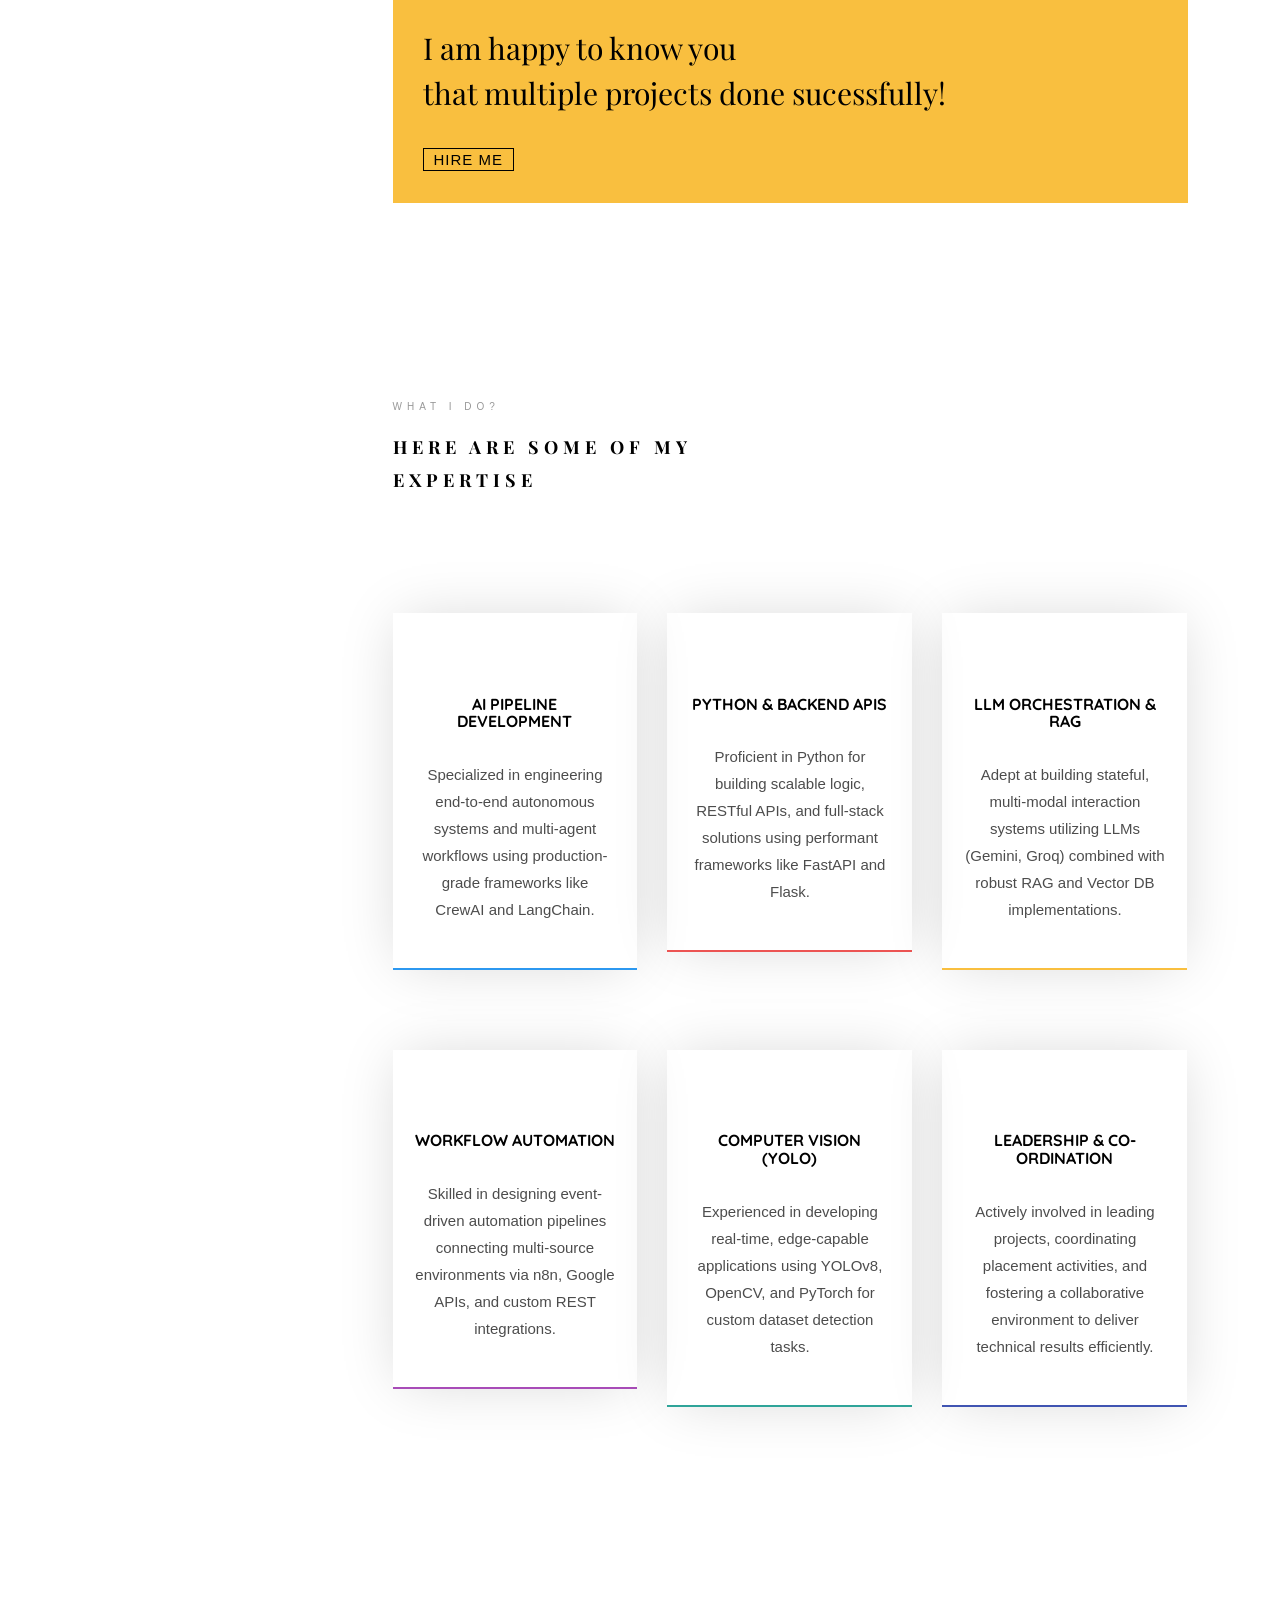
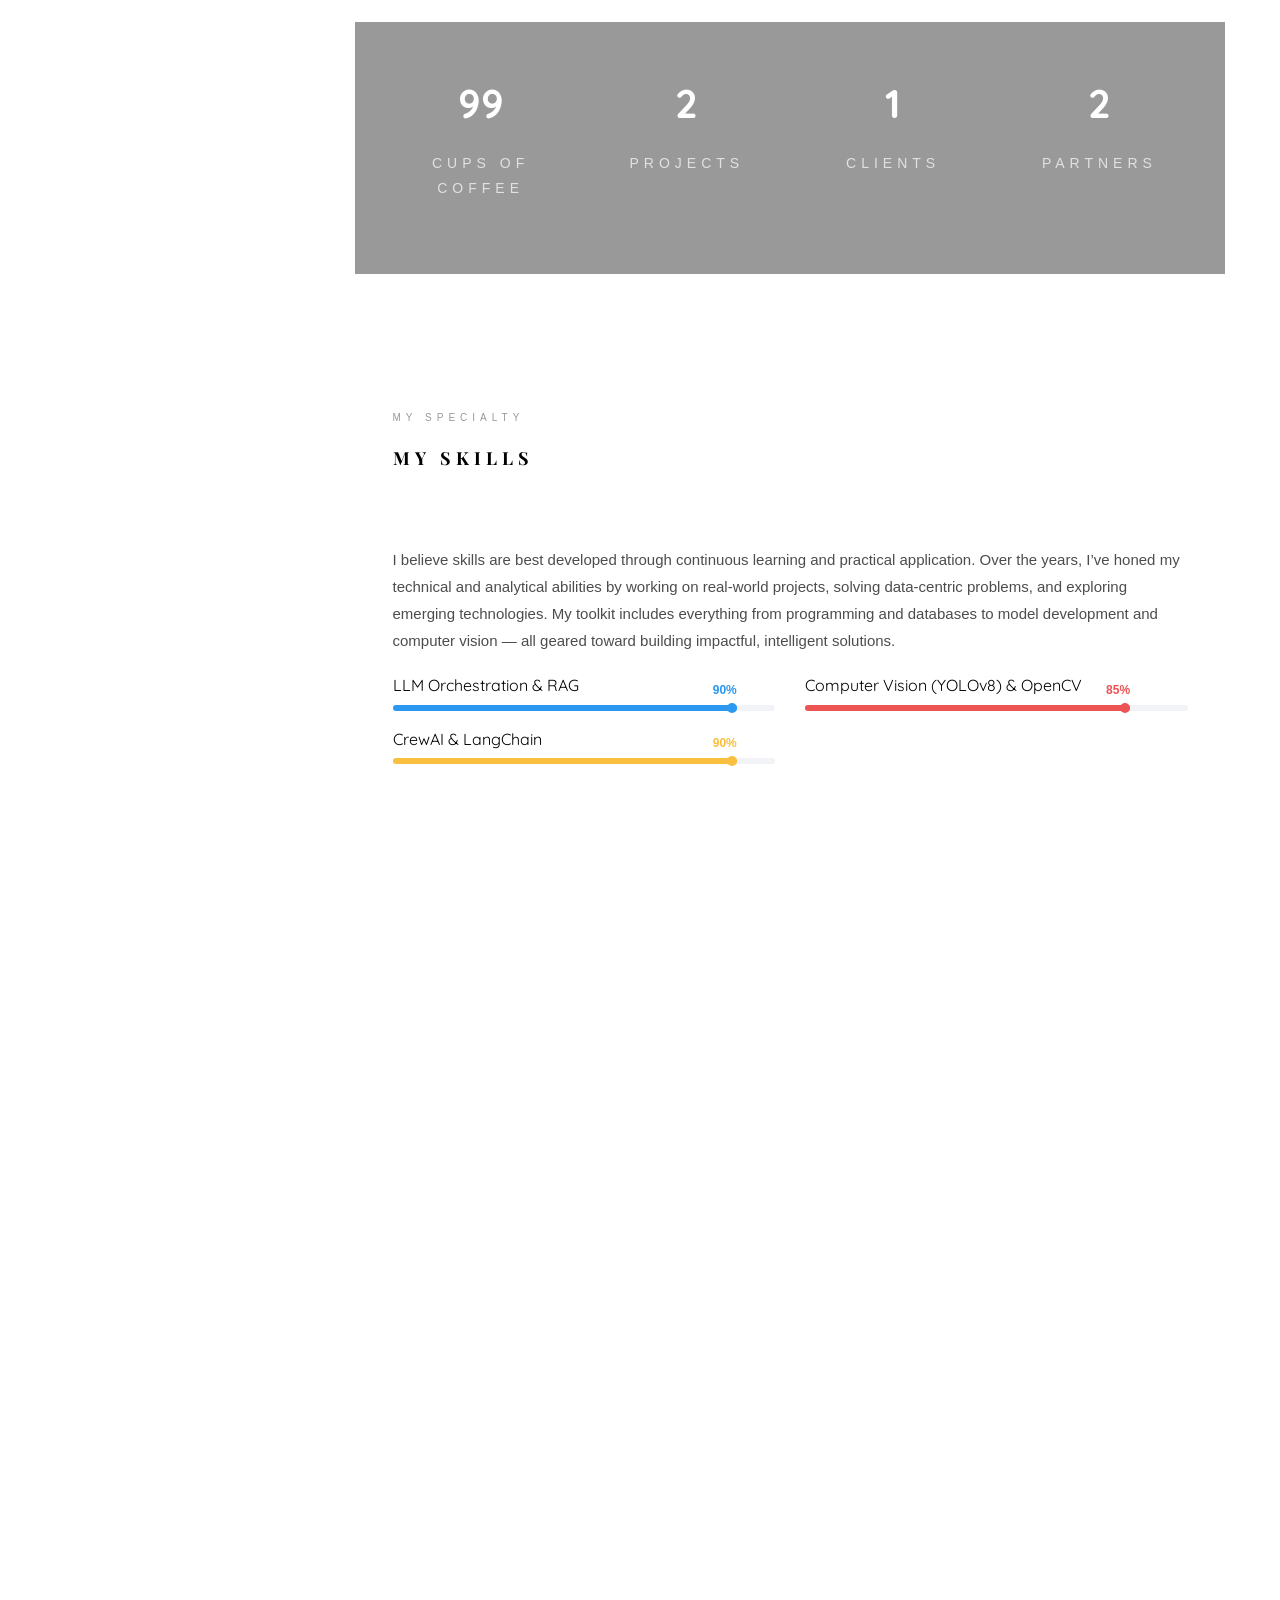
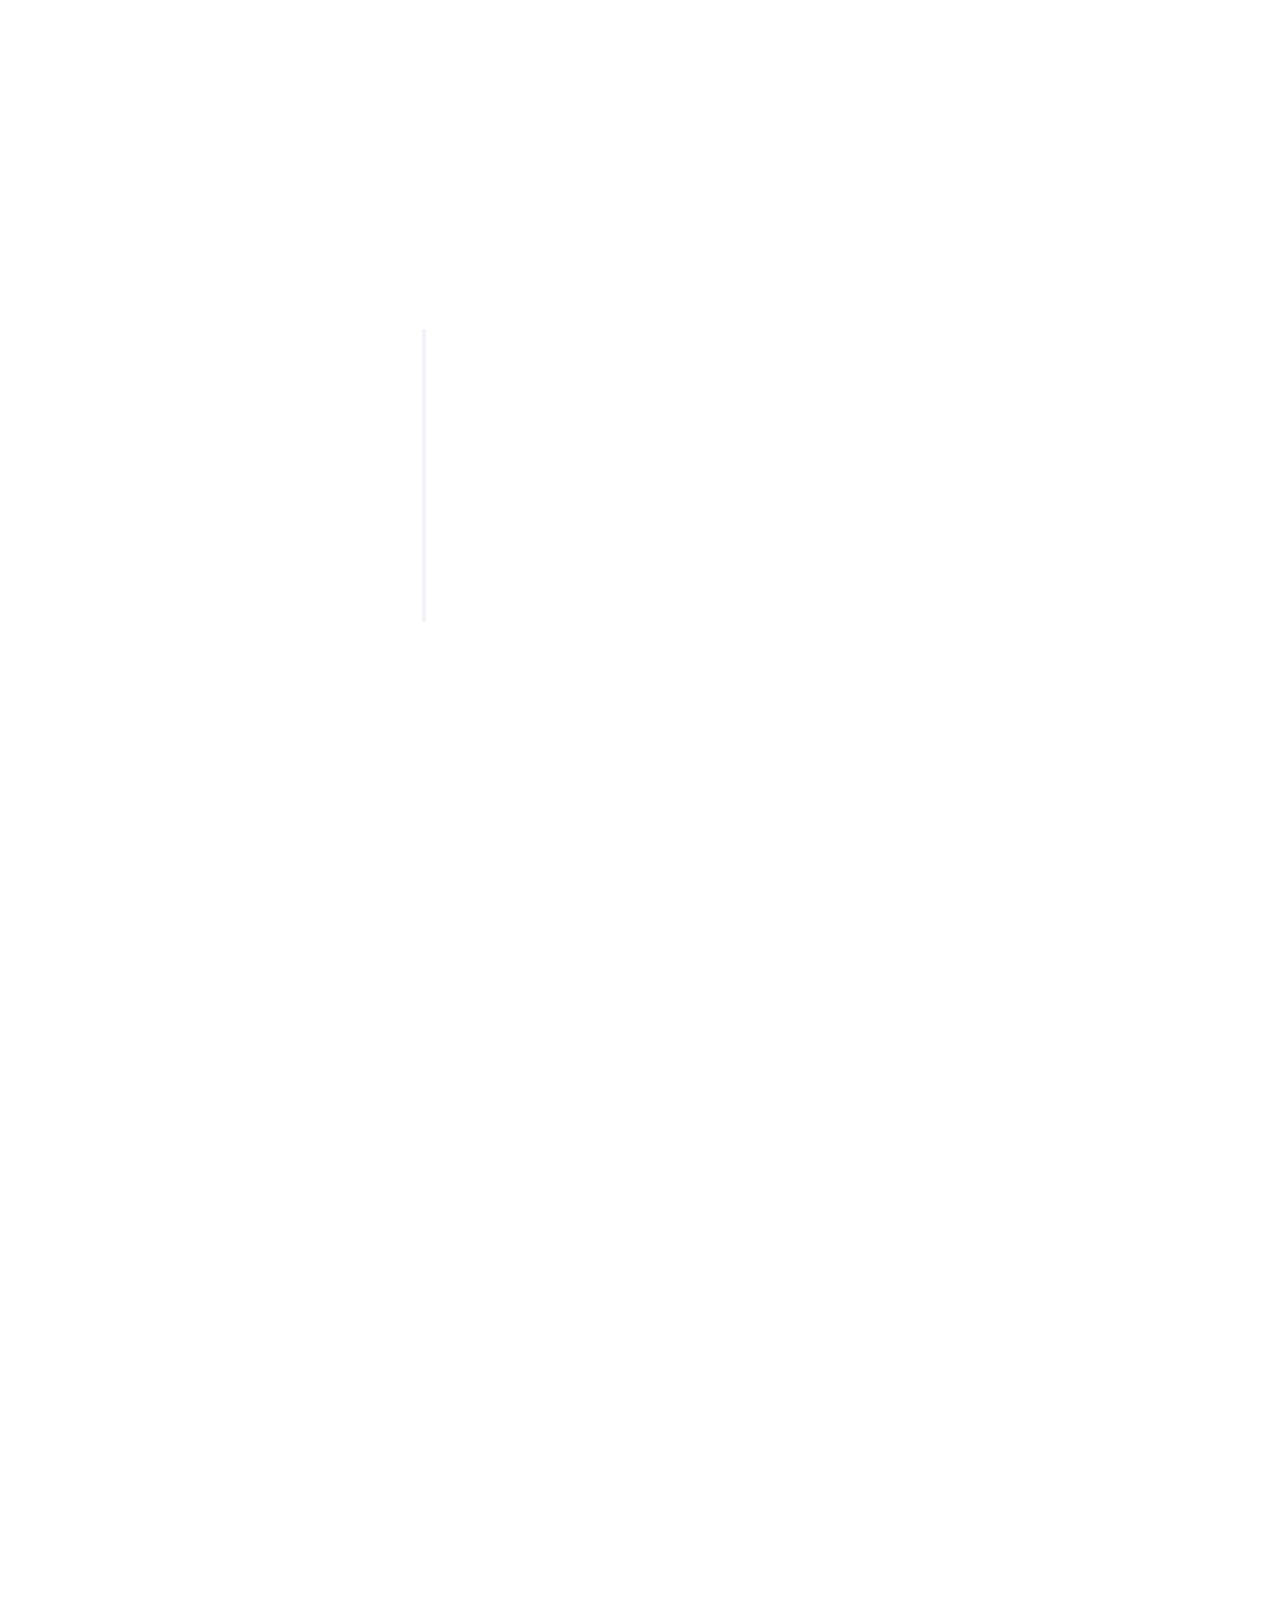
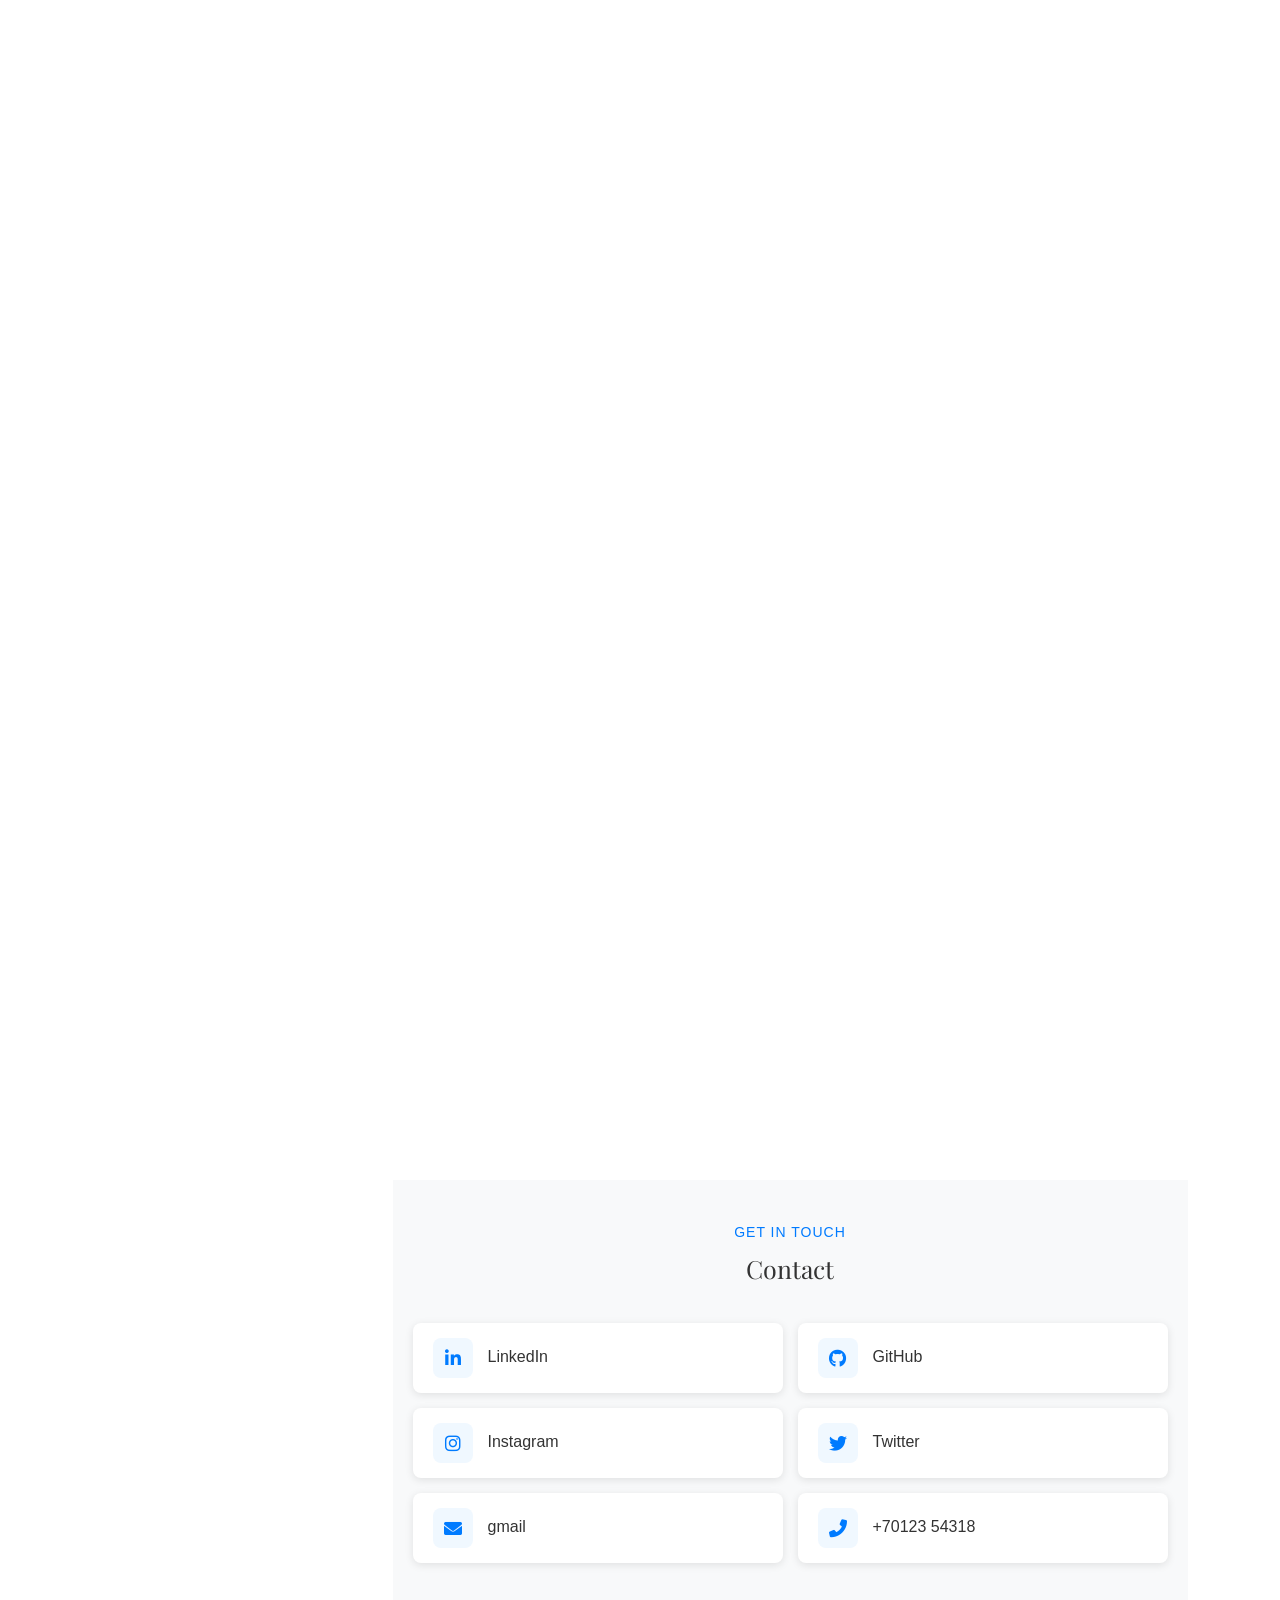
==== commit 85e69df1: "Optimize portfolio for mobile: fixed project and certificate grid responsiveness" ====
--- a/index.html
+++ b/index.html
@@ -488,7 +488,7 @@
 							<h2 class="colorlib-heading animate-box">Projects</h2>
 						</div>
 					</div>
-					<div class="row" style="display: flex;">
+					<div class="row" style="display: flex; flex-wrap: wrap;">
 						<div class="col-md-6 animate-box" data-animate-effect="fadeInLeft" style="display: flex;">
 							<div class="blog-entry" style="padding: 20px; box-shadow: 0 4px 6px rgba(0,0,0,0.1); border-radius: 8px; display: flex; flex-direction: column; width: 100%;">
                                 <div class="desc" style="margin-bottom: 20px; min-height: 55px;">
@@ -518,7 +518,7 @@
 							</div>
 						</div>
 					</div>
-					<div class="row" style="display: flex;">
+					<div class="row" style="display: flex; flex-wrap: wrap;">
 						<div class="col-md-6 animate-box" data-animate-effect="fadeInLeft" style="display: flex;">
 							<div class="blog-entry" style="padding: 20px; box-shadow: 0 4px 6px rgba(0,0,0,0.1); border-radius: 8px; display: flex; flex-direction: column; width: 100%;">
                                 <div class="desc" style="margin-bottom: 20px; min-height: 55px;">
@@ -569,7 +569,6 @@
     </div>
 </div>
 
-<!-- Apps Section (Visible by default) -->
 <div id="apps-section" style="display: block;">
     <div id="initial-certs" class="row" style="display: flex; flex-wrap: wrap;">
         <div class="col-md-6 animate-box" data-animate-effect="fadeInLeft" style="display: flex;">
@@ -676,7 +675,7 @@
 </div>
 <!-- Internships Section (Hidden by default) -->
 <div id="internships-section" style="display: none;">
-    <div class="row" style="display: flex; justify-content: center;">
+    <div class="row" style="display: flex; justify-content: center; flex-wrap: wrap;">
         <!-- Internship 1 -->
         <div class="col-md-6 animate-box animated" data-animate-effect="fadeInLeft">
             <div class="project" style="background-image: url('images/internship 1.png'); width: 100%; min-height: 350px;">
--- a/css/style.css
+++ b/css/style.css
@@ -1427,3 +1427,51 @@
 
 .js .animate-box {
   opacity: 0; }
+
+/* Responsive Adjustments for Mobile */
+@media screen and (max-width: 768px) {
+  .row {
+    display: block !important;
+  }
+  
+  .blog-entry {
+    margin-bottom: 2em;
+    width: 100% !important;
+  }
+
+  .project {
+    height: auto !important;
+    min-height: 400px !important;
+  }
+
+  .project .desc .con {
+    height: auto !important;
+    min-height: 400px !important;
+    padding: 15px;
+  }
+
+  .project .desc .con .icon {
+    position: relative !important;
+    bottom: 0 !important;
+    left: 0 !important;
+    margin-top: 20px;
+    display: flex;
+    flex-wrap: wrap;
+    gap: 10px;
+  }
+
+  .project .desc .con .icon span {
+    display: inline-block;
+    margin-bottom: 5px;
+  }
+  
+  .work-menu {
+    text-align: center;
+    margin-bottom: 2em;
+  }
+  
+  .work-menu span {
+    display: inline-block;
+    margin: 5px 10px;
+  }
+}
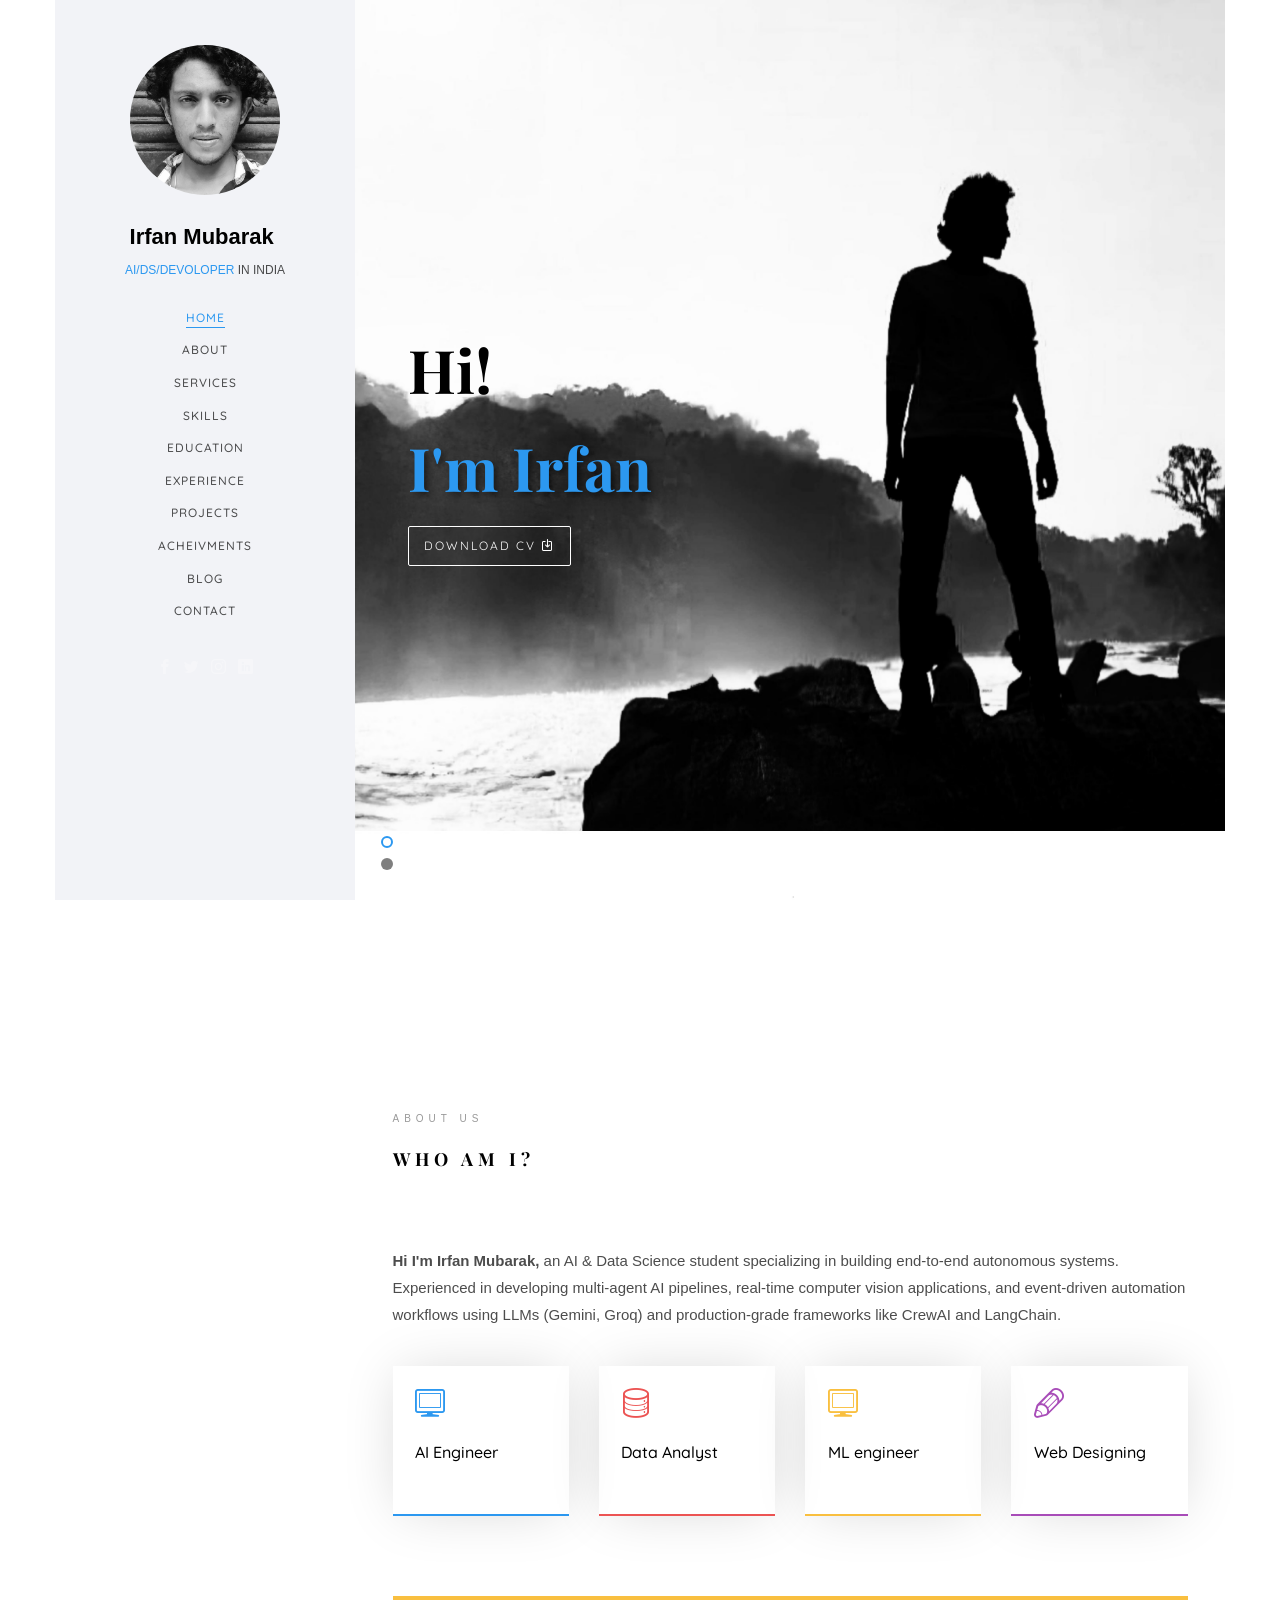
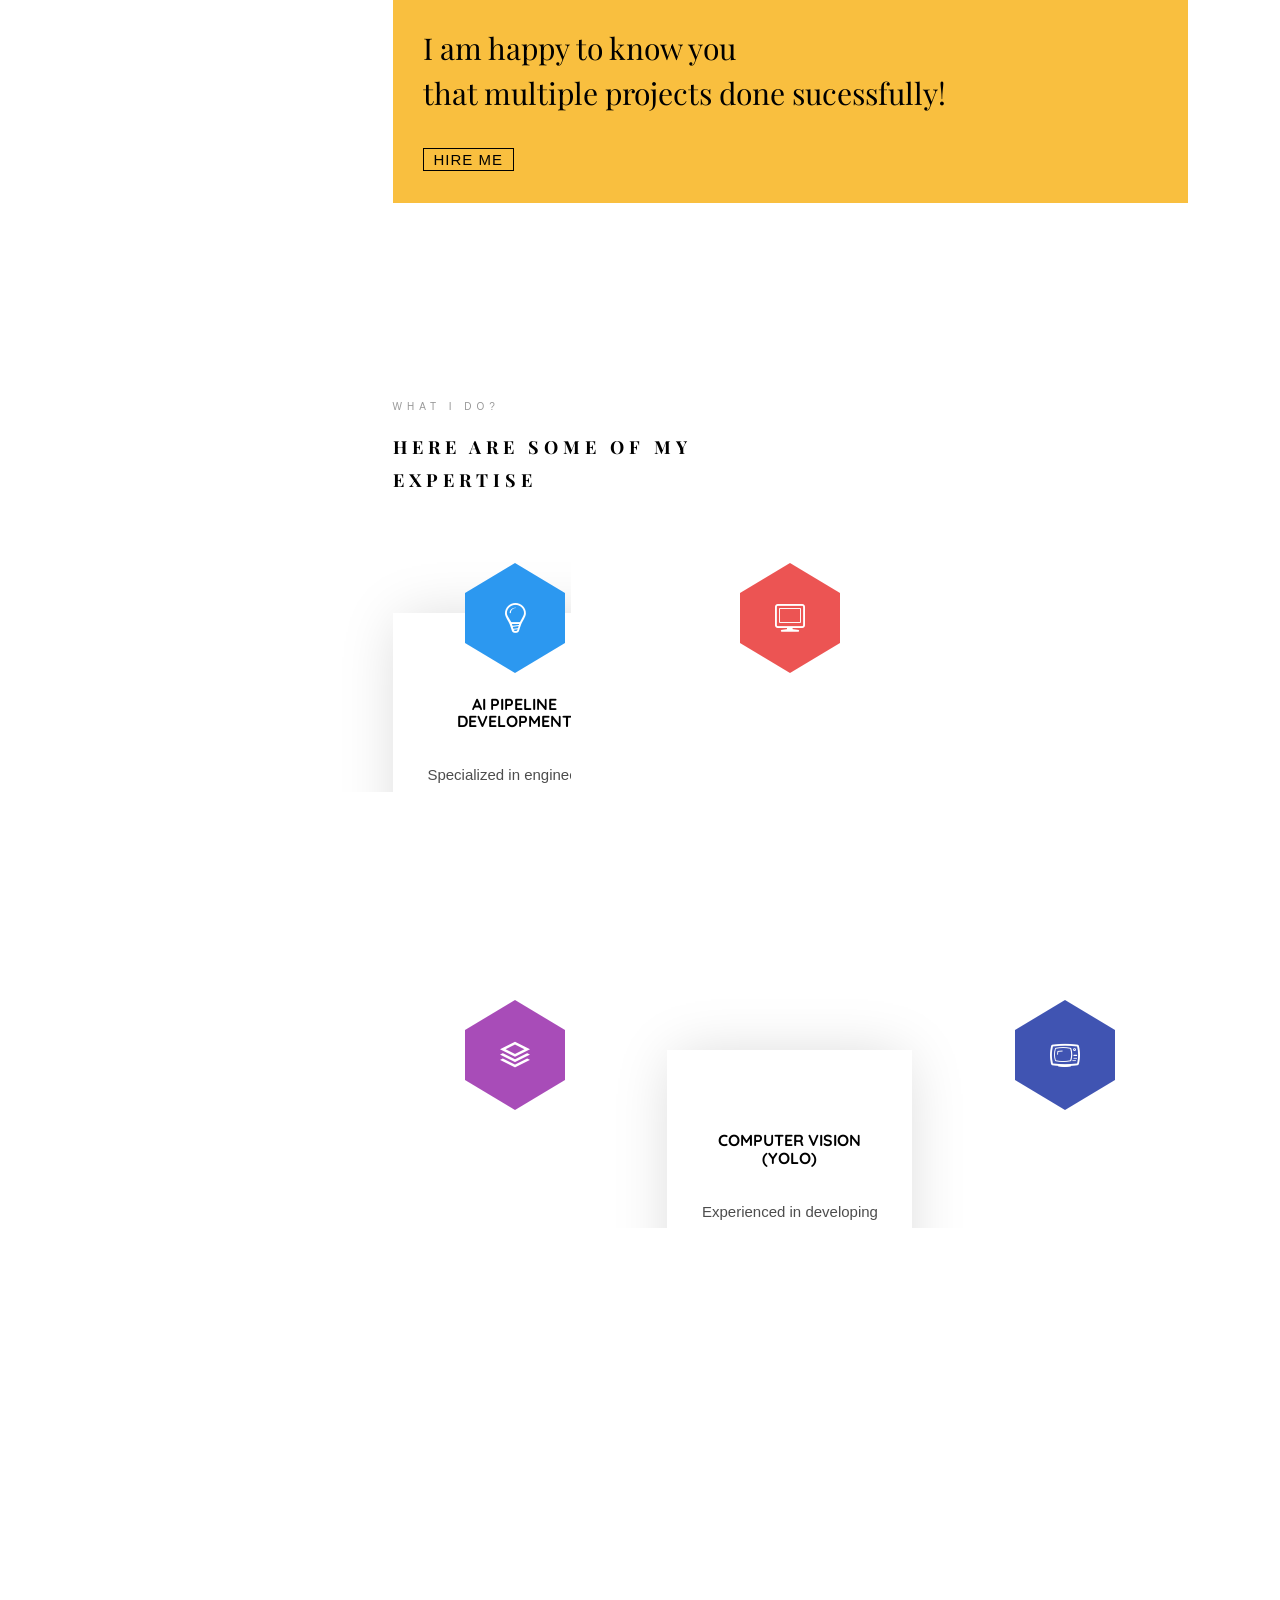
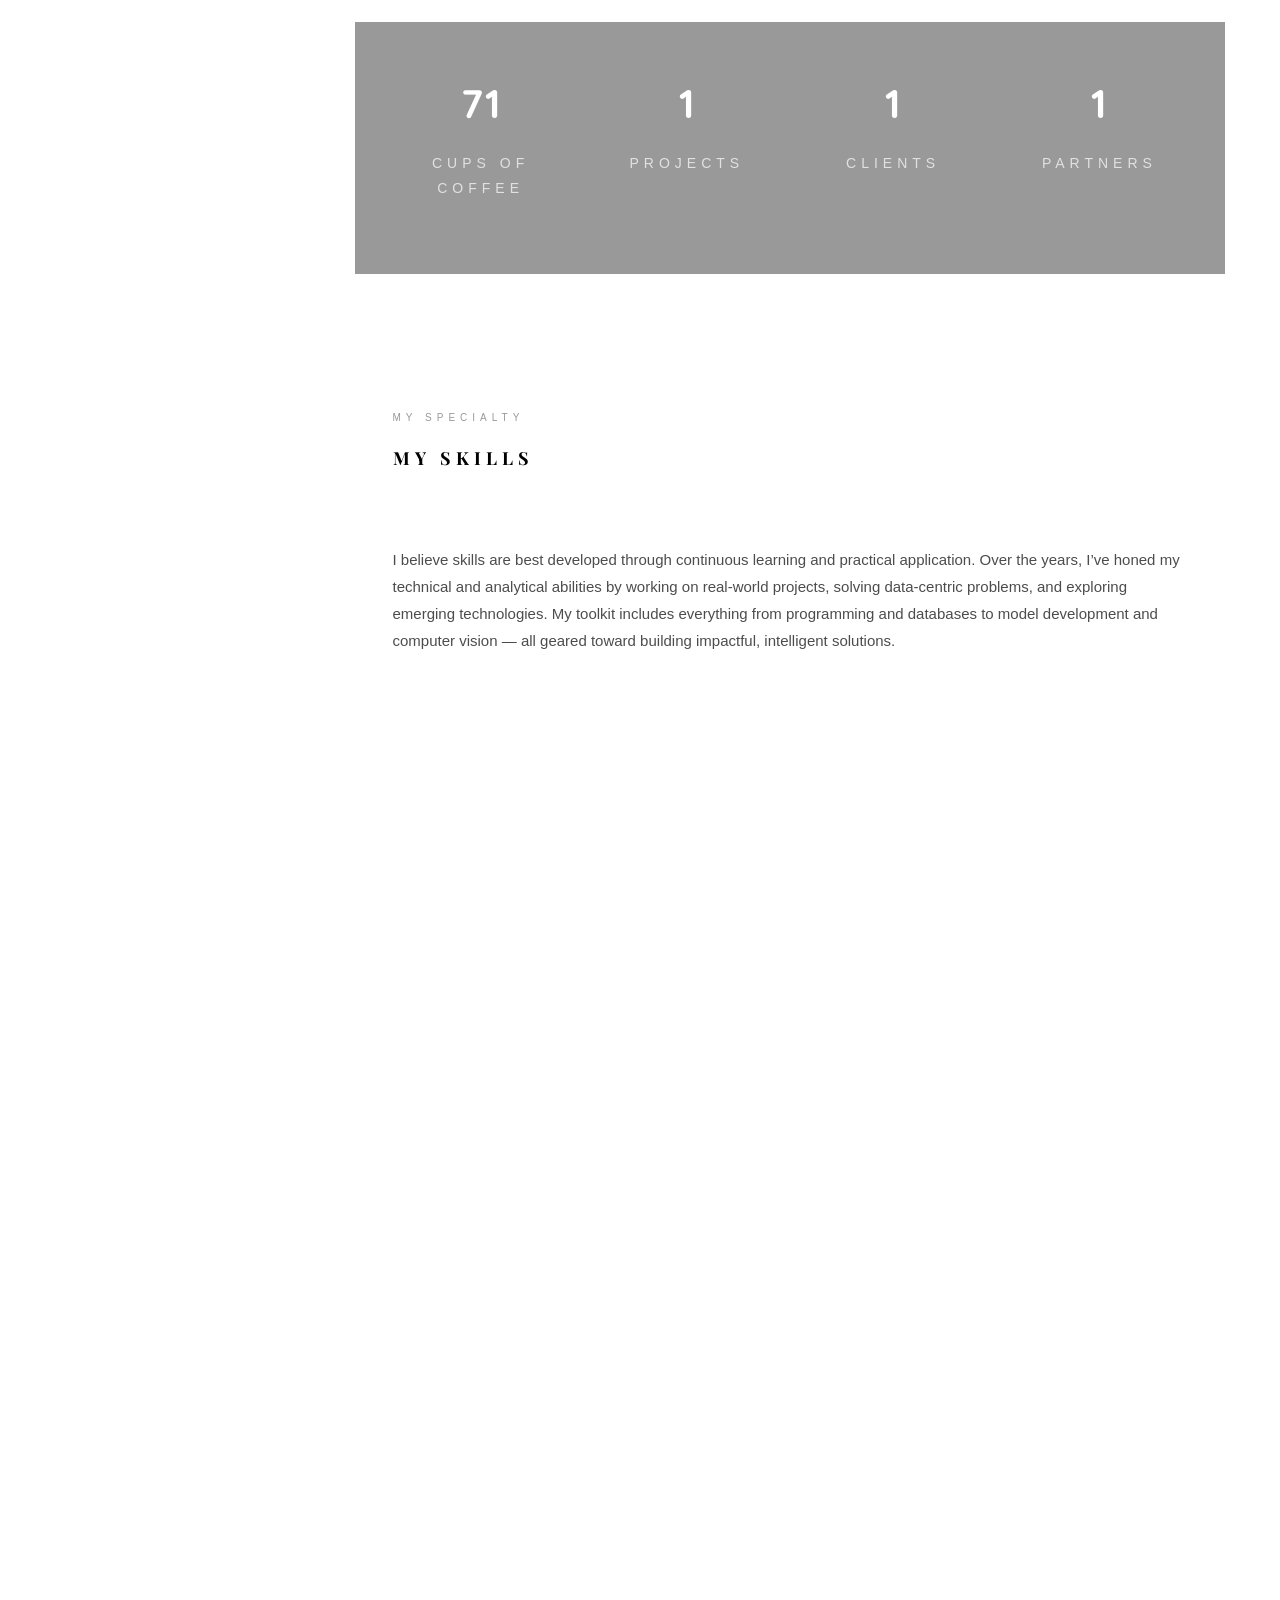
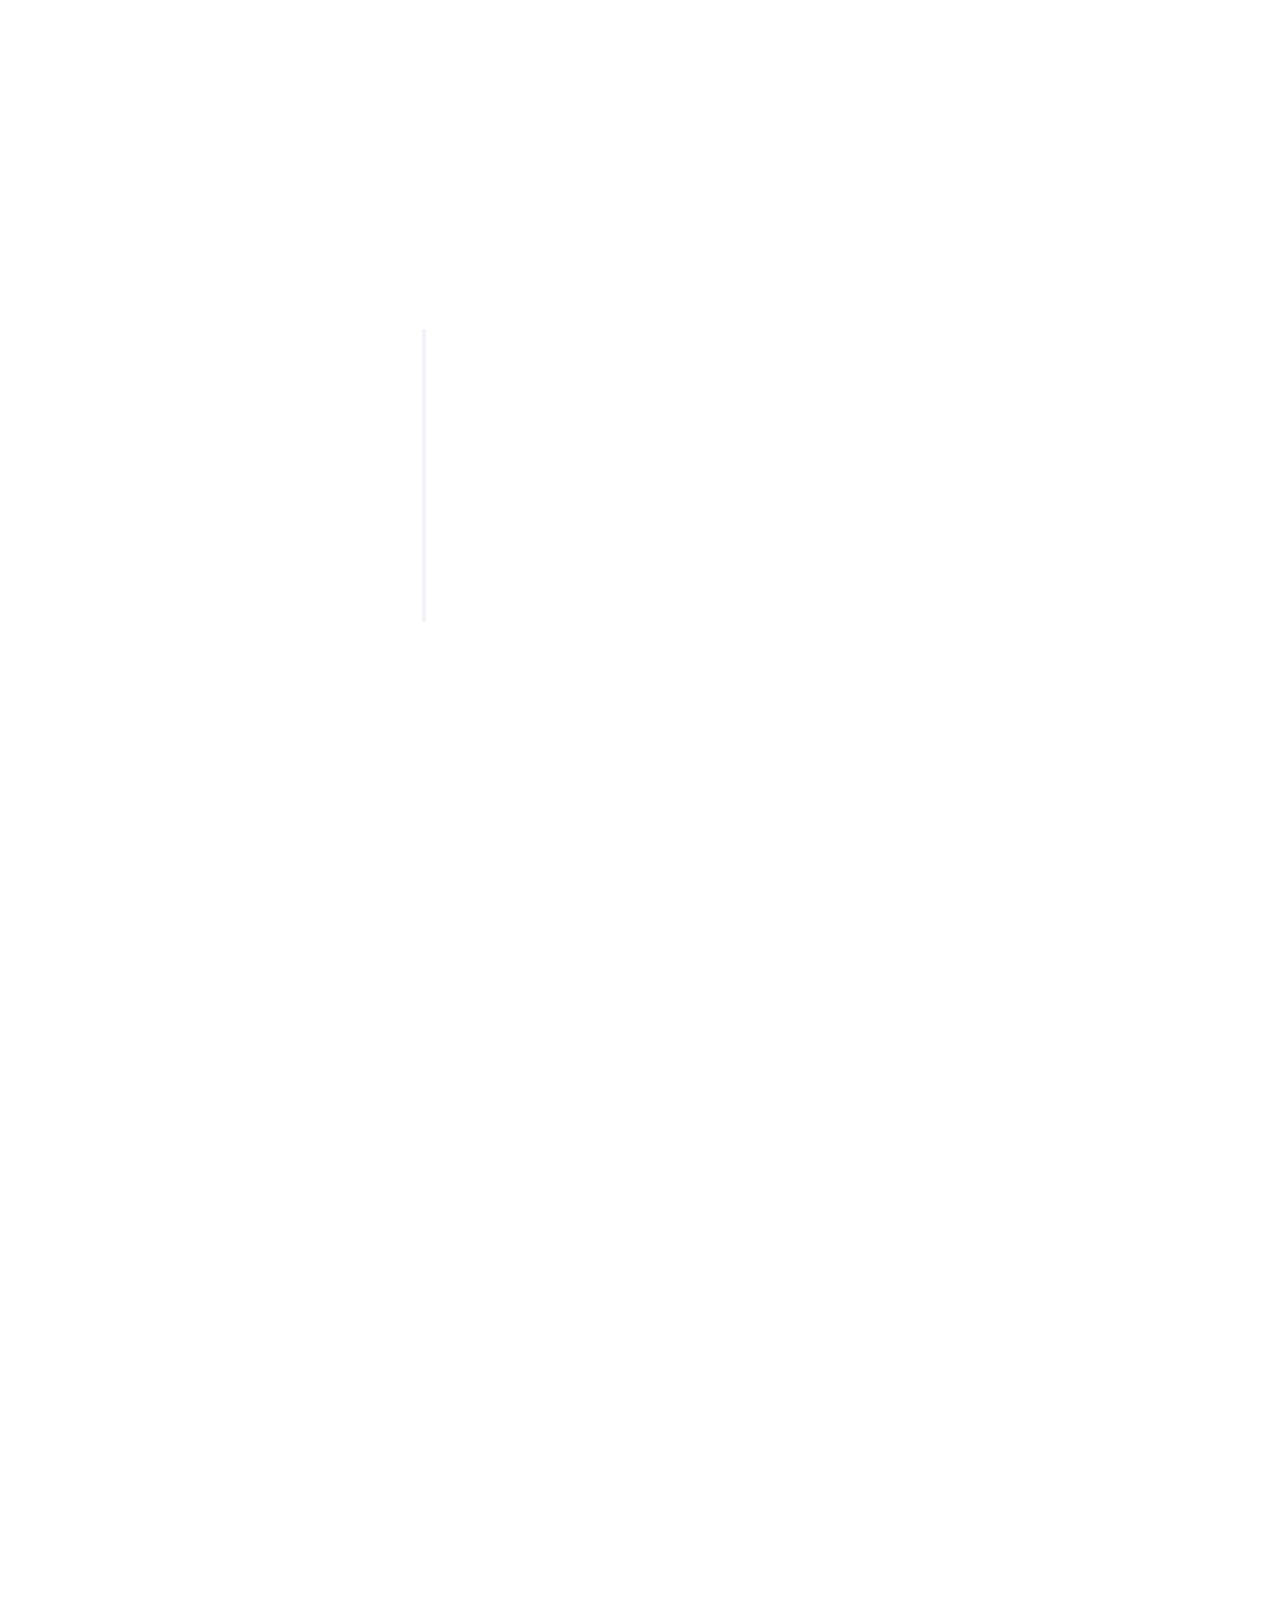
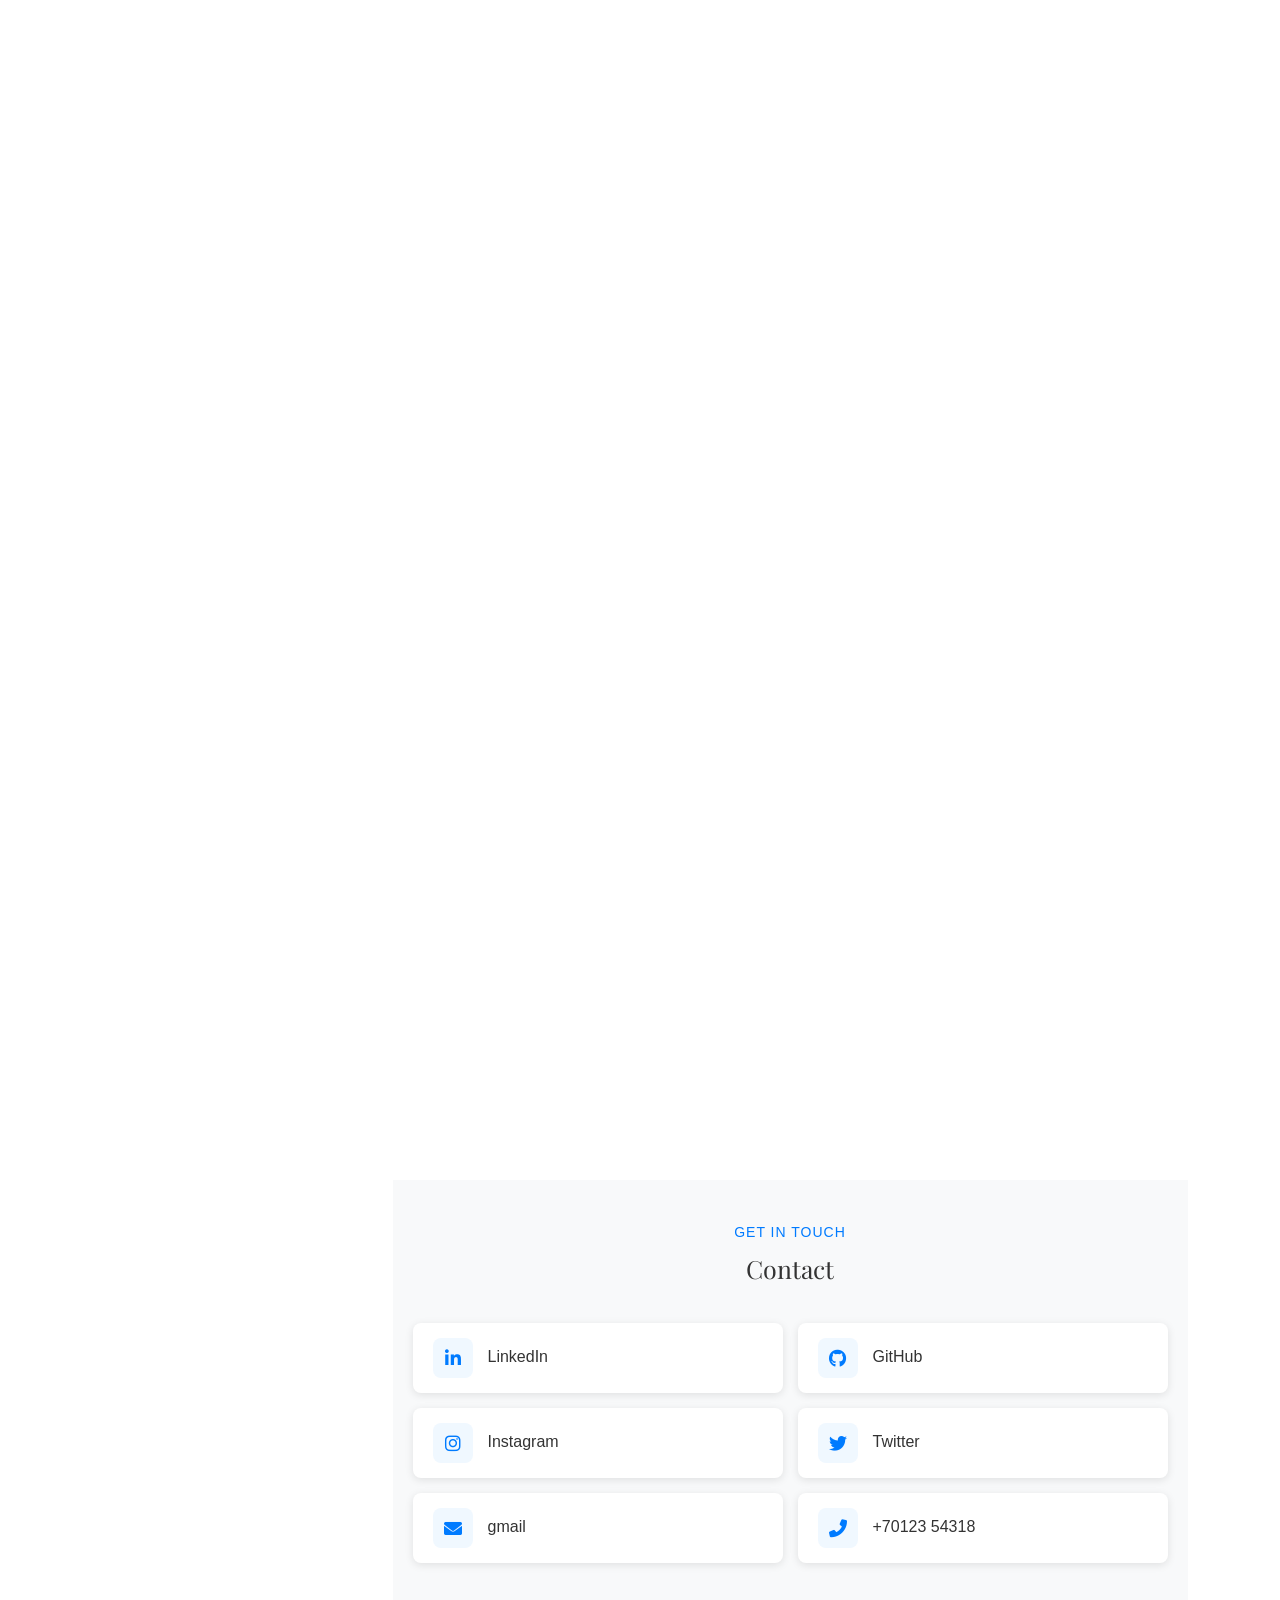
==== commit f73a0a90: "Remove template credits and copyright from footer" ====
--- a/index.html
+++ b/index.html
@@ -80,9 +80,7 @@
 			</nav>
 
 			<div class="colorlib-footer">
-				<p><small>&copy; <!-- Link back to Colorlib can't be removed. Template is licensed under CC BY 3.0. -->
-Copyright <script>document.write(new Date().getFullYear());</script> All rights reserved. Made with <i class="icon-heart" aria-hidden="true"></i> by <a href="https://colorlib.com" target="_blank">Colorlib</a>
-<!-- Link back to Colorlib can't be removed. Template is licensed under CC BY 3.0. --> </span> <span>Distributed by <a href="https://themewagon.com" target="_blank">ThemeWagon</a></span> <span>Demo Images: <a href="https://unsplash.com/" target="_blank">Unsplash.com</a></span></small></p>
+
 				<ul>
 					<li><a href="#"><i class="icon-facebook2"></i></a></li>
 					<li><a href="#"><i class="icon-twitter2"></i></a></li>
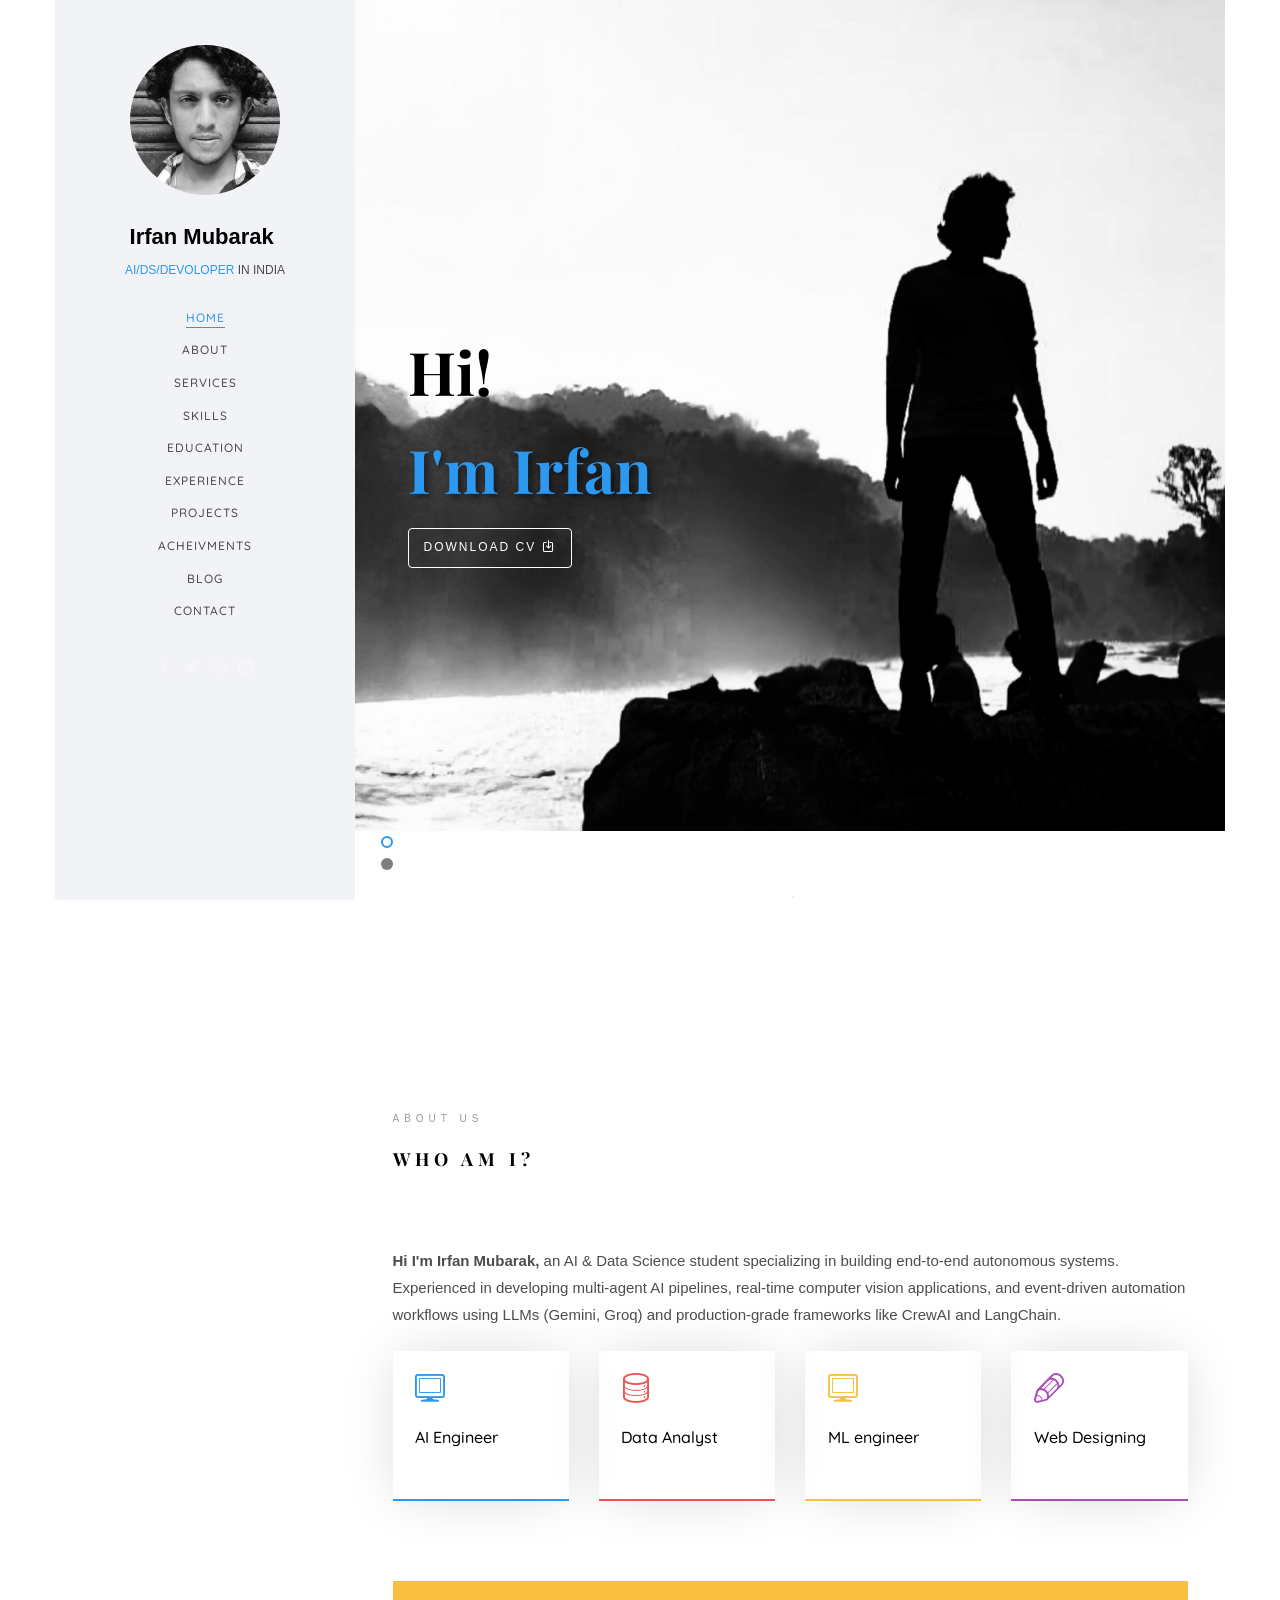
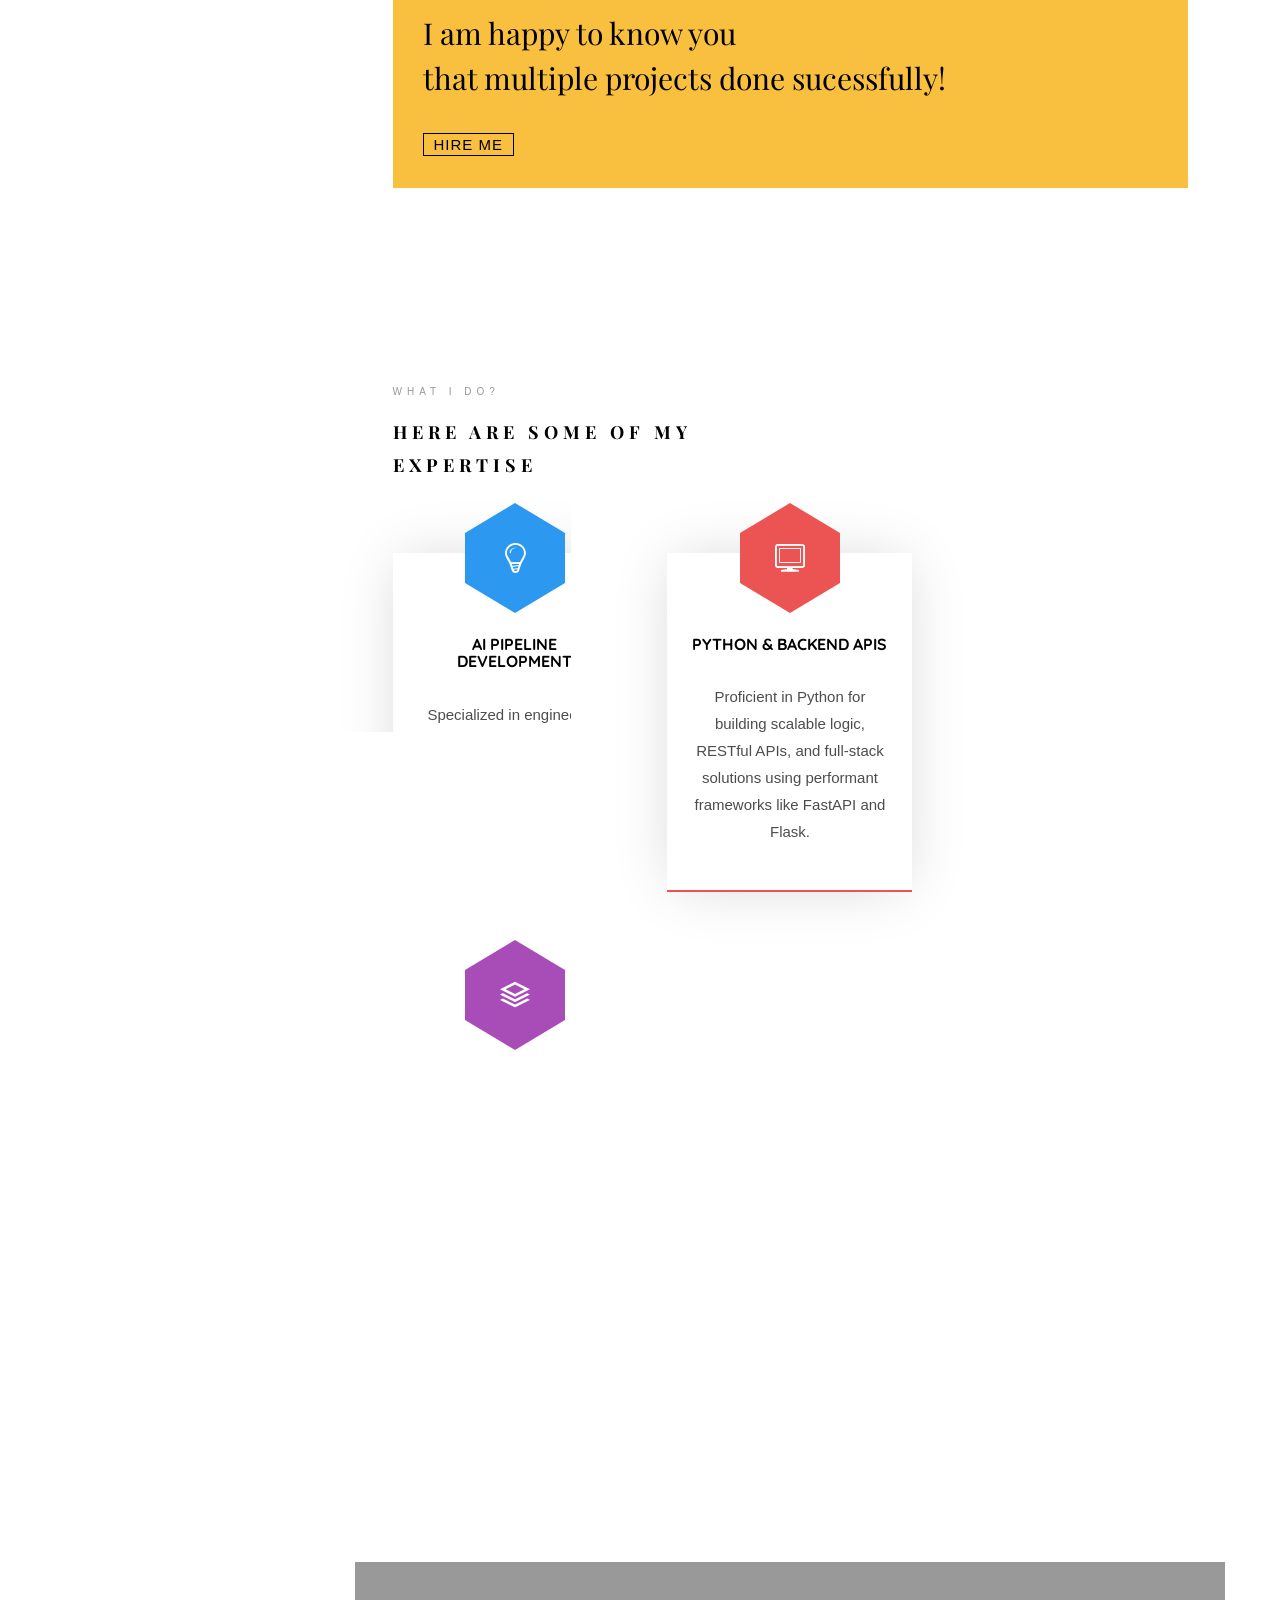
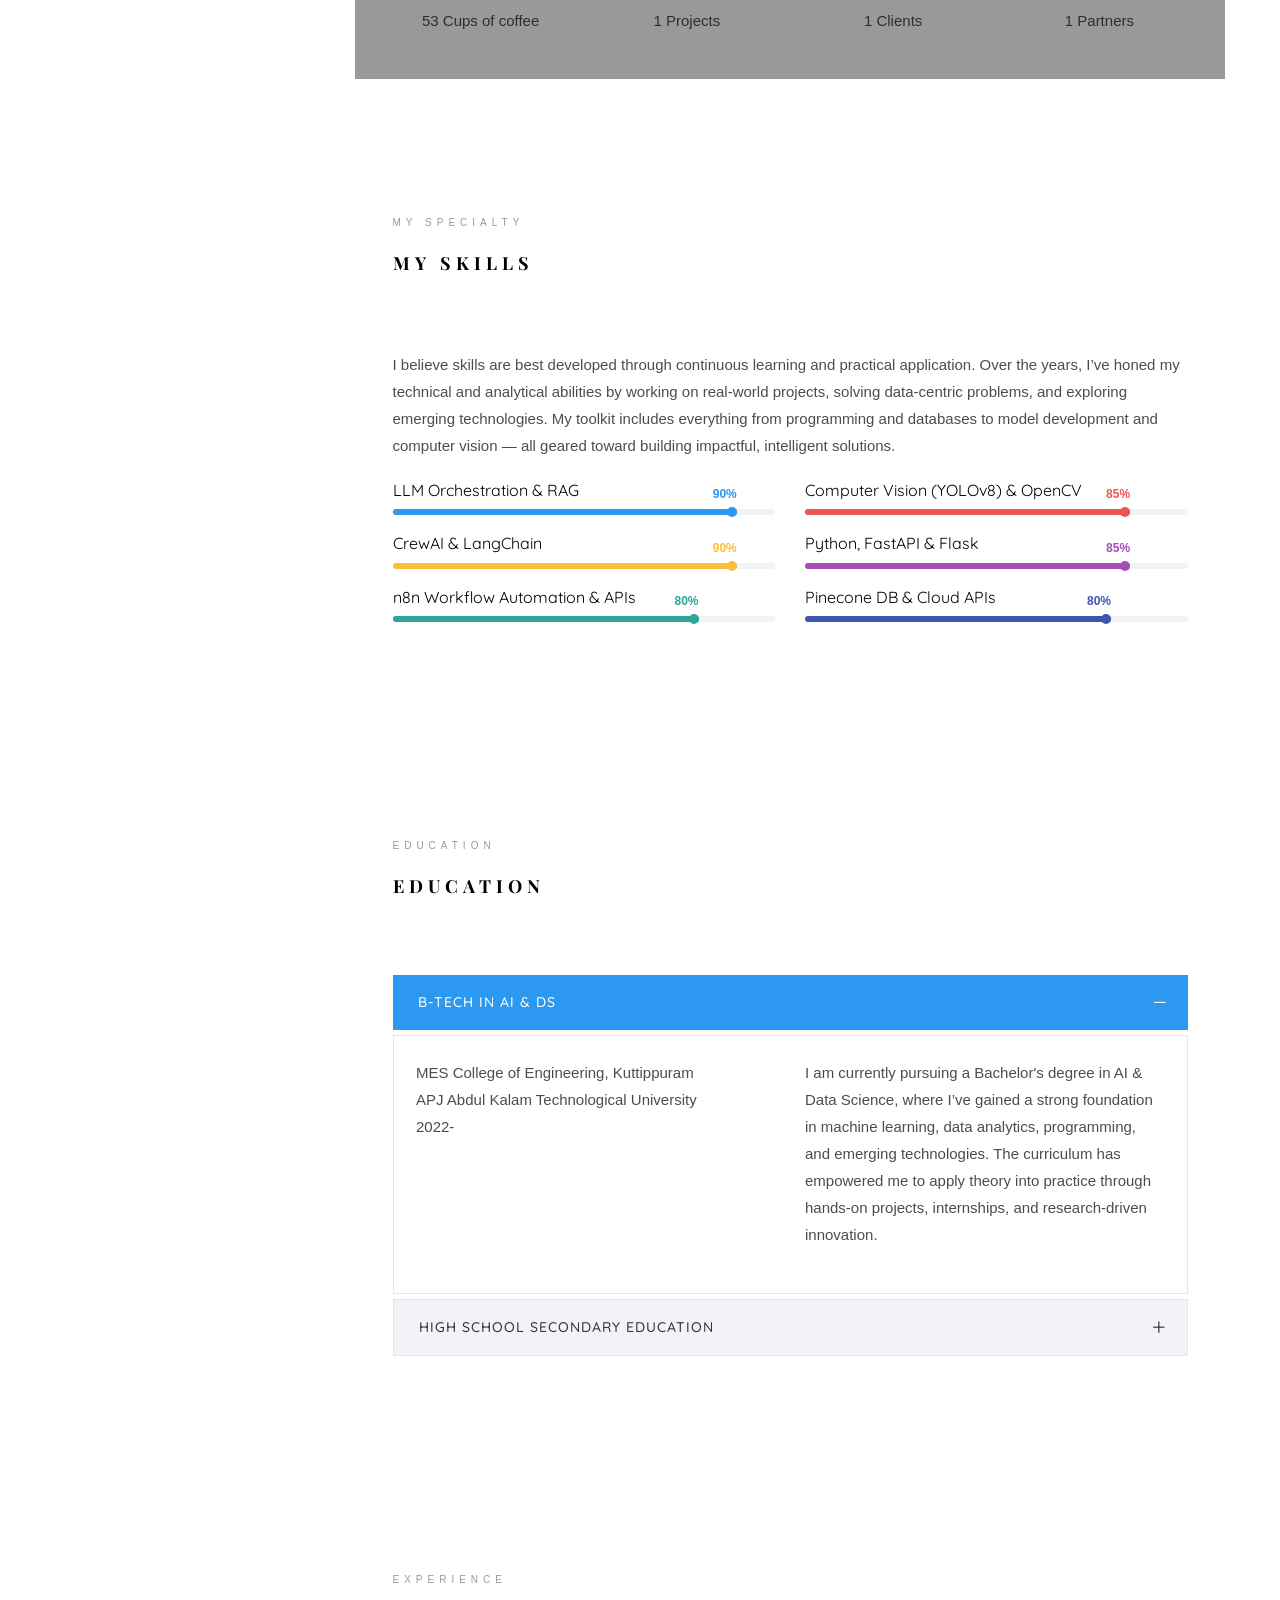
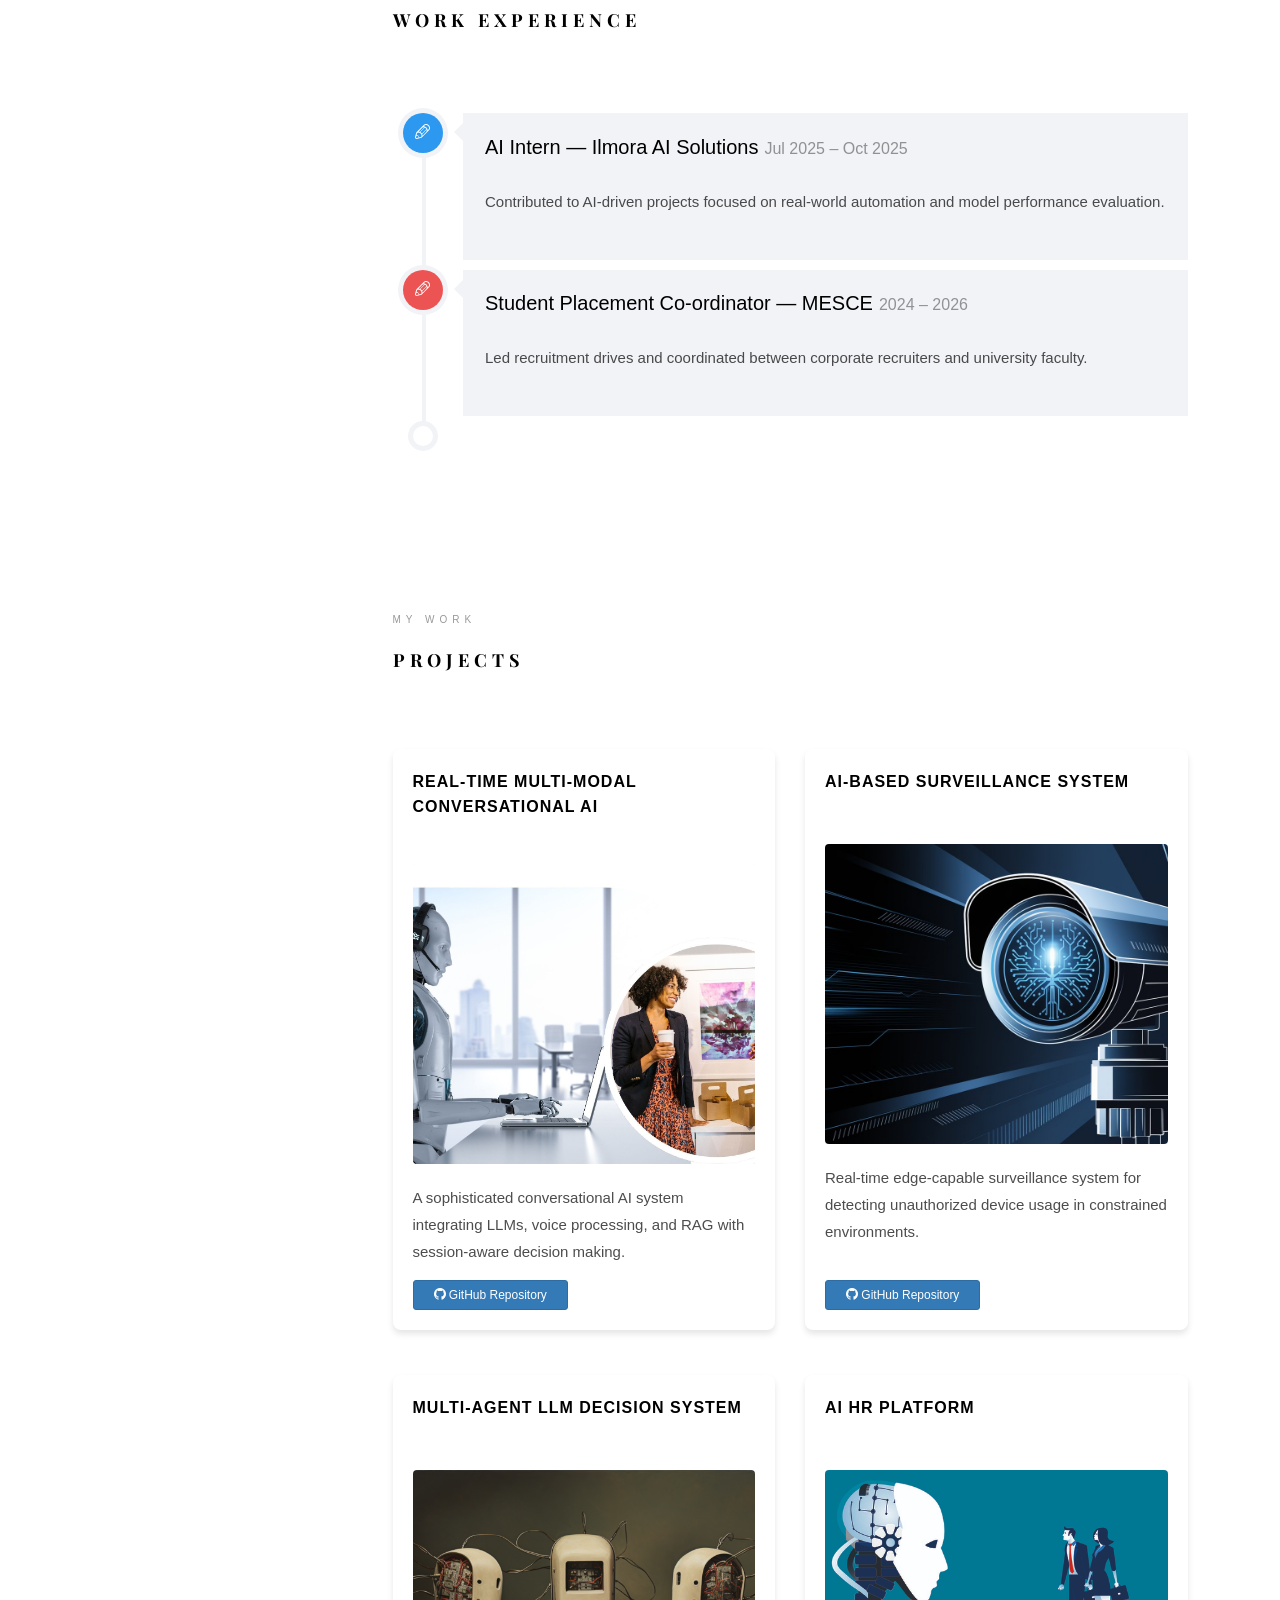
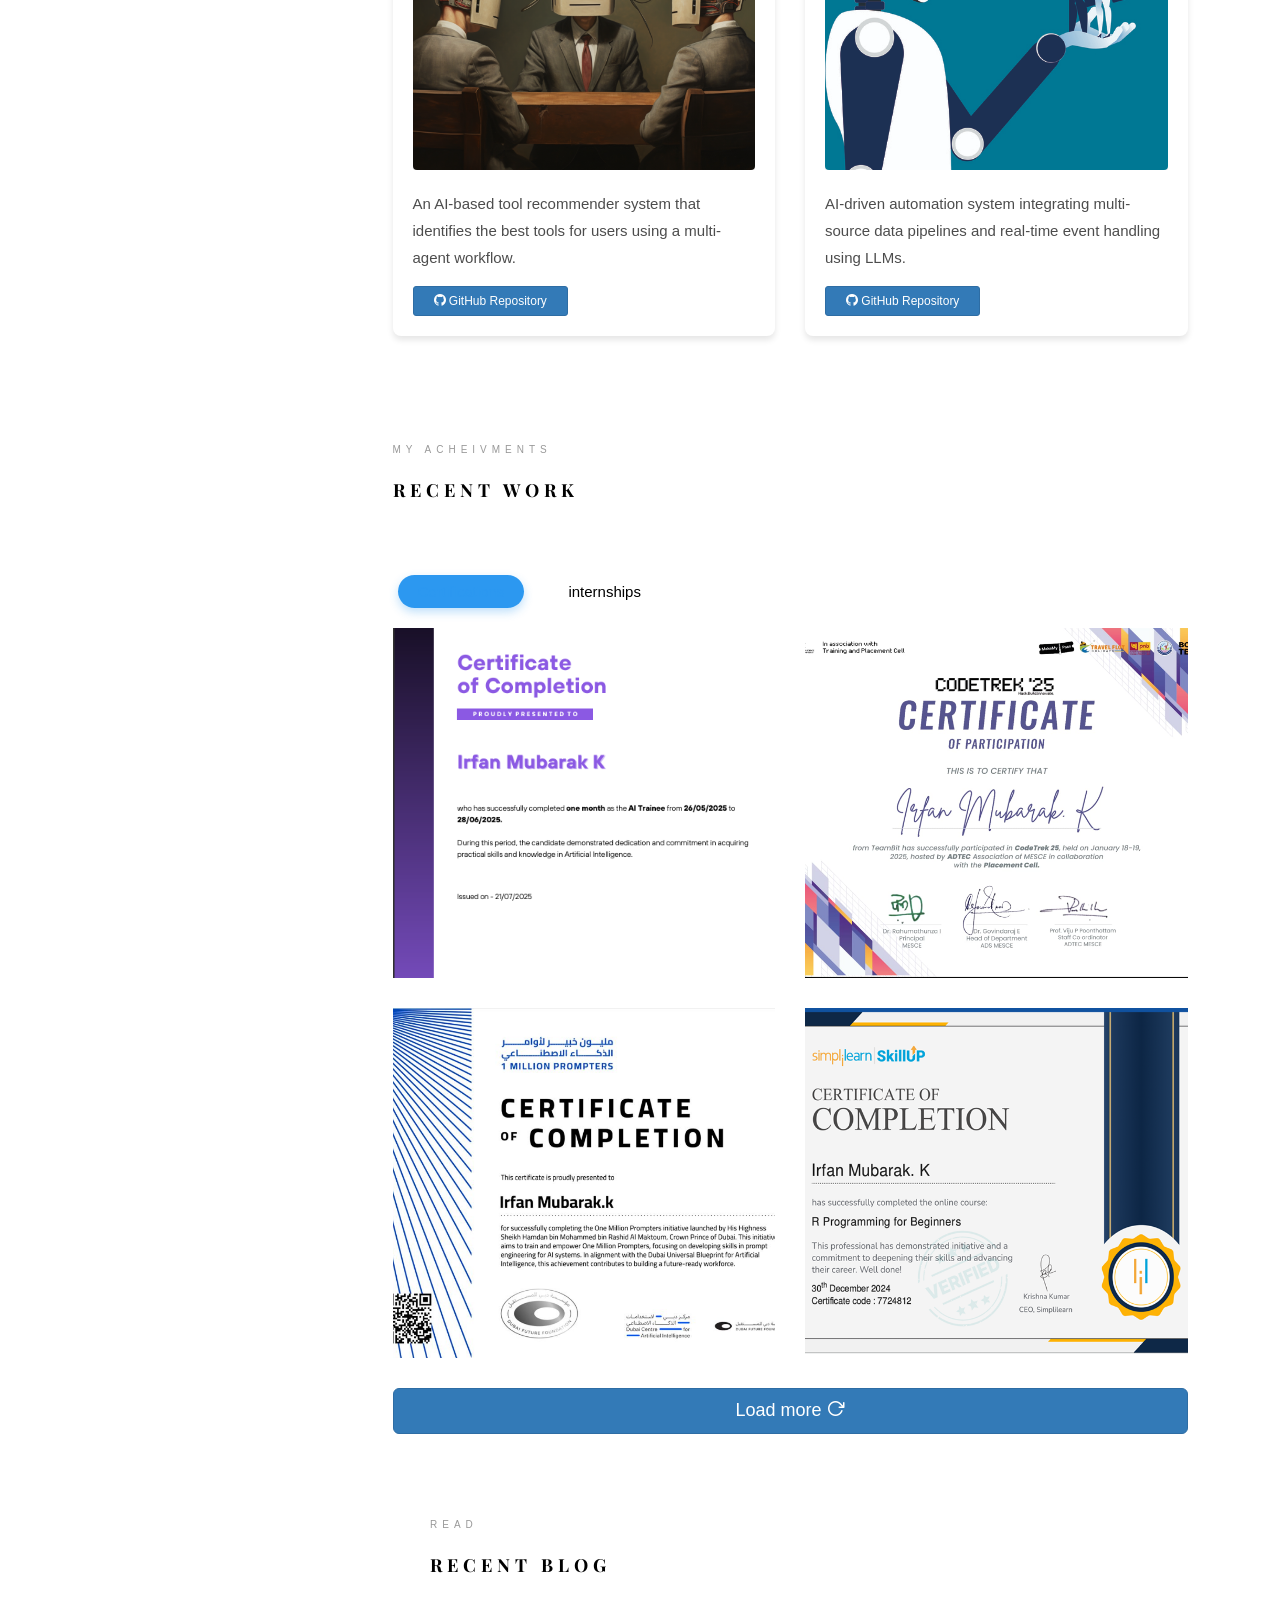
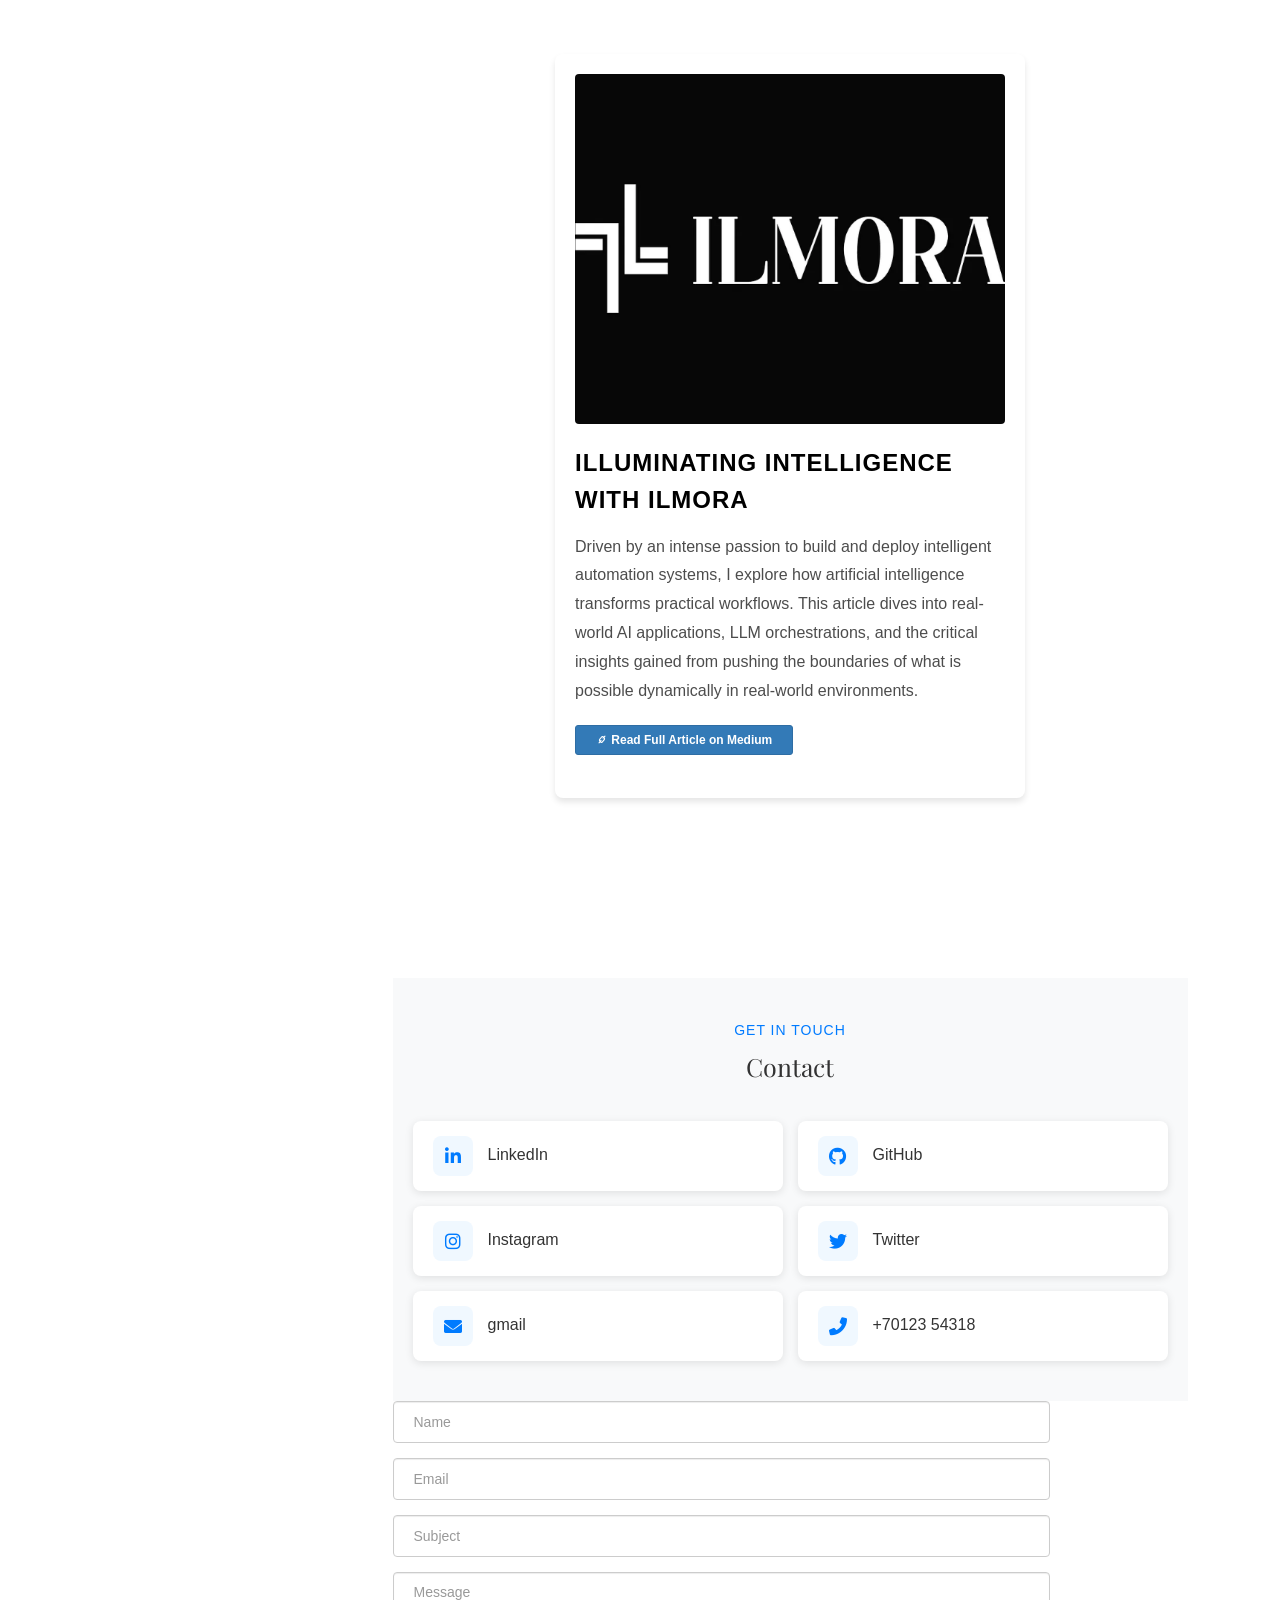
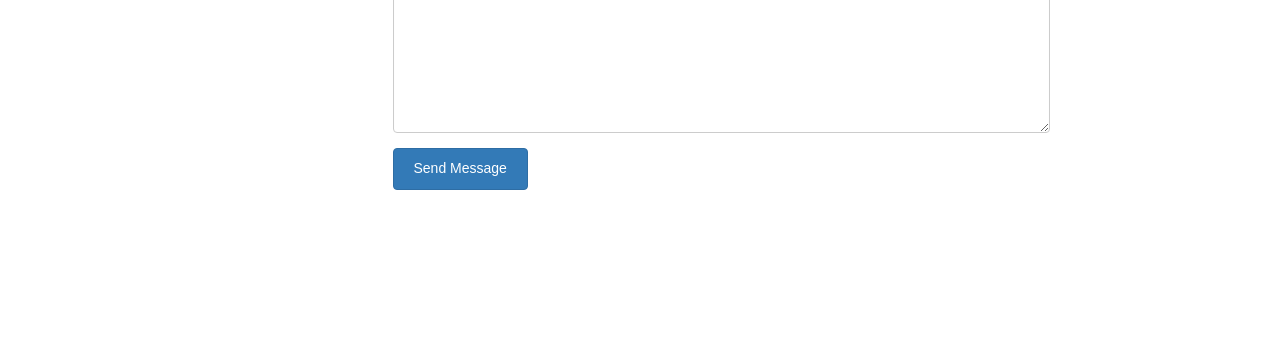
==== commit d9b5f4ac: "Update:resume updated" ====
--- a/index.html
+++ b/index.html
@@ -104,7 +104,7 @@
 					   					<div class="desc">
 						   					<h1>Hi! </h1>
 											<h1 style="color: #2c98f0; text-shadow: 3px 3px 6px rgba(0, 0, 0, 0.5);">I'm Irfan</h1>
-												<p><a href="Downloads/irfan%20mubarak%20cv.pdf" class="btn btn-primary btn-learn" style="background-color: white; border-color: white; color: white" download="irfan_mubarak_cv.pdf">Download CV <i class="icon-download4"></i></a></p>
+												<p><a href="Downloads/irfan_mubarak_cv.pdf" class="btn btn-primary btn-learn" style="background-color: white; border-color: white; color: white" download="irfan_mubarak_cv.pdf">Download CV <i class="icon-download4"></i></a></p>
 											</div>
 					   				</div>
 					   			</div>
--- a/css/style.css
+++ b/css/style.css
@@ -78,7 +78,10 @@
   float: left;
   width: 300px;
   position: fixed;
-  overflow-y: scroll;
+  top: 0;
+  bottom: 0;
+  height: 100vh;
+  overflow-y: auto;
   z-index: 1001;
   background: #f2f3f7;
   -webkit-transition: 0.5s;
@@ -317,8 +320,7 @@
           @media screen and (max-width: 768px) {
             #colorlib-hero .flexslider .slider-text > .slider-text-inner .heading-section {
               font-size: 30px; } }
-        #colorlib-hero .flexslider .slider-text > .slider-text-inner s
-.colorlib-lead {
+        .colorlib-lead {
           font-size: 20px;
           color: #fff; }
         #colorlib-hero .flexslider .slider-text > .slider-text-inner p {
@@ -446,7 +448,7 @@
     color: #000;
     text-transform: uppercase;
     letter-spacing: 1px;
-    bordeR: 1px solid #000;
+    border: 1px solid #000;
     padding: 2px 10px; }
 
 .fancy-collapse-panel .panel-default > .panel-heading {
@@ -887,7 +889,7 @@
   .blog-entry .desc h3 {
     font-size: 16px;
     margin-bottom: 25px;
-    line-height: auto;
+    line-height: 1.5;
     font-weight: 500;
     text-transform: uppercase;
     letter-spacing: 1px;
@@ -1006,7 +1008,7 @@
         opacity: 1;
         background: rgba(0, 0, 0, 0.4); }
         .project .desc h3 {
-          font-style: 28px;
+          font-size: 28px;
           -webkit-transform: translate3d(0, 0, 0);
           transform: translate3d(0, 0, 0);
           color: #000; }
@@ -1062,7 +1064,6 @@
       -ms-border-radius: 50%;
       border-radius: 50%; }
   .colorlib-counters .counter-wrap {
-    border: 1px solid red !important; }
   .colorlib-counters .colorlib-counter {
     font-size: 40px;
     display: block;
@@ -1277,7 +1278,7 @@
   -webkit-box-shadow: none;
   box-shadow: none;
   background: transparent;
-  border: transparent;
+  border-color: transparent;
   background: #f2f3f7;
   height: 54px;
   font-size: 16px;
